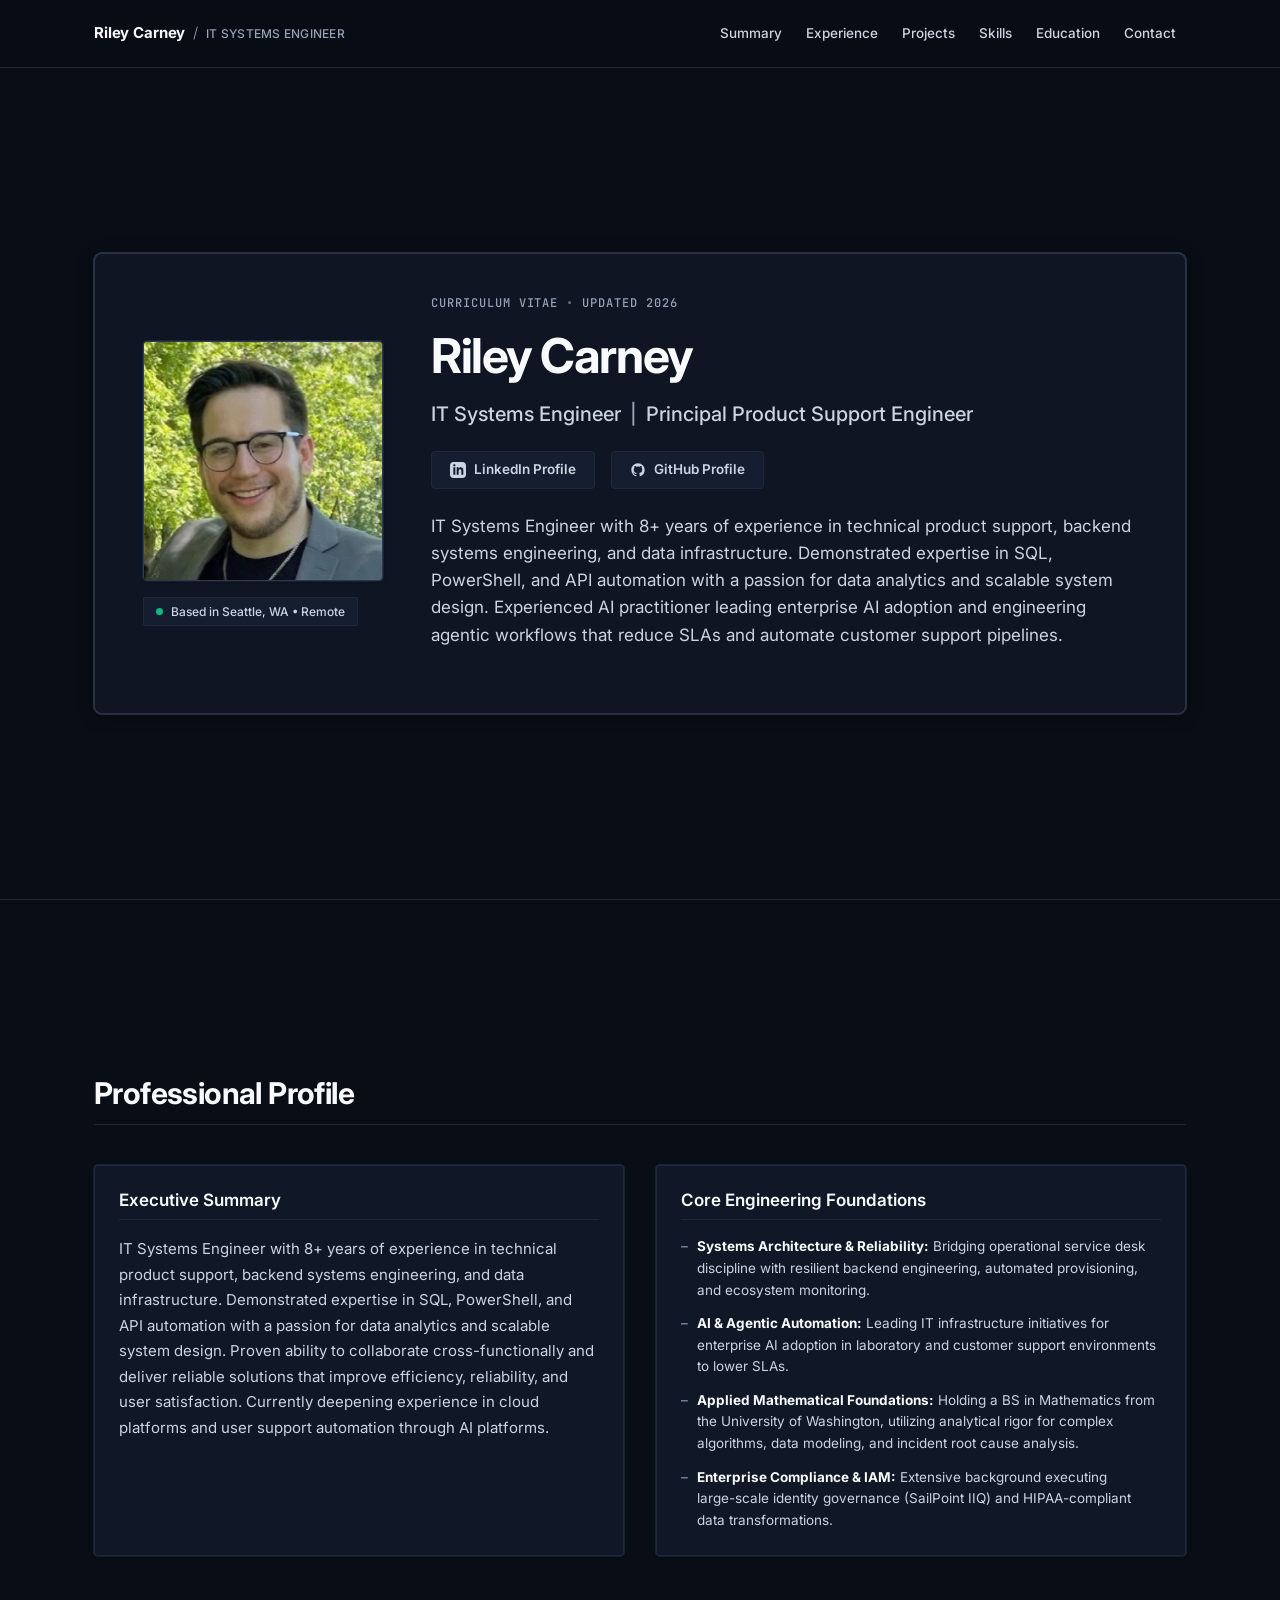
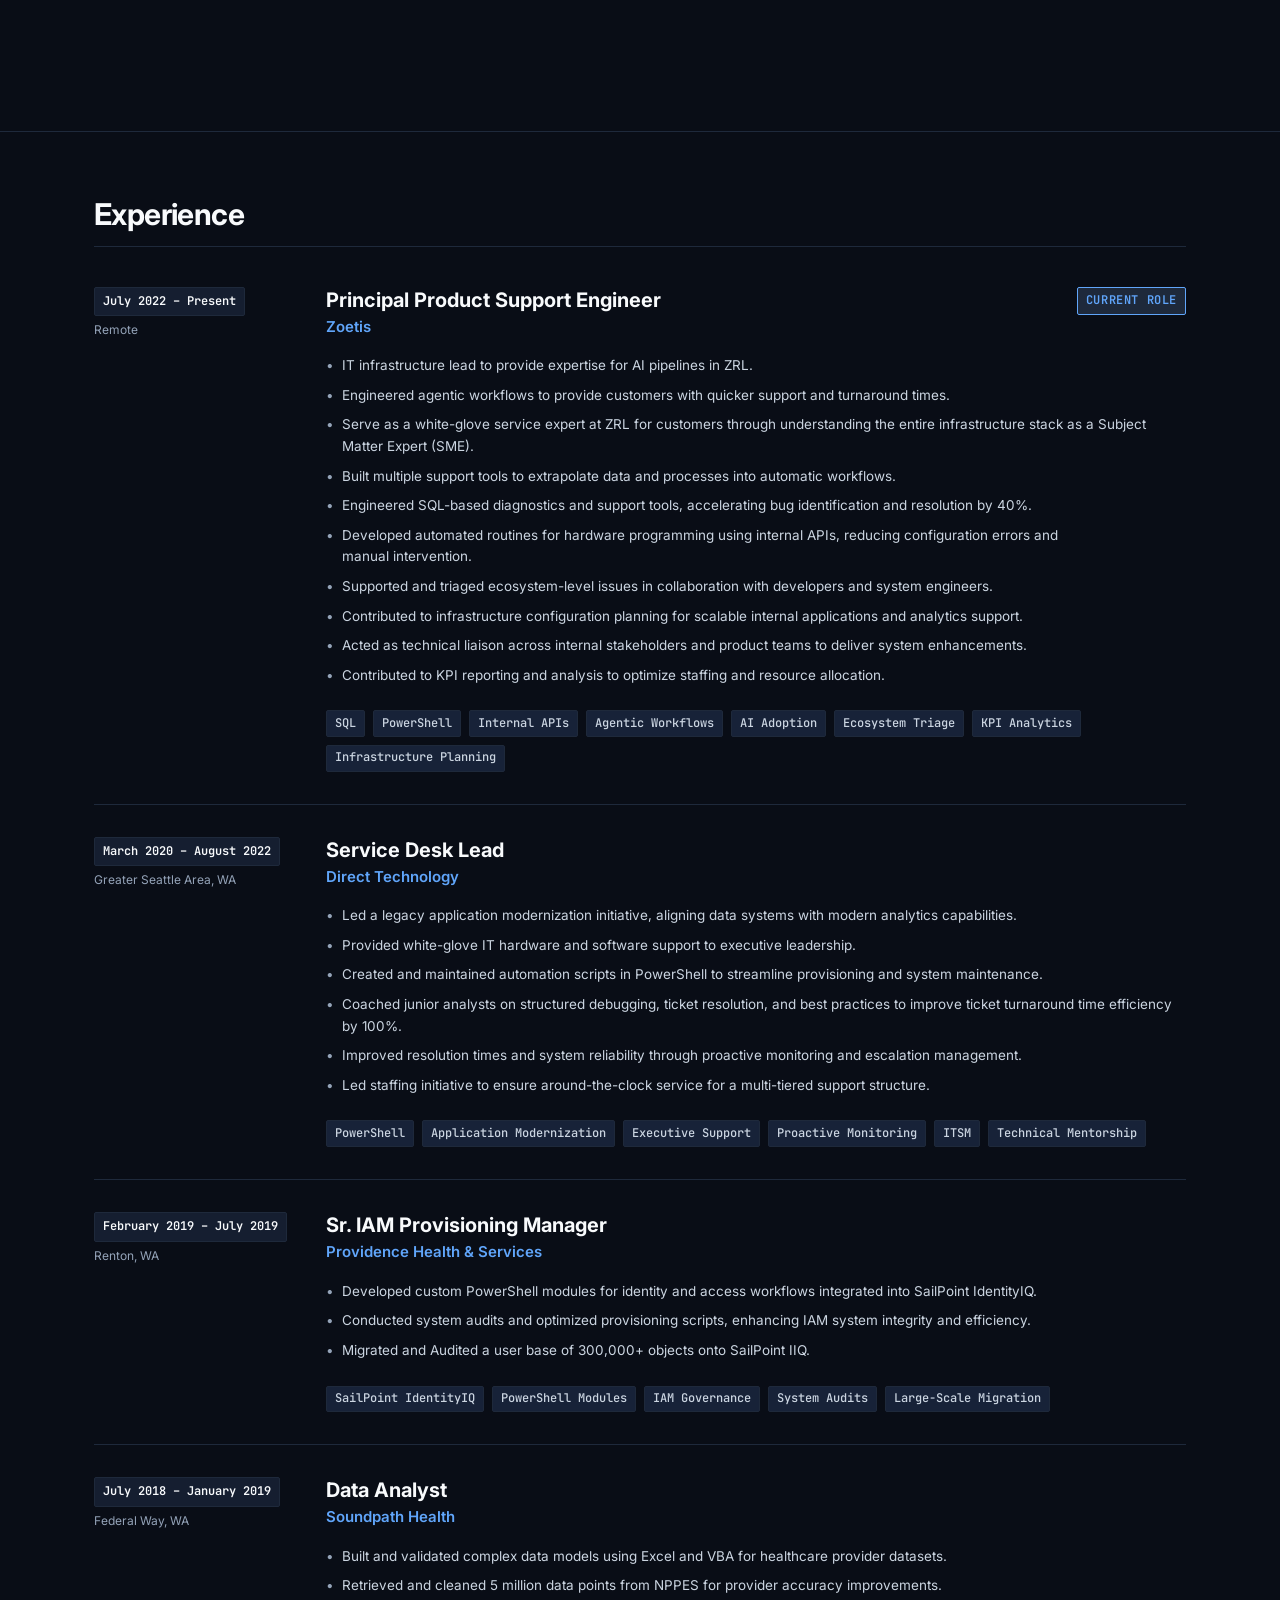
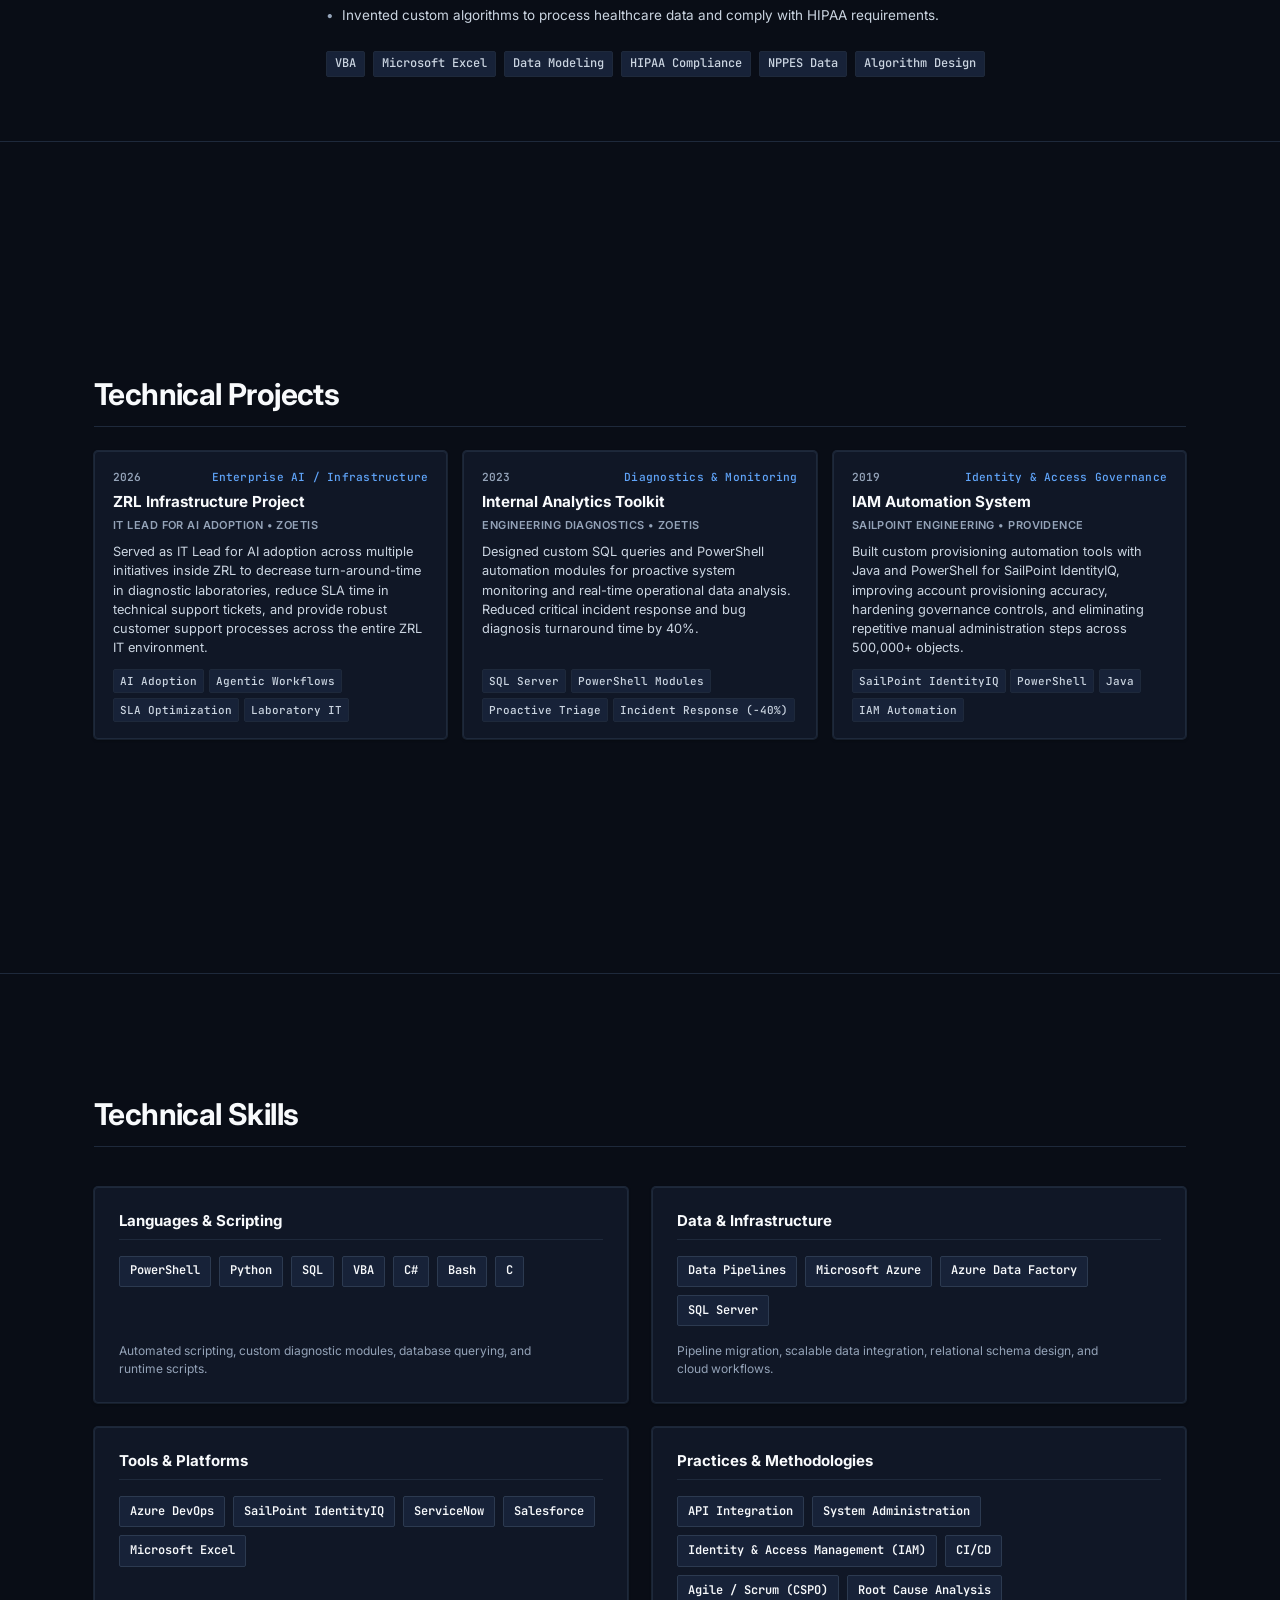
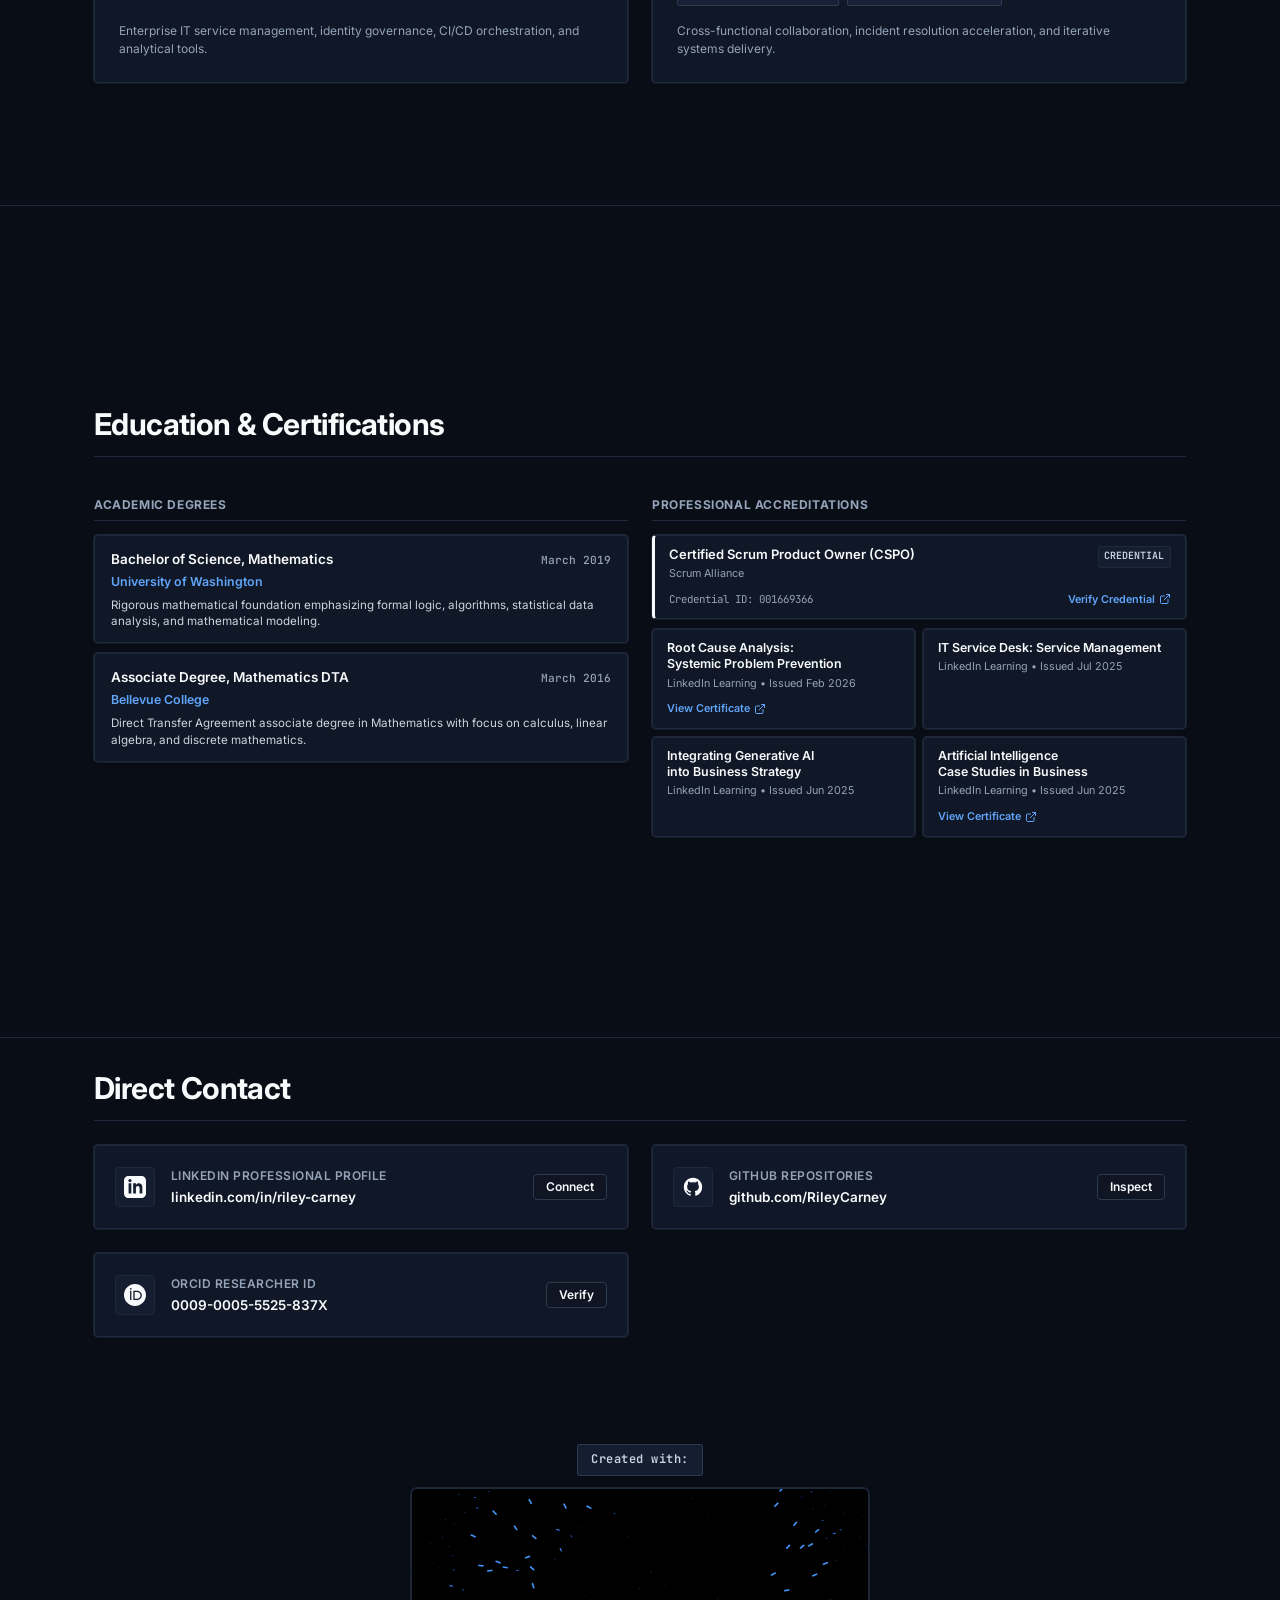
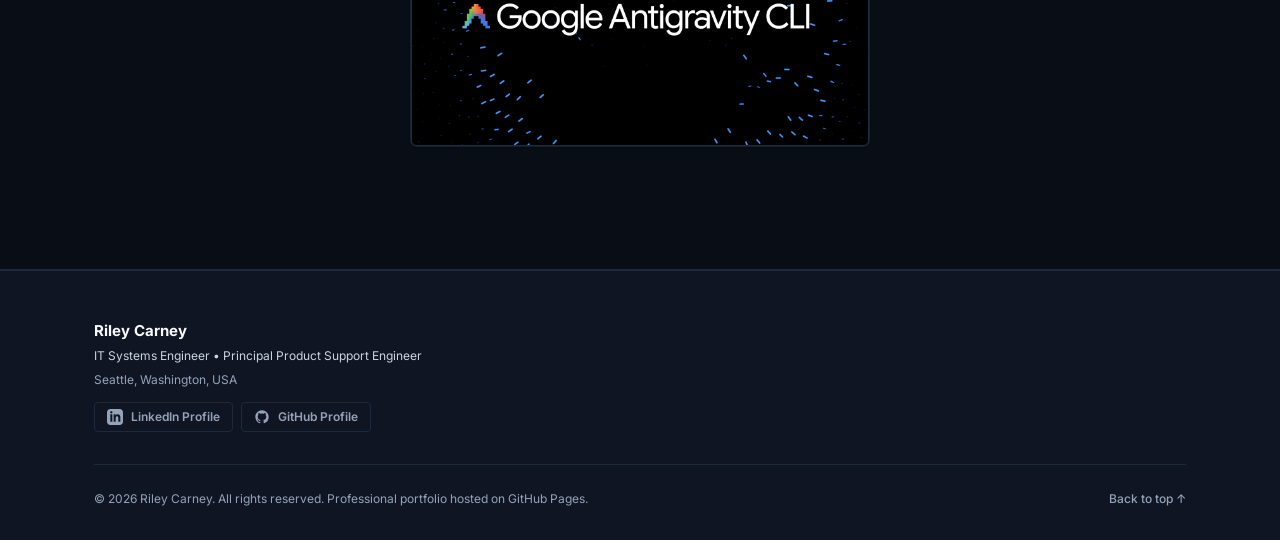
==== index.html @ 1584124c "Removed light theme" ====
<!DOCTYPE html>
<html lang="en" data-theme="dark">
<head>
  <meta charset="UTF-8" />
  <meta name="viewport" content="width=device-width, initial-scale=1.0" />
  <meta name="color-scheme" content="dark" />

  <!-- Primary Meta Tags -->
  <title>Riley Carney — IT Systems Engineer &amp; Principal Product Support Engineer</title>
  <meta name="title" content="Riley Carney — IT Systems Engineer &amp; Principal Product Support Engineer" />
  <meta name="description" content="Official portfolio and executive curriculum vitae for Riley Carney. IT Systems Engineer with 8+ years of experience in backend systems engineering, data infrastructure, SQL, PowerShell, and AI-enabled workflows. Seattle, WA." />
  <meta name="author" content="Riley Carney" />
  <meta name="keywords" content="Riley Carney, IT Systems Engineer, Principal Product Support Engineer, Systems Engineering, Data Infrastructure, PowerShell, SQL, Microsoft Azure, SailPoint IdentityIQ, Agentic Workflows, AI Adoption, CSPO, Seattle WA" />
  <link rel="canonical" href="https://rileycarney.github.io" />

  <!-- Open Graph / Facebook -->
  <meta property="og:type" content="profile" />
  <meta property="og:url" content="https://rileycarney.github.io/" />
  <meta property="og:title" content="Riley Carney — IT Systems Engineer &amp; Principal Product Support Engineer" />
  <meta property="og:description" content="8+ years engineering backend systems, scalable data infrastructure, PowerShell and API automation, and AI adoption workflows. Seattle, WA." />
  <meta property="og:image" content="https://rileycarney.github.io/assets/profile.jpg" />
  <meta property="profile:first_name" content="Riley" />
  <meta property="profile:last_name" content="Carney" />

  <!-- Twitter Card -->
  <meta name="twitter:card" content="summary" />
  <meta name="twitter:url" content="https://rileycarney.github.io/" />
  <meta name="twitter:title" content="Riley Carney — IT Systems Engineer" />
  <meta name="twitter:description" content="Official engineering portfolio for Riley Carney. Seattle, WA." />
  <meta name="twitter:image" content="https://rileycarney.github.io/assets/profile.jpg" />

  <!-- Schema.org JSON-LD -->
  <script type="application/ld+json">
  {
    "@context": "https://schema.org",
    "@type": "Person",
    "name": "Riley Carney",
    "jobTitle": "Principal Product Support Engineer",
    "worksFor": {
      "@type": "Organization",
      "name": "Zoetis"
    },
    "address": {
      "@type": "PostalAddress",
      "addressLocality": "Seattle",
      "addressRegion": "WA",
      "addressCountry": "US"
    },

    "url": "https://rileycarney.github.io",
    "image": "https://rileycarney.github.io/assets/profile.jpg",
    "sameAs": [
      "https://www.linkedin.com/in/riley-carney",
      "https://github.com/RileyCarney"
    ],
    "alumniOf": [
      {
        "@type": "EducationalOrganization",
        "name": "University of Washington",
        "credential": "Bachelor of Science, Mathematics"
      },
      {
        "@type": "EducationalOrganization",
        "name": "Bellevue College",
        "credential": "Associate Degree, Mathematics DTA"
      }
    ],
    "hasCredential": [
      {
        "@type": "EducationalOccupationalCredential",
        "name": "Certified Scrum Product Owner (CSPO)",
        "credentialCategory": "Certification",
        "recognizedBy": {
          "@type": "Organization",
          "name": "Scrum Alliance"
        }
      }
    ]
  }
  </script>

  <!-- Preconnect to Google Fonts -->
  <link rel="preconnect" href="https://fonts.googleapis.com" />
  <link rel="preconnect" href="https://fonts.gstatic.com" crossorigin />
  <link href="https://fonts.googleapis.com/css2?family=Inter:wght@400;500;600;700&family=JetBrains+Mono:wght@400;500;600&display=swap" rel="stylesheet" />

  <!-- Stylesheet -->
  <link rel="stylesheet" href="css/style.css?v=1.3" />
</head>
<body>

  <!-- Accessible Skip Link -->
  <a href="#main-content" class="skip-link">Skip to main content</a>

  <!-- ====================================================
       TOP NAVIGATION / MASTHEAD
       ==================================================== -->
  <header id="site-header" class="site-header" role="banner">
    <div class="header-container">
      <div class="header-brand">
        <a href="#hero" class="brand-link" aria-label="Riley Carney, Home">
          <span class="brand-name">Riley Carney</span>
          <span class="brand-separator" aria-hidden="true">/</span>
          <span class="brand-title">IT Systems Engineer</span>
        </a>
      </div>

      <nav class="desktop-nav" aria-label="Primary Navigation">
        <ul class="nav-menu">
          <li><a href="#summary" class="nav-link">Summary</a></li>
          <li><a href="#experience" class="nav-link">Experience</a></li>
          <li><a href="#projects" class="nav-link">Projects</a></li>
          <li><a href="#skills" class="nav-link">Skills</a></li>
          <li><a href="#education" class="nav-link">Education</a></li>
          <li><a href="#contact" class="nav-link">Contact</a></li>
        </ul>
      </nav>

      <div class="header-actions">
        <!-- Mobile Menu Toggle Button -->
        <button id="mobile-menu-btn" class="mobile-menu-btn" aria-label="Open navigation menu" aria-expanded="false" aria-controls="mobile-nav">
          <span class="hamburger-line"></span>
          <span class="hamburger-line"></span>
          <span class="hamburger-line"></span>
        </button>
      </div>
    </div>

    <!-- Mobile Navigation Drawer -->
    <nav id="mobile-nav" class="mobile-nav" aria-label="Mobile Navigation">
      <div class="mobile-nav-inner">
        <ul class="mobile-nav-menu">
          <li><a href="#summary" class="mobile-nav-link">Summary</a></li>
          <li><a href="#experience" class="mobile-nav-link">Experience</a></li>
          <li><a href="#projects" class="mobile-nav-link">Projects</a></li>
          <li><a href="#skills" class="mobile-nav-link">Skills</a></li>
          <li><a href="#education" class="mobile-nav-link">Education &amp; Certs</a></li>
          <li><a href="#contact" class="mobile-nav-link">Contact</a></li>
        </ul>
      </div>
    </nav>
  </header>

  <!-- ====================================================
       MAIN CONTENT
       ==================================================== -->
  <main id="main-content">

    <!-- ====================================================
         HERO / EXECUTIVE DOSSIER
         ==================================================== -->
    <section id="hero" class="hero-section" aria-label="Executive Profile">
      <div class="content-container">
        <div class="hero-grid">

          <!-- Left Column: Portrait & Verification -->
          <div class="hero-media-col">
            <div class="portrait-frame">
              <img
                src="assets/profile.jpg"
                alt="Riley Carney"
                class="portrait-img"
                width="240"
                height="240"
                loading="eager"
              />
            </div>
            <div class="status-indicator-box">
              <span class="status-dot" aria-hidden="true"></span>
              <span class="status-text">Based in Seattle, WA &bull; Remote</span>
            </div>
          </div>

          <!-- Right Column: Identity & Executive Overview -->
          <div class="hero-content-col">
            <div class="official-eyebrow">
              <span>Curriculum Vitae</span>
              <span class="bullet-divider" aria-hidden="true">&bull;</span>
              <span>Updated 2026</span>
            </div>

            <h1 class="hero-heading">Riley Carney</h1>

            <p class="hero-role-title">
              IT Systems Engineer <span class="role-separator" aria-hidden="true">|</span> Principal Product Support Engineer
            </p>

            <div class="hero-contact-strip">
              <a href="https://www.linkedin.com/in/riley-carney" target="_blank" rel="noopener noreferrer" class="btn btn-secondary">
                <svg width="16" height="16" viewBox="0 0 24 24" fill="currentColor" aria-hidden="true">
                  <path d="M19 0h-14c-2.761 0-5 2.239-5 5v14c0 2.761 2.239 5 5 5h14c2.762 0 5-2.239 5-5v-14c0-2.761-2.238-5-5-5zm-11 19h-3v-11h3v11zm-1.5-12.268c-.966 0-1.75-.79-1.75-1.764s.784-1.764 1.75-1.764 1.75.79 1.75 1.764-.783 1.764-1.75 1.764zm13.5 12.268h-3v-5.604c0-3.368-4-3.113-4 0v5.604h-3v-11h3v1.765c1.396-2.586 7-2.777 7 2.476v6.759z"/>
                </svg>
                LinkedIn Profile
              </a>
              <a href="https://github.com/RileyCarney" target="_blank" rel="noopener noreferrer" class="btn btn-secondary">
                <svg width="16" height="16" viewBox="0 0 24 24" fill="currentColor" aria-hidden="true">
                  <path fill-rule="evenodd" clip-rule="evenodd" d="M12 2C6.477 2 2 6.484 2 12.017c0 4.425 2.865 8.18 6.839 9.504.5.092.682-.217.682-.483 0-.237-.008-.868-.013-1.703-2.782.605-3.369-1.343-3.369-1.343-.454-1.158-1.11-1.466-1.11-1.466-.908-.62.069-.608.069-.608 1.003.07 1.53 1.032 1.53 1.032.892 1.53 2.341 1.088 2.91.832.092-.647.35-1.088.636-1.338-2.22-.253-4.555-1.113-4.555-4.951 0-1.093.39-1.988 1.029-2.688-.103-.253-.446-1.272.098-2.65 0 0 .84-.27 2.75 1.026A9.564 9.564 0 0112 6.844c.85.004 1.705.115 2.504.337 1.909-1.296 2.747-1.027 2.747-1.027.546 1.379.202 2.398.1 2.651.64.7 1.028 1.595 1.028 2.688 0 3.848-2.339 4.695-4.566 4.943.359.309.678.92.678 1.855 0 1.338-.012 2.419-.012 2.747 0 .268.18.58.688.482A10.019 10.019 0 0022 12.017C22 6.484 17.522 2 12 2z"/>
                </svg>
                GitHub Profile
              </a>

            </div>

            <p class="hero-summary-lead">
              IT Systems Engineer with 8+ years of experience in technical product support, backend systems engineering, and data infrastructure. Demonstrated expertise in SQL, PowerShell, and API automation with a passion for data analytics and scalable system design. Experienced AI practitioner leading enterprise AI adoption and engineering agentic workflows that reduce SLAs and automate customer support pipelines.
            </p>
          </div>

        </div>
      </div>
    </section>

    <!-- ====================================================
         KEY METRICS & IMPACT HIGHLIGHTS
         ==================================================== -->

    <!-- ====================================================
         EXECUTIVE SUMMARY
         ==================================================== -->
    <section id="summary" class="section-block summary-section" aria-labelledby="summary-heading">
      <div class="content-container">
        <div class="section-header-box">
          <h2 id="summary-heading" class="section-title">Professional Profile</h2>
          <div class="section-rule" aria-hidden="true"></div>
        </div>

        <div class="summary-body-grid">
          <div class="summary-statement-card">
            <h3 class="statement-title">Executive Summary</h3>
            <p class="statement-paragraph">
              IT Systems Engineer with 8+ years of experience in technical product support, backend systems engineering, and data infrastructure. Demonstrated expertise in SQL, PowerShell, and API automation with a passion for data analytics and scalable system design. Proven ability to collaborate cross-functionally and deliver reliable solutions that improve efficiency, reliability, and user satisfaction. Currently deepening experience in cloud platforms and user support automation through AI platforms.
            </p>
          </div>

          <div class="summary-details-card">
            <h3 class="statement-title">Core Engineering Foundations</h3>
            <ul class="foundation-list">
              <li>
                <strong>Systems Architecture &amp; Reliability:</strong> Bridging operational service desk discipline with resilient backend engineering, automated provisioning, and ecosystem monitoring.
              </li>
              <li>
                <strong>AI &amp; Agentic Automation:</strong> Leading IT infrastructure initiatives for enterprise AI adoption in laboratory and customer support environments to lower SLAs.
              </li>
              <li>
                <strong>Applied Mathematical Foundations:</strong> Holding a BS in Mathematics from the University of Washington, utilizing analytical rigor for complex algorithms, data modeling, and incident root cause analysis.
              </li>
              <li>
                <strong>Enterprise Compliance &amp; IAM:</strong> Extensive background executing large-scale identity governance (SailPoint IIQ) and HIPAA-compliant data transformations.
              </li>
            </ul>
          </div>
        </div>
      </div>
    </section>

    <!-- ====================================================
         EXPERIENCE
         ==================================================== -->
    <section id="experience" class="section-block experience-section" aria-labelledby="experience-heading">
      <div class="content-container">
        <div class="section-header-box">
          <h2 id="experience-heading" class="section-title">Experience</h2>
          <div class="section-rule" aria-hidden="true"></div>
        </div>

        <div class="timeline-container">

          <!-- Role 1: Zoetis -->
          <article class="timeline-entry" aria-label="Zoetis — Principal Product Support Engineer">
            <div class="timeline-aside">
              <span class="timeline-period-badge">July 2022 – Present</span>
              <span class="timeline-location-label">Remote</span>
            </div>
            <div class="timeline-main">
              <div class="timeline-entry-header">
                <div>
                  <h3 class="entry-role">Principal Product Support Engineer</h3>
                  <div class="entry-org">Zoetis</div>
                </div>
                <span class="entry-badge-status">Current Role</span>
              </div>

              <ul class="entry-bullet-list">
                <li>IT infrastructure lead to provide expertise for AI pipelines in ZRL.</li>
                <li>Engineered agentic workflows to provide customers with quicker support and turnaround times.</li>
                <li>Serve as a white-glove service expert at ZRL for customers through understanding the entire infrastructure stack as a Subject Matter Expert (SME).</li>
                <li>Built multiple support tools to extrapolate data and processes into automatic workflows.</li>
                <li>Engineered SQL-based diagnostics and support tools, accelerating bug identification and resolution by 40%.</li>
                <li>Developed automated routines for hardware programming using internal APIs, reducing configuration errors and manual intervention.</li>
                <li>Supported and triaged ecosystem-level issues in collaboration with developers and system engineers.</li>
                <li>Contributed to infrastructure configuration planning for scalable internal applications and analytics support.</li>
                <li>Acted as technical liaison across internal stakeholders and product teams to deliver system enhancements.</li>
                <li>Contributed to KPI reporting and analysis to optimize staffing and resource allocation.</li>
              </ul>

              <div class="entry-tech-tags">
                <span class="tech-tag">SQL</span>
                <span class="tech-tag">PowerShell</span>
                <span class="tech-tag">Internal APIs</span>
                <span class="tech-tag">Agentic Workflows</span>
                <span class="tech-tag">AI Adoption</span>
                <span class="tech-tag">Ecosystem Triage</span>
                <span class="tech-tag">KPI Analytics</span>
                <span class="tech-tag">Infrastructure Planning</span>
              </div>
            </div>
          </article>

          <!-- Role 2: Direct Technology -->
          <article class="timeline-entry" aria-label="Direct Technology — Service Desk Lead">
            <div class="timeline-aside">
              <span class="timeline-period-badge">March 2020 – August 2022</span>
              <span class="timeline-location-label">Greater Seattle Area, WA</span>
            </div>
            <div class="timeline-main">
              <div class="timeline-entry-header">
                <div>
                  <h3 class="entry-role">Service Desk Lead</h3>
                  <div class="entry-org">Direct Technology</div>
                </div>
              </div>

              <ul class="entry-bullet-list">
                <li>Led a legacy application modernization initiative, aligning data systems with modern analytics capabilities.</li>
                <li>Provided white-glove IT hardware and software support to executive leadership.</li>
                <li>Created and maintained automation scripts in PowerShell to streamline provisioning and system maintenance.</li>
                <li>Coached junior analysts on structured debugging, ticket resolution, and best practices to improve ticket turnaround time efficiency by 100%.</li>
                <li>Improved resolution times and system reliability through proactive monitoring and escalation management.</li>
                <li>Led staffing initiative to ensure around-the-clock service for a multi-tiered support structure.</li>
              </ul>

              <div class="entry-tech-tags">
                <span class="tech-tag">PowerShell</span>
                <span class="tech-tag">Application Modernization</span>
                <span class="tech-tag">Executive Support</span>
                <span class="tech-tag">Proactive Monitoring</span>
                <span class="tech-tag">ITSM</span>
                <span class="tech-tag">Technical Mentorship</span>
              </div>
            </div>
          </article>

          <!-- Role 3: Providence Health & Services -->
          <article class="timeline-entry" aria-label="Providence Health & Services — Sr. IAM Provisioning Manager">
            <div class="timeline-aside">
              <span class="timeline-period-badge">February 2019 – July 2019</span>
              <span class="timeline-location-label">Renton, WA</span>
            </div>
            <div class="timeline-main">
              <div class="timeline-entry-header">
                <div>
                  <h3 class="entry-role">Sr. IAM Provisioning Manager</h3>
                  <div class="entry-org">Providence Health &amp; Services</div>
                </div>
              </div>

              <ul class="entry-bullet-list">
                <li>Developed custom PowerShell modules for identity and access workflows integrated into SailPoint IdentityIQ.</li>
                <li>Conducted system audits and optimized provisioning scripts, enhancing IAM system integrity and efficiency.</li>
                <li>Migrated and Audited a user base of 300,000+ objects onto SailPoint IIQ.</li>
              </ul>

              <div class="entry-tech-tags">
                <span class="tech-tag">SailPoint IdentityIQ</span>
                <span class="tech-tag">PowerShell Modules</span>
                <span class="tech-tag">IAM Governance</span>
                <span class="tech-tag">System Audits</span>
                <span class="tech-tag">Large-Scale Migration</span>
              </div>
            </div>
          </article>

          <!-- Role 4: Soundpath Health -->
          <article class="timeline-entry" aria-label="Soundpath Health — Data Analyst">
            <div class="timeline-aside">
              <span class="timeline-period-badge">July 2018 – January 2019</span>
              <span class="timeline-location-label">Federal Way, WA</span>
            </div>
            <div class="timeline-main">
              <div class="timeline-entry-header">
                <div>
                  <h3 class="entry-role">Data Analyst</h3>
                  <div class="entry-org">Soundpath Health</div>
                </div>
              </div>

              <ul class="entry-bullet-list">
                <li>Built and validated complex data models using Excel and VBA for healthcare provider datasets.</li>
                <li>Retrieved and cleaned 5 million data points from NPPES for provider accuracy improvements.</li>
                <li>Invented custom algorithms to process healthcare data and comply with HIPAA requirements.</li>
              </ul>

              <div class="entry-tech-tags">
                <span class="tech-tag">VBA</span>
                <span class="tech-tag">Microsoft Excel</span>
                <span class="tech-tag">Data Modeling</span>
                <span class="tech-tag">HIPAA Compliance</span>
                <span class="tech-tag">NPPES Data</span>
                <span class="tech-tag">Algorithm Design</span>
              </div>
            </div>
          </article>

        </div>
      </div>
    </section>

    <!-- ====================================================
         TECHNICAL PROJECTS & SYSTEMS ARCHITECTURE
         ==================================================== -->
    <section id="projects" class="section-block projects-section" aria-labelledby="projects-heading">
      <div class="content-container">
        <div class="section-header-box">
          <h2 id="projects-heading" class="section-title">Technical Projects</h2>
          <div class="section-rule" aria-hidden="true"></div>
        </div>

        <div class="projects-grid">

            <!-- Project 1: ZRL Infrastructure Project -->
            <article class="project-card">
              <div class="project-header">
                <span class="project-year-tag">2026</span>
                <span class="project-domain">Enterprise AI / Infrastructure</span>
              </div>
              <h4 class="project-title">ZRL Infrastructure Project</h4>
              <p class="project-role-caption">IT Lead for AI Adoption &bull; Zoetis</p>
              <p class="project-narrative">
                Served as IT Lead for AI adoption across multiple initiatives inside ZRL to decrease turn-around-time in diagnostic laboratories, reduce SLA time in technical support tickets, and provide robust customer support processes across the entire ZRL IT environment.
              </p>
              <div class="project-tag-row">
                <span class="tech-tag">AI Adoption</span>
                <span class="tech-tag">Agentic Workflows</span>
                <span class="tech-tag">SLA Optimization</span>
                <span class="tech-tag">Laboratory IT</span>
              </div>
            </article>

            <!-- Project 3: Internal Analytics Toolkit -->
            <article class="project-card">
              <div class="project-header">
                <span class="project-year-tag">2023</span>
                <span class="project-domain">Diagnostics &amp; Monitoring</span>
              </div>
              <h4 class="project-title">Internal Analytics Toolkit</h4>
              <p class="project-role-caption">Engineering Diagnostics &bull; Zoetis</p>
              <p class="project-narrative">
                Designed custom SQL queries and PowerShell automation modules for proactive system monitoring and real-time operational data analysis. Reduced critical incident response and bug diagnosis turnaround time by 40%.
              </p>
              <div class="project-tag-row">
                <span class="tech-tag">SQL Server</span>
                <span class="tech-tag">PowerShell Modules</span>
                <span class="tech-tag">Proactive Triage</span>
                <span class="tech-tag">Incident Response (-40%)</span>
              </div>
            </article>

            <!-- Project 4: IAM Automation System -->
            <article class="project-card">
              <div class="project-header">
                <span class="project-year-tag">2019</span>
                <span class="project-domain">Identity &amp; Access Governance</span>
              </div>
              <h4 class="project-title">IAM Automation System</h4>
              <p class="project-role-caption">SailPoint Engineering &bull; Providence</p>
              <p class="project-narrative">
                Built custom provisioning automation tools with Java and PowerShell for SailPoint IdentityIQ, improving account provisioning accuracy, hardening governance controls, and eliminating repetitive manual administration steps across 500,000+ objects.
              </p>
              <div class="project-tag-row">
                <span class="tech-tag">SailPoint IdentityIQ</span>
                <span class="tech-tag">PowerShell</span>
                <span class="tech-tag">Java</span>
                <span class="tech-tag">IAM Automation</span>
              </div>
            </article>

          </div>

        </div>
      </section>

    <!-- ====================================================
         TECHNICAL SKILLS MATRIX
         ==================================================== -->
    <section id="skills" class="section-block skills-section" aria-labelledby="skills-heading">
      <div class="content-container">
        <div class="section-header-box">
          <h2 id="skills-heading" class="section-title">Technical Skills</h2>
          <div class="section-rule" aria-hidden="true"></div>
        </div>

        <div class="skills-matrix-grid">

          <!-- Category 1: Languages & Scripting -->
          <div class="skill-category-card">
            <div class="skill-cat-header">
              <h3 class="skill-cat-title">Languages &amp; Scripting</h3>
            </div>
            <ul class="skill-pills">
              <li>PowerShell</li>
              <li>Python</li>
              <li>SQL</li>
              <li>VBA</li>
              <li>C#</li>
              <li>Bash</li>
              <li>C</li>
            </ul>
            <p class="skill-cat-note">Automated scripting, custom diagnostic modules, database querying, and runtime scripts.</p>
          </div>

          <!-- Category 2: Data & Infrastructure -->
          <div class="skill-category-card">
            <div class="skill-cat-header">
              <h3 class="skill-cat-title">Data &amp; Infrastructure</h3>
            </div>
            <ul class="skill-pills">
              <li>Data Pipelines</li>
              <li>Microsoft Azure</li>
              <li>Azure Data Factory</li>
              <li>SQL Server</li>
            </ul>
            <p class="skill-cat-note">Pipeline migration, scalable data integration, relational schema design, and cloud workflows.</p>
          </div>

          <!-- Category 3: Tools & Platforms -->
          <div class="skill-category-card">
            <div class="skill-cat-header">
              <h3 class="skill-cat-title">Tools &amp; Platforms</h3>
            </div>
            <ul class="skill-pills">
              <li>Azure DevOps</li>
              <li>SailPoint IdentityIQ</li>
              <li>ServiceNow</li>
              <li>Salesforce</li>
              <li>Microsoft Excel</li>
            </ul>
            <p class="skill-cat-note">Enterprise IT service management, identity governance, CI/CD orchestration, and analytical tools.</p>
          </div>

          <!-- Category 4: Practices & Methodologies -->
          <div class="skill-category-card">
            <div class="skill-cat-header">
              <h3 class="skill-cat-title">Practices &amp; Methodologies</h3>
            </div>
            <ul class="skill-pills">
              <li>API Integration</li>
              <li>System Administration</li>
              <li>Identity &amp; Access Management (IAM)</li>
              <li>CI/CD</li>
              <li>Agile / Scrum (CSPO)</li>
              <li>Root Cause Analysis</li>
            </ul>
            <p class="skill-cat-note">Cross-functional collaboration, incident resolution acceleration, and iterative systems delivery.</p>
          </div>

        </div>
      </div>
    </section>

    <!-- ====================================================
         EDUCATION & CERTIFICATIONS
         ==================================================== -->
    <section id="education" class="section-block education-section" aria-labelledby="education-heading">
      <div class="content-container">
        <div class="section-header-box">
          <h2 id="education-heading" class="section-title">Education &amp; Certifications</h2>
          <div class="section-rule" aria-hidden="true"></div>
        </div>

        <div class="edu-grid">

          <!-- Left: Academic Education -->
          <div class="edu-col">
            <h3 class="column-subheading">Academic Degrees</h3>

            <div class="edu-card">
              <div class="edu-header">
                <span class="edu-degree">Bachelor of Science, Mathematics</span>
                <span class="edu-year">March 2019</span>
              </div>
              <div class="edu-institution">University of Washington</div>
              <p class="edu-summary">
                Rigorous mathematical foundation emphasizing formal logic, algorithms, statistical data analysis, and mathematical modeling.
              </p>
            </div>

            <div class="edu-card">
              <div class="edu-header">
                <span class="edu-degree">Associate Degree, Mathematics DTA</span>
                <span class="edu-year">March 2016</span>
              </div>
              <div class="edu-institution">Bellevue College</div>
              <p class="edu-summary">
                Direct Transfer Agreement associate degree in Mathematics with focus on calculus, linear algebra, and discrete mathematics.
              </p>
            </div>
          </div>

          <!-- Right: Certifications & Licensures -->
          <div class="edu-col">
            <h3 class="column-subheading">Professional Accreditations</h3>

            <!-- CSPO -->
            <div class="cert-card-item cert-featured">
              <div class="cert-item-top">
                <div>
                  <h4 class="cert-name">Certified Scrum Product Owner (CSPO)</h4>
                  <p class="cert-org">Scrum Alliance</p>
                </div>
                <span class="cert-badge">Credential</span>
              </div>
              <div class="cert-item-meta">
                <span class="cert-id-string">Credential ID: 001669366</span>
                <a href="https://www.scrumalliance.org/get-certified/product-owner-track/certified-scrum-product-owner" target="_blank" rel="noopener noreferrer" class="cert-verify-link">
                  Verify Credential
                  <svg width="12" height="12" viewBox="0 0 24 24" fill="none" stroke="currentColor" stroke-width="2" stroke-linecap="round" stroke-linejoin="round" aria-hidden="true">
                    <path d="M18 13v6a2 2 0 0 1-2 2H5a2 2 0 0 1-2-2V8a2 2 0 0 1 2-2h6"></path>
                    <polyline points="15 3 21 3 21 9"></polyline>
                    <line x1="10" y1="14" x2="21" y2="3"></line>
                  </svg>
                </a>
              </div>
            </div>

            <div class="cert-subgrid">
              <!-- Root Cause Analysis -->
              <div class="cert-card-item">
                <div class="cert-item-top">
                  <div>
                    <h4 class="cert-name">Root Cause Analysis: Systemic Problem Prevention</h4>
                    <p class="cert-org">LinkedIn Learning &bull; Issued Feb 2026</p>
                  </div>
                </div>
                <div class="cert-item-meta">
                  <a href="https://www.linkedin.com/learning/certificates/9d160deeb0c3425da0ebaaf4dfc21f2d0b59338a7f0433fb9be68705bb1ede35" target="_blank" rel="noopener noreferrer" class="cert-verify-link">
                    View Certificate
                    <svg width="12" height="12" viewBox="0 0 24 24" fill="none" stroke="currentColor" stroke-width="2" stroke-linecap="round" stroke-linejoin="round" aria-hidden="true">
                      <path d="M18 13v6a2 2 0 0 1-2 2H5a2 2 0 0 1-2-2V8a2 2 0 0 1 2-2h6"></path>
                      <polyline points="15 3 21 3 21 9"></polyline>
                      <line x1="10" y1="14" x2="21" y2="3"></line>
                    </svg>
                  </a>
                </div>
              </div>

              <!-- IT Service Desk -->
              <div class="cert-card-item">
                <div class="cert-item-top">
                  <div>
                    <h4 class="cert-name">IT Service Desk: Service Management</h4>
                    <p class="cert-org">LinkedIn Learning &bull; Issued Jul 2025</p>
                  </div>
                </div>
              </div>

              <!-- GenAI in Business Strategy -->
              <div class="cert-card-item">
                <div class="cert-item-top">
                  <div>
                    <h4 class="cert-name">Integrating Generative AI into Business Strategy</h4>
                    <p class="cert-org">LinkedIn Learning &bull; Issued Jun 2025</p>
                  </div>
                </div>
              </div>

              <!-- AI Case Studies -->
              <div class="cert-card-item">
                <div class="cert-item-top">
                  <div>
                    <h4 class="cert-name">Artificial Intelligence Case Studies in Business</h4>
                    <p class="cert-org">LinkedIn Learning &bull; Issued Jun 2025</p>
                  </div>
                </div>
                <div class="cert-item-meta">
                  <a href="https://www.linkedin.com/learning/certificates/1b6a7fd7bff0bfd622b3cf4d48d7f429e18ca2fd89274e003d14cc173839c8fd" target="_blank" rel="noopener noreferrer" class="cert-verify-link">
                    View Certificate
                    <svg width="12" height="12" viewBox="0 0 24 24" fill="none" stroke="currentColor" stroke-width="2" stroke-linecap="round" stroke-linejoin="round" aria-hidden="true">
                      <path d="M18 13v6a2 2 0 0 1-2 2H5a2 2 0 0 1-2-2V8a2 2 0 0 1 2-2h6"></path>
                      <polyline points="15 3 21 3 21 9"></polyline>
                      <line x1="10" y1="14" x2="21" y2="3"></line>
                    </svg>
                  </a>
                </div>
              </div>
            </div>

          </div>

        </div>
      </div>
    </section>

    <!-- ====================================================
         CONTACT & INQUIRIES
         ==================================================== -->
    <section id="contact" class="section-block contact-section" aria-labelledby="contact-heading">
      <div class="content-container">
        <div class="section-header-box">
          <h2 id="contact-heading" class="section-title">Direct Contact</h2>
          <div class="section-rule" aria-hidden="true"></div>
        </div>

        <div class="contact-card-grid">

          <div class="contact-channel-card">
            <div class="channel-icon" aria-hidden="true">
              <svg width="22" height="22" viewBox="0 0 24 24" fill="currentColor">
                <path d="M19 0h-14c-2.761 0-5 2.239-5 5v14c0 2.761 2.239 5 5 5h14c2.762 0 5-2.239 5-5v-14c0-2.761-2.238-5-5-5zm-11 19h-3v-11h3v11zm-1.5-12.268c-.966 0-1.75-.79-1.75-1.764s.784-1.764 1.75-1.764 1.75.79 1.75 1.764-.783 1.764-1.75 1.764zm13.5 12.268h-3v-5.604c0-3.368-4-3.113-4 0v5.604h-3v-11h3v1.765c1.396-2.586 7-2.777 7 2.476v6.759z"/>
              </svg>
            </div>
            <div class="channel-info">
              <span class="channel-label">LinkedIn Professional Profile</span>
              <span class="channel-value">linkedin.com/in/riley-carney</span>
            </div>
            <a href="https://www.linkedin.com/in/riley-carney" target="_blank" rel="noopener noreferrer" class="btn btn-sm btn-outline">
              Connect
            </a>
          </div>

          <div class="contact-channel-card">
            <div class="channel-icon" aria-hidden="true">
              <svg width="22" height="22" viewBox="0 0 24 24" fill="currentColor">
                <path fill-rule="evenodd" clip-rule="evenodd" d="M12 2C6.477 2 2 6.484 2 12.017c0 4.425 2.865 8.18 6.839 9.504.5.092.682-.217.682-.483 0-.237-.008-.868-.013-1.703-2.782.605-3.369-1.343-3.369-1.343-.454-1.158-1.11-1.466-1.11-1.466-.908-.62.069-.608.069-.608 1.003.07 1.53 1.032 1.53 1.032.892 1.53 2.341 1.088 2.91.832.092-.647.35-1.088.636-1.338-2.22-.253-4.555-1.113-4.555-4.951 0-1.093.39-1.988 1.029-2.688-.103-.253-.446-1.272.098-2.65 0 0 .84-.27 2.75 1.026A9.564 9.564 0 0112 6.844c.85.004 1.705.115 2.504.337 1.909-1.296 2.747-1.027 2.747-1.027.546 1.379.202 2.398.1 2.651.64.7 1.028 1.595 1.028 2.688 0 3.848-2.339 4.695-4.566 4.943.359.309.678.92.678 1.855 0 1.338-.012 2.419-.012 2.747 0 .268.18.58.688.482A10.019 10.019 0 0022 12.017C22 6.484 17.522 2 12 2z"/>
              </svg>
            </div>
            <div class="channel-info">
              <span class="channel-label">GitHub Repositories</span>
              <span class="channel-value">github.com/RileyCarney</span>
            </div>
            <a href="https://github.com/RileyCarney" target="_blank" rel="noopener noreferrer" class="btn btn-sm btn-outline">
              Inspect
            </a>
          </div>


          <div class="contact-channel-card">
            <div class="channel-icon" aria-hidden="true">
              <svg width="22" height="22" viewBox="0 0 256 256" fill="currentColor">
                <path fill-rule="evenodd" d="M256,128c0,70.7-57.3,128-128,128C57.3,256,0,198.7,0,128C0,57.3,57.3,0,128,0C198.7,0,256,57.3,256,128z M86.3,186.2H70.9V79.1h15.4v48.4V186.2z M108.9,79.1h41.6c39.6,0,57,28.3,57,53.6c0,27.5-21.5,53.6-56.8,53.6h-41.8V79.1z M124.3,172.4h24.5 c34.9,0,42.9-26.5,42.9-39.7c0-21.5-13.7-39.7-43.7-39.7h-23.7V172.4z M88.7,56.8c0,5.5-4.5,10.1-10.1,10.1c-5.6,0-10.1-4.6-10.1-10.1c0-5.6,4.5-10.1,10.1-10.1 C84.2,46.7,88.7,51.3,88.7,56.8z"/>
              </svg>
            </div>
            <div class="channel-info">
              <span class="channel-label">ORCID Researcher ID</span>
              <span class="channel-value">0009-0005-5525-837X</span>
            </div>
            <a href="https://orcid.org/0009-0005-5525-837X" target="_blank" rel="noopener noreferrer" class="btn btn-sm btn-outline">
              Verify
            </a>
          </div>

        </div>

        <!-- Spacing beneath direct contact containing AGY banner image -->
        <div class="contact-banner-spacing">
          <div class="contact-banner-wrapper">
            <div class="powered-by-box">Created with:</div>
            <div class="contact-banner-frame">
              <a href="https://antigravity.google/blog/introducing-google-antigravity-cli" target="_blank" rel="noopener noreferrer" class="contact-banner-link" aria-label="Google Antigravity CLI Article">
                <img
                  src="assets/AGY-CLI-Blog---Wide.png"
                  alt="Google Antigravity CLI"
                  class="contact-banner-img"
                  width="2880"
                  height="1620"
                  loading="eager"
                  onerror="this.onerror=null;this.src='https://antigravity.google/assets/image/blog/AGY-CLI-Blog---Wide.png';"
                />
              </a>
            </div>
          </div>
        </div>
      </div>
    </section>

  </main>

  <!-- ====================================================
       SITE FOOTER
       ==================================================== -->
  <footer class="site-footer" role="contentinfo">
    <div class="content-container">
      <div class="footer-grid">
        <div class="footer-info">
          <p class="footer-title">Riley Carney</p>
          <p class="footer-subtitle">IT Systems Engineer &bull; Principal Product Support Engineer</p>
          <p class="footer-meta">Seattle, Washington, USA</p>
          <div class="footer-social-btns">
            <a href="https://www.linkedin.com/in/riley-carney" target="_blank" rel="noopener noreferrer" class="btn btn-sm btn-footer">
              <svg width="16" height="16" viewBox="0 0 24 24" fill="currentColor" aria-hidden="true">
                <path d="M19 0h-14c-2.761 0-5 2.239-5 5v14c0 2.761 2.239 5 5 5h14c2.762 0 5-2.239 5-5v-14c0-2.761-2.238-5-5-5zm-11 19h-3v-11h3v11zm-1.5-12.268c-.966 0-1.75-.79-1.75-1.764s.784-1.764 1.75-1.764 1.75.79 1.75 1.764-.783 1.764-1.75 1.764zm13.5 12.268h-3v-5.604c0-3.368-4-3.113-4 0v5.604h-3v-11h3v1.765c1.396-2.586 7-2.777 7 2.476v6.759z"/>
              </svg>
              LinkedIn Profile
            </a>
            <a href="https://github.com/RileyCarney" target="_blank" rel="noopener noreferrer" class="btn btn-sm btn-footer">
              <svg width="16" height="16" viewBox="0 0 24 24" fill="currentColor" aria-hidden="true">
                <path fill-rule="evenodd" clip-rule="evenodd" d="M12 2C6.477 2 2 6.484 2 12.017c0 4.425 2.865 8.18 6.839 9.504.5.092.682-.217.682-.483 0-.237-.008-.868-.013-1.703-2.782.605-3.369-1.343-3.369-1.343-.454-1.158-1.11-1.466-1.11-1.466-.908-.62.069-.608.069-.608 1.003.07 1.53 1.032 1.53 1.032.892 1.53 2.341 1.088 2.91.832.092-.647.35-1.088.636-1.338-2.22-.253-4.555-1.113-4.555-4.951 0-1.093.39-1.988 1.029-2.688-.103-.253-.446-1.272.098-2.65 0 0 .84-.27 2.75 1.026A9.564 9.564 0 0112 6.844c.85.004 1.705.115 2.504.337 1.909-1.296 2.747-1.027 2.747-1.027.546 1.379.202 2.398.1 2.651.64.7 1.028 1.595 1.028 2.688 0 3.848-2.339 4.695-4.566 4.943.359.309.678.92.678 1.855 0 1.338-.012 2.419-.012 2.747 0 .268.18.58.688.482A10.019 10.019 0 0022 12.017C22 6.484 17.522 2 12 2z"/>
              </svg>
              GitHub Profile
            </a>
          </div>

        </div>


      </div>

      <div class="footer-bottom">
        <p class="copyright-text">
          &copy; <span id="current-year">2026</span> Riley Carney. All rights reserved. Professional portfolio hosted on GitHub Pages.
        </p>
        <button id="scroll-to-top" class="btn-text" type="button" aria-label="Return to top of page">
          Back to top &uarr;
        </button>
      </div>
    </div>
  </footer>

  <!-- Main JavaScript File -->
  <script src="js/main.js" defer></script>

</body>
</html>
---- css/style.css ----
/* ============================================================
   RILEY CARNEY — Official Portfolio & Engineering Resume
   style.css — Minimalist Professional Executive Design System
   No Emojis • Strict Semantic Layout • Accessible WCAG AAA
   ============================================================ */

/* ------------------------------------------------------------
   1. DESIGN TOKENS & CSS CUSTOM PROPERTIES
   ------------------------------------------------------------ */
:root {
  /* Font Families */
  --font-sans: 'Inter', -apple-system, BlinkMacSystemFont, 'Segoe UI', Roboto, Helvetica, Arial, sans-serif;
  --font-mono: 'JetBrains Mono', 'SF Mono', Consolas, Monaco, monospace;

  /* Typography Scale */
  --text-xs:   0.75rem;    /* 12px */
  --text-sm:   0.84375rem; /* 13.5px */
  --text-base: 0.9375rem;  /* 15px */
  --text-md:   1.0625rem;  /* 17px */
  --text-lg:   1.25rem;    /* 20px */
  --text-xl:   1.5rem;     /* 24px */
  --text-2xl:  1.875rem;   /* 30px */
  --text-3xl:  2.375rem;   /* 38px */
  --text-4xl:  3rem;       /* 48px */

  /* Spacing */
  --space-1: 0.25rem;
  --space-2: 0.5rem;
  --space-3: 0.75rem;
  --space-4: 1rem;
  --space-5: 1.25rem;
  --space-6: 1.5rem;
  --space-8: 2rem;
  --space-10: 2.5rem;
  --space-12: 3rem;
  --space-16: 4rem;
  --space-20: 5rem;
  --space-24: 6rem;

  /* Layout Containers */
  --container-max: 1140px;
  --header-height: 68px;

  /* Border Radii */
  --radius-xs: 2px;
  --radius-sm: 4px;
  --radius-md: 6px;
  --radius-lg: 8px;
  --radius-full: 9999px;

  /* Transitions */
  --transition-fast: 150ms cubic-bezier(0.4, 0, 0.2, 1);
  --transition-base: 200ms cubic-bezier(0.4, 0, 0.2, 1);
}

/* Dark Theme (Default: Executive Slate Obsidian) */
:root,
html[data-theme="dark"] {
  color-scheme: dark;

  --bg-page:           #090d16;
  --bg-surface:        #0f1523;
  --bg-subtle:         #151e30;
  --bg-card:           #101726;
  --bg-tag:            #172238;
  --bg-tag-hover:      #1f2e4a;

  --border-light:      #1e293b;
  --border-default:    #2c3a50;
  --border-strong:     #475569;

  --text-primary:      #f8fafc;
  --text-secondary:    #cbd5e1;
  --text-muted:        #94a3b8;
  --text-inverse:      #0f172a;

  --accent-primary:    #f8fafc;
  --accent-primary-hover: #e2e8f0;
  --accent-blue:       #60a5fa;
  --accent-blue-hover: #93c5fd;
  --accent-blue-subtle: #1e293b;

  --shadow-sm:         0 1px 2px rgba(0, 0, 0, 0.3);
  --shadow-md:         0 4px 6px -1px rgba(0, 0, 0, 0.4), 0 2px 4px -2px rgba(0, 0, 0, 0.3);
  --shadow-card:       0 1px 3px rgba(0, 0, 0, 0.4), 0 0 0 1px var(--border-light);
  --shadow-card-hover: 0 4px 14px rgba(0, 0, 0, 0.5), 0 0 0 1px var(--border-default);

  --header-bg:         rgba(9, 13, 22, 0.88);
}


/* ------------------------------------------------------------
   2. RESET & BASE STYLES
   ------------------------------------------------------------ */
*, *::before, *::after {
  box-sizing: border-box;
  margin: 0;
  padding: 0;
}

html {
  font-size: 16px;
  scroll-behavior: smooth;
  scroll-padding-top: var(--header-height);
  -webkit-text-size-adjust: 100%;
}

body {
  font-family: var(--font-sans);
  font-size: var(--text-base);
  font-weight: 400;
  line-height: 1.65;
  color: var(--text-primary);
  background-color: var(--bg-page);
  -webkit-font-smoothing: antialiased;
  -moz-osx-font-smoothing: grayscale;
  transition: background-color var(--transition-base), color var(--transition-base);
}

/* Accessible Skip Link */
.skip-link {
  position: absolute;
  top: -100px;
  left: var(--space-4);
  background: var(--accent-primary);
  color: var(--text-inverse);
  padding: var(--space-2) var(--space-4);
  font-size: var(--text-sm);
  font-weight: 600;
  border-radius: var(--radius-sm);
  z-index: 10000;
  transition: top var(--transition-fast);
}

.skip-link:focus {
  top: var(--space-4);
  outline: 2px solid var(--accent-blue);
}

/* Typography elements */
h1, h2, h3, h4, h5, h6 {
  color: var(--text-primary);
  font-family: var(--font-sans);
  font-weight: 700;
  line-height: 1.25;
  text-wrap: balance;
}

p, li, blockquote {
  text-wrap: pretty;
}

a {
  color: var(--accent-blue);
  text-decoration: none;
  transition: color var(--transition-fast);
}

a:hover {
  color: var(--accent-blue-hover);
  text-decoration: underline;
  text-underline-offset: 3px;
}

button {
  font-family: inherit;
  font-size: inherit;
  cursor: pointer;
  border: none;
  background: none;
}

img {
  display: block;
  max-width: 100%;
  height: auto;
}

ul, ol {
  list-style: none;
}

/* Layout container */
.content-container {
  width: 100%;
  max-width: var(--container-max);
  margin: 0 auto;
  padding: 0 var(--space-6);
}

@media (max-width: 640px) {
  .content-container {
    padding: 0 var(--space-4);
  }
}

/* ------------------------------------------------------------
   3. BUTTONS & INTERACTIVE CONTROLS
   ------------------------------------------------------------ */
.btn {
  display: inline-flex;
  align-items: center;
  justify-content: center;
  gap: var(--space-2);
  padding: 0.625rem 1.125rem;
  font-size: var(--text-sm);
  font-weight: 600;
  line-height: 1;
  border-radius: var(--radius-sm);
  border: 1px solid transparent;
  transition: all var(--transition-fast);
  text-decoration: none !important;
  white-space: nowrap;
}

.btn:focus-visible {
  outline: 2px solid var(--accent-blue);
  outline-offset: 2px;
}

.btn-primary {
  background-color: var(--accent-primary);
  color: var(--text-inverse) !important;
  border-color: var(--accent-primary);
}

.btn-primary:hover {
  background-color: var(--accent-primary-hover);
  border-color: var(--accent-primary-hover);
  color: var(--text-inverse) !important;
}

.btn-outline {
  background-color: var(--bg-surface);
  color: var(--text-primary) !important;
  border-color: var(--border-default);
}

.btn-outline:hover {
  background-color: var(--bg-subtle);
  border-color: var(--border-strong);
  color: var(--text-primary) !important;
}

.btn-secondary {
  background-color: var(--bg-subtle);
  color: var(--text-secondary) !important;
  border-color: var(--border-light);
}

.btn-secondary:hover {
  background-color: var(--bg-tag-hover);
  border-color: var(--border-default);
  color: var(--text-primary) !important;
}

.btn-sm {
  padding: 0.375rem 0.75rem;
  font-size: var(--text-xs);
}

.btn-block {
  width: 100%;
}

.btn-icon {
  display: inline-flex;
  align-items: center;
  justify-content: center;
  width: 36px;
  height: 36px;
  border-radius: var(--radius-sm);
  border: 1px solid var(--border-light);
  background-color: var(--bg-surface);
  color: var(--text-secondary);
  transition: all var(--transition-fast);
}

.btn-icon:hover {
  background-color: var(--bg-subtle);
  border-color: var(--border-default);
  color: var(--text-primary);
}

.btn-text {
  font-size: var(--text-xs);
  font-weight: 500;
  color: var(--text-muted);
  text-decoration: none;
  transition: color var(--transition-fast);
}

.btn-text:hover {
  color: var(--text-primary);
}

/* ------------------------------------------------------------
   4. NAVIGATION / TOP MASTHEAD
   ------------------------------------------------------------ */
.site-header {
  position: sticky;
  top: 0;
  left: 0;
  width: 100%;
  height: var(--header-height);
  background-color: var(--header-bg);
  backdrop-filter: blur(12px);
  -webkit-backdrop-filter: blur(12px);
  border-bottom: 1px solid var(--border-light);
  z-index: 1000;
  transition: border-color var(--transition-base), background-color var(--transition-base);
}

.site-header.scrolled {
  border-bottom-color: var(--border-default);
  box-shadow: var(--shadow-sm);
}

.header-container {
  max-width: var(--container-max);
  margin: 0 auto;
  padding: 0 var(--space-6);
  height: 100%;
  display: flex;
  align-items: center;
  justify-content: space-between;
  gap: var(--space-4);
}

.header-brand {
  display: flex;
  align-items: center;
  flex-shrink: 0;
}

.brand-link {
  display: inline-flex;
  align-items: center;
  gap: var(--space-2);
  color: var(--text-primary);
  text-decoration: none !important;
}

.brand-name {
  font-size: var(--text-base);
  font-weight: 700;
  letter-spacing: -0.01em;
}

.brand-separator {
  color: var(--text-muted);
  font-weight: 300;
}

.brand-title {
  font-size: var(--text-xs);
  font-weight: 500;
  color: var(--text-muted);
  letter-spacing: 0.02em;
  text-transform: uppercase;
}

.desktop-nav {
  display: flex;
  align-items: center;
  margin-left: auto;
}

.nav-menu {
  display: flex;
  align-items: center;
  gap: var(--space-1);
}

.nav-link {
  display: inline-block;
  padding: 0.375rem 0.625rem;
  font-size: var(--text-sm);
  font-weight: 500;
  color: var(--text-secondary);
  border-radius: var(--radius-xs);
  text-decoration: none !important;
  transition: all var(--transition-fast);
}

.nav-link:hover {
  color: var(--text-primary);
  background-color: var(--bg-subtle);
}

.nav-link.active {
  color: var(--text-primary);
  font-weight: 600;
}

.header-actions {
  display: flex;
  align-items: center;
  gap: var(--space-3);
}

@media (min-width: 901px) {
  .header-actions {
    display: none;
  }
}

/* Mobile Menu Hamburger Button */
.mobile-menu-btn {
  display: none;
  flex-direction: column;
  justify-content: center;
  align-items: center;
  gap: 5px;
  width: 36px;
  height: 36px;
  border-radius: var(--radius-sm);
  border: 1px solid var(--border-light);
  background-color: var(--bg-surface);
  color: var(--text-secondary);
}

.hamburger-line {
  display: block;
  width: 18px;
  height: 2px;
  background-color: currentColor;
  border-radius: 1px;
  transition: all var(--transition-fast);
}

.mobile-menu-btn.open .hamburger-line:nth-child(1) {
  transform: translateY(7px) rotate(45deg);
}

.mobile-menu-btn.open .hamburger-line:nth-child(2) {
  opacity: 0;
}

.mobile-menu-btn.open .hamburger-line:nth-child(3) {
  transform: translateY(-7px) rotate(-45deg);
}

/* Mobile Nav Drawer */
.mobile-nav {
  display: none;
  position: absolute;
  top: var(--header-height);
  left: 0;
  width: 100%;
  background-color: var(--bg-surface);
  border-bottom: 1px solid var(--border-default);
  box-shadow: var(--shadow-md);
  padding: var(--space-4) 0;
}

.mobile-nav.open {
  display: block;
}

.mobile-nav-inner {
  padding: 0 var(--space-6);
}

.mobile-nav-menu {
  display: flex;
  flex-direction: column;
  gap: var(--space-1);
}

.mobile-nav-link {
  display: block;
  padding: var(--space-3) var(--space-2);
  font-size: var(--text-md);
  font-weight: 500;
  color: var(--text-secondary);
  border-bottom: 1px solid var(--border-light);
  text-decoration: none !important;
}

.mobile-nav-link:hover {
  color: var(--text-primary);
}

.mobile-nav-actions {
  margin-top: var(--space-4);
  padding-top: var(--space-2);
}

@media (max-width: 900px) {
  .brand-title {
    display: none;
  }

  .desktop-nav {
    display: none;
  }


  .mobile-menu-btn {
    display: flex;
  }
}

/* ------------------------------------------------------------
   5. HERO / EXECUTIVE PROFILE SECTION
   ------------------------------------------------------------ */
.hero-section {
  min-height: calc(100vh - var(--header-height));
  display: flex;
  align-items: center;
  padding-top: var(--space-16);
  padding-bottom: var(--space-16);
  border-bottom: 1px solid var(--border-light);
  background-color: var(--bg-page);
}

.hero-section > .content-container {
  width: 100%;
}

.hero-grid {
  display: grid;
  grid-template-columns: 240px 1fr;
  gap: var(--space-12);
  align-items: center;
  background-color: var(--bg-surface);
  border: 1.5px solid rgba(255, 255, 255, 0.12);
  border-radius: var(--radius-lg);
  padding: var(--space-10) var(--space-12);
  box-shadow: 0 2px 16px rgba(0, 0, 0, 0.35), 0 0 0 1px var(--border-default);
}

@media (max-width: 800px) {
  .hero-grid {
    grid-template-columns: 1fr;
    gap: var(--space-8);
    padding: var(--space-8) var(--space-6);
  }
}

/* Media column */
.hero-media-col {
  display: flex;
  flex-direction: column;
  align-items: flex-start;
  justify-content: center;
  gap: var(--space-4);
}

.portrait-frame {
  width: 240px;
  height: 240px;
  border-radius: var(--radius-sm);
  overflow: hidden;
  border: 1px solid var(--border-default);
  background-color: var(--bg-subtle);
  box-shadow: var(--shadow-card);
}

.portrait-img {
  width: 100%;
  height: 100%;
  object-fit: cover;
  object-position: center top;
}

.status-indicator-box {
  display: inline-flex;
  align-items: center;
  gap: var(--space-2);
  padding: var(--space-1) var(--space-3);
  background-color: var(--bg-subtle);
  border: 1px solid var(--border-light);
  border-radius: var(--radius-xs);
}

.status-dot {
  width: 7px;
  height: 7px;
  border-radius: 50%;
  background-color: #10b981; /* understated emerald green */
}

.status-text {
  font-size: var(--text-xs);
  font-weight: 500;
  color: var(--text-secondary);
}

/* Content column */
.hero-content-col {
  display: flex;
  flex-direction: column;
  justify-content: center;
  gap: var(--space-1);
}

.official-eyebrow {
  display: flex;
  align-items: center;
  gap: var(--space-2);
  font-family: var(--font-mono);
  font-size: var(--text-xs);
  font-weight: 500;
  text-transform: uppercase;
  letter-spacing: 0.08em;
  color: var(--text-muted);
  margin-bottom: var(--space-2);
}

.bullet-divider {
  color: var(--text-muted);
  opacity: 0.6;
}

.hero-heading {
  font-size: var(--text-4xl);
  font-weight: 700;
  letter-spacing: -0.03em;
  color: var(--text-primary);
  margin-bottom: var(--space-2);
}

@media (max-width: 640px) {
  .hero-heading {
    font-size: var(--text-3xl);
  }
}

.hero-role-title {
  font-size: var(--text-lg);
  font-weight: 500;
  color: var(--text-secondary);
  margin-bottom: var(--space-4);
}

.role-separator {
  color: var(--text-muted);
  margin: 0 var(--space-1);
}

.hero-contact-strip {
  display: flex;
  flex-wrap: wrap;
  align-items: center;
  gap: var(--space-4);
  margin-bottom: var(--space-5);
  font-size: var(--text-sm);
  color: var(--text-muted);
}

.contact-item {
  display: inline-flex;
  align-items: center;
  gap: 0.375rem;
}

.contact-link {
  color: var(--text-secondary);
  text-decoration: none;
}

.contact-link:hover {
  color: var(--accent-blue);
  text-decoration: underline;
}

.hero-summary-lead {
  font-size: var(--text-md);
  line-height: 1.6;
  color: var(--text-secondary);
  margin-bottom: var(--space-6);
  max-width: 48rem;
}

.hero-action-group {
  display: flex;
  flex-wrap: wrap;
  align-items: center;
  gap: var(--space-3);
}

/* ------------------------------------------------------------
   6. CAREER METRICS / HIGHLIGHTS SECTION
   ------------------------------------------------------------ */
.metrics-section {
  padding: var(--space-8) 0;
  background-color: var(--bg-surface);
  border-bottom: 1px solid var(--border-light);
}

.metrics-grid {
  display: grid;
  grid-template-columns: repeat(3, 1fr);
  gap: var(--space-6);
}

@media (max-width: 768px) {
  .metrics-grid {
    grid-template-columns: 1fr;
    gap: var(--space-4);
  }
}

.metric-card {
  padding: var(--space-4) var(--space-5);
  background-color: var(--bg-subtle);
  border: 1px solid var(--border-light);
  border-radius: var(--radius-sm);
  display: flex;
  flex-direction: column;
}

.metric-number {
  font-family: var(--font-mono);
  font-size: var(--text-2xl);
  font-weight: 700;
  color: var(--text-primary);
  line-height: 1.1;
  margin-bottom: var(--space-1);
}

.metric-label {
  font-size: var(--text-xs);
  font-weight: 600;
  text-transform: uppercase;
  letter-spacing: 0.05em;
  color: var(--text-secondary);
  margin-bottom: var(--space-2);
}

.metric-desc {
  font-size: var(--text-xs);
  color: var(--text-muted);
  line-height: 1.45;
}

/* ------------------------------------------------------------
   7. SECTION HEADERS & GENERAL SECTION BLOCKS
   ------------------------------------------------------------ */
.section-block {
  padding: var(--space-16) 0;
  border-bottom: 1px solid var(--border-light);
}

.section-header-box {
  margin-bottom: var(--space-10);
}

.section-kicker {
  display: block;
  font-family: var(--font-mono);
  font-size: var(--text-xs);
  font-weight: 600;
  text-transform: uppercase;
  letter-spacing: 0.1em;
  color: var(--text-muted);
  margin-bottom: var(--space-1);
}

.section-title {
  font-size: var(--text-2xl);
  font-weight: 700;
  letter-spacing: -0.02em;
  color: var(--text-primary);
  margin-bottom: var(--space-3);
}

.section-rule {
  width: 100%;
  height: 1px;
  background-color: var(--border-light);
}

/* ------------------------------------------------------------
   8. EXECUTIVE SUMMARY SECTION
   ------------------------------------------------------------ */
.summary-section {
  min-height: calc(100vh - var(--header-height));
  display: flex;
  flex-direction: column;
  padding: var(--space-12) 0;
}

.summary-section > .content-container {
  display: flex;
  flex-direction: column;
  width: 100%;
  margin-top: auto;
  margin-bottom: auto;
}

.summary-body-grid {
  display: grid;
  grid-template-columns: 1fr 1fr;
  gap: var(--space-8);
}

@media (max-width: 768px) {
  .summary-body-grid {
    grid-template-columns: 1fr;
    gap: var(--space-6);
  }
}

.summary-statement-card,
.summary-details-card {
  padding: var(--space-6);
  background-color: var(--bg-card);
  border: 1px solid var(--border-light);
  border-radius: var(--radius-sm);
  box-shadow: var(--shadow-card);
}

.statement-title {
  font-size: var(--text-md);
  font-weight: 600;
  color: var(--text-primary);
  margin-bottom: var(--space-4);
  padding-bottom: var(--space-2);
  border-bottom: 1px solid var(--border-light);
}

.statement-paragraph {
  font-size: var(--text-base);
  line-height: 1.7;
  color: var(--text-secondary);
}

.foundation-list {
  display: flex;
  flex-direction: column;
  gap: var(--space-3);
  font-size: var(--text-sm);
  line-height: 1.6;
  color: var(--text-secondary);
}

.foundation-list li {
  position: relative;
  padding-left: var(--space-4);
}

.foundation-list li::before {
  content: "–";
  position: absolute;
  left: 0;
  color: var(--text-muted);
}

.foundation-list strong {
  color: var(--text-primary);
}

/* ------------------------------------------------------------
   9. PROFESSIONAL EXPERIENCE (TIMELINE)
   ------------------------------------------------------------ */

.professional-section {
  min-height: calc(100vh - var(--header-height));
  display: flex;
  flex-direction: column;
  padding: var(--space-12) 0;
}

.professional-section > .content-container {
  display: flex;
  flex-direction: column;
  width: 100%;
  margin-top: auto;
  margin-bottom: auto;
}

.timeline-container {
  display: flex;
  flex-direction: column;
  gap: var(--space-8);
}

.timeline-entry {
  display: grid;
  grid-template-columns: 200px 1fr;
  gap: var(--space-8);
  padding-bottom: var(--space-8);
  border-bottom: 1px solid var(--border-light);
}

.timeline-entry:last-child {
  border-bottom: none;
  padding-bottom: 0;
}

@media (max-width: 768px) {
  .timeline-entry {
    grid-template-columns: 1fr;
    gap: var(--space-3);
  }
}

.timeline-aside {
  display: flex;
  flex-direction: column;
  align-items: flex-start;
  gap: var(--space-1);
}

.timeline-period-badge {
  font-family: var(--font-mono);
  font-size: var(--text-xs);
  font-weight: 600;
  color: var(--text-primary);
  background-color: var(--bg-subtle);
  border: 1px solid var(--border-light);
  padding: 0.25rem 0.5rem;
  border-radius: var(--radius-xs);
  white-space: nowrap;
}

.timeline-location-label {
  font-size: var(--text-xs);
  color: var(--text-muted);
}

.timeline-main {
  display: flex;
  flex-direction: column;
}

.timeline-entry-header {
  display: flex;
  align-items: flex-start;
  justify-content: space-between;
  gap: var(--space-4);
  margin-bottom: var(--space-4);
}

.entry-role {
  font-size: var(--text-lg);
  font-weight: 700;
  color: var(--text-primary);
  line-height: 1.3;
}

.entry-org {
  font-size: var(--text-base);
  font-weight: 600;
  color: var(--accent-blue);
  margin-top: 0.125rem;
}

.entry-badge-status {
  font-family: var(--font-mono);
  font-size: var(--text-xs);
  font-weight: 600;
  text-transform: uppercase;
  letter-spacing: 0.05em;
  padding: 0.2rem 0.5rem;
  background-color: var(--accent-blue-subtle);
  color: var(--accent-blue);
  border: 1px solid var(--accent-blue);
  border-radius: var(--radius-xs);
  white-space: nowrap;
}

.entry-bullet-list {
  display: flex;
  flex-direction: column;
  gap: var(--space-2);
  margin-bottom: var(--space-4);
}

.entry-bullet-list li {
  position: relative;
  padding-left: var(--space-4);
  font-size: var(--text-sm);
  line-height: 1.6;
  color: var(--text-secondary);
}

.entry-bullet-list li::before {
  content: "•";
  position: absolute;
  left: 0;
  color: var(--text-muted);
}

.entry-tech-tags {
  display: flex;
  flex-wrap: wrap;
  gap: var(--space-2);
  margin-top: var(--space-2);
}

.tech-tag {
  font-family: var(--font-mono);
  font-size: var(--text-xs);
  font-weight: 500;
  color: var(--text-secondary);
  background-color: var(--bg-tag);
  border: 1px solid var(--border-light);
  padding: 0.15rem 0.5rem;
  border-radius: var(--radius-xs);
}

/* ------------------------------------------------------------
   10. TECHNICAL PROJECTS SECTION
   ------------------------------------------------------------ */
.projects-section {
  min-height: calc(100vh - var(--header-height));
  display: flex;
  flex-direction: column;
  padding: var(--space-8) 0;
}

.projects-section > .content-container {
  display: flex;
  flex-direction: column;
  width: 100%;
  margin-top: auto;
  margin-bottom: auto;
}

.projects-section .section-header-box {
  margin-bottom: var(--space-6);
}

.project-subsection {
  margin-bottom: var(--space-12);
}

.project-subsection:last-child {
  margin-bottom: 0;
}

.subsection-header {
  margin-bottom: var(--space-5);
}

.subsection-kicker {
  display: block;
  font-family: var(--font-mono);
  font-size: var(--text-xs);
  font-weight: 600;
  text-transform: uppercase;
  letter-spacing: 0.08em;
  color: var(--accent-blue);
  margin-bottom: var(--space-1);
}

.projects-grid {
  display: grid;
  grid-template-columns: repeat(3, 1fr);
  gap: var(--space-4);
}

@media (max-width: 860px) {
  .projects-grid {
    grid-template-columns: 1fr;
    gap: var(--space-4);
  }
}

.project-card {
  padding: 1rem 1.125rem;
  background-color: var(--bg-card);
  border: 1px solid var(--border-light);
  border-radius: var(--radius-sm);
  box-shadow: var(--shadow-card);
  display: flex;
  flex-direction: column;
  transition: all var(--transition-fast);
}

.project-card:hover {
  box-shadow: var(--shadow-card-hover);
  border-color: var(--border-default);
}

/* Featured GitHub Repo Card */
.repo-card-featured {
  border-top: 3px solid var(--accent-blue);
}

/* Language Dots */
.lang-dot {
  display: inline-block;
  width: 9px;
  height: 9px;
  border-radius: 50%;
  margin-right: 0.35rem;
  vertical-align: middle;
}

.lang-dot-ps {
  background-color: #58a6ff;
}

.lang-dot-html {
  background-color: #f97316;
}

.lang-dot-js {
  background-color: #fbbf24;
}

.project-header {
  display: flex;
  align-items: baseline;
  justify-content: space-between;
  flex-wrap: wrap;
  gap: var(--space-1) var(--space-2);
  margin-bottom: 0.375rem;
}

.project-year-tag {
  font-family: var(--font-mono);
  font-size: 0.7rem;
  font-weight: 600;
  color: var(--text-muted);
  display: inline-flex;
  align-items: center;
}

.project-domain {
  font-family: var(--font-mono);
  font-size: 0.7rem;
  font-weight: 500;
  color: var(--accent-blue);
  letter-spacing: 0.02em;
}

.project-title {
  font-size: 0.95rem;
  font-weight: 700;
  line-height: 1.3;
  color: var(--text-primary);
  margin-bottom: 0.25rem;
}

.project-ext-link {
  display: inline-flex;
  align-items: center;
  gap: 0.375rem;
  color: var(--text-primary);
  text-decoration: none;
}

.project-ext-link:hover {
  color: var(--accent-blue);
  text-decoration: underline;
}

.project-role-caption {
  font-size: 0.6875rem;
  font-weight: 600;
  color: var(--text-muted);
  text-transform: uppercase;
  letter-spacing: 0.04em;
  margin-bottom: var(--space-2);
}

.project-narrative {
  font-size: 0.8rem;
  line-height: 1.5;
  color: var(--text-secondary);
  margin-bottom: var(--space-3);
}

.feature-bullets {
  margin: var(--space-2) 0 var(--space-4);
  display: flex;
  flex-direction: column;
  gap: var(--space-1);
}

.feature-bullets li {
  position: relative;
  padding-left: var(--space-3);
  font-size: var(--text-xs);
  line-height: 1.5;
  color: var(--text-secondary);
}

.feature-bullets li::before {
  content: "–";
  position: absolute;
  left: 0;
  color: var(--text-muted);
}

.feature-bullets code {
  font-family: var(--font-mono);
  font-size: 0.75rem;
  background-color: var(--bg-subtle);
  border: 1px solid var(--border-light);
  padding: 0.05rem 0.25rem;
  border-radius: var(--radius-xs);
  color: var(--text-primary);
}

.project-tag-row {
  display: flex;
  flex-wrap: wrap;
  gap: 0.3rem;
  margin-top: auto;
}

.project-card .tech-tag {
  font-size: 0.6875rem;
  padding: 0.12rem 0.375rem;
}

.project-card-footer {
  display: flex;
  flex-wrap: wrap;
  align-items: center;
  gap: var(--space-2);
  margin-top: var(--space-4);
  padding-top: var(--space-3);
  border-top: 1px solid var(--border-light);
}

/* Technical Writing Sub-block */
.subsection-wrap {
  margin-top: var(--space-10);
  padding-top: var(--space-8);
  border-top: 1px solid var(--border-light);
}

.subsection-title {
  font-size: var(--text-lg);
  font-weight: 700;
  color: var(--text-primary);
  margin-bottom: var(--space-4);
}

.writing-list-grid {
  display: grid;
  grid-template-columns: repeat(2, 1fr);
  gap: var(--space-6);
}

@media (max-width: 768px) {
  .writing-list-grid {
    grid-template-columns: 1fr;
  }
}

.writing-card {
  padding: var(--space-5);
  background-color: var(--bg-card);
  border: 1px solid var(--border-light);
  border-radius: var(--radius-sm);
  box-shadow: var(--shadow-card);
}

.writing-meta {
  display: flex;
  align-items: center;
  gap: var(--space-2);
  font-family: var(--font-mono);
  font-size: var(--text-xs);
  color: var(--text-muted);
  margin-bottom: var(--space-2);
}

.writing-title {
  font-size: var(--text-base);
  font-weight: 600;
  margin-bottom: var(--space-2);
}

.article-anchor {
  display: inline-flex;
  align-items: flex-start;
  gap: 0.375rem;
  color: var(--text-primary);
  text-decoration: none;
}

.article-anchor:hover {
  color: var(--accent-blue);
  text-decoration: underline;
}

.writing-summary {
  font-size: var(--text-sm);
  line-height: 1.55;
  color: var(--text-secondary);
}

/* ------------------------------------------------------------
   11. TECHNICAL SKILLS MATRIX
   ------------------------------------------------------------ */
.skills-section {
  min-height: calc(100vh - var(--header-height));
  display: flex;
  flex-direction: column;
  padding: var(--space-12) 0;
}

.skills-section > .content-container {
  display: flex;
  flex-direction: column;
  width: 100%;
  margin-top: auto;
  margin-bottom: auto;
}

.skills-matrix-grid {
  display: grid;
  grid-template-columns: repeat(2, 1fr);
  gap: var(--space-6);
}

@media (max-width: 768px) {
  .skills-matrix-grid {
    grid-template-columns: 1fr;
  }
}

.skill-category-card {
  padding: var(--space-6);
  background-color: var(--bg-card);
  border: 1px solid var(--border-light);
  border-radius: var(--radius-sm);
  box-shadow: var(--shadow-card);
  display: flex;
  flex-direction: column;
}

.skill-cat-header {
  margin-bottom: var(--space-4);
  padding-bottom: var(--space-2);
  border-bottom: 1px solid var(--border-light);
}

.skill-cat-title {
  font-size: var(--text-base);
  font-weight: 700;
  color: var(--text-primary);
}

.skill-pills {
  display: flex;
  flex-wrap: wrap;
  gap: var(--space-2);
  margin-bottom: var(--space-4);
}

.skill-pills li {
  font-family: var(--font-mono);
  font-size: var(--text-xs);
  font-weight: 600;
  color: var(--text-primary);
  background-color: var(--bg-tag);
  border: 1px solid var(--border-default);
  padding: 0.3rem 0.625rem;
  border-radius: var(--radius-xs);
}

.skill-cat-note {
  font-size: var(--text-xs);
  color: var(--text-muted);
  line-height: 1.5;
  margin-top: auto;
}

/* ------------------------------------------------------------
   12. EDUCATION & CERTIFICATIONS
   ------------------------------------------------------------ */
.education-section {
  min-height: calc(100vh - var(--header-height));
  display: flex;
  flex-direction: column;
  padding: var(--space-12) 0;
}

.education-section > .content-container {
  display: flex;
  flex-direction: column;
  width: 100%;
  margin-top: auto;
  margin-bottom: auto;
}

.edu-grid {
  display: grid;
  grid-template-columns: 1fr 1fr;
  gap: var(--space-6);
  align-items: start;
}

@media (max-width: 768px) {
  .edu-grid {
    grid-template-columns: 1fr;
    gap: var(--space-6);
  }
}

.edu-col {
  display: flex;
  flex-direction: column;
  gap: 0.625rem;
}

.column-subheading {
  font-size: var(--text-xs);
  font-weight: 700;
  text-transform: uppercase;
  letter-spacing: 0.05em;
  color: var(--text-muted);
  padding-bottom: var(--space-2);
  border-bottom: 1px solid var(--border-light);
  margin-bottom: var(--space-1);
}

.edu-card {
  padding: 0.75rem 1rem;
  background-color: var(--bg-card);
  border: 1px solid var(--border-light);
  border-radius: var(--radius-sm);
  box-shadow: var(--shadow-card);
}

.edu-header {
  display: flex;
  align-items: baseline;
  justify-content: space-between;
  gap: var(--space-2);
  margin-bottom: 0.125rem;
}

.edu-degree {
  font-size: var(--text-sm);
  font-weight: 600;
  color: var(--text-primary);
}

.edu-year {
  font-family: var(--font-mono);
  font-size: 0.7rem;
  font-weight: 500;
  color: var(--text-muted);
  white-space: nowrap;
}

.edu-institution {
  font-size: 0.775rem;
  font-weight: 600;
  color: var(--accent-blue);
  margin-bottom: var(--space-1);
}

.edu-summary {
  font-size: 0.725rem;
  line-height: 1.45;
  color: var(--text-secondary);
}

/* Certifications Items */
.cert-card-item {
  padding: 0.625rem 0.875rem;
  background-color: var(--bg-card);
  border: 1px solid var(--border-light);
  border-radius: var(--radius-sm);
  box-shadow: var(--shadow-card);
  display: flex;
  flex-direction: column;
  gap: 0.25rem;
}

.cert-card-item.cert-featured {
  border-left: 3px solid var(--accent-primary);
}

.cert-subgrid {
  display: grid;
  grid-template-columns: 1fr 1fr;
  gap: 0.5rem;
}

@media (max-width: 540px) {
  .cert-subgrid {
    grid-template-columns: 1fr;
  }
}

.cert-item-top {
  display: flex;
  align-items: flex-start;
  justify-content: space-between;
  gap: var(--space-2);
}

.cert-name {
  font-size: 0.775rem;
  font-weight: 600;
  color: var(--text-primary);
  line-height: 1.3;
}

.cert-card-item.cert-featured .cert-name {
  font-size: 0.8125rem;
}

.cert-org {
  font-size: 0.675rem;
  color: var(--text-muted);
  margin-top: 0.125rem;
}

.cert-badge {
  font-family: var(--font-mono);
  font-size: 0.625rem;
  font-weight: 600;
  text-transform: uppercase;
  padding: 0.1rem 0.35rem;
  background-color: var(--bg-subtle);
  border: 1px solid var(--border-light);
  border-radius: var(--radius-xs);
  color: var(--text-secondary);
  white-space: nowrap;
}

.cert-item-meta {
  display: flex;
  align-items: center;
  justify-content: space-between;
  font-size: 0.675rem;
  margin-top: auto;
  padding-top: 0.25rem;
}

.cert-id-string {
  font-family: var(--font-mono);
  font-size: 0.675rem;
  color: var(--text-muted);
}

.cert-verify-link {
  display: inline-flex;
  align-items: center;
  gap: 0.25rem;
  font-size: 0.675rem;
  font-weight: 600;
  color: var(--accent-blue);
  text-decoration: none;
}

.cert-verify-link:hover {
  text-decoration: underline;
}


/* ------------------------------------------------------------
   14. CONTACT & INQUIRIES SECTION
   ------------------------------------------------------------ */
.contact-section {
  min-height: calc(100vh - var(--header-height));
  display: flex;
  flex-direction: column;
  padding: var(--space-8) 0 var(--space-6);
}

.contact-section .section-header-box {
  margin-bottom: var(--space-6);
}

.contact-section > .content-container {
  display: flex;
  flex-direction: column;
  flex-grow: 1;
}

.contact-card-grid {
  display: grid;
  grid-template-columns: repeat(2, 1fr);
  gap: var(--space-6);
}

@media (max-width: 768px) {
  .contact-card-grid {
    grid-template-columns: 1fr;
  }
}

.contact-channel-card {
  padding: var(--space-5);
  background-color: var(--bg-card);
  border: 1px solid var(--border-light);
  border-radius: var(--radius-sm);
  box-shadow: var(--shadow-card);
  display: flex;
  align-items: center;
  justify-content: space-between;
  gap: var(--space-4);
}

.channel-icon {
  display: flex;
  align-items: center;
  justify-content: center;
  width: 40px;
  height: 40px;
  border-radius: var(--radius-sm);
  background-color: var(--bg-subtle);
  border: 1px solid var(--border-light);
  color: var(--text-primary);
  flex-shrink: 0;
}

.channel-info {
  display: flex;
  flex-direction: column;
  flex-grow: 1;
  min-width: 0;
}

.channel-label {
  font-size: var(--text-xs);
  font-weight: 600;
  color: var(--text-muted);
  text-transform: uppercase;
  letter-spacing: 0.04em;
}

.channel-value {
  font-size: var(--text-sm);
  font-weight: 600;
  color: var(--text-primary);
  white-space: nowrap;
  overflow: hidden;
  text-overflow: ellipsis;
  text-decoration: none;
}

.channel-value:hover {
  color: var(--accent-blue);
  text-decoration: underline;
}

/* Contact Spacing & AGY Banner */
.contact-banner-spacing {
  margin-top: var(--space-6);
  margin-bottom: var(--space-4);
  flex-grow: 1;
  display: flex;
  flex-direction: column;
  align-items: center;
  justify-content: center;
  width: 100%;
}

.contact-banner-wrapper {
  width: 100%;
  max-width: 468px;
  max-width: min(468px, calc(28.6vh * 16 / 9));
  display: flex;
  flex-direction: column;
  align-items: center;
}

@media (max-width: 640px) {
  .contact-banner-wrapper {
    max-width: min(390px, 85vw, calc(28.6vh * 16 / 9));
  }
}

.powered-by-box {
  display: inline-flex;
  align-items: center;
  justify-content: center;
  padding: 0.3rem 0.85rem;
  background-color: var(--bg-subtle);
  border: 1px solid var(--border-default);
  border-radius: var(--radius-xs);
  box-shadow: var(--shadow-sm);
  margin-bottom: var(--space-3);
  font-family: var(--font-mono);
  font-size: var(--text-xs);
  font-weight: 600;
  color: var(--text-secondary);
  letter-spacing: 0.04em;
  text-align: center;
}

.contact-banner-frame {
  width: 100%;
  border-radius: var(--radius-md);
  overflow: hidden;
  border: 1px solid var(--border-light);
  background-color: #05070d;
  box-shadow: var(--shadow-card);
  transition: border-color var(--transition-base), box-shadow var(--transition-base), transform var(--transition-fast);
}

.contact-banner-frame:hover {
  border-color: var(--border-default);
  box-shadow: var(--shadow-card-hover);
  transform: translateY(-2px);
}

.contact-banner-link {
  display: block;
  text-decoration: none !important;
  line-height: 0;
}

.contact-banner-img {
  width: 100%;
  max-height: 28.6vh;
  height: auto;
  aspect-ratio: 16 / 9;
  object-fit: contain;
  display: block;
}

/* ------------------------------------------------------------
   15. SITE FOOTER
   ------------------------------------------------------------ */
.site-footer {
  padding: var(--space-12) 0 var(--space-8);
  background-color: var(--bg-surface);
  border-top: 1px solid var(--border-light);
}

.footer-grid {
  display: flex;
  align-items: flex-start;
  justify-content: space-between;
  gap: var(--space-8);
  padding-bottom: var(--space-8);
  border-bottom: 1px solid var(--border-light);
}

@media (max-width: 768px) {
  .footer-grid {
    flex-direction: column;
    gap: var(--space-6);
  }
}

.footer-title {
  font-size: var(--text-base);
  font-weight: 700;
  color: var(--text-primary);
}

.footer-subtitle {
  font-size: var(--text-xs);
  color: var(--text-secondary);
  margin-top: 0.125rem;
}

.footer-meta {
  font-size: var(--text-xs);
  color: var(--text-muted);
  margin-top: 0.25rem;
}

.footer-social-btns {
  display: flex;
  flex-wrap: wrap;
  gap: var(--space-2);
  margin-top: var(--space-3);
}

.btn-footer {
  background-color: var(--bg-surface);
  color: var(--text-muted) !important;
  border-color: var(--border-light);
}

.btn-footer:hover {
  background-color: var(--bg-subtle);
  border-color: var(--border-default);
  color: var(--text-primary) !important;
}

.footer-nav-list {
  display: flex;
  flex-wrap: wrap;
  gap: var(--space-4);
}

.footer-nav-list a {
  font-size: var(--text-xs);
  font-weight: 500;
  color: var(--text-muted);
  text-decoration: none;
  transition: color var(--transition-fast);
}

.footer-nav-list a:hover {
  color: var(--text-primary);
  text-decoration: underline;
}

.footer-bottom {
  display: flex;
  align-items: center;
  justify-content: space-between;
  gap: var(--space-4);
  padding-top: var(--space-6);
}

@media (max-width: 640px) {
  .footer-bottom {
    flex-direction: column;
    align-items: flex-start;
  }
}

.copyright-text {
  font-size: var(--text-xs);
  color: var(--text-muted);
}

/* ------------------------------------------------------------
   16. PRINT STYLESHEET (@media print)
   ------------------------------------------------------------ */
@media print {
  *, *::before, *::after {
    background: transparent !important;
    color: #000000 !important;
    box-shadow: none !important;
    text-shadow: none !important;
  }

  body {
    font-size: 10pt;
    line-height: 1.4;
    background: #ffffff !important;
  }

  /* Hide screen-only chrome */
  .site-header,
  .hero-action-group,
  .mobile-menu-btn,
  .mobile-nav,
  #scroll-to-top,
  .status-indicator-box,
  .btn,
  .skip-link {
    display: none !important;
  }

  .content-container {
    max-width: 100% !important;
    padding: 0 !important;
  }

  .section-block {
    padding: 1rem 0 !important;
    border-bottom: 1px solid #cccccc !important;
    page-break-inside: avoid;
  }

  .hero-section {
    padding: 0 0 1.5rem 0 !important;
  }

  .hero-grid {
    grid-template-columns: 140px 1fr !important;
    gap: 1.5rem !important;
  }

  .portrait-frame {
    width: 140px !important;
    height: 140px !important;
    border: 1px solid #000000 !important;
  }

  .hero-heading {
    font-size: 20pt !important;
  }

  .timeline-entry {
    grid-template-columns: 160px 1fr !important;
    gap: 1rem !important;
    padding-bottom: 1rem !important;
    page-break-inside: avoid;
  }

  .project-card,
  .skill-category-card,
  .edu-card,
  .cert-card-item {
    border: 1px solid #cccccc !important;
    box-shadow: none !important;
    page-break-inside: avoid;
  }

  a[href^="http"]:after {
    content: " (" attr(href) ")";
    font-size: 8pt;
    color: #555555;
  }

  .summary-section,
  .contact-section {
    min-height: auto !important;
  }

  .contact-banner-spacing {
    margin-top: 1rem !important;
    margin-bottom: 1rem !important;
    page-break-inside: avoid;
  }

  .contact-banner-wrapper {
    width: 468px !important;
    max-width: 60% !important;
  }

  .site-footer {
    border-top: 1px solid #000000 !important;
    padding: 1rem 0 !important;
  }
}
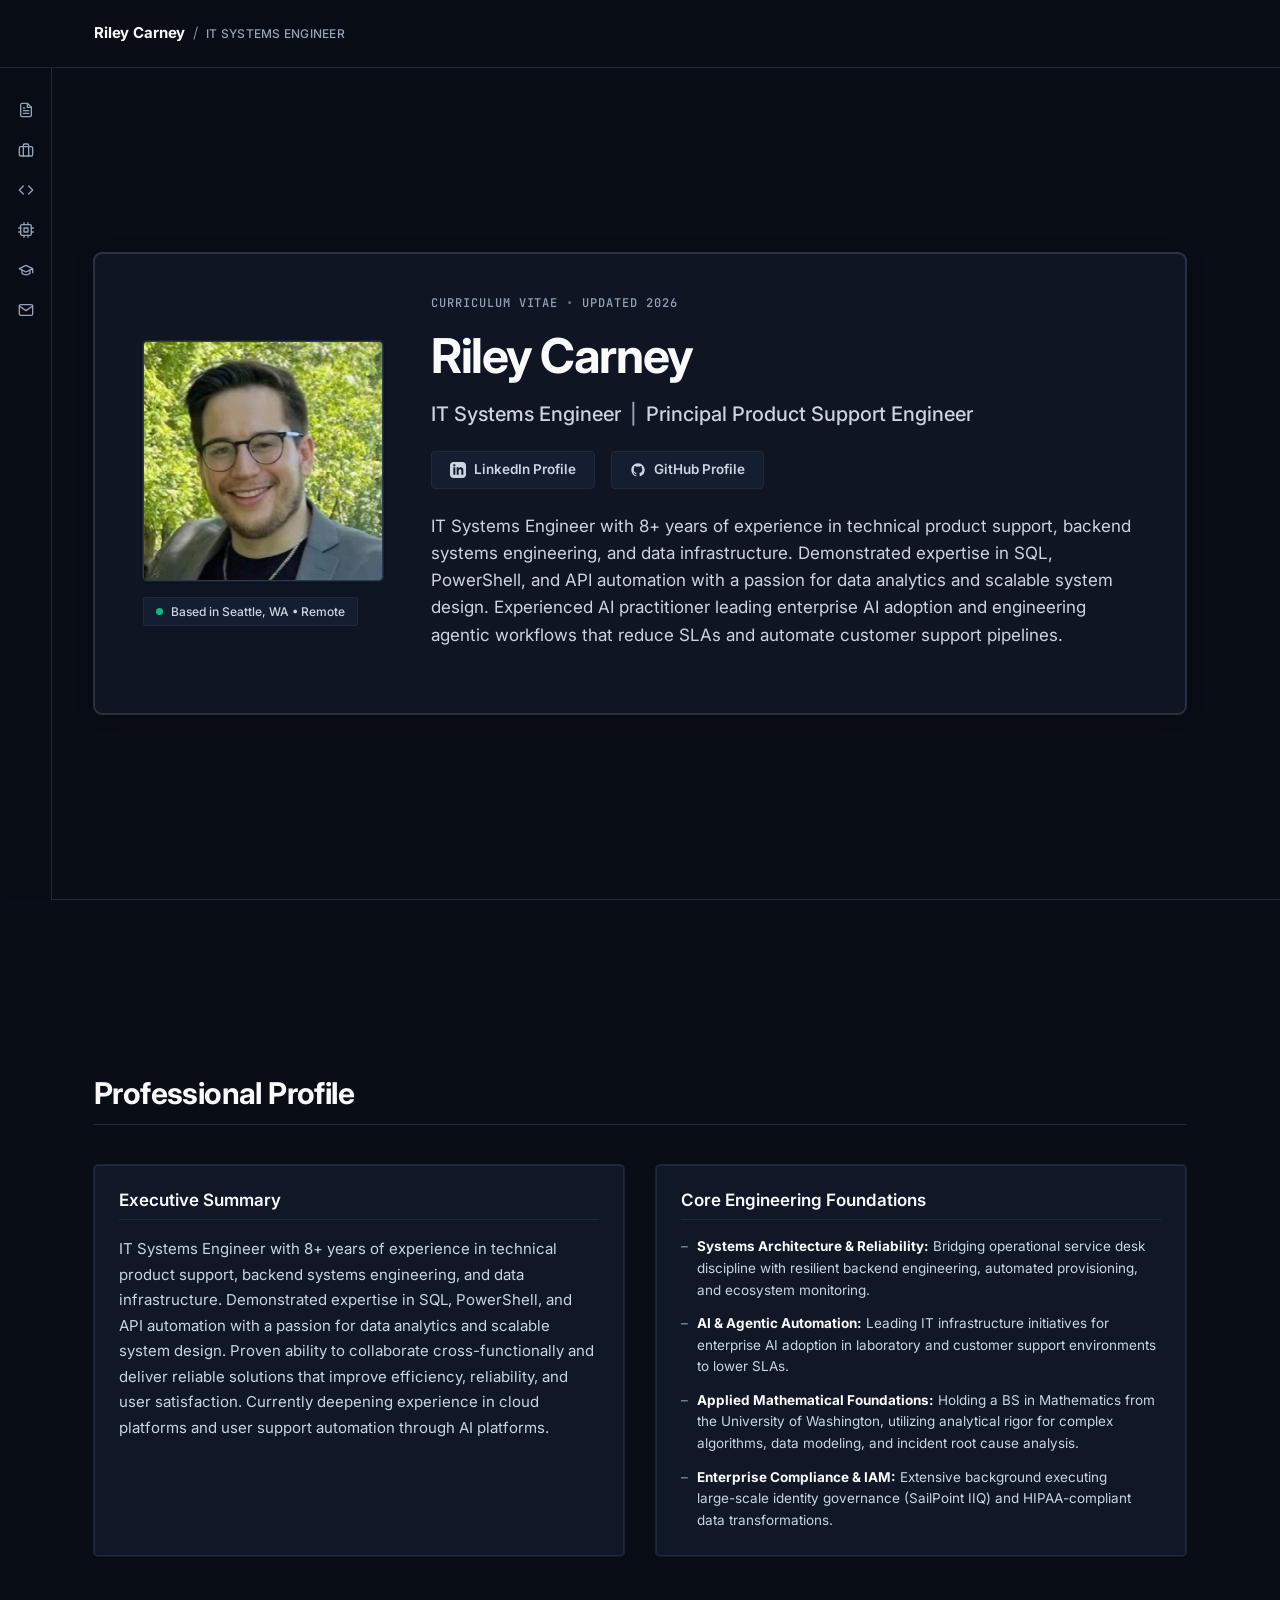
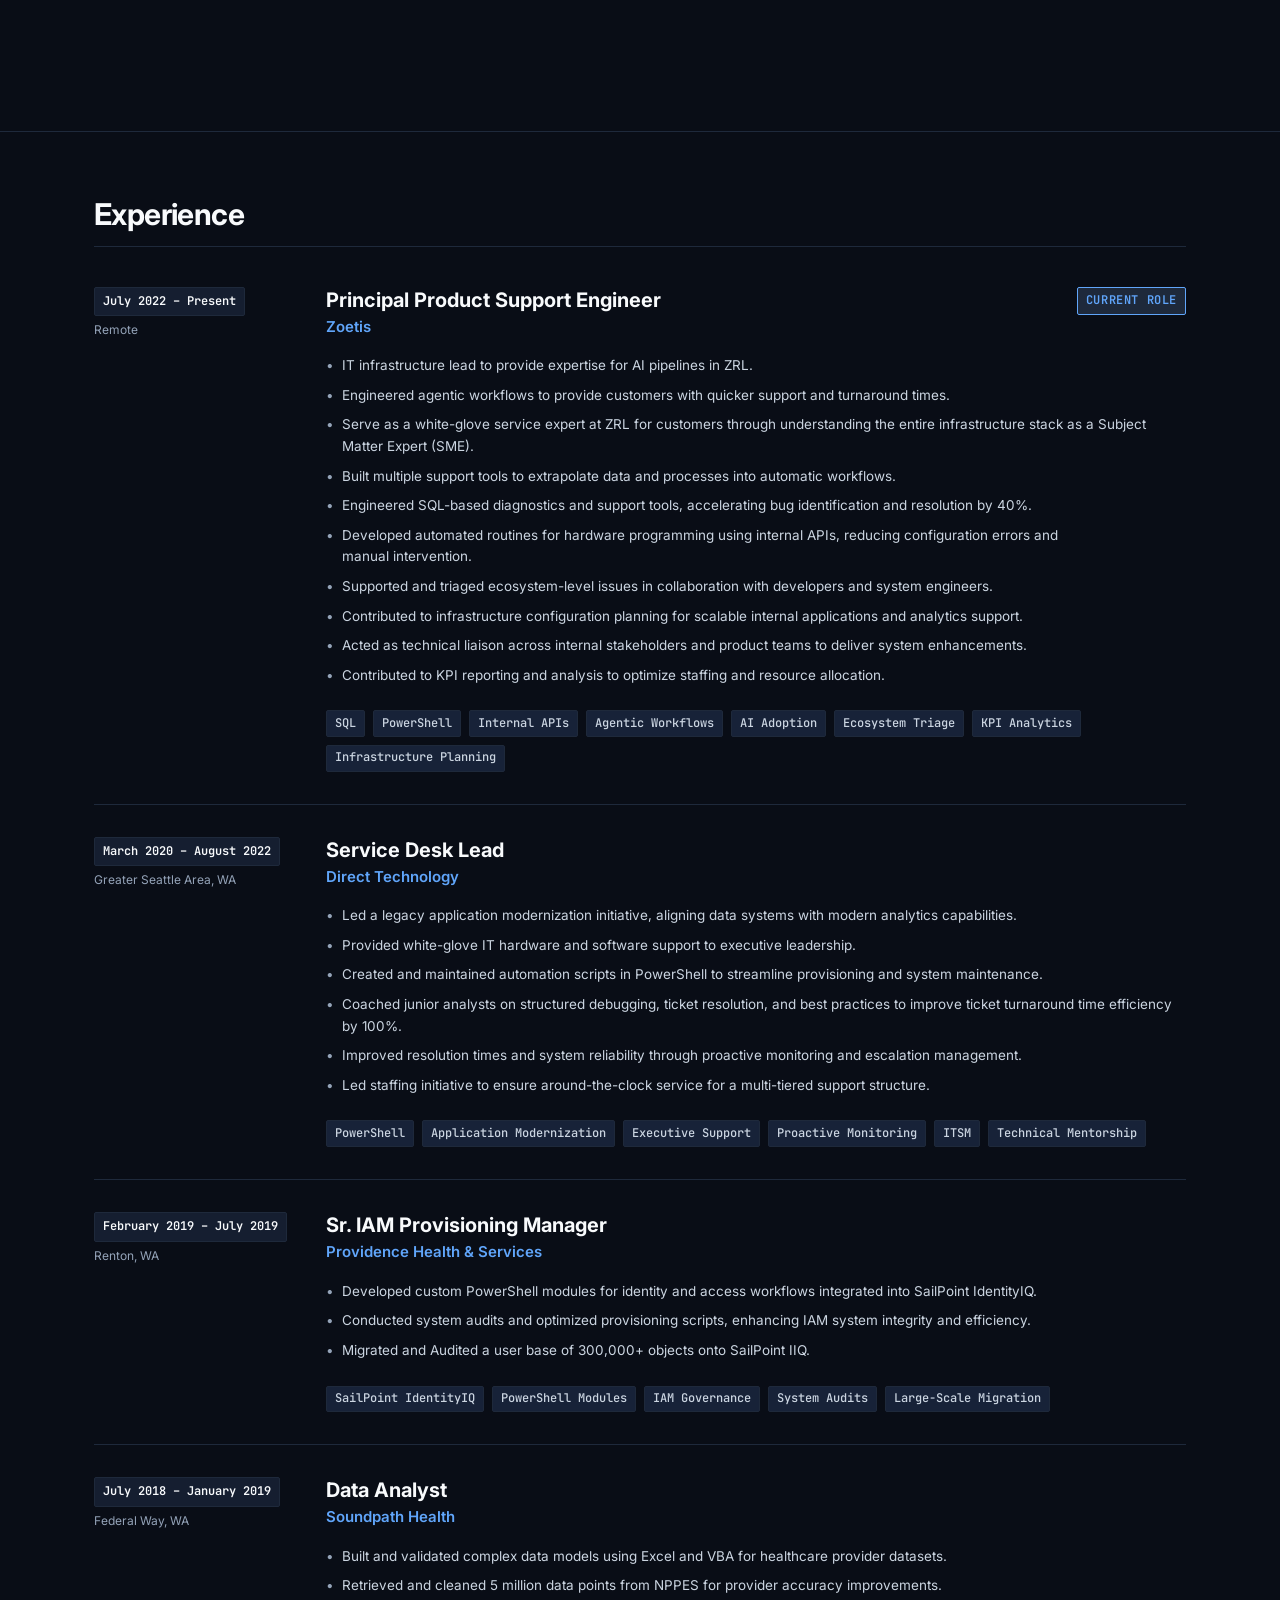
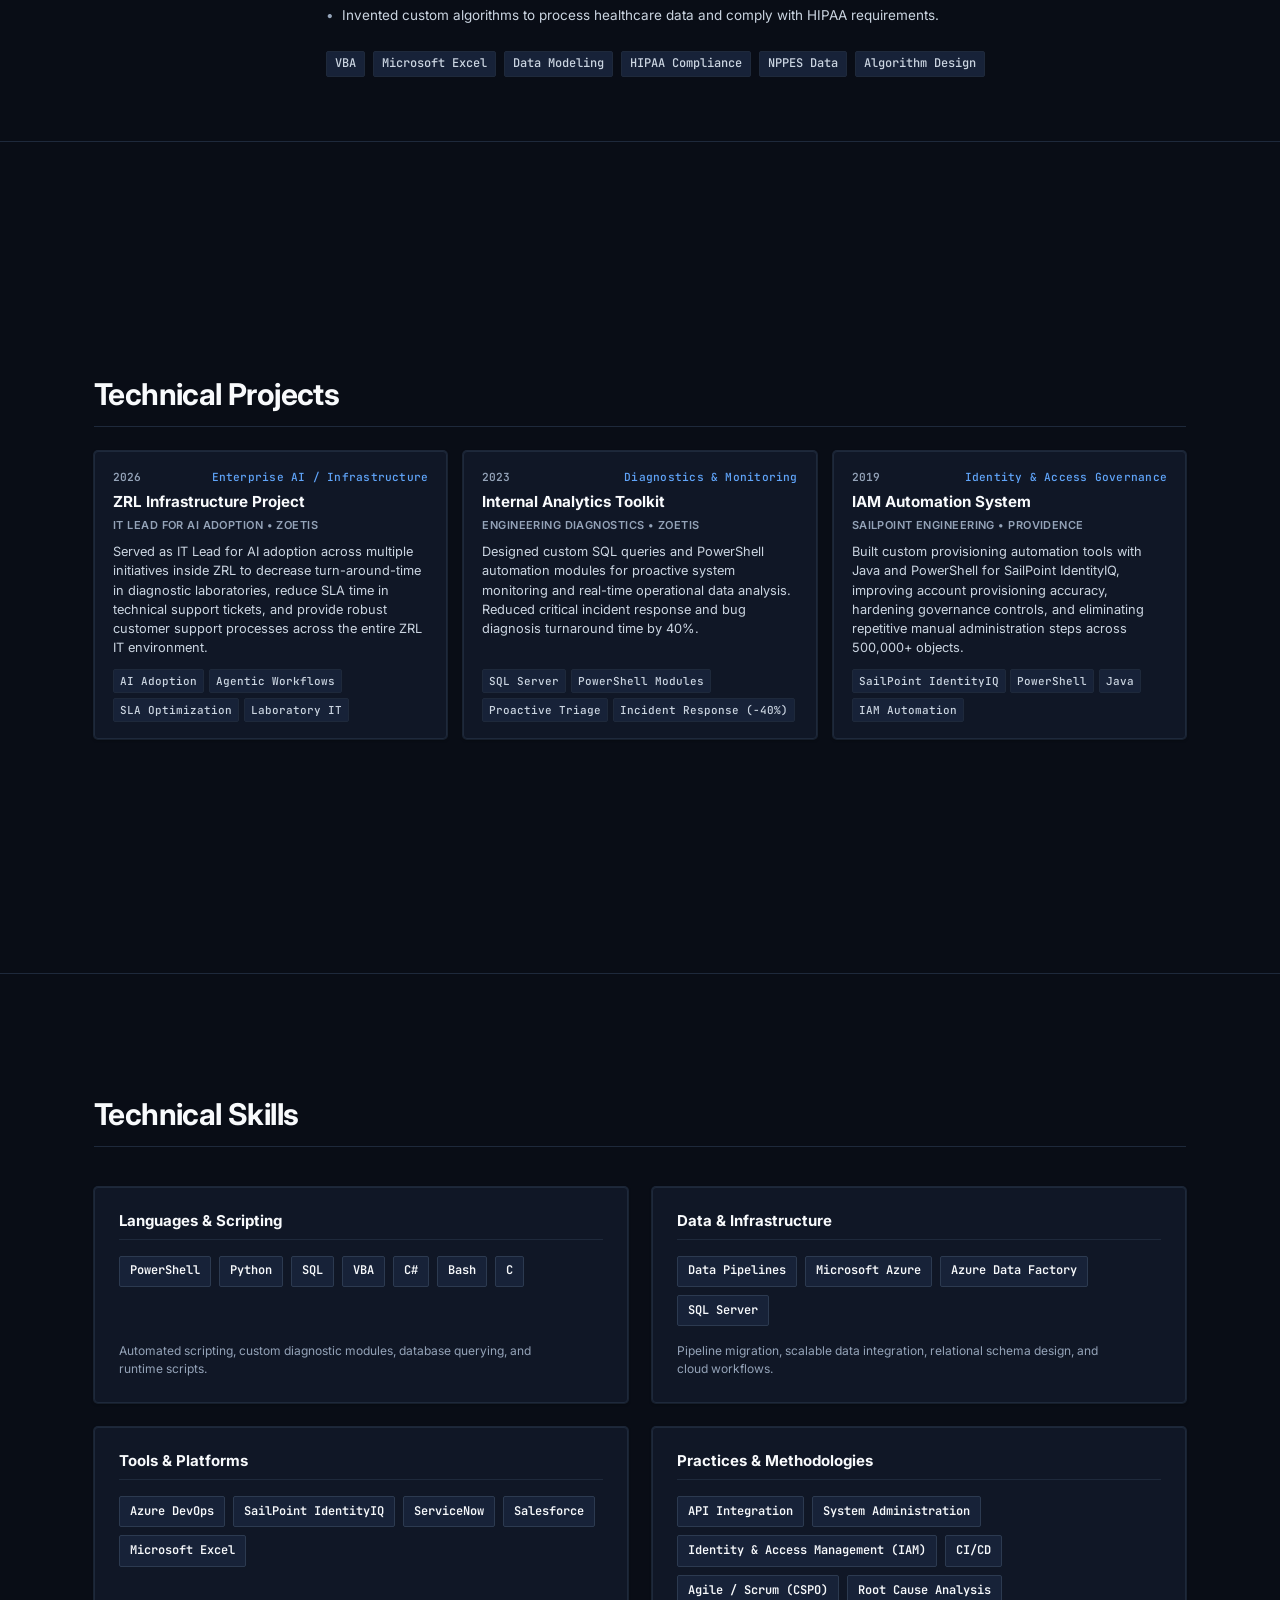
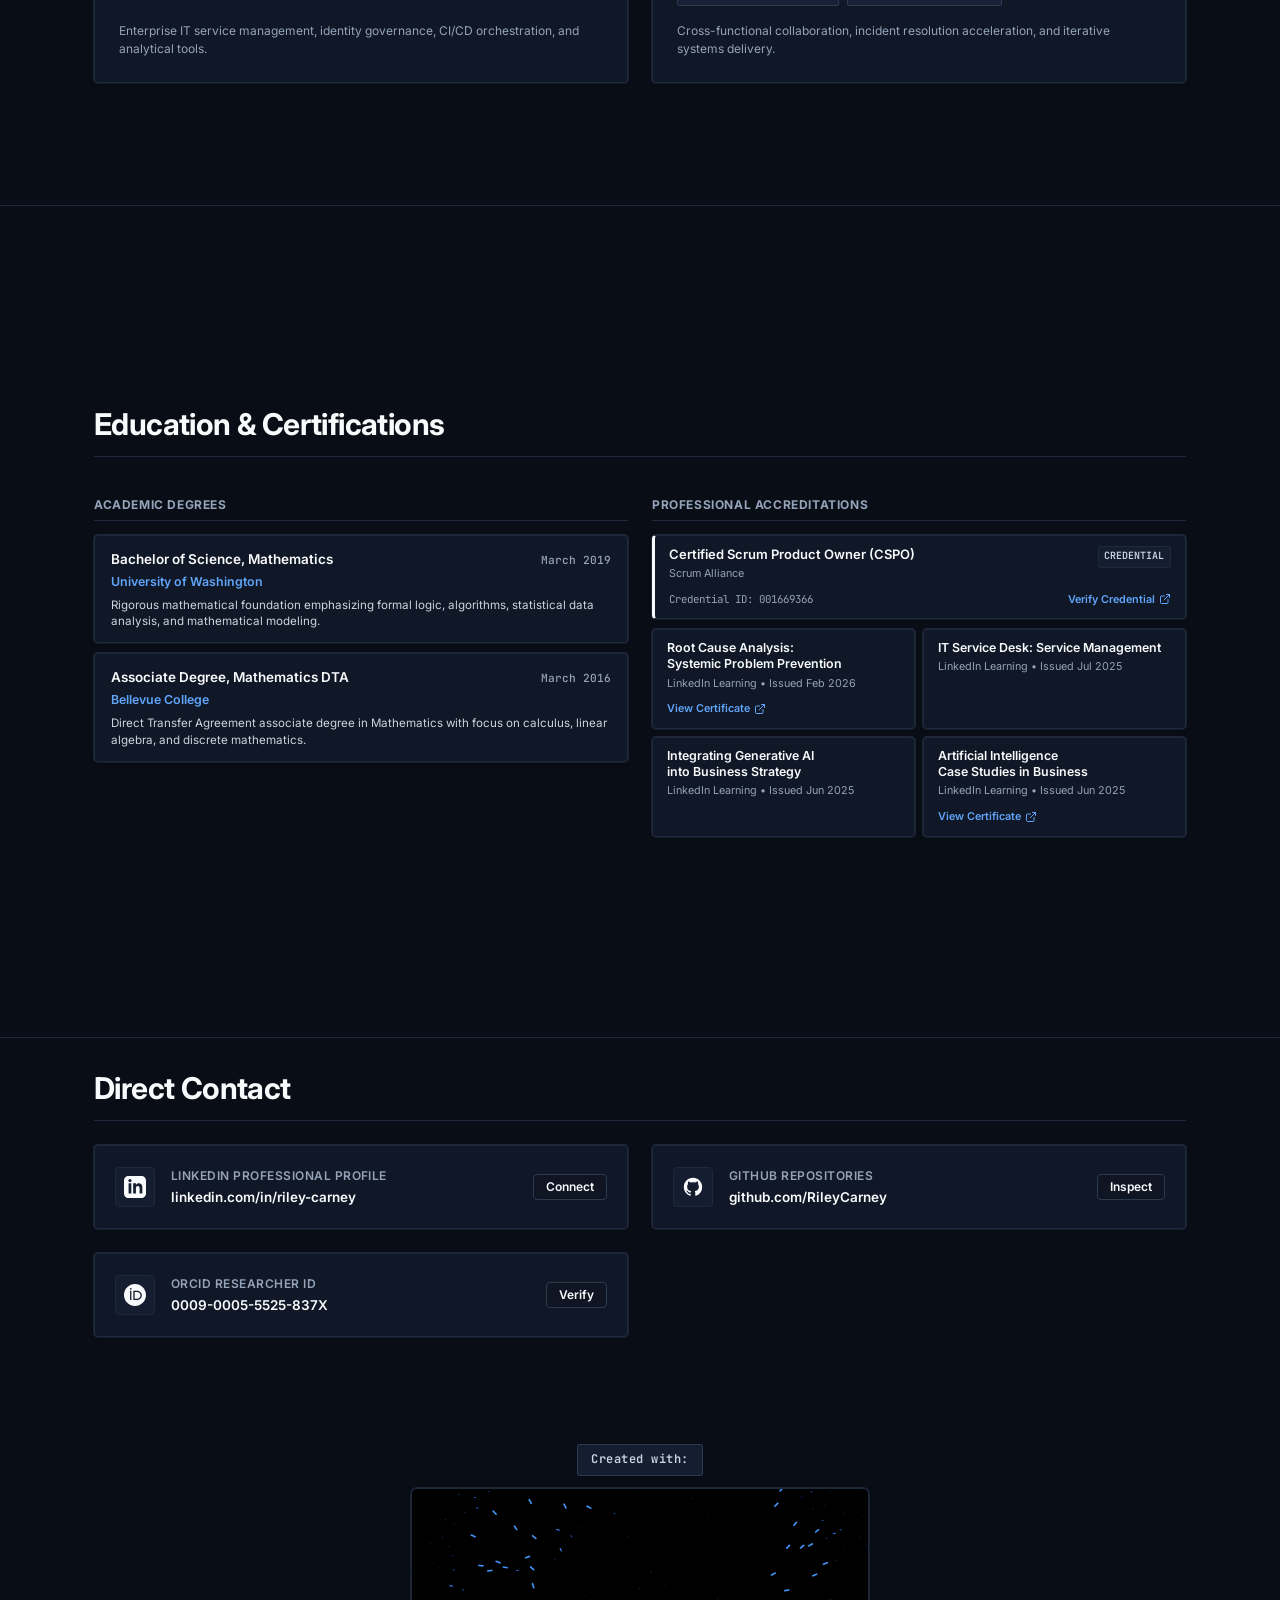
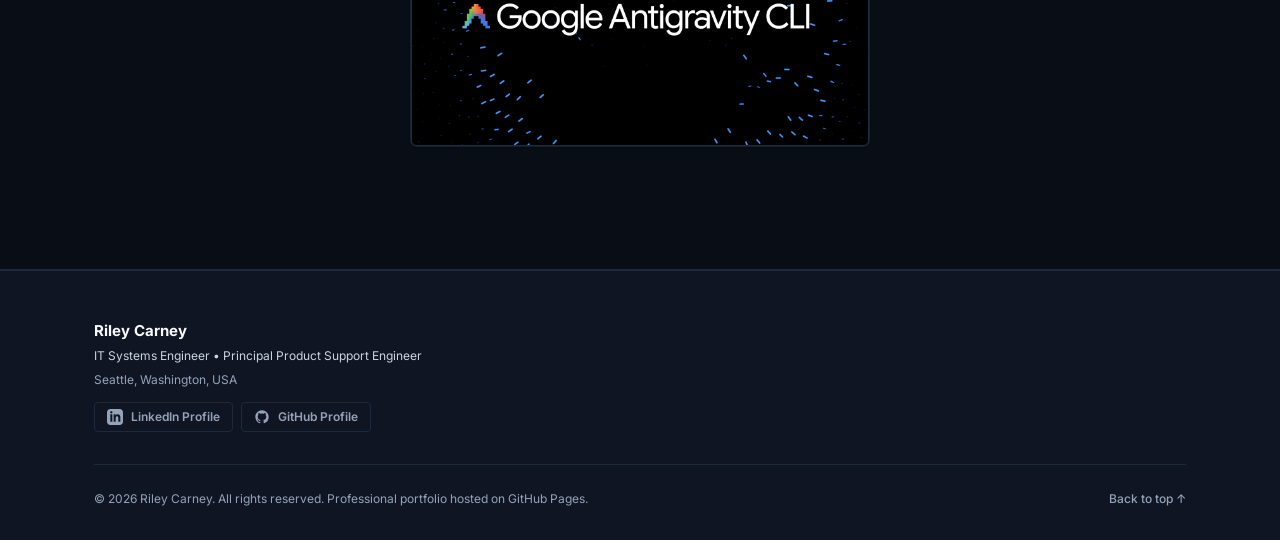
==== commit 9674bde2: "Changed bar to left side" ====
--- a/index.html
+++ b/index.html
@@ -85,7 +85,7 @@
   <link href="https://fonts.googleapis.com/css2?family=Inter:wght@400;500;600;700&family=JetBrains+Mono:wght@400;500;600&display=swap" rel="stylesheet" />
 
   <!-- Stylesheet -->
-  <link rel="stylesheet" href="css/style.css?v=1.3" />
+  <link rel="stylesheet" href="css/style.css?v=1.4" />
 </head>
 <body>
 
@@ -105,17 +105,6 @@
         </a>
       </div>
 
-      <nav class="desktop-nav" aria-label="Primary Navigation">
-        <ul class="nav-menu">
-          <li><a href="#summary" class="nav-link">Summary</a></li>
-          <li><a href="#experience" class="nav-link">Experience</a></li>
-          <li><a href="#projects" class="nav-link">Projects</a></li>
-          <li><a href="#skills" class="nav-link">Skills</a></li>
-          <li><a href="#education" class="nav-link">Education</a></li>
-          <li><a href="#contact" class="nav-link">Contact</a></li>
-        </ul>
-      </nav>
-
       <div class="header-actions">
         <!-- Mobile Menu Toggle Button -->
         <button id="mobile-menu-btn" class="mobile-menu-btn" aria-label="Open navigation menu" aria-expanded="false" aria-controls="mobile-nav">
@@ -140,6 +129,93 @@
       </div>
     </nav>
   </header>
+
+  <!-- ====================================================
+       LEFT NAVIGATION BAR (ALWAYS VISIBLE)
+       ==================================================== -->
+  <aside id="left-sidebar" class="left-sidebar" aria-label="Section Navigation">
+    <nav class="sidebar-nav" aria-label="Sections">
+      <ul class="sidebar-menu">
+        <li>
+          <a href="#summary" class="sidebar-link" data-label="Summary">
+            <span class="sidebar-icon" aria-hidden="true">
+              <svg width="18" height="18" viewBox="0 0 24 24" fill="none" stroke="currentColor" stroke-width="2" stroke-linecap="round" stroke-linejoin="round">
+                <path d="M14 2H6a2 2 0 0 0-2 2v16a2 2 0 0 0 2 2h12a2 2 0 0 0 2-2V8z"></path>
+                <polyline points="14 2 14 8 20 8"></polyline>
+                <line x1="16" y1="13" x2="8" y2="13"></line>
+                <line x1="16" y1="17" x2="8" y2="17"></line>
+                <line x1="10" y1="9" x2="8" y2="9"></line>
+              </svg>
+            </span>
+            <span class="sidebar-label">Summary</span>
+          </a>
+        </li>
+        <li>
+          <a href="#experience" class="sidebar-link" data-label="Experience">
+            <span class="sidebar-icon" aria-hidden="true">
+              <svg width="18" height="18" viewBox="0 0 24 24" fill="none" stroke="currentColor" stroke-width="2" stroke-linecap="round" stroke-linejoin="round">
+                <rect x="2" y="7" width="20" height="14" rx="2" ry="2"></rect>
+                <path d="M16 21V5a2 2 0 0 0-2-2h-4a2 2 0 0 0-2 2v16"></path>
+              </svg>
+            </span>
+            <span class="sidebar-label">Experience</span>
+          </a>
+        </li>
+        <li>
+          <a href="#projects" class="sidebar-link" data-label="Projects">
+            <span class="sidebar-icon" aria-hidden="true">
+              <svg width="18" height="18" viewBox="0 0 24 24" fill="none" stroke="currentColor" stroke-width="2" stroke-linecap="round" stroke-linejoin="round">
+                <polyline points="16 18 22 12 16 6"></polyline>
+                <polyline points="8 6 2 12 8 18"></polyline>
+              </svg>
+            </span>
+            <span class="sidebar-label">Projects</span>
+          </a>
+        </li>
+        <li>
+          <a href="#skills" class="sidebar-link" data-label="Skills">
+            <span class="sidebar-icon" aria-hidden="true">
+              <svg width="18" height="18" viewBox="0 0 24 24" fill="none" stroke="currentColor" stroke-width="2" stroke-linecap="round" stroke-linejoin="round">
+                <rect x="4" y="4" width="16" height="16" rx="2"></rect>
+                <rect x="9" y="9" width="6" height="6"></rect>
+                <line x1="9" y1="1" x2="9" y2="4"></line>
+                <line x1="15" y1="1" x2="15" y2="4"></line>
+                <line x1="9" y1="20" x2="9" y2="23"></line>
+                <line x1="15" y1="20" x2="15" y2="23"></line>
+                <line x1="20" y1="9" x2="23" y2="9"></line>
+                <line x1="20" y1="15" x2="23" y2="15"></line>
+                <line x1="1" y1="9" x2="4" y2="9"></line>
+                <line x1="1" y1="15" x2="4" y2="15"></line>
+              </svg>
+            </span>
+            <span class="sidebar-label">Skills</span>
+          </a>
+        </li>
+        <li>
+          <a href="#education" class="sidebar-link" data-label="Education">
+            <span class="sidebar-icon" aria-hidden="true">
+              <svg width="18" height="18" viewBox="0 0 24 24" fill="none" stroke="currentColor" stroke-width="2" stroke-linecap="round" stroke-linejoin="round">
+                <path d="M22 10v6M2 10l10-5 10 5-10 5z"></path>
+                <path d="M6 12v5c3 3 9 3 12 0v-5"></path>
+              </svg>
+            </span>
+            <span class="sidebar-label">Education</span>
+          </a>
+        </li>
+        <li>
+          <a href="#contact" class="sidebar-link" data-label="Contact">
+            <span class="sidebar-icon" aria-hidden="true">
+              <svg width="18" height="18" viewBox="0 0 24 24" fill="none" stroke="currentColor" stroke-width="2" stroke-linecap="round" stroke-linejoin="round">
+                <path d="M4 4h16c1.1 0 2 .9 2 2v12c0 1.1-.9 2-2 2H4c-1.1 0-2-.9-2-2V6c0-1.1.9-2 2-2z"></path>
+                <polyline points="22,6 12,13 2,6"></polyline>
+              </svg>
+            </span>
+            <span class="sidebar-label">Contact</span>
+          </a>
+        </li>
+      </ul>
+    </nav>
+  </aside>
 
   <!-- ====================================================
        MAIN CONTENT
--- a/css/style.css
+++ b/css/style.css
@@ -393,6 +393,152 @@
   font-weight: 600;
 }
 
+/* ------------------------------------------------------------
+   4B. LEFT VERTICAL NAVIGATION BAR (ALWAYS VISIBLE)
+   ------------------------------------------------------------ */
+.left-sidebar {
+  position: fixed;
+  top: var(--header-height);
+  left: 0;
+  bottom: 0;
+  width: 136px;
+  background-color: var(--header-bg);
+  backdrop-filter: blur(12px);
+  -webkit-backdrop-filter: blur(12px);
+  border-right: 1px solid var(--border-light);
+  z-index: 990;
+  display: flex;
+  flex-direction: column;
+  padding: var(--space-6) var(--space-2);
+  transition: width var(--transition-base), border-color var(--transition-base), background-color var(--transition-base);
+  pointer-events: auto;
+}
+
+.sidebar-nav {
+  display: flex;
+  flex-direction: column;
+  width: 100%;
+}
+
+.sidebar-menu {
+  display: flex;
+  flex-direction: column;
+  gap: var(--space-1);
+  list-style: none;
+  padding: 0;
+  margin: 0;
+}
+
+.sidebar-link {
+  display: flex;
+  align-items: center;
+  gap: 8px;
+  padding: 0.5rem 0.625rem;
+  font-size: var(--text-sm);
+  font-weight: 500;
+  color: var(--text-secondary);
+  border-radius: var(--radius-sm);
+  text-decoration: none !important;
+  position: relative;
+  transition: color var(--transition-fast), background-color var(--transition-fast), border-color var(--transition-fast);
+  white-space: nowrap;
+}
+
+.sidebar-link:hover {
+  color: var(--text-primary);
+  background-color: var(--bg-subtle);
+}
+
+.sidebar-link.active {
+  color: var(--text-primary);
+  font-weight: 600;
+  background-color: var(--bg-subtle);
+  border-left: 2px solid var(--accent-blue);
+  padding-left: calc(0.625rem - 2px);
+}
+
+.sidebar-icon {
+  display: inline-flex;
+  align-items: center;
+  justify-content: center;
+  width: 16px;
+  height: 16px;
+  flex-shrink: 0;
+  color: var(--text-muted);
+  transition: color var(--transition-fast);
+}
+
+.sidebar-link:hover .sidebar-icon {
+  color: var(--text-primary);
+}
+
+.sidebar-link.active .sidebar-icon {
+  color: var(--accent-blue);
+}
+
+.sidebar-label {
+  font-size: var(--text-sm);
+  line-height: 1.2;
+}
+
+/* Tooltips for compact view */
+.sidebar-link::after {
+  content: attr(data-label);
+  position: absolute;
+  left: calc(100% + 10px);
+  top: 50%;
+  transform: translateY(-50%);
+  background-color: var(--bg-surface);
+  color: var(--text-primary);
+  padding: 4px 8px;
+  font-size: var(--text-xs);
+  font-weight: 500;
+  border-radius: var(--radius-xs);
+  border: 1px solid var(--border-default);
+  box-shadow: var(--shadow-md);
+  white-space: nowrap;
+  opacity: 0;
+  visibility: hidden;
+  pointer-events: none;
+  transition: opacity var(--transition-fast), visibility var(--transition-fast);
+  z-index: 1000;
+}
+
+@media (max-width: 1320px) and (min-width: 901px) {
+  .left-sidebar {
+    width: 52px;
+    padding: var(--space-6) 6px;
+  }
+
+  .left-sidebar .sidebar-label {
+    display: none;
+  }
+
+  .left-sidebar .sidebar-link {
+    justify-content: center;
+    padding: 0.625rem 0;
+  }
+
+  .left-sidebar .sidebar-link.active {
+    border-left: none;
+    border-right: 2px solid var(--accent-blue);
+    padding-left: 0;
+    padding-right: 0;
+  }
+
+  .left-sidebar .sidebar-link:hover::after,
+  .left-sidebar .sidebar-link:focus-visible::after {
+    opacity: 1;
+    visibility: visible;
+  }
+}
+
+@media (max-width: 900px) {
+  .left-sidebar {
+    display: none;
+  }
+}
+
 .header-actions {
   display: flex;
   align-items: center;
@@ -488,7 +634,8 @@
 }
 
 @media (max-width: 900px) {
-  .brand-title {
+  .brand-title,
+  .brand-separator {
     display: none;
   }
 
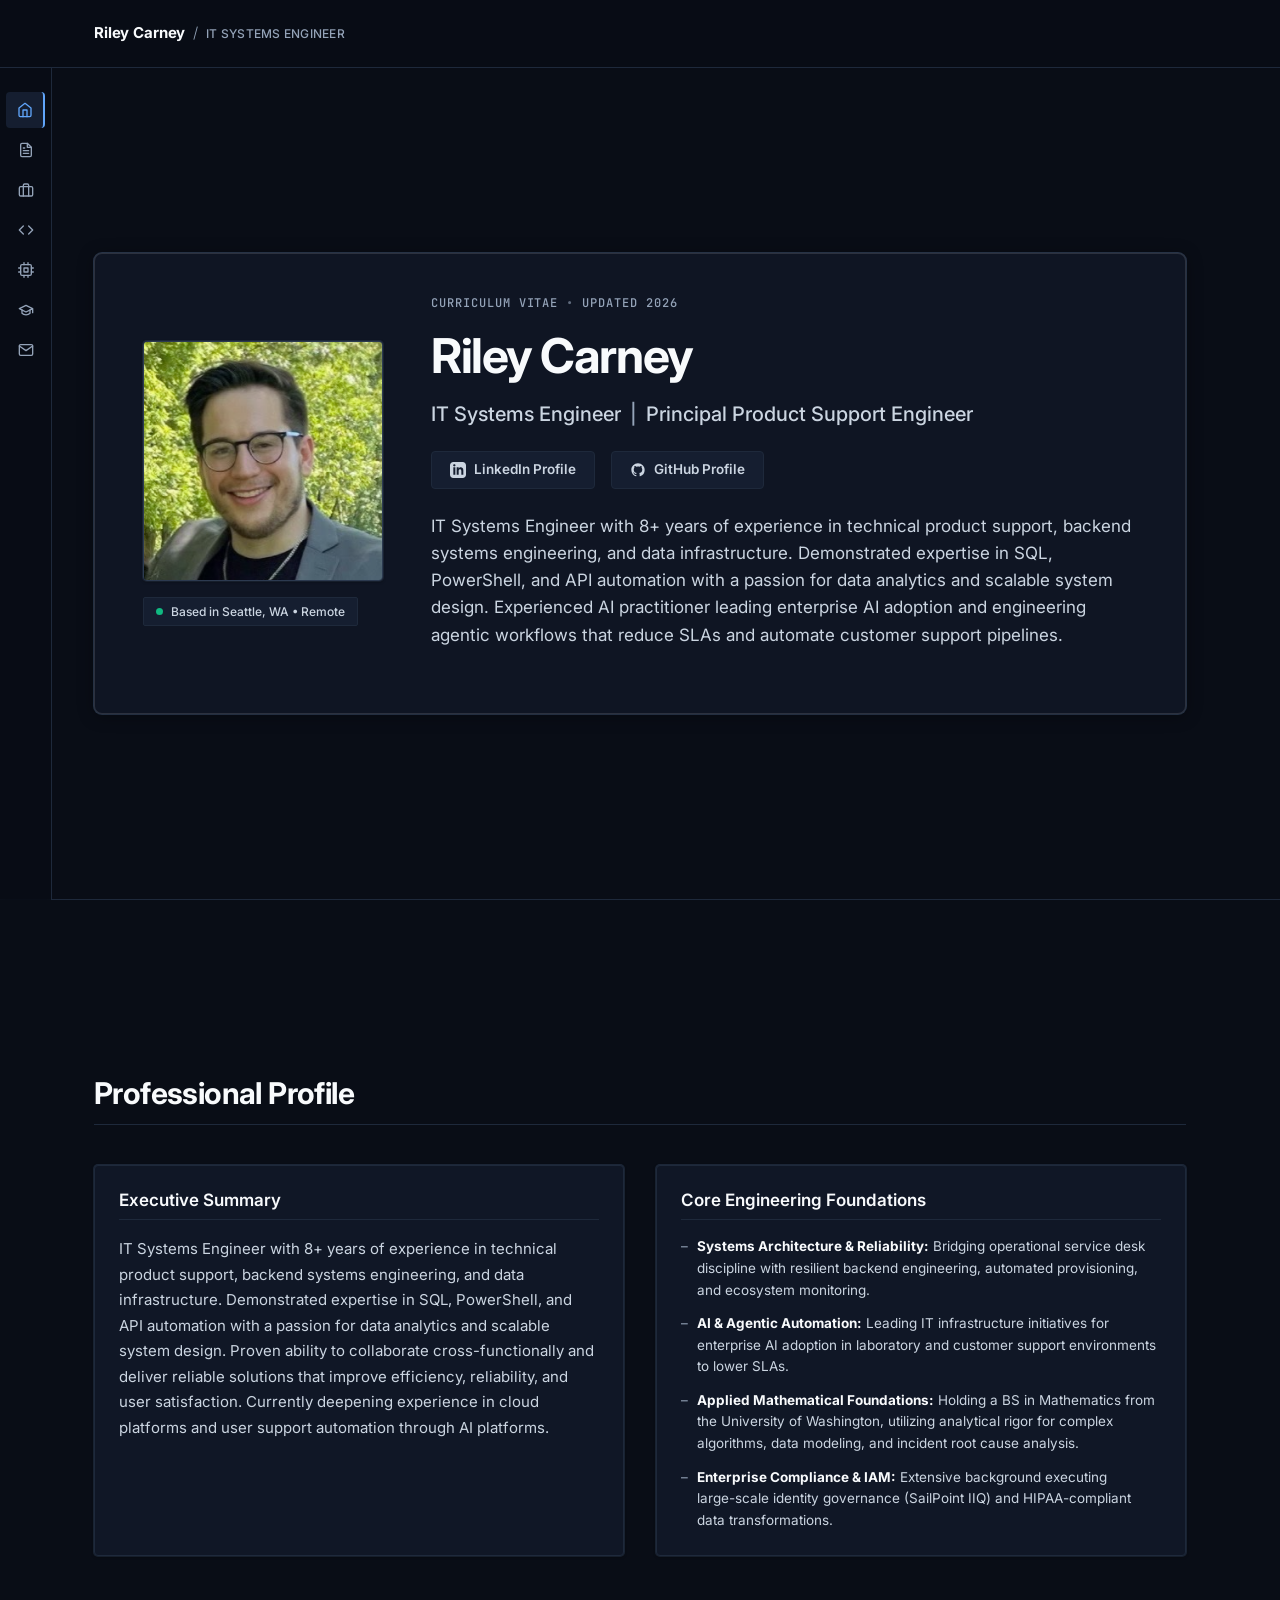
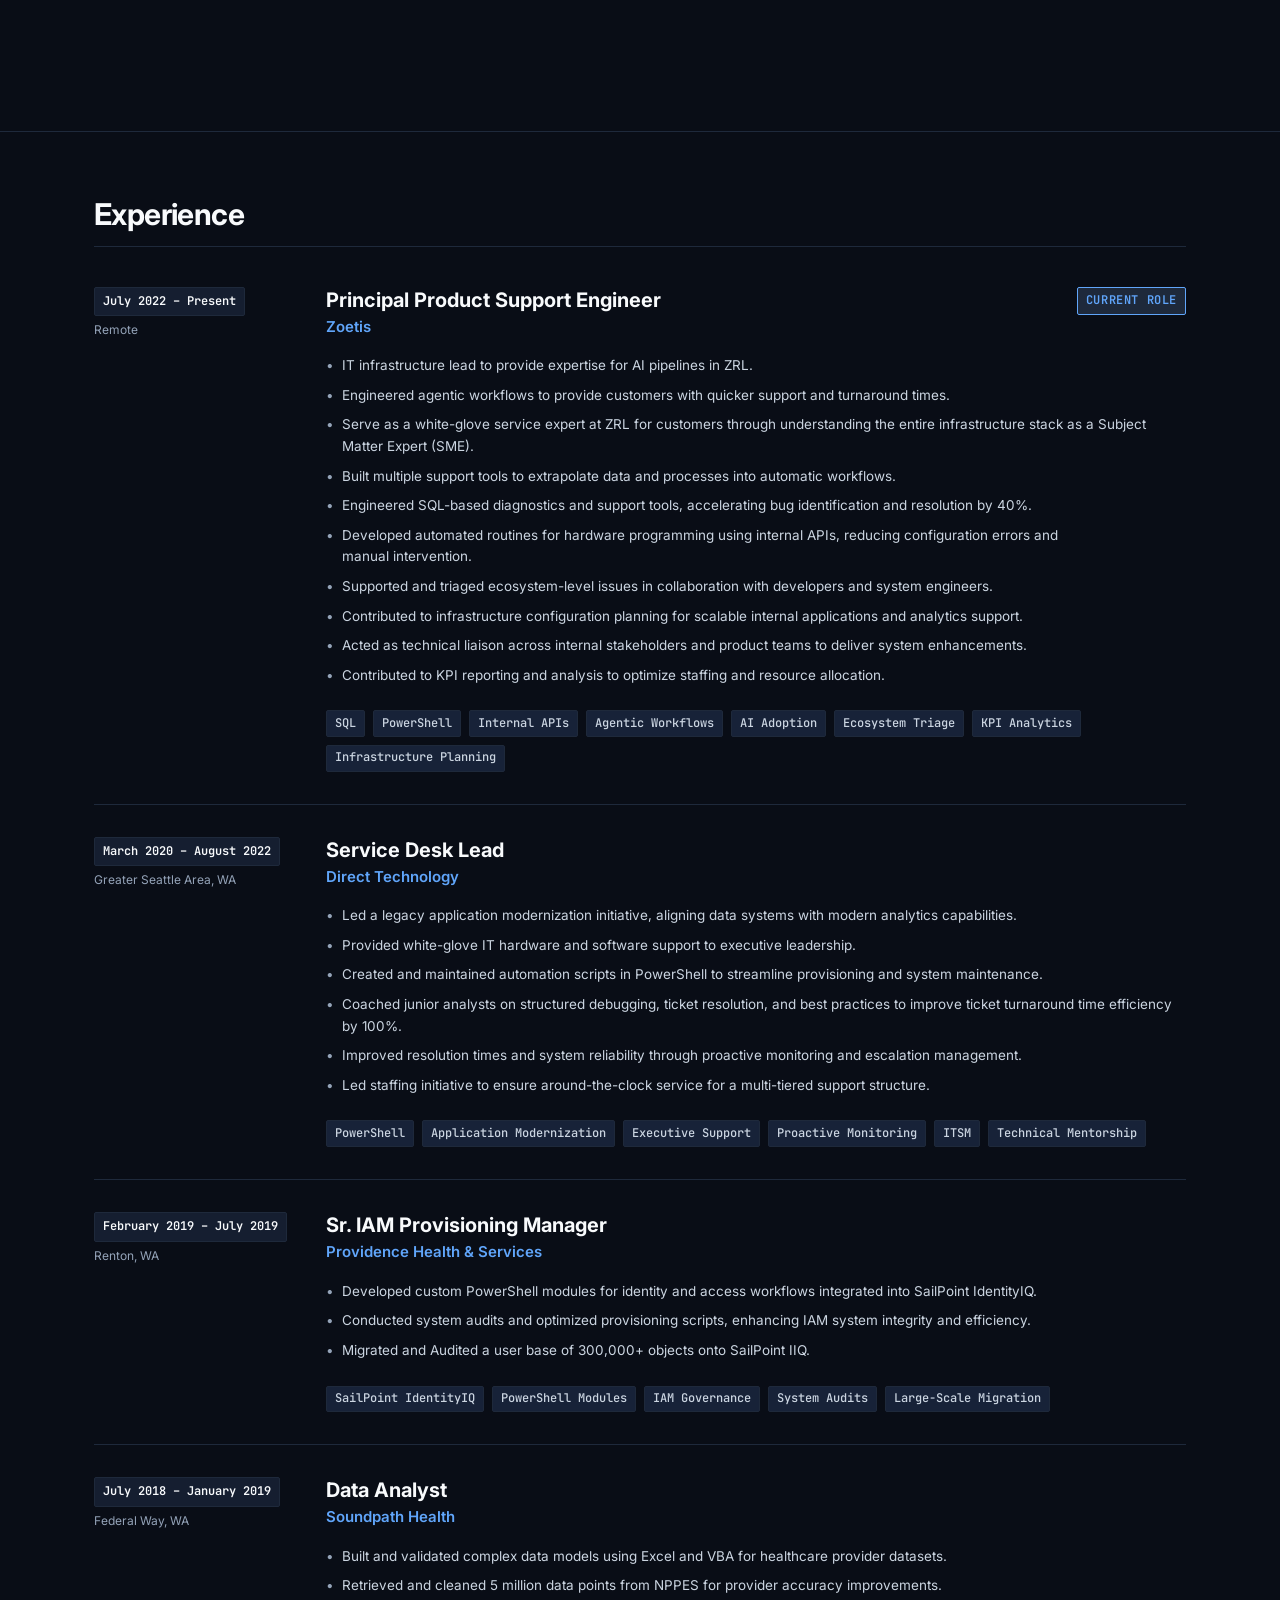
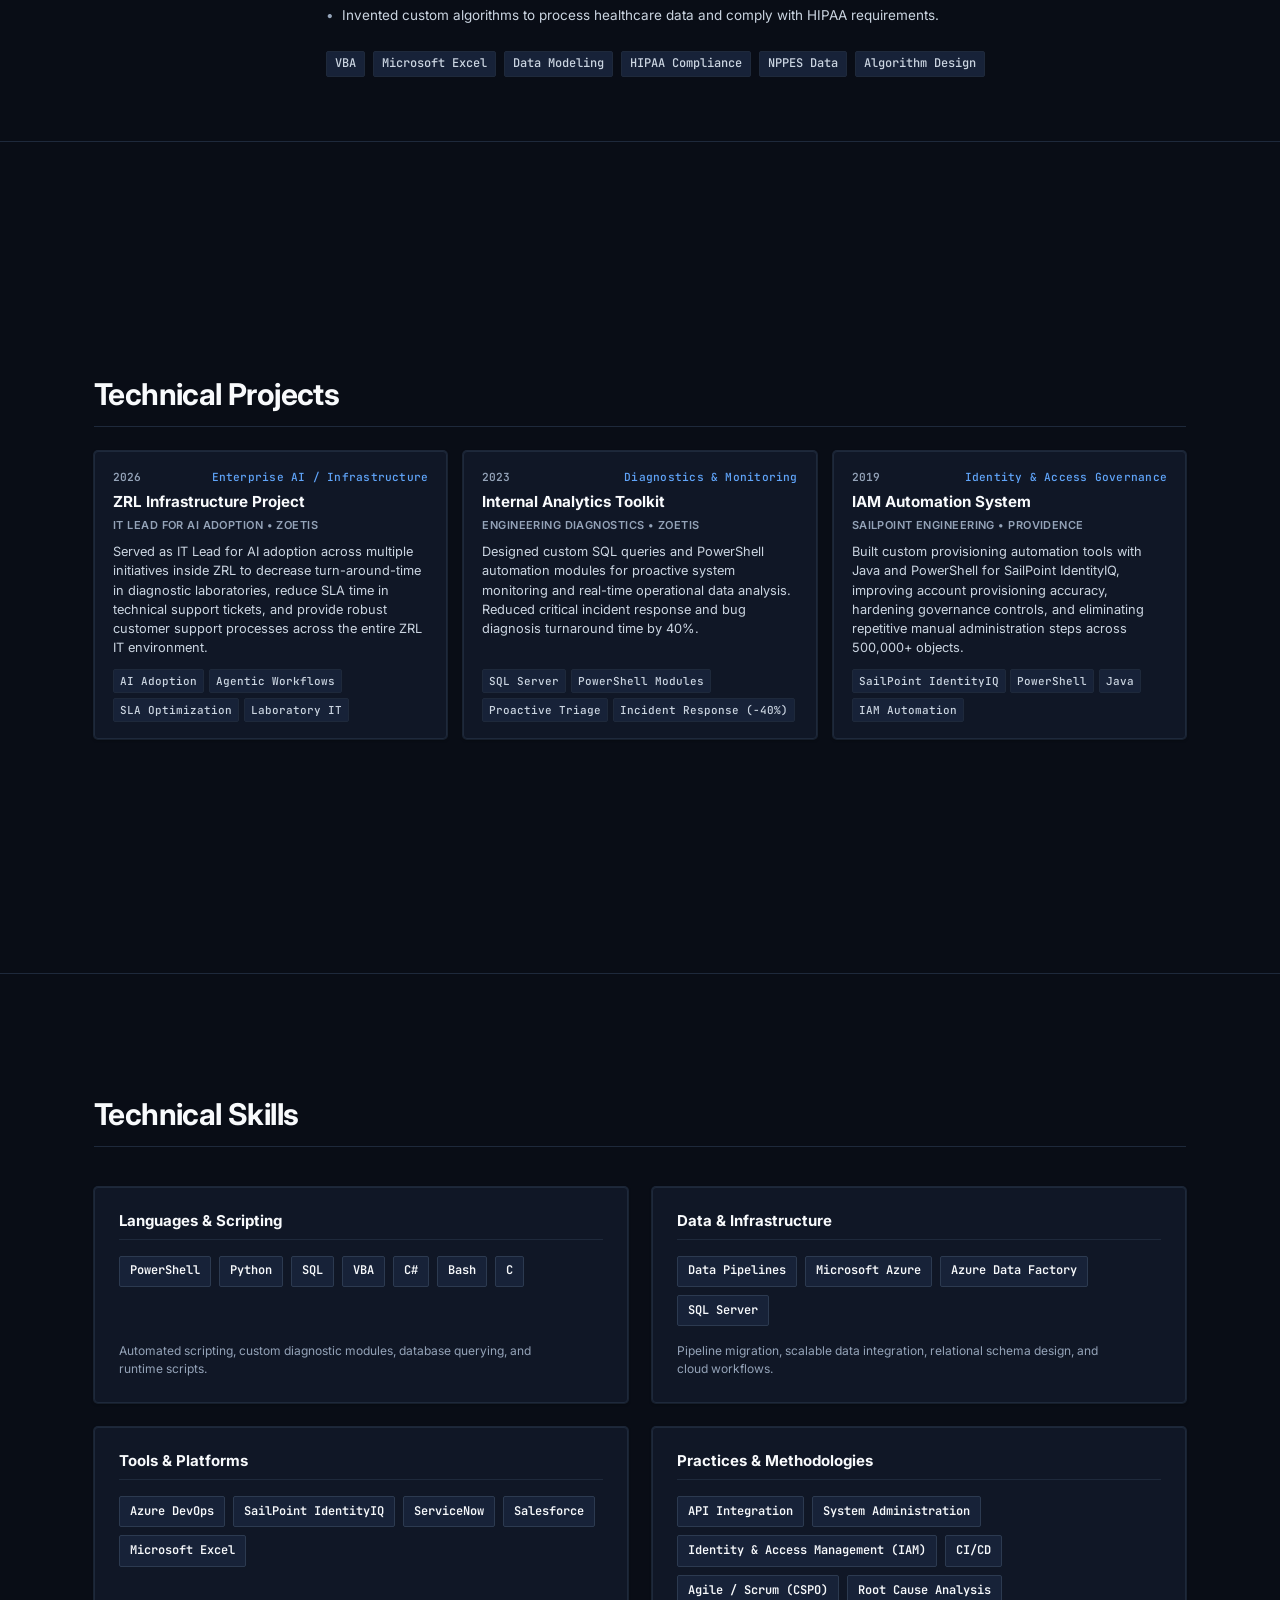
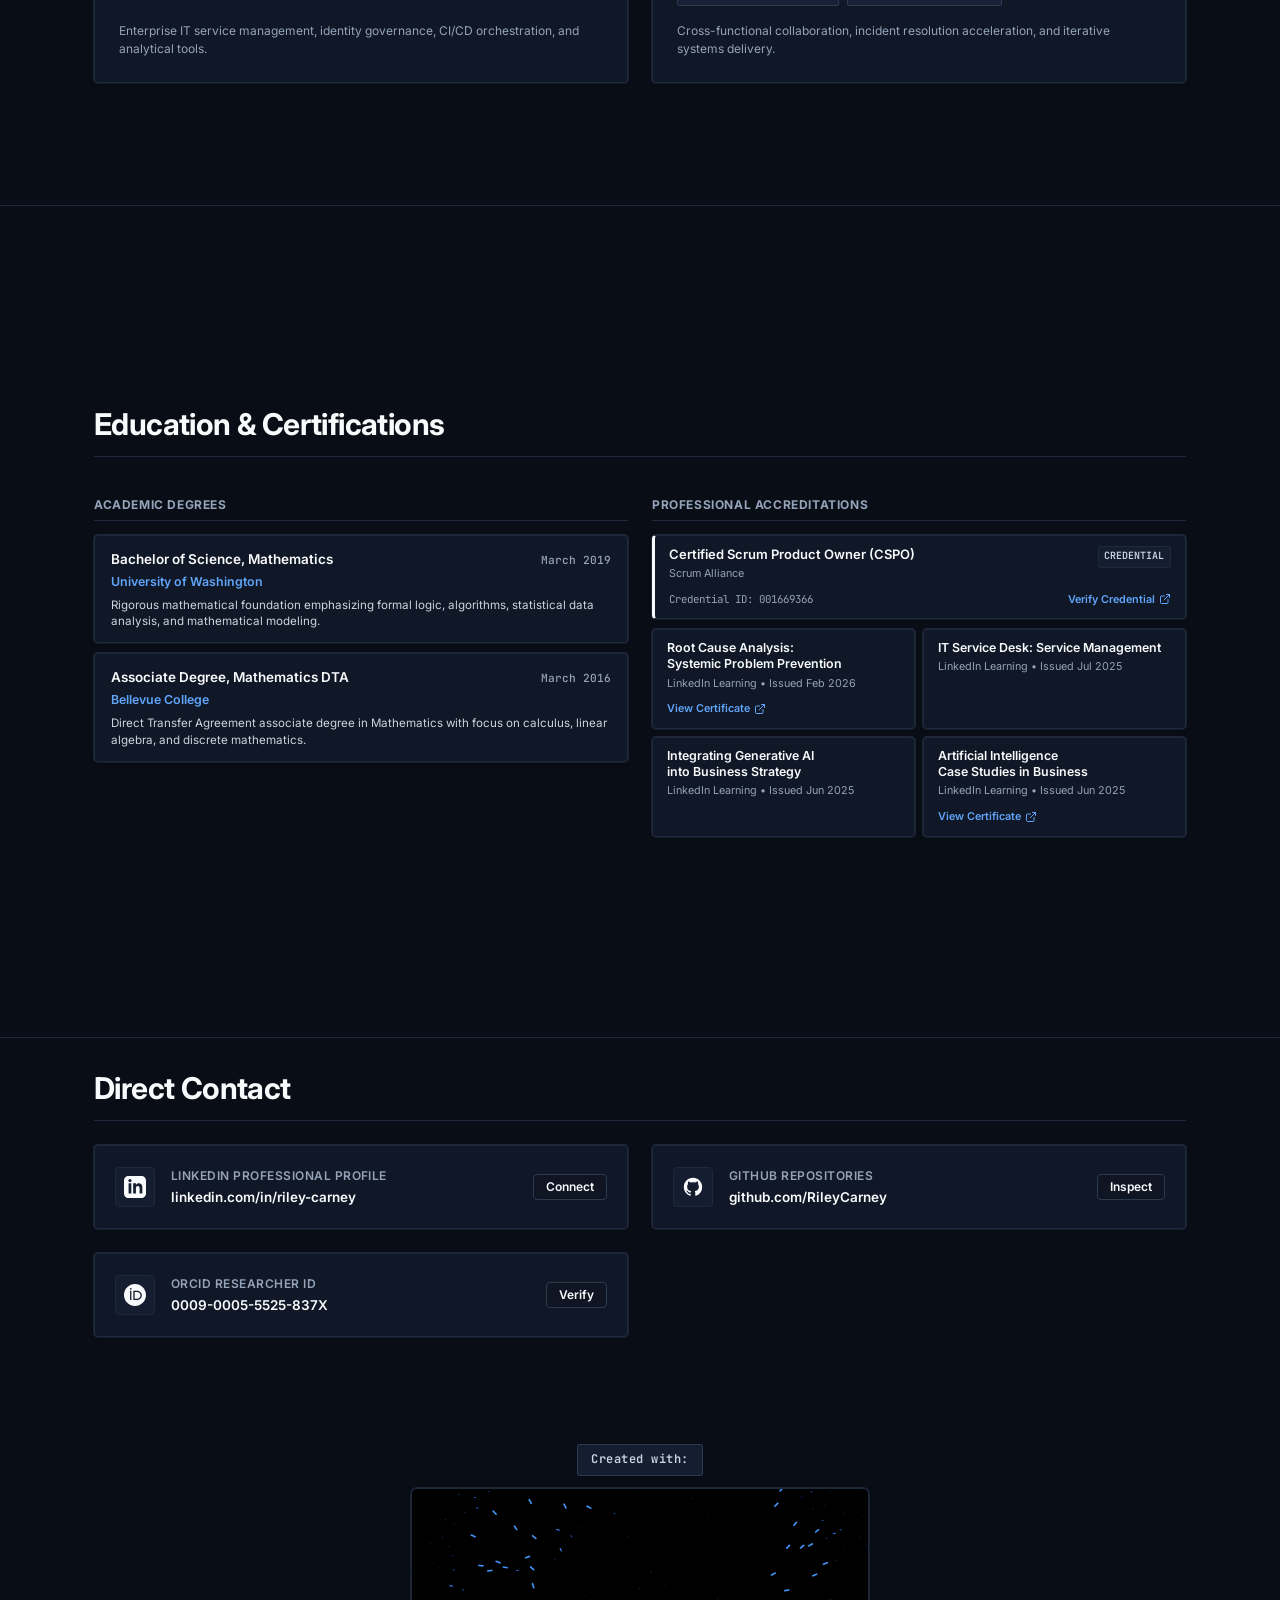
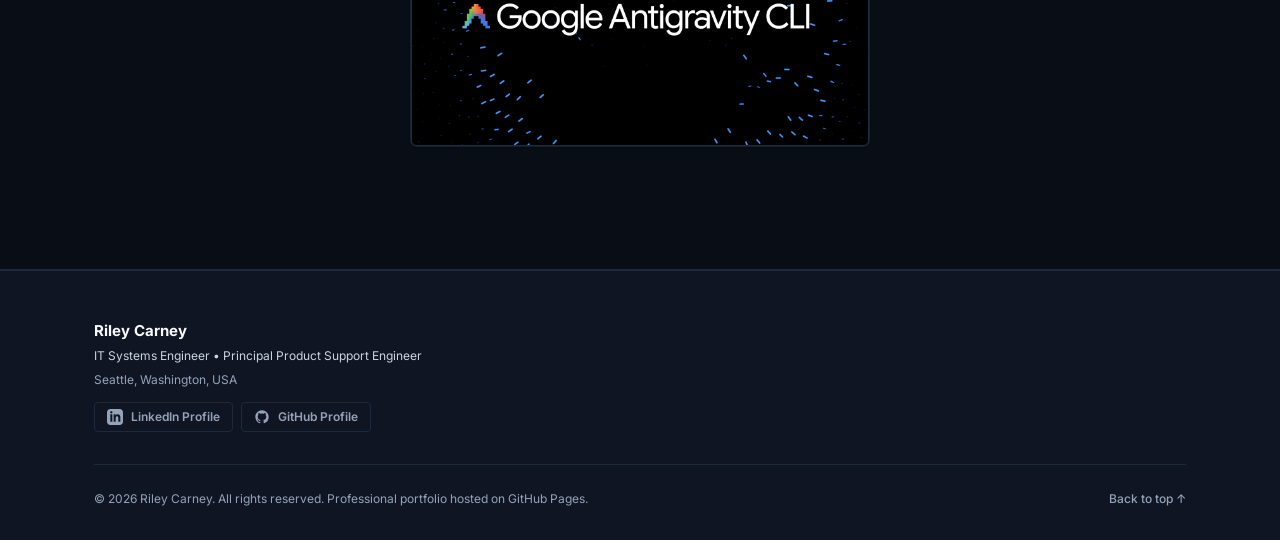
==== commit ece9df60: "v1.0.5" ====
--- a/index.html
+++ b/index.html
@@ -119,6 +119,7 @@
     <nav id="mobile-nav" class="mobile-nav" aria-label="Mobile Navigation">
       <div class="mobile-nav-inner">
         <ul class="mobile-nav-menu">
+          <li><a href="#hero" class="mobile-nav-link">Home</a></li>
           <li><a href="#summary" class="mobile-nav-link">Summary</a></li>
           <li><a href="#experience" class="mobile-nav-link">Experience</a></li>
           <li><a href="#projects" class="mobile-nav-link">Projects</a></li>
@@ -136,6 +137,17 @@
   <aside id="left-sidebar" class="left-sidebar" aria-label="Section Navigation">
     <nav class="sidebar-nav" aria-label="Sections">
       <ul class="sidebar-menu">
+        <li>
+          <a href="#hero" class="sidebar-link" data-label="Home">
+            <span class="sidebar-icon" aria-hidden="true">
+              <svg width="18" height="18" viewBox="0 0 24 24" fill="none" stroke="currentColor" stroke-width="2" stroke-linecap="round" stroke-linejoin="round">
+                <path d="M3 9l9-7 9 7v11a2 2 0 0 1-2 2H5a2 2 0 0 1-2-2z"></path>
+                <polyline points="9 22 9 12 15 12 15 22"></polyline>
+              </svg>
+            </span>
+            <span class="sidebar-label">Home</span>
+          </a>
+        </li>
         <li>
           <a href="#summary" class="sidebar-link" data-label="Summary">
             <span class="sidebar-icon" aria-hidden="true">
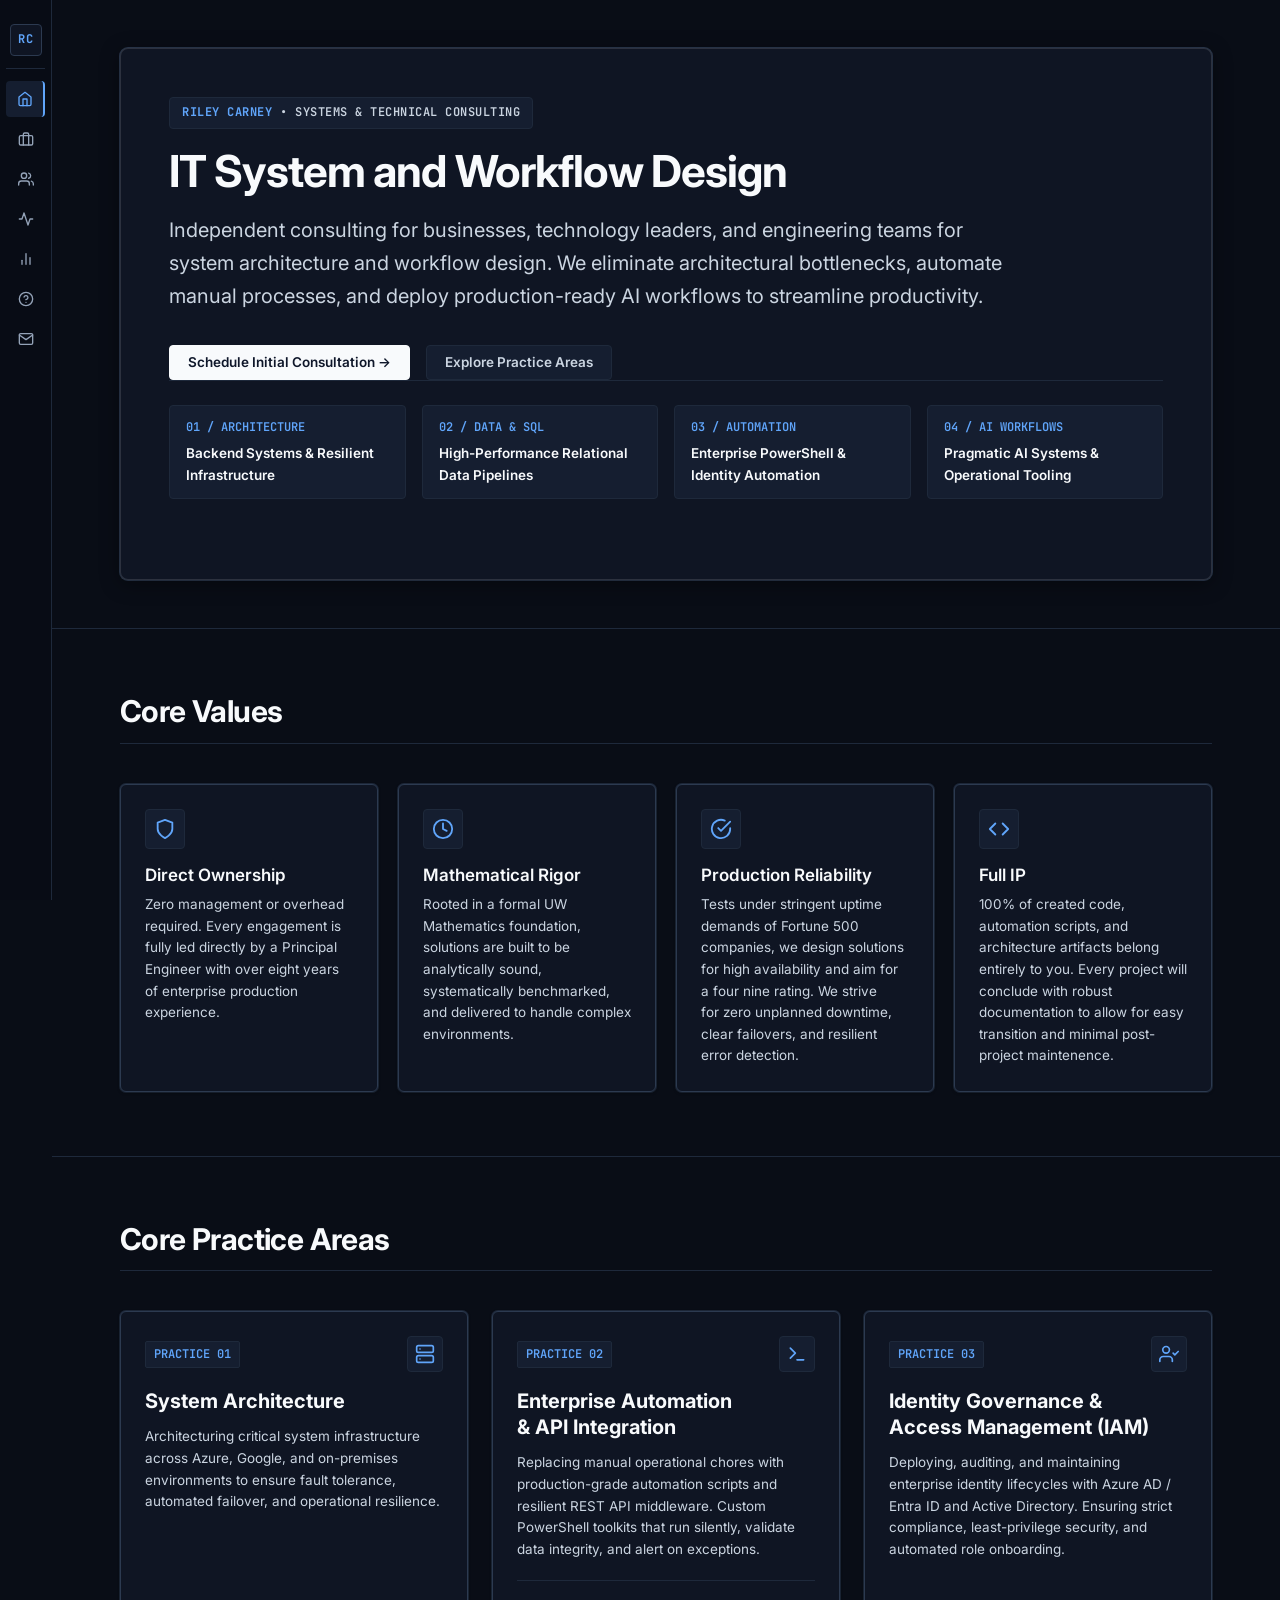
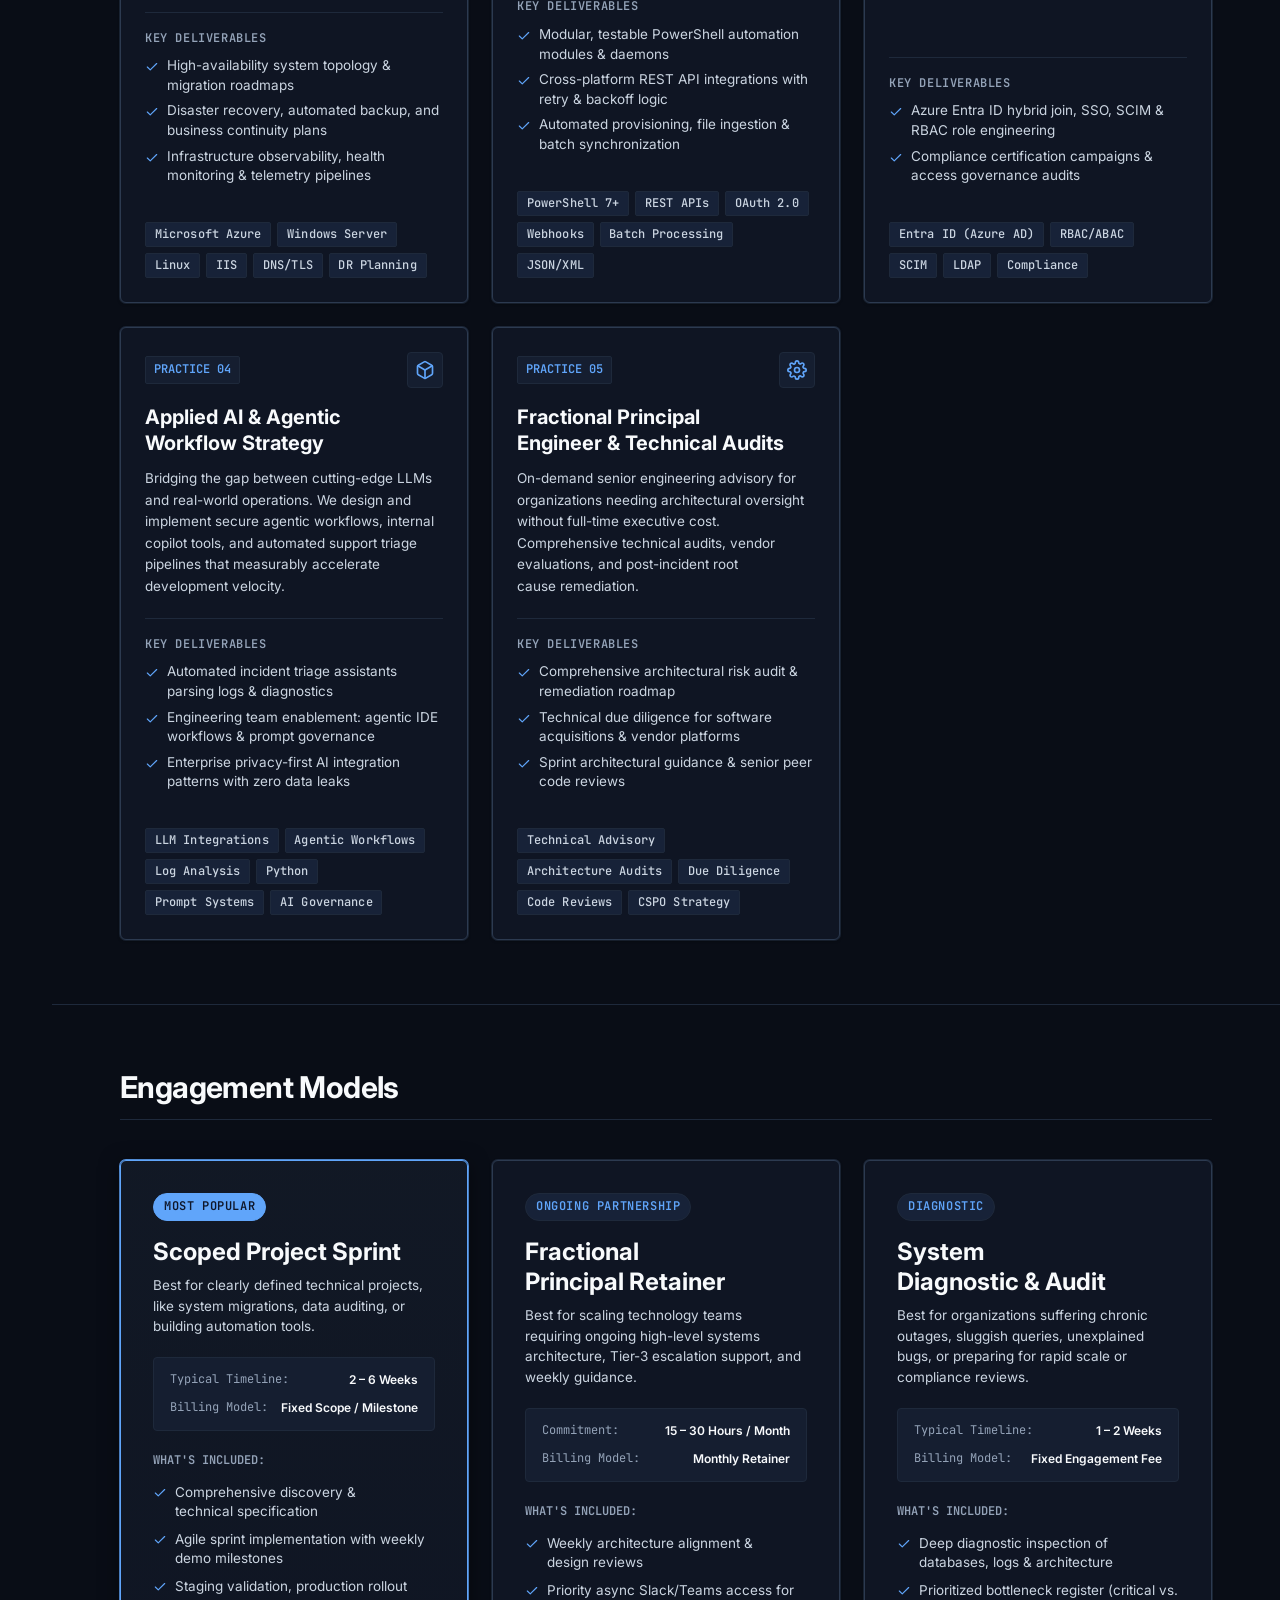
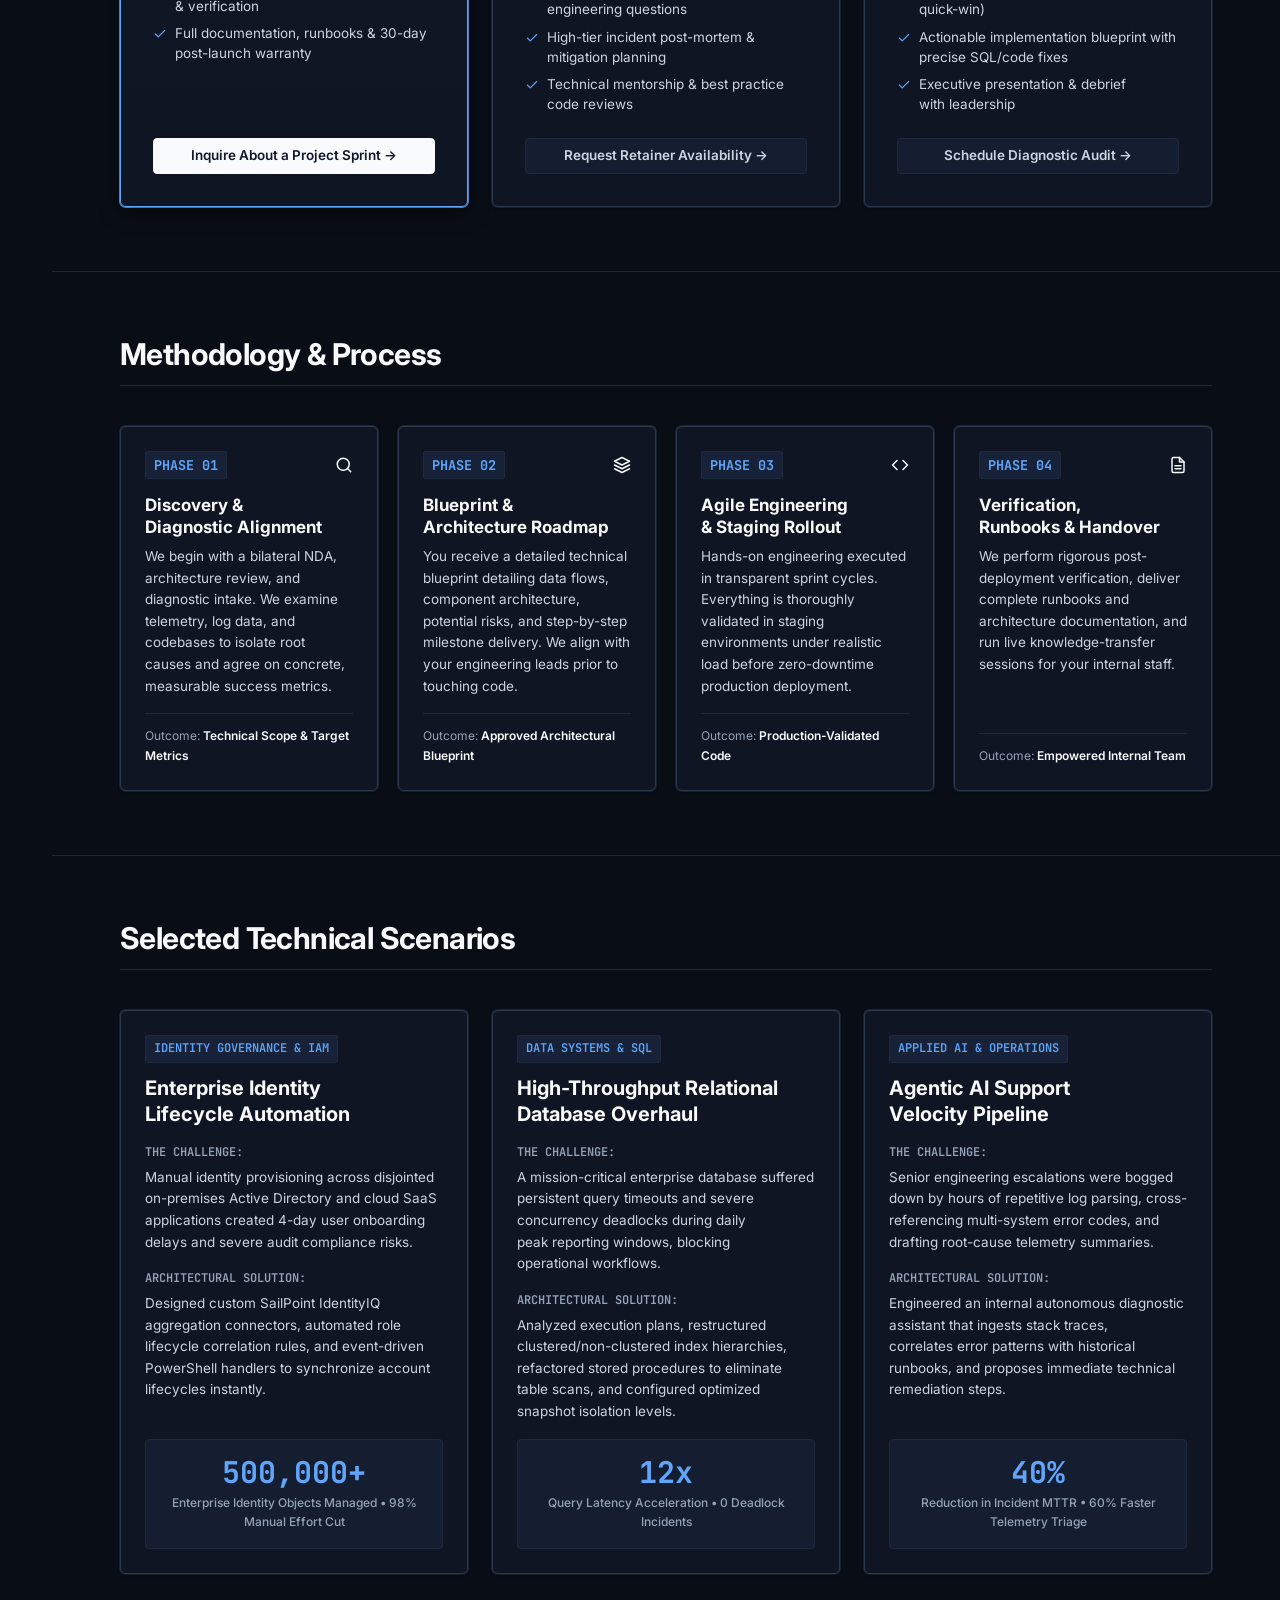
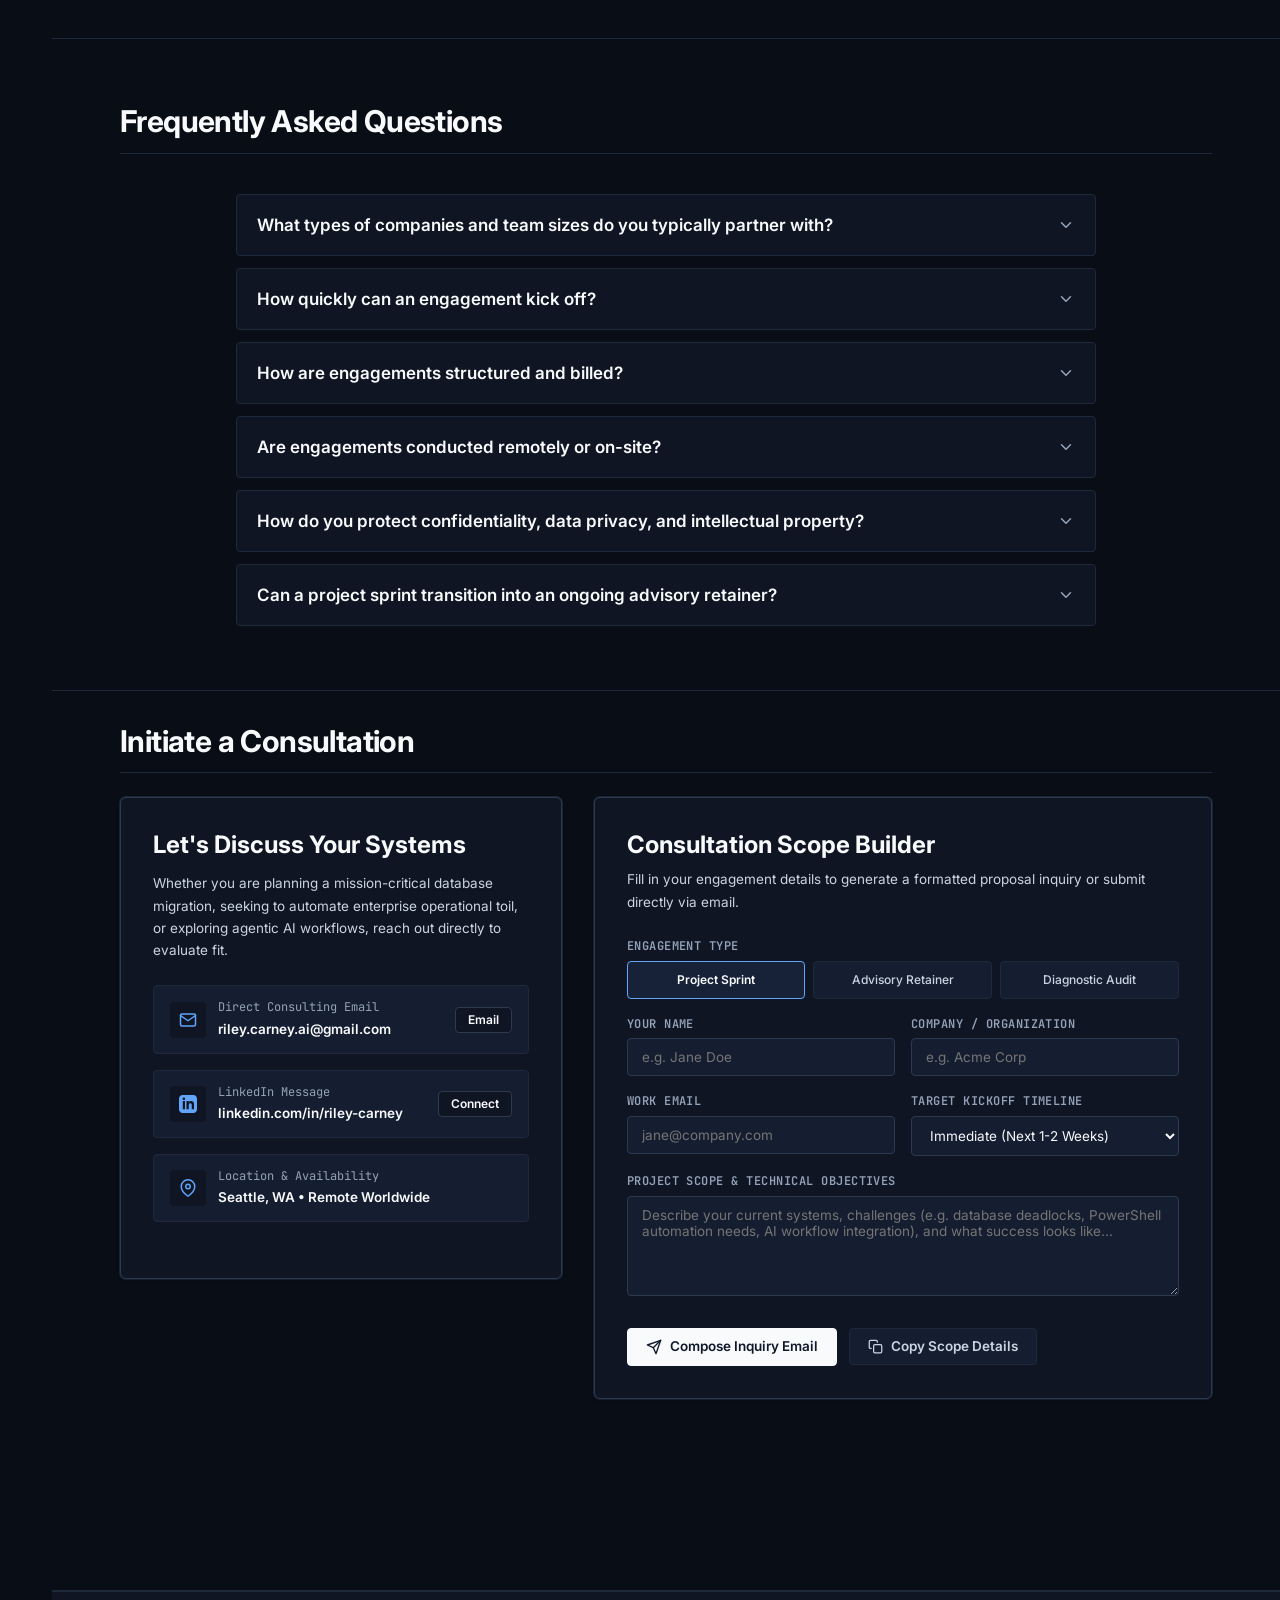
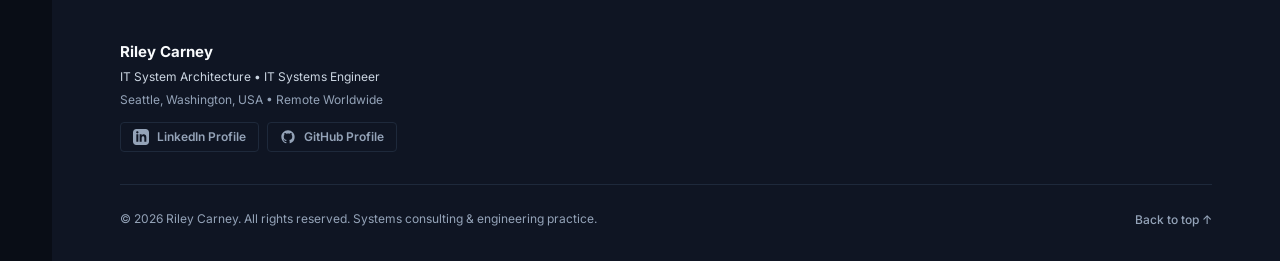
==== commit af35e60a: "feat: rework site with default consulting section and private profile suburl" ====
--- a/index.html
+++ b/index.html
@@ -6,76 +6,53 @@
   <meta name="color-scheme" content="dark" />
 
   <!-- Primary Meta Tags -->
-  <title>Riley Carney — IT Systems Engineer &amp; Principal Product Support Engineer</title>
-  <meta name="title" content="Riley Carney — IT Systems Engineer &amp; Principal Product Support Engineer" />
-  <meta name="description" content="Official portfolio and executive curriculum vitae for Riley Carney. IT Systems Engineer with 8+ years of experience in backend systems engineering, data infrastructure, SQL, PowerShell, and AI-enabled workflows. Seattle, WA." />
+  <title>Riley Carney — Systems &amp; Technical Consulting | Independent Systems Architecture</title>
+  <meta name="title" content="Riley Carney — Systems &amp; Technical Consulting | Independent Systems Architecture" />
+  <meta name="description" content="Independent systems consulting and technical advisory by Riley Carney. Engineering resilient backend architectures, high-performance SQL data infrastructure, enterprise PowerShell automation, and pragmatic agentic AI workflows. Seattle, WA." />
   <meta name="author" content="Riley Carney" />
-  <meta name="keywords" content="Riley Carney, IT Systems Engineer, Principal Product Support Engineer, Systems Engineering, Data Infrastructure, PowerShell, SQL, Microsoft Azure, SailPoint IdentityIQ, Agentic Workflows, AI Adoption, CSPO, Seattle WA" />
-  <link rel="canonical" href="https://rileycarney.github.io" />
+  <meta name="keywords" content="Riley Carney Consulting, Systems Architecture Consulting, Data Infrastructure Consulting, SQL Optimization, PowerShell Automation, SailPoint IdentityIQ, Agentic AI Workflows, Fractional Principal Engineer, Technical Advisory, Seattle WA" />
+  <link rel="canonical" href="https://rileycarney.github.io/" />
 
   <!-- Open Graph / Facebook -->
-  <meta property="og:type" content="profile" />
+  <meta property="og:type" content="website" />
   <meta property="og:url" content="https://rileycarney.github.io/" />
-  <meta property="og:title" content="Riley Carney — IT Systems Engineer &amp; Principal Product Support Engineer" />
-  <meta property="og:description" content="8+ years engineering backend systems, scalable data infrastructure, PowerShell and API automation, and AI adoption workflows. Seattle, WA." />
+  <meta property="og:title" content="Riley Carney — Systems &amp; Technical Consulting" />
+  <meta property="og:description" content="Independent systems architecture, high-performance data pipelines, enterprise automation, and pragmatic AI adoption workflows. Seattle, WA." />
   <meta property="og:image" content="https://rileycarney.github.io/assets/profile.jpg" />
-  <meta property="profile:first_name" content="Riley" />
-  <meta property="profile:last_name" content="Carney" />
 
   <!-- Twitter Card -->
   <meta name="twitter:card" content="summary" />
   <meta name="twitter:url" content="https://rileycarney.github.io/" />
-  <meta name="twitter:title" content="Riley Carney — IT Systems Engineer" />
-  <meta name="twitter:description" content="Official engineering portfolio for Riley Carney. Seattle, WA." />
+  <meta name="twitter:title" content="Riley Carney — Systems Consulting" />
+  <meta name="twitter:description" content="Independent systems engineering, scalable data infrastructure, and AI automation advisory. Seattle, WA." />
   <meta name="twitter:image" content="https://rileycarney.github.io/assets/profile.jpg" />
 
   <!-- Schema.org JSON-LD -->
   <script type="application/ld+json">
   {
     "@context": "https://schema.org",
-    "@type": "Person",
-    "name": "Riley Carney",
-    "jobTitle": "Principal Product Support Engineer",
-    "worksFor": {
-      "@type": "Organization",
-      "name": "Zoetis"
-    },
+    "@type": "ProfessionalService",
+    "name": "Riley Carney Systems Consulting",
+    "image": "https://rileycarney.github.io/assets/profile.jpg",
+    "url": "https://rileycarney.github.io/",
+    "telephone": "",
+    "priceRange": "$$$$",
     "address": {
       "@type": "PostalAddress",
       "addressLocality": "Seattle",
       "addressRegion": "WA",
       "addressCountry": "US"
     },
-
-    "url": "https://rileycarney.github.io",
-    "image": "https://rileycarney.github.io/assets/profile.jpg",
-    "sameAs": [
-      "https://www.linkedin.com/in/riley-carney",
-      "https://github.com/RileyCarney"
-    ],
-    "alumniOf": [
-      {
-        "@type": "EducationalOrganization",
-        "name": "University of Washington",
-        "credential": "Bachelor of Science, Mathematics"
-      },
-      {
-        "@type": "EducationalOrganization",
-        "name": "Bellevue College",
-        "credential": "Associate Degree, Mathematics DTA"
-      }
-    ],
-    "hasCredential": [
-      {
-        "@type": "EducationalOccupationalCredential",
-        "name": "Certified Scrum Product Owner (CSPO)",
-        "credentialCategory": "Certification",
-        "recognizedBy": {
-          "@type": "Organization",
-          "name": "Scrum Alliance"
-        }
-      }
-    ]
+    "founder": {
+      "@type": "Person",
+      "name": "Riley Carney",
+      "jobTitle": "Principal Systems Consultant & IT Systems Engineer",
+      "sameAs": [
+        "https://www.linkedin.com/in/riley-carney",
+        "https://github.com/RileyCarney"
+      ]
+    },
+    "description": "Independent systems engineering, database performance optimization, enterprise automation, and AI adoption advisory for high-growth enterprises."
   }
   </script>
 
@@ -85,144 +62,133 @@
   <link href="https://fonts.googleapis.com/css2?family=Inter:wght@400;500;600;700&family=JetBrains+Mono:wght@400;500;600&display=swap" rel="stylesheet" />
 
   <!-- Stylesheet -->
-  <link rel="stylesheet" href="css/style.css?v=1.4" />
+  <link rel="stylesheet" href="css/style.css?v=1.6" />
 </head>
 <body>
 
   <!-- Accessible Skip Link -->
   <a href="#main-content" class="skip-link">Skip to main content</a>
 
+  <!-- Floating Mobile Menu Button -->
+  <button id="mobile-menu-btn" class="mobile-menu-btn" aria-label="Open navigation menu" aria-expanded="false" aria-controls="mobile-nav">
+    <span class="hamburger-line"></span>
+    <span class="hamburger-line"></span>
+    <span class="hamburger-line"></span>
+  </button>
+
+  <!-- Mobile Navigation Drawer -->
+  <nav id="mobile-nav" class="mobile-nav" aria-label="Mobile Navigation">
+    <div class="mobile-nav-inner">
+      <div class="mobile-brand-box">
+        <span class="mobile-brand-name">Riley Carney</span>
+        <span class="mobile-brand-sub">Systems &amp; Technical Consulting</span>
+      </div>
+      <ul class="mobile-nav-menu">
+        <li><a href="#consulting-hero" class="mobile-nav-link">Overview</a></li>
+        <li><a href="#value-prop" class="mobile-nav-link">Core Values</a></li>
+        <li><a href="#services" class="mobile-nav-link">Practice Areas</a></li>
+        <li><a href="#engagement" class="mobile-nav-link">Engagement Models</a></li>
+        <li><a href="#methodology" class="mobile-nav-link">Methodology</a></li>
+        <li><a href="#case-studies" class="mobile-nav-link">Case Studies</a></li>
+        <li><a href="#faq" class="mobile-nav-link">FAQ</a></li>
+        <li><a href="#inquire" class="mobile-nav-link">Inquire</a></li>
+      </ul>
+    </div>
+  </nav>
+
   <!-- ====================================================
-       TOP NAVIGATION / MASTHEAD
+       LEFT NAVIGATION BAR (CONSULTING SECTIONS)
        ==================================================== -->
-  <header id="site-header" class="site-header" role="banner">
-    <div class="header-container">
-      <div class="header-brand">
-        <a href="#hero" class="brand-link" aria-label="Riley Carney, Home">
-          <span class="brand-name">Riley Carney</span>
-          <span class="brand-separator" aria-hidden="true">/</span>
-          <span class="brand-title">IT Systems Engineer</span>
-        </a>
-      </div>
-
-      <div class="header-actions">
-        <!-- Mobile Menu Toggle Button -->
-        <button id="mobile-menu-btn" class="mobile-menu-btn" aria-label="Open navigation menu" aria-expanded="false" aria-controls="mobile-nav">
-          <span class="hamburger-line"></span>
-          <span class="hamburger-line"></span>
-          <span class="hamburger-line"></span>
-        </button>
-      </div>
+  <aside id="left-sidebar" class="left-sidebar" aria-label="Consulting Navigation">
+    <div class="sidebar-brand">
+      <a href="#consulting-hero" class="sidebar-brand-link" aria-label="Riley Carney Consulting">
+        <span class="sidebar-brand-avatar">RC</span>
+        <span class="sidebar-brand-text">
+          <span class="sidebar-brand-name">Riley Carney</span>
+          <span class="sidebar-brand-sub">Consulting</span>
+        </span>
+      </a>
     </div>
-
-    <!-- Mobile Navigation Drawer -->
-    <nav id="mobile-nav" class="mobile-nav" aria-label="Mobile Navigation">
-      <div class="mobile-nav-inner">
-        <ul class="mobile-nav-menu">
-          <li><a href="#hero" class="mobile-nav-link">Home</a></li>
-          <li><a href="#summary" class="mobile-nav-link">Summary</a></li>
-          <li><a href="#experience" class="mobile-nav-link">Experience</a></li>
-          <li><a href="#projects" class="mobile-nav-link">Projects</a></li>
-          <li><a href="#skills" class="mobile-nav-link">Skills</a></li>
-          <li><a href="#education" class="mobile-nav-link">Education &amp; Certs</a></li>
-          <li><a href="#contact" class="mobile-nav-link">Contact</a></li>
-        </ul>
-      </div>
-    </nav>
-  </header>
-
-  <!-- ====================================================
-       LEFT NAVIGATION BAR (ALWAYS VISIBLE)
-       ==================================================== -->
-  <aside id="left-sidebar" class="left-sidebar" aria-label="Section Navigation">
-    <nav class="sidebar-nav" aria-label="Sections">
+    <nav class="sidebar-nav" aria-label="Consulting Sections">
       <ul class="sidebar-menu">
         <li>
-          <a href="#hero" class="sidebar-link" data-label="Home">
+          <a href="#consulting-hero" class="sidebar-link active" data-label="Overview" aria-current="true">
             <span class="sidebar-icon" aria-hidden="true">
               <svg width="18" height="18" viewBox="0 0 24 24" fill="none" stroke="currentColor" stroke-width="2" stroke-linecap="round" stroke-linejoin="round">
                 <path d="M3 9l9-7 9 7v11a2 2 0 0 1-2 2H5a2 2 0 0 1-2-2z"></path>
                 <polyline points="9 22 9 12 15 12 15 22"></polyline>
               </svg>
             </span>
-            <span class="sidebar-label">Home</span>
+            <span class="sidebar-label">Overview</span>
           </a>
         </li>
         <li>
-          <a href="#summary" class="sidebar-link" data-label="Summary">
-            <span class="sidebar-icon" aria-hidden="true">
-              <svg width="18" height="18" viewBox="0 0 24 24" fill="none" stroke="currentColor" stroke-width="2" stroke-linecap="round" stroke-linejoin="round">
-                <path d="M14 2H6a2 2 0 0 0-2 2v16a2 2 0 0 0 2 2h12a2 2 0 0 0 2-2V8z"></path>
-                <polyline points="14 2 14 8 20 8"></polyline>
-                <line x1="16" y1="13" x2="8" y2="13"></line>
-                <line x1="16" y1="17" x2="8" y2="17"></line>
-                <line x1="10" y1="9" x2="8" y2="9"></line>
-              </svg>
-            </span>
-            <span class="sidebar-label">Summary</span>
-          </a>
-        </li>
-        <li>
-          <a href="#experience" class="sidebar-link" data-label="Experience">
+          <a href="#services" class="sidebar-link" data-label="Services">
             <span class="sidebar-icon" aria-hidden="true">
               <svg width="18" height="18" viewBox="0 0 24 24" fill="none" stroke="currentColor" stroke-width="2" stroke-linecap="round" stroke-linejoin="round">
                 <rect x="2" y="7" width="20" height="14" rx="2" ry="2"></rect>
                 <path d="M16 21V5a2 2 0 0 0-2-2h-4a2 2 0 0 0-2 2v16"></path>
               </svg>
             </span>
-            <span class="sidebar-label">Experience</span>
+            <span class="sidebar-label">Services</span>
           </a>
         </li>
         <li>
-          <a href="#projects" class="sidebar-link" data-label="Projects">
+          <a href="#engagement" class="sidebar-link" data-label="Engagements">
             <span class="sidebar-icon" aria-hidden="true">
               <svg width="18" height="18" viewBox="0 0 24 24" fill="none" stroke="currentColor" stroke-width="2" stroke-linecap="round" stroke-linejoin="round">
-                <polyline points="16 18 22 12 16 6"></polyline>
-                <polyline points="8 6 2 12 8 18"></polyline>
+                <path d="M17 21v-2a4 4 0 0 0-4-4H5a4 4 0 0 0-4 4v2"></path>
+                <circle cx="9" cy="7" r="4"></circle>
+                <path d="M23 21v-2a4 4 0 0 0-3-3.87"></path>
+                <path d="M16 3.13a4 4 0 0 1 0 7.75"></path>
               </svg>
             </span>
-            <span class="sidebar-label">Projects</span>
+            <span class="sidebar-label">Engagements</span>
           </a>
         </li>
         <li>
-          <a href="#skills" class="sidebar-link" data-label="Skills">
+          <a href="#methodology" class="sidebar-link" data-label="Process">
             <span class="sidebar-icon" aria-hidden="true">
               <svg width="18" height="18" viewBox="0 0 24 24" fill="none" stroke="currentColor" stroke-width="2" stroke-linecap="round" stroke-linejoin="round">
-                <rect x="4" y="4" width="16" height="16" rx="2"></rect>
-                <rect x="9" y="9" width="6" height="6"></rect>
-                <line x1="9" y1="1" x2="9" y2="4"></line>
-                <line x1="15" y1="1" x2="15" y2="4"></line>
-                <line x1="9" y1="20" x2="9" y2="23"></line>
-                <line x1="15" y1="20" x2="15" y2="23"></line>
-                <line x1="20" y1="9" x2="23" y2="9"></line>
-                <line x1="20" y1="15" x2="23" y2="15"></line>
-                <line x1="1" y1="9" x2="4" y2="9"></line>
-                <line x1="1" y1="15" x2="4" y2="15"></line>
+                <polyline points="22 12 18 12 15 21 9 3 6 12 2 12"></polyline>
               </svg>
             </span>
-            <span class="sidebar-label">Skills</span>
+            <span class="sidebar-label">Process</span>
           </a>
         </li>
         <li>
-          <a href="#education" class="sidebar-link" data-label="Education">
+          <a href="#case-studies" class="sidebar-link" data-label="Case Studies">
             <span class="sidebar-icon" aria-hidden="true">
               <svg width="18" height="18" viewBox="0 0 24 24" fill="none" stroke="currentColor" stroke-width="2" stroke-linecap="round" stroke-linejoin="round">
-                <path d="M22 10v6M2 10l10-5 10 5-10 5z"></path>
-                <path d="M6 12v5c3 3 9 3 12 0v-5"></path>
+                <line x1="18" y1="20" x2="18" y2="10"></line>
+                <line x1="12" y1="20" x2="12" y2="4"></line>
+                <line x1="6" y1="20" x2="6" y2="14"></line>
               </svg>
             </span>
-            <span class="sidebar-label">Education</span>
+            <span class="sidebar-label">Case Studies</span>
           </a>
         </li>
         <li>
-          <a href="#contact" class="sidebar-link" data-label="Contact">
+          <a href="#faq" class="sidebar-link" data-label="FAQ">
+            <span class="sidebar-icon" aria-hidden="true">
+              <svg width="18" height="18" viewBox="0 0 24 24" fill="none" stroke="currentColor" stroke-width="2" stroke-linecap="round" stroke-linejoin="round">
+                <circle cx="12" cy="12" r="10"></circle>
+                <path d="M9.09 9a3 3 0 0 1 5.83 1c0 2-3 3-3 3"></path>
+                <line x1="12" y1="17" x2="12.01" y2="17"></line>
+              </svg>
+            </span>
+            <span class="sidebar-label">FAQ</span>
+          </a>
+        </li>
+        <li>
+          <a href="#inquire" class="sidebar-link" data-label="Inquire">
             <span class="sidebar-icon" aria-hidden="true">
               <svg width="18" height="18" viewBox="0 0 24 24" fill="none" stroke="currentColor" stroke-width="2" stroke-linecap="round" stroke-linejoin="round">
                 <path d="M4 4h16c1.1 0 2 .9 2 2v12c0 1.1-.9 2-2 2H4c-1.1 0-2-.9-2-2V6c0-1.1.9-2 2-2z"></path>
                 <polyline points="22,6 12,13 2,6"></polyline>
               </svg>
             </span>
-            <span class="sidebar-label">Contact</span>
+            <span class="sidebar-label">Inquire</span>
           </a>
         </li>
       </ul>
@@ -235,63 +201,52 @@
   <main id="main-content">
 
     <!-- ====================================================
-         HERO / EXECUTIVE DOSSIER
+         CONSULTING HERO SECTION
          ==================================================== -->
-    <section id="hero" class="hero-section" aria-label="Executive Profile">
+    <section id="consulting-hero" class="hero-section" aria-label="Systems Consulting Overview">
       <div class="content-container">
-        <div class="hero-grid">
-
-          <!-- Left Column: Portrait & Verification -->
-          <div class="hero-media-col">
-            <div class="portrait-frame">
-              <img
-                src="assets/profile.jpg"
-                alt="Riley Carney"
-                class="portrait-img"
-                width="240"
-                height="240"
-                loading="eager"
-              />
-            </div>
-            <div class="status-indicator-box">
-              <span class="status-dot" aria-hidden="true"></span>
-              <span class="status-text">Based in Seattle, WA &bull; Remote</span>
-            </div>
-          </div>
-
-          <!-- Right Column: Identity & Executive Overview -->
-          <div class="hero-content-col">
-            <div class="official-eyebrow">
-              <span>Curriculum Vitae</span>
-              <span class="bullet-divider" aria-hidden="true">&bull;</span>
-              <span>Updated 2026</span>
-            </div>
-
-            <h1 class="hero-heading">Riley Carney</h1>
-
-            <p class="hero-role-title">
-              IT Systems Engineer <span class="role-separator" aria-hidden="true">|</span> Principal Product Support Engineer
-            </p>
-
-            <div class="hero-contact-strip">
-              <a href="https://www.linkedin.com/in/riley-carney" target="_blank" rel="noopener noreferrer" class="btn btn-secondary">
-                <svg width="16" height="16" viewBox="0 0 24 24" fill="currentColor" aria-hidden="true">
-                  <path d="M19 0h-14c-2.761 0-5 2.239-5 5v14c0 2.761 2.239 5 5 5h14c2.762 0 5-2.239 5-5v-14c0-2.761-2.238-5-5-5zm-11 19h-3v-11h3v11zm-1.5-12.268c-.966 0-1.75-.79-1.75-1.764s.784-1.764 1.75-1.764 1.75.79 1.75 1.764-.783 1.764-1.75 1.764zm13.5 12.268h-3v-5.604c0-3.368-4-3.113-4 0v5.604h-3v-11h3v1.765c1.396-2.586 7-2.777 7 2.476v6.759z"/>
-                </svg>
-                LinkedIn Profile
+        <div class="consulting-hero-grid">
+
+          <div>
+            <div class="consulting-eyebrow">
+              <span class="eyebrow-accent">Riley Carney</span> &bull; Systems &amp; Technical Consulting
+            </div>
+
+            <h1 class="consulting-heading">
+              IT System and Workflow Design
+            </h1>
+
+            <p class="consulting-lead">
+              Independent consulting for businesses, technology leaders, and engineering teams for system architecture and workflow design. We eliminate architectural bottlenecks, automate manual processes, and deploy production-ready AI workflows to streamline productivity.
+            </p>
+
+            <div class="consulting-action-group">
+              <a href="#inquire" class="btn btn-primary">
+                Schedule Initial Consultation &rarr;
               </a>
-              <a href="https://github.com/RileyCarney" target="_blank" rel="noopener noreferrer" class="btn btn-secondary">
-                <svg width="16" height="16" viewBox="0 0 24 24" fill="currentColor" aria-hidden="true">
-                  <path fill-rule="evenodd" clip-rule="evenodd" d="M12 2C6.477 2 2 6.484 2 12.017c0 4.425 2.865 8.18 6.839 9.504.5.092.682-.217.682-.483 0-.237-.008-.868-.013-1.703-2.782.605-3.369-1.343-3.369-1.343-.454-1.158-1.11-1.466-1.11-1.466-.908-.62.069-.608.069-.608 1.003.07 1.53 1.032 1.53 1.032.892 1.53 2.341 1.088 2.91.832.092-.647.35-1.088.636-1.338-2.22-.253-4.555-1.113-4.555-4.951 0-1.093.39-1.988 1.029-2.688-.103-.253-.446-1.272.098-2.65 0 0 .84-.27 2.75 1.026A9.564 9.564 0 0112 6.844c.85.004 1.705.115 2.504.337 1.909-1.296 2.747-1.027 2.747-1.027.546 1.379.202 2.398.1 2.651.64.7 1.028 1.595 1.028 2.688 0 3.848-2.339 4.695-4.566 4.943.359.309.678.92.678 1.855 0 1.338-.012 2.419-.012 2.747 0 .268.18.58.688.482A10.019 10.019 0 0022 12.017C22 6.484 17.522 2 12 2z"/>
-                </svg>
-                GitHub Profile
+              <a href="#services" class="btn btn-secondary">
+                Explore Practice Areas
               </a>
-
-            </div>
-
-            <p class="hero-summary-lead">
-              IT Systems Engineer with 8+ years of experience in technical product support, backend systems engineering, and data infrastructure. Demonstrated expertise in SQL, PowerShell, and API automation with a passion for data analytics and scalable system design. Experienced AI practitioner leading enterprise AI adoption and engineering agentic workflows that reduce SLAs and automate customer support pipelines.
-            </p>
+            </div>
+
+            <div class="consulting-pillars-row">
+              <div class="consulting-pillar-item">
+                <span class="pillar-num">01 / ARCHITECTURE</span>
+                <span class="pillar-title">Backend Systems &amp; Resilient Infrastructure</span>
+              </div>
+              <div class="consulting-pillar-item">
+                <span class="pillar-num">02 / DATA &amp; SQL</span>
+                <span class="pillar-title">High-Performance Relational Data Pipelines</span>
+              </div>
+              <div class="consulting-pillar-item">
+                <span class="pillar-num">03 / AUTOMATION</span>
+                <span class="pillar-title">Enterprise PowerShell &amp; Identity Automation</span>
+              </div>
+              <div class="consulting-pillar-item">
+                <span class="pillar-num">04 / AI WORKFLOWS</span>
+                <span class="pillar-title">Pragmatic AI Systems &amp; Operational Tooling</span>
+              </div>
+            </div>
           </div>
 
         </div>
@@ -299,346 +254,522 @@
     </section>
 
     <!-- ====================================================
-         KEY METRICS & IMPACT HIGHLIGHTS
+         CONSULTING VALUE PROPOSITION & CORE VALUES
          ==================================================== -->
-
-    <!-- ====================================================
-         EXECUTIVE SUMMARY
-         ==================================================== -->
-    <section id="summary" class="section-block summary-section" aria-labelledby="summary-heading">
+    <section id="value-prop" class="section-block" aria-labelledby="value-prop-heading">
       <div class="content-container">
         <div class="section-header-box">
-          <h2 id="summary-heading" class="section-title">Professional Profile</h2>
+          <h2 id="value-prop-heading" class="section-title">Core Values</h2>
           <div class="section-rule" aria-hidden="true"></div>
         </div>
 
-        <div class="summary-body-grid">
-          <div class="summary-statement-card">
-            <h3 class="statement-title">Executive Summary</h3>
-            <p class="statement-paragraph">
-              IT Systems Engineer with 8+ years of experience in technical product support, backend systems engineering, and data infrastructure. Demonstrated expertise in SQL, PowerShell, and API automation with a passion for data analytics and scalable system design. Proven ability to collaborate cross-functionally and deliver reliable solutions that improve efficiency, reliability, and user satisfaction. Currently deepening experience in cloud platforms and user support automation through AI platforms.
-            </p>
-          </div>
-
-          <div class="summary-details-card">
-            <h3 class="statement-title">Core Engineering Foundations</h3>
-            <ul class="foundation-list">
-              <li>
-                <strong>Systems Architecture &amp; Reliability:</strong> Bridging operational service desk discipline with resilient backend engineering, automated provisioning, and ecosystem monitoring.
-              </li>
-              <li>
-                <strong>AI &amp; Agentic Automation:</strong> Leading IT infrastructure initiatives for enterprise AI adoption in laboratory and customer support environments to lower SLAs.
-              </li>
-              <li>
-                <strong>Applied Mathematical Foundations:</strong> Holding a BS in Mathematics from the University of Washington, utilizing analytical rigor for complex algorithms, data modeling, and incident root cause analysis.
-              </li>
-              <li>
-                <strong>Enterprise Compliance &amp; IAM:</strong> Extensive background executing large-scale identity governance (SailPoint IIQ) and HIPAA-compliant data transformations.
-              </li>
-            </ul>
-          </div>
+        <div class="value-props-grid">
+
+          <div class="value-card">
+            <div class="value-card-icon" aria-hidden="true">
+              <svg width="22" height="22" viewBox="0 0 24 24" fill="none" stroke="currentColor" stroke-width="2" stroke-linecap="round" stroke-linejoin="round">
+                <path d="M12 22s8-4 8-10V5l-8-3-8 3v7c0 6 8 10 8 10z"></path>
+              </svg>
+            </div>
+            <h3 class="value-card-title">Direct Ownership</h3>
+            <p class="value-card-desc">
+              Zero management or overhead required. Every engagement is fully led directly by a Principal Engineer with over eight years of enterprise production experience.
+            </p>
+          </div>
+
+          <div class="value-card">
+            <div class="value-card-icon" aria-hidden="true">
+              <svg width="22" height="22" viewBox="0 0 24 24" fill="none" stroke="currentColor" stroke-width="2" stroke-linecap="round" stroke-linejoin="round">
+                <circle cx="12" cy="12" r="10"></circle>
+                <path d="M12 6v6l4 2"></path>
+              </svg>
+            </div>
+            <h3 class="value-card-title">Mathematical Rigor</h3>
+            <p class="value-card-desc">
+              Rooted in a formal UW Mathematics foundation, solutions are built to be analytically sound, systematically benchmarked, and delivered to handle complex environments.
+            </p>
+          </div>
+
+          <div class="value-card">
+            <div class="value-card-icon" aria-hidden="true">
+              <svg width="22" height="22" viewBox="0 0 24 24" fill="none" stroke="currentColor" stroke-width="2" stroke-linecap="round" stroke-linejoin="round">
+                <path d="M22 11.08V12a10 10 0 1 1-5.93-9.14"></path>
+                <polyline points="22 4 12 14.01 9 11.01"></polyline>
+              </svg>
+            </div>
+            <h3 class="value-card-title">Production Reliability</h3>
+            <p class="value-card-desc">
+              Tests under stringent uptime demands of Fortune 500 companies, we design solutions for high availability and aim for a four nine rating. We strive for zero unplanned downtime, clear failovers, and resilient error detection.
+            </p>
+          </div>
+
+          <div class="value-card">
+            <div class="value-card-icon" aria-hidden="true">
+              <svg width="22" height="22" viewBox="0 0 24 24" fill="none" stroke="currentColor" stroke-width="2" stroke-linecap="round" stroke-linejoin="round">
+                <polyline points="16 18 22 12 16 6"></polyline>
+                <polyline points="8 6 2 12 8 18"></polyline>
+              </svg>
+            </div>
+            <h3 class="value-card-title">Full IP</h3>
+            <p class="value-card-desc">
+              100% of created code, automation scripts, and architecture artifacts belong entirely to you. Every project will conclude with robust documentation to allow for easy transition and minimal post-project maintenence.
+            </p>
+          </div>
+
         </div>
       </div>
     </section>
 
     <!-- ====================================================
-         EXPERIENCE
+         CORE PRACTICE AREAS / CONSULTING SERVICES
          ==================================================== -->
-    <section id="experience" class="section-block experience-section" aria-labelledby="experience-heading">
+    <section id="services" class="section-block" aria-labelledby="services-heading">
       <div class="content-container">
         <div class="section-header-box">
-          <h2 id="experience-heading" class="section-title">Experience</h2>
+          <h2 id="services-heading" class="section-title">Core Practice Areas</h2>
           <div class="section-rule" aria-hidden="true"></div>
         </div>
 
-        <div class="timeline-container">
-
-          <!-- Role 1: Zoetis -->
-          <article class="timeline-entry" aria-label="Zoetis — Principal Product Support Engineer">
-            <div class="timeline-aside">
-              <span class="timeline-period-badge">July 2022 – Present</span>
-              <span class="timeline-location-label">Remote</span>
-            </div>
-            <div class="timeline-main">
-              <div class="timeline-entry-header">
-                <div>
-                  <h3 class="entry-role">Principal Product Support Engineer</h3>
-                  <div class="entry-org">Zoetis</div>
-                </div>
-                <span class="entry-badge-status">Current Role</span>
-              </div>
-
-              <ul class="entry-bullet-list">
-                <li>IT infrastructure lead to provide expertise for AI pipelines in ZRL.</li>
-                <li>Engineered agentic workflows to provide customers with quicker support and turnaround times.</li>
-                <li>Serve as a white-glove service expert at ZRL for customers through understanding the entire infrastructure stack as a Subject Matter Expert (SME).</li>
-                <li>Built multiple support tools to extrapolate data and processes into automatic workflows.</li>
-                <li>Engineered SQL-based diagnostics and support tools, accelerating bug identification and resolution by 40%.</li>
-                <li>Developed automated routines for hardware programming using internal APIs, reducing configuration errors and manual intervention.</li>
-                <li>Supported and triaged ecosystem-level issues in collaboration with developers and system engineers.</li>
-                <li>Contributed to infrastructure configuration planning for scalable internal applications and analytics support.</li>
-                <li>Acted as technical liaison across internal stakeholders and product teams to deliver system enhancements.</li>
-                <li>Contributed to KPI reporting and analysis to optimize staffing and resource allocation.</li>
+        <div class="services-grid">
+
+          <!-- Service 1 -->
+          <div class="service-card">
+            <div class="service-card-top">
+              <span class="service-index">PRACTICE 01</span>
+              <div class="service-icon-box" aria-hidden="true">
+                <svg width="20" height="20" viewBox="0 0 24 24" fill="none" stroke="currentColor" stroke-width="2" stroke-linecap="round" stroke-linejoin="round">
+                  <rect x="2" y="2" width="20" height="8" rx="2" ry="2"></rect>
+                  <rect x="2" y="14" width="20" height="8" rx="2" ry="2"></rect>
+                  <line x1="6" y1="6" x2="6.01" y2="6"></line>
+                  <line x1="6" y1="18" x2="6.01" y2="18"></line>
+                </svg>
+              </div>
+            </div>
+            <h3 class="service-title">System Architecture</h3>
+            <p class="service-description">
+              Architecturing critical system infrastructure across Azure, Google, and on-premises environments to ensure fault tolerance, automated failover, and operational resilience.
+            </p>
+            <div class="service-deliverables-box">
+              <div class="deliverables-heading">Key Deliverables</div>
+              <ul class="deliverables-list">
+                <li>
+                  <svg width="14" height="14" viewBox="0 0 24 24" fill="none" stroke="currentColor" stroke-width="2" stroke-linecap="round" stroke-linejoin="round"><polyline points="20 6 9 17 4 12"></polyline></svg>
+                  <span>High-availability system topology &amp; migration roadmaps</span>
+                </li>
+                <li>
+                  <svg width="14" height="14" viewBox="0 0 24 24" fill="none" stroke="currentColor" stroke-width="2" stroke-linecap="round" stroke-linejoin="round"><polyline points="20 6 9 17 4 12"></polyline></svg>
+                  <span>Disaster recovery, automated backup, and business continuity plans</span>
+                </li>
+                <li>
+                  <svg width="14" height="14" viewBox="0 0 24 24" fill="none" stroke="currentColor" stroke-width="2" stroke-linecap="round" stroke-linejoin="round"><polyline points="20 6 9 17 4 12"></polyline></svg>
+                  <span>Infrastructure observability, health monitoring &amp; telemetry pipelines</span>
+                </li>
               </ul>
-
-              <div class="entry-tech-tags">
-                <span class="tech-tag">SQL</span>
-                <span class="tech-tag">PowerShell</span>
-                <span class="tech-tag">Internal APIs</span>
-                <span class="tech-tag">Agentic Workflows</span>
-                <span class="tech-tag">AI Adoption</span>
-                <span class="tech-tag">Ecosystem Triage</span>
-                <span class="tech-tag">KPI Analytics</span>
-                <span class="tech-tag">Infrastructure Planning</span>
-              </div>
-            </div>
-          </article>
-
-          <!-- Role 2: Direct Technology -->
-          <article class="timeline-entry" aria-label="Direct Technology — Service Desk Lead">
-            <div class="timeline-aside">
-              <span class="timeline-period-badge">March 2020 – August 2022</span>
-              <span class="timeline-location-label">Greater Seattle Area, WA</span>
-            </div>
-            <div class="timeline-main">
-              <div class="timeline-entry-header">
-                <div>
-                  <h3 class="entry-role">Service Desk Lead</h3>
-                  <div class="entry-org">Direct Technology</div>
-                </div>
-              </div>
-
-              <ul class="entry-bullet-list">
-                <li>Led a legacy application modernization initiative, aligning data systems with modern analytics capabilities.</li>
-                <li>Provided white-glove IT hardware and software support to executive leadership.</li>
-                <li>Created and maintained automation scripts in PowerShell to streamline provisioning and system maintenance.</li>
-                <li>Coached junior analysts on structured debugging, ticket resolution, and best practices to improve ticket turnaround time efficiency by 100%.</li>
-                <li>Improved resolution times and system reliability through proactive monitoring and escalation management.</li>
-                <li>Led staffing initiative to ensure around-the-clock service for a multi-tiered support structure.</li>
+            </div>
+            <div class="service-tags-box">
+              <span class="tag">Microsoft Azure</span>
+              <span class="tag">Windows Server</span>
+              <span class="tag">Linux</span>
+              <span class="tag">IIS</span>
+              <span class="tag">DNS/TLS</span>
+              <span class="tag">DR Planning</span>
+            </div>
+          </div>
+
+          <!-- Service 2 -->
+          <div class="service-card">
+            <div class="service-card-top">
+              <span class="service-index">PRACTICE 02</span>
+              <div class="service-icon-box" aria-hidden="true">
+                <svg width="20" height="20" viewBox="0 0 24 24" fill="none" stroke="currentColor" stroke-width="2" stroke-linecap="round" stroke-linejoin="round">
+                  <polyline points="4 17 10 11 4 5"></polyline>
+                  <line x1="12" y1="19" x2="20" y2="19"></line>
+                </svg>
+              </div>
+            </div>
+            <h3 class="service-title">Enterprise Automation &amp; API Integration</h3>
+            <p class="service-description">
+              Replacing manual operational chores with production-grade automation scripts and resilient REST API middleware. Custom PowerShell toolkits that run silently, validate data integrity, and alert on exceptions.
+            </p>
+            <div class="service-deliverables-box">
+              <div class="deliverables-heading">Key Deliverables</div>
+              <ul class="deliverables-list">
+                <li>
+                  <svg width="14" height="14" viewBox="0 0 24 24" fill="none" stroke="currentColor" stroke-width="2" stroke-linecap="round" stroke-linejoin="round"><polyline points="20 6 9 17 4 12"></polyline></svg>
+                  <span>Modular, testable PowerShell automation modules &amp; daemons</span>
+                </li>
+                <li>
+                  <svg width="14" height="14" viewBox="0 0 24 24" fill="none" stroke="currentColor" stroke-width="2" stroke-linecap="round" stroke-linejoin="round"><polyline points="20 6 9 17 4 12"></polyline></svg>
+                  <span>Cross-platform REST API integrations with retry &amp; backoff logic</span>
+                </li>
+                <li>
+                  <svg width="14" height="14" viewBox="0 0 24 24" fill="none" stroke="currentColor" stroke-width="2" stroke-linecap="round" stroke-linejoin="round"><polyline points="20 6 9 17 4 12"></polyline></svg>
+                  <span>Automated provisioning, file ingestion &amp; batch synchronization</span>
+                </li>
               </ul>
-
-              <div class="entry-tech-tags">
-                <span class="tech-tag">PowerShell</span>
-                <span class="tech-tag">Application Modernization</span>
-                <span class="tech-tag">Executive Support</span>
-                <span class="tech-tag">Proactive Monitoring</span>
-                <span class="tech-tag">ITSM</span>
-                <span class="tech-tag">Technical Mentorship</span>
-              </div>
-            </div>
-          </article>
-
-          <!-- Role 3: Providence Health & Services -->
-          <article class="timeline-entry" aria-label="Providence Health & Services — Sr. IAM Provisioning Manager">
-            <div class="timeline-aside">
-              <span class="timeline-period-badge">February 2019 – July 2019</span>
-              <span class="timeline-location-label">Renton, WA</span>
-            </div>
-            <div class="timeline-main">
-              <div class="timeline-entry-header">
-                <div>
-                  <h3 class="entry-role">Sr. IAM Provisioning Manager</h3>
-                  <div class="entry-org">Providence Health &amp; Services</div>
-                </div>
-              </div>
-
-              <ul class="entry-bullet-list">
-                <li>Developed custom PowerShell modules for identity and access workflows integrated into SailPoint IdentityIQ.</li>
-                <li>Conducted system audits and optimized provisioning scripts, enhancing IAM system integrity and efficiency.</li>
-                <li>Migrated and Audited a user base of 300,000+ objects onto SailPoint IIQ.</li>
+            </div>
+            <div class="service-tags-box">
+              <span class="tag">PowerShell 7+</span>
+              <span class="tag">REST APIs</span>
+              <span class="tag">OAuth 2.0</span>
+              <span class="tag">Webhooks</span>
+              <span class="tag">Batch Processing</span>
+              <span class="tag">JSON/XML</span>
+            </div>
+          </div>
+
+          <!-- Service 3 -->
+          <div class="service-card">
+            <div class="service-card-top">
+              <span class="service-index">PRACTICE 03</span>
+              <div class="service-icon-box" aria-hidden="true">
+                <svg width="20" height="20" viewBox="0 0 24 24" fill="none" stroke="currentColor" stroke-width="2" stroke-linecap="round" stroke-linejoin="round">
+                  <path d="M16 21v-2a4 4 0 0 0-4-4H5a4 4 0 0 0-4 4v2"></path>
+                  <circle cx="8.5" cy="7" r="4"></circle>
+                  <polyline points="17 11 19 13 23 9"></polyline>
+                </svg>
+              </div>
+            </div>
+            <h3 class="service-title">Identity Governance &amp; Access Management (IAM)</h3>
+            <p class="service-description">
+              Deploying, auditing, and maintaining enterprise identity lifecycles with Azure AD / Entra ID and Active Directory. Ensuring strict compliance, least-privilege security, and automated role onboarding.
+            </p>
+            <div class="service-deliverables-box">
+              <div class="deliverables-heading">Key Deliverables</div>
+              <ul class="deliverables-list">
+                <li>
+                  <svg width="14" height="14" viewBox="0 0 24 24" fill="none" stroke="currentColor" stroke-width="2" stroke-linecap="round" stroke-linejoin="round"><polyline points="20 6 9 17 4 12"></polyline></svg>
+                  <span>Azure Entra ID hybrid join, SSO, SCIM &amp; RBAC role engineering</span>
+                </li>
+                <li>
+                  <svg width="14" height="14" viewBox="0 0 24 24" fill="none" stroke="currentColor" stroke-width="2" stroke-linecap="round" stroke-linejoin="round"><polyline points="20 6 9 17 4 12"></polyline></svg>
+                  <span>Compliance certification campaigns &amp; access governance audits</span>
+                </li>
               </ul>
-
-              <div class="entry-tech-tags">
-                <span class="tech-tag">SailPoint IdentityIQ</span>
-                <span class="tech-tag">PowerShell Modules</span>
-                <span class="tech-tag">IAM Governance</span>
-                <span class="tech-tag">System Audits</span>
-                <span class="tech-tag">Large-Scale Migration</span>
-              </div>
-            </div>
-          </article>
-
-          <!-- Role 4: Soundpath Health -->
-          <article class="timeline-entry" aria-label="Soundpath Health — Data Analyst">
-            <div class="timeline-aside">
-              <span class="timeline-period-badge">July 2018 – January 2019</span>
-              <span class="timeline-location-label">Federal Way, WA</span>
-            </div>
-            <div class="timeline-main">
-              <div class="timeline-entry-header">
-                <div>
-                  <h3 class="entry-role">Data Analyst</h3>
-                  <div class="entry-org">Soundpath Health</div>
-                </div>
-              </div>
-
-              <ul class="entry-bullet-list">
-                <li>Built and validated complex data models using Excel and VBA for healthcare provider datasets.</li>
-                <li>Retrieved and cleaned 5 million data points from NPPES for provider accuracy improvements.</li>
-                <li>Invented custom algorithms to process healthcare data and comply with HIPAA requirements.</li>
+            </div>
+            <div class="service-tags-box">
+              <span class="tag">Entra ID (Azure AD)</span>
+              <span class="tag">RBAC/ABAC</span>
+              <span class="tag">SCIM</span>
+              <span class="tag">LDAP</span>
+              <span class="tag">Compliance</span>
+            </div>
+          </div>
+
+          <!-- Service 4 -->
+          <div class="service-card">
+            <div class="service-card-top">
+              <span class="service-index">PRACTICE 04</span>
+              <div class="service-icon-box" aria-hidden="true">
+                <svg width="20" height="20" viewBox="0 0 24 24" fill="none" stroke="currentColor" stroke-width="2" stroke-linecap="round" stroke-linejoin="round">
+                  <path d="M21 16V8a2 2 0 0 0-1-1.73l-7-4a2 2 0 0 0-2 0l-7 4A2 2 0 0 0 3 8v8a2 2 0 0 0 1 1.73l7 4a2 2 0 0 0 2 0l7-4A2 2 0 0 0 21 16z"></path>
+                  <polyline points="3.27 6.96 12 12.01 20.73 6.96"></polyline>
+                  <line x1="12" y1="22.08" x2="12" y2="12"></line>
+                </svg>
+              </div>
+            </div>
+            <h3 class="service-title">Applied AI &amp; Agentic Workflow Strategy</h3>
+            <p class="service-description">
+              Bridging the gap between cutting-edge LLMs and real-world operations. We design and implement secure agentic workflows, internal copilot tools, and automated support triage pipelines that measurably accelerate development velocity.
+            </p>
+            <div class="service-deliverables-box">
+              <div class="deliverables-heading">Key Deliverables</div>
+              <ul class="deliverables-list">
+                <li>
+                  <svg width="14" height="14" viewBox="0 0 24 24" fill="none" stroke="currentColor" stroke-width="2" stroke-linecap="round" stroke-linejoin="round"><polyline points="20 6 9 17 4 12"></polyline></svg>
+                  <span>Automated incident triage assistants parsing logs &amp; diagnostics</span>
+                </li>
+                <li>
+                  <svg width="14" height="14" viewBox="0 0 24 24" fill="none" stroke="currentColor" stroke-width="2" stroke-linecap="round" stroke-linejoin="round"><polyline points="20 6 9 17 4 12"></polyline></svg>
+                  <span>Engineering team enablement: agentic IDE workflows &amp; prompt governance</span>
+                </li>
+                <li>
+                  <svg width="14" height="14" viewBox="0 0 24 24" fill="none" stroke="currentColor" stroke-width="2" stroke-linecap="round" stroke-linejoin="round"><polyline points="20 6 9 17 4 12"></polyline></svg>
+                  <span>Enterprise privacy-first AI integration patterns with zero data leaks</span>
+                </li>
               </ul>
-
-              <div class="entry-tech-tags">
-                <span class="tech-tag">VBA</span>
-                <span class="tech-tag">Microsoft Excel</span>
-                <span class="tech-tag">Data Modeling</span>
-                <span class="tech-tag">HIPAA Compliance</span>
-                <span class="tech-tag">NPPES Data</span>
-                <span class="tech-tag">Algorithm Design</span>
-              </div>
-            </div>
-          </article>
+            </div>
+            <div class="service-tags-box">
+              <span class="tag">LLM Integrations</span>
+              <span class="tag">Agentic Workflows</span>
+              <span class="tag">Log Analysis</span>
+              <span class="tag">Python</span>
+              <span class="tag">Prompt Systems</span>
+              <span class="tag">AI Governance</span>
+            </div>
+          </div>
+
+          <!-- Service 5 -->
+          <div class="service-card">
+            <div class="service-card-top">
+              <span class="service-index">PRACTICE 05</span>
+              <div class="service-icon-box" aria-hidden="true">
+                <svg width="20" height="20" viewBox="0 0 24 24" fill="none" stroke="currentColor" stroke-width="2" stroke-linecap="round" stroke-linejoin="round">
+                  <circle cx="12" cy="12" r="3"></circle>
+                  <path d="M19.4 15a1.65 1.65 0 0 0 .33 1.82l.06.06a2 2 0 0 1 0 2.83 2 2 0 0 1-2.83 0l-.06-.06a1.65 1.65 0 0 0-1.82-.33 1.65 1.65 0 0 0-1 1.51V21a2 2 0 0 1-2 2 2 2 0 0 1-2-2v-.09A1.65 1.65 0 0 0 9 19.4a1.65 1.65 0 0 0-1.82.33l-.06.06a2 2 0 0 1-2.83 0 2 2 0 0 1 0-2.83l.06-.06a1.65 1.65 0 0 0 .33-1.82 1.65 1.65 0 0 0-1.51-1H3a2 2 0 0 1-2-2 2 2 0 0 1 2-2h.09A1.65 1.65 0 0 0 4.6 9a1.65 1.65 0 0 0-.33-1.82l-.06-.06a2 2 0 0 1 0-2.83 2 2 0 0 1 2.83 0l.06.06a1.65 1.65 0 0 0 1.82.33H9a1.65 1.65 0 0 0 1-1.51V3a2 2 0 0 1 2-2 2 2 0 0 1 2 2v.09a1.65 1.65 0 0 0 1 1.51 1.65 1.65 0 0 0 1.82-.33l.06-.06a2 2 0 0 1 2.83 0 2 2 0 0 1 0 2.83l-.06.06a1.65 1.65 0 0 0-.33 1.82V9a1.65 1.65 0 0 0 1.51 1H21a2 2 0 0 1 2 2 2 2 0 0 1-2 2h-.09a1.65 1.65 0 0 0-1.51 1z"></path>
+                </svg>
+              </div>
+            </div>
+            <h3 class="service-title">Fractional Principal Engineer &amp; Technical Audits</h3>
+            <p class="service-description">
+              On-demand senior engineering advisory for organizations needing architectural oversight without full-time executive cost. Comprehensive technical audits, vendor evaluations, and post-incident root cause remediation.
+            </p>
+            <div class="service-deliverables-box">
+              <div class="deliverables-heading">Key Deliverables</div>
+              <ul class="deliverables-list">
+                <li>
+                  <svg width="14" height="14" viewBox="0 0 24 24" fill="none" stroke="currentColor" stroke-width="2" stroke-linecap="round" stroke-linejoin="round"><polyline points="20 6 9 17 4 12"></polyline></svg>
+                  <span>Comprehensive architectural risk audit &amp; remediation roadmap</span>
+                </li>
+                <li>
+                  <svg width="14" height="14" viewBox="0 0 24 24" fill="none" stroke="currentColor" stroke-width="2" stroke-linecap="round" stroke-linejoin="round"><polyline points="20 6 9 17 4 12"></polyline></svg>
+                  <span>Technical due diligence for software acquisitions &amp; vendor platforms</span>
+                </li>
+                <li>
+                  <svg width="14" height="14" viewBox="0 0 24 24" fill="none" stroke="currentColor" stroke-width="2" stroke-linecap="round" stroke-linejoin="round"><polyline points="20 6 9 17 4 12"></polyline></svg>
+                  <span>Sprint architectural guidance &amp; senior peer code reviews</span>
+                </li>
+              </ul>
+            </div>
+            <div class="service-tags-box">
+              <span class="tag">Technical Advisory</span>
+              <span class="tag">Architecture Audits</span>
+              <span class="tag">Due Diligence</span>
+              <span class="tag">Code Reviews</span>
+              <span class="tag">CSPO Strategy</span>
+            </div>
+          </div>
 
         </div>
       </div>
     </section>
 
     <!-- ====================================================
-         TECHNICAL PROJECTS & SYSTEMS ARCHITECTURE
+         ENGAGEMENT MODELS
          ==================================================== -->
-    <section id="projects" class="section-block projects-section" aria-labelledby="projects-heading">
+    <section id="engagement" class="section-block" aria-labelledby="engagement-heading">
       <div class="content-container">
         <div class="section-header-box">
-          <h2 id="projects-heading" class="section-title">Technical Projects</h2>
+          <h2 id="engagement-heading" class="section-title">Engagement Models</h2>
           <div class="section-rule" aria-hidden="true"></div>
         </div>
 
-        <div class="projects-grid">
-
-            <!-- Project 1: ZRL Infrastructure Project -->
-            <article class="project-card">
-              <div class="project-header">
-                <span class="project-year-tag">2026</span>
-                <span class="project-domain">Enterprise AI / Infrastructure</span>
-              </div>
-              <h4 class="project-title">ZRL Infrastructure Project</h4>
-              <p class="project-role-caption">IT Lead for AI Adoption &bull; Zoetis</p>
-              <p class="project-narrative">
-                Served as IT Lead for AI adoption across multiple initiatives inside ZRL to decrease turn-around-time in diagnostic laboratories, reduce SLA time in technical support tickets, and provide robust customer support processes across the entire ZRL IT environment.
-              </p>
-              <div class="project-tag-row">
-                <span class="tech-tag">AI Adoption</span>
-                <span class="tech-tag">Agentic Workflows</span>
-                <span class="tech-tag">SLA Optimization</span>
-                <span class="tech-tag">Laboratory IT</span>
-              </div>
-            </article>
-
-            <!-- Project 3: Internal Analytics Toolkit -->
-            <article class="project-card">
-              <div class="project-header">
-                <span class="project-year-tag">2023</span>
-                <span class="project-domain">Diagnostics &amp; Monitoring</span>
-              </div>
-              <h4 class="project-title">Internal Analytics Toolkit</h4>
-              <p class="project-role-caption">Engineering Diagnostics &bull; Zoetis</p>
-              <p class="project-narrative">
-                Designed custom SQL queries and PowerShell automation modules for proactive system monitoring and real-time operational data analysis. Reduced critical incident response and bug diagnosis turnaround time by 40%.
-              </p>
-              <div class="project-tag-row">
-                <span class="tech-tag">SQL Server</span>
-                <span class="tech-tag">PowerShell Modules</span>
-                <span class="tech-tag">Proactive Triage</span>
-                <span class="tech-tag">Incident Response (-40%)</span>
-              </div>
-            </article>
-
-            <!-- Project 4: IAM Automation System -->
-            <article class="project-card">
-              <div class="project-header">
-                <span class="project-year-tag">2019</span>
-                <span class="project-domain">Identity &amp; Access Governance</span>
-              </div>
-              <h4 class="project-title">IAM Automation System</h4>
-              <p class="project-role-caption">SailPoint Engineering &bull; Providence</p>
-              <p class="project-narrative">
-                Built custom provisioning automation tools with Java and PowerShell for SailPoint IdentityIQ, improving account provisioning accuracy, hardening governance controls, and eliminating repetitive manual administration steps across 500,000+ objects.
-              </p>
-              <div class="project-tag-row">
-                <span class="tech-tag">SailPoint IdentityIQ</span>
-                <span class="tech-tag">PowerShell</span>
-                <span class="tech-tag">Java</span>
-                <span class="tech-tag">IAM Automation</span>
-              </div>
-            </article>
-
-          </div>
-
-        </div>
-      </section>
+        <div class="engagement-models-grid">
+
+          <!-- Model 1 -->
+          <div class="model-card featured">
+            <span class="model-ribbon">Most Popular</span>
+            <h3 class="model-title">Scoped Project Sprint</h3>
+            <p class="model-fit">
+              Best for clearly defined technical projects, like system migrations, data auditing, or building automation tools.
+            </p>
+            <div class="model-meta-box">
+              <div class="model-meta-item">
+                <span class="meta-label">Typical Timeline:</span>
+                <span class="meta-value">2 &ndash; 6 Weeks</span>
+              </div>
+              <div class="model-meta-item">
+                <span class="meta-label">Billing Model:</span>
+                <span class="meta-value">Fixed Scope / Milestone</span>
+              </div>
+            </div>
+            <div class="model-features-box">
+              <div class="model-features-title">What's Included:</div>
+              <ul class="model-features-list">
+                <li>
+                  <svg width="14" height="14" viewBox="0 0 24 24" fill="none" stroke="currentColor" stroke-width="2" stroke-linecap="round" stroke-linejoin="round"><polyline points="20 6 9 17 4 12"></polyline></svg>
+                  <span>Comprehensive discovery &amp; technical specification</span>
+                </li>
+                <li>
+                  <svg width="14" height="14" viewBox="0 0 24 24" fill="none" stroke="currentColor" stroke-width="2" stroke-linecap="round" stroke-linejoin="round"><polyline points="20 6 9 17 4 12"></polyline></svg>
+                  <span>Agile sprint implementation with weekly demo milestones</span>
+                </li>
+                <li>
+                  <svg width="14" height="14" viewBox="0 0 24 24" fill="none" stroke="currentColor" stroke-width="2" stroke-linecap="round" stroke-linejoin="round"><polyline points="20 6 9 17 4 12"></polyline></svg>
+                  <span>Staging validation, production rollout &amp; verification</span>
+                </li>
+                <li>
+                  <svg width="14" height="14" viewBox="0 0 24 24" fill="none" stroke="currentColor" stroke-width="2" stroke-linecap="round" stroke-linejoin="round"><polyline points="20 6 9 17 4 12"></polyline></svg>
+                  <span>Full documentation, runbooks &amp; 30-day post-launch warranty</span>
+                </li>
+              </ul>
+            </div>
+            <a href="#inquire" class="btn btn-primary btn-block">
+              Inquire About a Project Sprint &rarr;
+            </a>
+          </div>
+
+          <!-- Model 2 -->
+          <div class="model-card">
+            <span class="model-ribbon">Ongoing Partnership</span>
+            <h3 class="model-title">Fractional Principal Retainer</h3>
+            <p class="model-fit">
+              Best for scaling technology teams requiring ongoing high-level systems architecture, Tier-3 escalation support, and weekly guidance.
+            </p>
+            <div class="model-meta-box">
+              <div class="model-meta-item">
+                <span class="meta-label">Commitment:</span>
+                <span class="meta-value">15 &ndash; 30 Hours / Month</span>
+              </div>
+              <div class="model-meta-item">
+                <span class="meta-label">Billing Model:</span>
+                <span class="meta-value">Monthly Retainer</span>
+              </div>
+            </div>
+            <div class="model-features-box">
+              <div class="model-features-title">What's Included:</div>
+              <ul class="model-features-list">
+                <li>
+                  <svg width="14" height="14" viewBox="0 0 24 24" fill="none" stroke="currentColor" stroke-width="2" stroke-linecap="round" stroke-linejoin="round"><polyline points="20 6 9 17 4 12"></polyline></svg>
+                  <span>Weekly architecture alignment &amp; design reviews</span>
+                </li>
+                <li>
+                  <svg width="14" height="14" viewBox="0 0 24 24" fill="none" stroke="currentColor" stroke-width="2" stroke-linecap="round" stroke-linejoin="round"><polyline points="20 6 9 17 4 12"></polyline></svg>
+                  <span>Priority async Slack/Teams access for engineering questions</span>
+                </li>
+                <li>
+                  <svg width="14" height="14" viewBox="0 0 24 24" fill="none" stroke="currentColor" stroke-width="2" stroke-linecap="round" stroke-linejoin="round"><polyline points="20 6 9 17 4 12"></polyline></svg>
+                  <span>High-tier incident post-mortem &amp; mitigation planning</span>
+                </li>
+                <li>
+                  <svg width="14" height="14" viewBox="0 0 24 24" fill="none" stroke="currentColor" stroke-width="2" stroke-linecap="round" stroke-linejoin="round"><polyline points="20 6 9 17 4 12"></polyline></svg>
+                  <span>Technical mentorship &amp; best practice code reviews</span>
+                </li>
+              </ul>
+            </div>
+            <a href="#inquire" class="btn btn-secondary btn-block">
+              Request Retainer Availability &rarr;
+            </a>
+          </div>
+
+          <!-- Model 3 -->
+          <div class="model-card">
+            <span class="model-ribbon">Diagnostic</span>
+            <h3 class="model-title">System Diagnostic &amp; Audit</h3>
+            <p class="model-fit">
+              Best for organizations suffering chronic outages, sluggish queries, unexplained bugs, or preparing for rapid scale or compliance reviews.
+            </p>
+            <div class="model-meta-box">
+              <div class="model-meta-item">
+                <span class="meta-label">Typical Timeline:</span>
+                <span class="meta-value">1 &ndash; 2 Weeks</span>
+              </div>
+              <div class="model-meta-item">
+                <span class="meta-label">Billing Model:</span>
+                <span class="meta-value">Fixed Engagement Fee</span>
+              </div>
+            </div>
+            <div class="model-features-box">
+              <div class="model-features-title">What's Included:</div>
+              <ul class="model-features-list">
+                <li>
+                  <svg width="14" height="14" viewBox="0 0 24 24" fill="none" stroke="currentColor" stroke-width="2" stroke-linecap="round" stroke-linejoin="round"><polyline points="20 6 9 17 4 12"></polyline></svg>
+                  <span>Deep diagnostic inspection of databases, logs &amp; architecture</span>
+                </li>
+                <li>
+                  <svg width="14" height="14" viewBox="0 0 24 24" fill="none" stroke="currentColor" stroke-width="2" stroke-linecap="round" stroke-linejoin="round"><polyline points="20 6 9 17 4 12"></polyline></svg>
+                  <span>Prioritized bottleneck register (critical vs. quick-win)</span>
+                </li>
+                <li>
+                  <svg width="14" height="14" viewBox="0 0 24 24" fill="none" stroke="currentColor" stroke-width="2" stroke-linecap="round" stroke-linejoin="round"><polyline points="20 6 9 17 4 12"></polyline></svg>
+                  <span>Actionable implementation blueprint with precise SQL/code fixes</span>
+                </li>
+                <li>
+                  <svg width="14" height="14" viewBox="0 0 24 24" fill="none" stroke="currentColor" stroke-width="2" stroke-linecap="round" stroke-linejoin="round"><polyline points="20 6 9 17 4 12"></polyline></svg>
+                  <span>Executive presentation &amp; debrief with leadership</span>
+                </li>
+              </ul>
+            </div>
+            <a href="#inquire" class="btn btn-secondary btn-block">
+              Schedule Diagnostic Audit &rarr;
+            </a>
+          </div>
+
+        </div>
+      </div>
+    </section>
 
     <!-- ====================================================
-         TECHNICAL SKILLS MATRIX
+         CONSULTING METHODOLOGY & PROCESS
          ==================================================== -->
-    <section id="skills" class="section-block skills-section" aria-labelledby="skills-heading">
+    <section id="methodology" class="section-block" aria-labelledby="methodology-heading">
       <div class="content-container">
         <div class="section-header-box">
-          <h2 id="skills-heading" class="section-title">Technical Skills</h2>
+          <h2 id="methodology-heading" class="section-title">Methodology &amp; Process</h2>
           <div class="section-rule" aria-hidden="true"></div>
         </div>
 
-        <div class="skills-matrix-grid">
-
-          <!-- Category 1: Languages & Scripting -->
-          <div class="skill-category-card">
-            <div class="skill-cat-header">
-              <h3 class="skill-cat-title">Languages &amp; Scripting</h3>
-            </div>
-            <ul class="skill-pills">
-              <li>PowerShell</li>
-              <li>Python</li>
-              <li>SQL</li>
-              <li>VBA</li>
-              <li>C#</li>
-              <li>Bash</li>
-              <li>C</li>
-            </ul>
-            <p class="skill-cat-note">Automated scripting, custom diagnostic modules, database querying, and runtime scripts.</p>
-          </div>
-
-          <!-- Category 2: Data & Infrastructure -->
-          <div class="skill-category-card">
-            <div class="skill-cat-header">
-              <h3 class="skill-cat-title">Data &amp; Infrastructure</h3>
-            </div>
-            <ul class="skill-pills">
-              <li>Data Pipelines</li>
-              <li>Microsoft Azure</li>
-              <li>Azure Data Factory</li>
-              <li>SQL Server</li>
-            </ul>
-            <p class="skill-cat-note">Pipeline migration, scalable data integration, relational schema design, and cloud workflows.</p>
-          </div>
-
-          <!-- Category 3: Tools & Platforms -->
-          <div class="skill-category-card">
-            <div class="skill-cat-header">
-              <h3 class="skill-cat-title">Tools &amp; Platforms</h3>
-            </div>
-            <ul class="skill-pills">
-              <li>Azure DevOps</li>
-              <li>SailPoint IdentityIQ</li>
-              <li>ServiceNow</li>
-              <li>Salesforce</li>
-              <li>Microsoft Excel</li>
-            </ul>
-            <p class="skill-cat-note">Enterprise IT service management, identity governance, CI/CD orchestration, and analytical tools.</p>
-          </div>
-
-          <!-- Category 4: Practices & Methodologies -->
-          <div class="skill-category-card">
-            <div class="skill-cat-header">
-              <h3 class="skill-cat-title">Practices &amp; Methodologies</h3>
-            </div>
-            <ul class="skill-pills">
-              <li>API Integration</li>
-              <li>System Administration</li>
-              <li>Identity &amp; Access Management (IAM)</li>
-              <li>CI/CD</li>
-              <li>Agile / Scrum (CSPO)</li>
-              <li>Root Cause Analysis</li>
-            </ul>
-            <p class="skill-cat-note">Cross-functional collaboration, incident resolution acceleration, and iterative systems delivery.</p>
+        <div class="methodology-grid">
+
+          <div class="step-card">
+            <div class="step-header">
+              <span class="step-number">PHASE 01</span>
+              <svg width="18" height="18" viewBox="0 0 24 24" fill="none" stroke="currentColor" stroke-width="2" stroke-linecap="round" stroke-linejoin="round" aria-hidden="true">
+                <circle cx="11" cy="11" r="8"></circle>
+                <line x1="21" y1="21" x2="16.65" y2="16.65"></line>
+              </svg>
+            </div>
+            <h3 class="step-name">Discovery &amp; Diagnostic Alignment</h3>
+            <p class="step-desc">
+              We begin with a bilateral NDA, architecture review, and diagnostic intake. We examine telemetry, log data, and codebases to isolate root causes and agree on concrete, measurable success metrics.
+            </p>
+            <div class="step-outcome-box">
+              <span>Outcome: </span><span class="outcome-tag">Technical Scope &amp; Target Metrics</span>
+            </div>
+          </div>
+
+          <div class="step-card">
+            <div class="step-header">
+              <span class="step-number">PHASE 02</span>
+              <svg width="18" height="18" viewBox="0 0 24 24" fill="none" stroke="currentColor" stroke-width="2" stroke-linecap="round" stroke-linejoin="round" aria-hidden="true">
+                <polygon points="12 2 2 7 12 12 22 7 12 2"></polygon>
+                <polyline points="2 17 12 22 22 17"></polyline>
+                <polyline points="2 12 12 17 22 12"></polyline>
+              </svg>
+            </div>
+            <h3 class="step-name">Blueprint &amp; Architecture Roadmap</h3>
+            <p class="step-desc">
+              You receive a detailed technical blueprint detailing data flows, component architecture, potential risks, and step-by-step milestone delivery. We align with your engineering leads prior to touching code.
+            </p>
+            <div class="step-outcome-box">
+              <span>Outcome: </span><span class="outcome-tag">Approved Architectural Blueprint</span>
+            </div>
+          </div>
+
+          <div class="step-card">
+            <div class="step-header">
+              <span class="step-number">PHASE 03</span>
+              <svg width="18" height="18" viewBox="0 0 24 24" fill="none" stroke="currentColor" stroke-width="2" stroke-linecap="round" stroke-linejoin="round" aria-hidden="true">
+                <polyline points="16 18 22 12 16 6"></polyline>
+                <polyline points="8 6 2 12 8 18"></polyline>
+              </svg>
+            </div>
+            <h3 class="step-name">Agile Engineering &amp; Staging Rollout</h3>
+            <p class="step-desc">
+              Hands-on engineering executed in transparent sprint cycles. Everything is thoroughly validated in staging environments under realistic load before zero-downtime production deployment.
+            </p>
+            <div class="step-outcome-box">
+              <span>Outcome: </span><span class="outcome-tag">Production-Validated Code</span>
+            </div>
+          </div>
+
+          <div class="step-card">
+            <div class="step-header">
+              <span class="step-number">PHASE 04</span>
+              <svg width="18" height="18" viewBox="0 0 24 24" fill="none" stroke="currentColor" stroke-width="2" stroke-linecap="round" stroke-linejoin="round" aria-hidden="true">
+                <path d="M14 2H6a2 2 0 0 0-2 2v16a2 2 0 0 0 2 2h12a2 2 0 0 0 2-2V8z"></path>
+                <polyline points="14 2 14 8 20 8"></polyline>
+                <line x1="16" y1="13" x2="8" y2="13"></line>
+                <line x1="16" y1="17" x2="8" y2="17"></line>
+              </svg>
+            </div>
+            <h3 class="step-name">Verification, Runbooks &amp; Handover</h3>
+            <p class="step-desc">
+              We perform rigorous post-deployment verification, deliver complete runbooks and architecture documentation, and run live knowledge-transfer sessions for your internal staff.
+            </p>
+            <div class="step-outcome-box">
+              <span>Outcome: </span><span class="outcome-tag">Empowered Internal Team</span>
+            </div>
           </div>
 
         </div>
@@ -646,216 +777,322 @@
     </section>
 
     <!-- ====================================================
-         EDUCATION & CERTIFICATIONS
+         REPRESENTATIVE CASE STUDIES & TECHNICAL IMPACT
          ==================================================== -->
-    <section id="education" class="section-block education-section" aria-labelledby="education-heading">
+    <section id="case-studies" class="section-block" aria-labelledby="case-studies-heading">
       <div class="content-container">
         <div class="section-header-box">
-          <h2 id="education-heading" class="section-title">Education &amp; Certifications</h2>
+          <h2 id="case-studies-heading" class="section-title">Selected Technical Scenarios</h2>
           <div class="section-rule" aria-hidden="true"></div>
         </div>
 
-        <div class="edu-grid">
-
-          <!-- Left: Academic Education -->
-          <div class="edu-col">
-            <h3 class="column-subheading">Academic Degrees</h3>
-
-            <div class="edu-card">
-              <div class="edu-header">
-                <span class="edu-degree">Bachelor of Science, Mathematics</span>
-                <span class="edu-year">March 2019</span>
-              </div>
-              <div class="edu-institution">University of Washington</div>
-              <p class="edu-summary">
-                Rigorous mathematical foundation emphasizing formal logic, algorithms, statistical data analysis, and mathematical modeling.
+        <div class="case-studies-grid">
+
+          <!-- Case 1 -->
+          <div class="case-study-card">
+            <span class="case-domain-badge">Identity Governance &amp; IAM</span>
+            <h3 class="case-title">Enterprise Identity Lifecycle Automation</h3>
+            <div class="case-block">
+              <div class="case-block-label">The Challenge:</div>
+              <p class="case-block-text">
+                Manual identity provisioning across disjointed on-premises Active Directory and cloud SaaS applications created 4-day user onboarding delays and severe audit compliance risks.
               </p>
             </div>
-
-            <div class="edu-card">
-              <div class="edu-header">
-                <span class="edu-degree">Associate Degree, Mathematics DTA</span>
-                <span class="edu-year">March 2016</span>
-              </div>
-              <div class="edu-institution">Bellevue College</div>
-              <p class="edu-summary">
-                Direct Transfer Agreement associate degree in Mathematics with focus on calculus, linear algebra, and discrete mathematics.
+            <div class="case-block">
+              <div class="case-block-label">Architectural Solution:</div>
+              <p class="case-block-text">
+                Designed custom SailPoint IdentityIQ aggregation connectors, automated role lifecycle correlation rules, and event-driven PowerShell handlers to synchronize account lifecycles instantly.
               </p>
             </div>
-          </div>
-
-          <!-- Right: Certifications & Licensures -->
-          <div class="edu-col">
-            <h3 class="column-subheading">Professional Accreditations</h3>
-
-            <!-- CSPO -->
-            <div class="cert-card-item cert-featured">
-              <div class="cert-item-top">
-                <div>
-                  <h4 class="cert-name">Certified Scrum Product Owner (CSPO)</h4>
-                  <p class="cert-org">Scrum Alliance</p>
+            <div class="case-metric-box">
+              <div class="case-metric-value">500,000+</div>
+              <div class="case-metric-label">Enterprise Identity Objects Managed &bull; 98% Manual Effort Cut</div>
+            </div>
+          </div>
+
+          <!-- Case 2 -->
+          <div class="case-study-card">
+            <span class="case-domain-badge">Data Systems &amp; SQL</span>
+            <h3 class="case-title">High-Throughput Relational Database Overhaul</h3>
+            <div class="case-block">
+              <div class="case-block-label">The Challenge:</div>
+              <p class="case-block-text">
+                A mission-critical enterprise database suffered persistent query timeouts and severe concurrency deadlocks during daily peak reporting windows, blocking operational workflows.
+              </p>
+            </div>
+            <div class="case-block">
+              <div class="case-block-label">Architectural Solution:</div>
+              <p class="case-block-text">
+                Analyzed execution plans, restructured clustered/non-clustered index hierarchies, refactored stored procedures to eliminate table scans, and configured optimized snapshot isolation levels.
+              </p>
+            </div>
+            <div class="case-metric-box">
+              <div class="case-metric-value">12x</div>
+              <div class="case-metric-label">Query Latency Acceleration &bull; 0 Deadlock Incidents</div>
+            </div>
+          </div>
+
+          <!-- Case 3 -->
+          <div class="case-study-card">
+            <span class="case-domain-badge">Applied AI &amp; Operations</span>
+            <h3 class="case-title">Agentic AI Support Velocity Pipeline</h3>
+            <div class="case-block">
+              <div class="case-block-label">The Challenge:</div>
+              <p class="case-block-text">
+                Senior engineering escalations were bogged down by hours of repetitive log parsing, cross-referencing multi-system error codes, and drafting root-cause telemetry summaries.
+              </p>
+            </div>
+            <div class="case-block">
+              <div class="case-block-label">Architectural Solution:</div>
+              <p class="case-block-text">
+                Engineered an internal autonomous diagnostic assistant that ingests stack traces, correlates error patterns with historical runbooks, and proposes immediate technical remediation steps.
+              </p>
+            </div>
+            <div class="case-metric-box">
+              <div class="case-metric-value">40%</div>
+              <div class="case-metric-label">Reduction in Incident MTTR &bull; 60% Faster Telemetry Triage</div>
+            </div>
+          </div>
+
+        </div>
+      </div>
+    </section>
+
+    <!-- ====================================================
+         CONSULTING FAQ
+         ==================================================== -->
+    <section id="faq" class="section-block" aria-labelledby="faq-heading">
+      <div class="content-container">
+        <div class="section-header-box">
+          <h2 id="faq-heading" class="section-title">Frequently Asked Questions</h2>
+          <div class="section-rule" aria-hidden="true"></div>
+        </div>
+
+        <div class="faq-list">
+
+          <details class="faq-item">
+            <summary class="faq-question">
+              <span>What types of companies and team sizes do you typically partner with?</span>
+              <svg class="faq-chevron" width="18" height="18" viewBox="0 0 24 24" fill="none" stroke="currentColor" stroke-width="2" stroke-linecap="round" stroke-linejoin="round" aria-hidden="true">
+                <polyline points="6 9 12 15 18 9"></polyline>
+              </svg>
+            </summary>
+            <div class="faq-answer">
+              We partner with enterprise technology leaders, fast-growing scale-ups, and established businesses operating complex technical environments. Whether you need senior systems leadership, an emergency database overhaul, or guidance adopting agentic AI pipelines, we bring hands-on depth without the bloat of traditional consulting agencies.
+            </div>
+          </details>
+
+          <details class="faq-item">
+            <summary class="faq-question">
+              <span>How quickly can an engagement kick off?</span>
+              <svg class="faq-chevron" width="18" height="18" viewBox="0 0 24 24" fill="none" stroke="currentColor" stroke-width="2" stroke-linecap="round" stroke-linejoin="round" aria-hidden="true">
+                <polyline points="6 9 12 15 18 9"></polyline>
+              </svg>
+            </summary>
+            <div class="faq-answer">
+              Depending on current project commitments, initial discovery sessions and diagnostic audits can typically begin within 1 to 2 weeks of executing mutual NDAs. For critical production incidents or emergency architecture reviews, expedited onboarding is available.
+            </div>
+          </details>
+
+          <details class="faq-item">
+            <summary class="faq-question">
+              <span>How are engagements structured and billed?</span>
+              <svg class="faq-chevron" width="18" height="18" viewBox="0 0 24 24" fill="none" stroke="currentColor" stroke-width="2" stroke-linecap="round" stroke-linejoin="round" aria-hidden="true">
+                <polyline points="6 9 12 15 18 9"></polyline>
+              </svg>
+            </summary>
+            <div class="faq-answer">
+              We prioritize transparent, predictable billing. Scoped projects are structured with clear milestone-based fixed fees so you never face unexpected billing surprises. Fractional engineering partnerships are structured via monthly retainers with guaranteed weekly availability. Detailed proposals and transparent estimates are provided following the initial discovery call.
+            </div>
+          </details>
+
+          <details class="faq-item">
+            <summary class="faq-question">
+              <span>Are engagements conducted remotely or on-site?</span>
+              <svg class="faq-chevron" width="18" height="18" viewBox="0 0 24 24" fill="none" stroke="currentColor" stroke-width="2" stroke-linecap="round" stroke-linejoin="round" aria-hidden="true">
+                <polyline points="6 9 12 15 18 9"></polyline>
+              </svg>
+            </summary>
+            <div class="faq-answer">
+              Engagements are conducted remotely from Seattle, Washington (Pacific Time), allowing seamless collaboration with clients across North America and globally. For Seattle-area organizations or critical architectural kickoff workshops, on-site working sessions can be arranged.
+            </div>
+          </details>
+
+          <details class="faq-item">
+            <summary class="faq-question">
+              <span>How do you protect confidentiality, data privacy, and intellectual property?</span>
+              <svg class="faq-chevron" width="18" height="18" viewBox="0 0 24 24" fill="none" stroke="currentColor" stroke-width="2" stroke-linecap="round" stroke-linejoin="round" aria-hidden="true">
+                <polyline points="6 9 12 15 18 9"></polyline>
+              </svg>
+            </summary>
+            <div class="faq-answer">
+              We execute standard bilateral non-disclosure agreements (NDAs) prior to reviewing any proprietary systems or codebase access. 100% of custom code, scripts, documentation, and architecture deliverables created during an engagement belong exclusively to you, with zero proprietary lock-in.
+            </div>
+          </details>
+
+          <details class="faq-item">
+            <summary class="faq-question">
+              <span>Can a project sprint transition into an ongoing advisory retainer?</span>
+              <svg class="faq-chevron" width="18" height="18" viewBox="0 0 24 24" fill="none" stroke="currentColor" stroke-width="2" stroke-linecap="round" stroke-linejoin="round" aria-hidden="true">
+                <polyline points="6 9 12 15 18 9"></polyline>
+              </svg>
+            </summary>
+            <div class="faq-answer">
+              Yes, many clients start with a focused 2–4 week project sprint (e.g. database performance tuning or automation framework build) and transition into a fractional advisory retainer to maintain architectural continuity and support their engineering leads on an ongoing basis.
+            </div>
+          </details>
+
+        </div>
+      </div>
+    </section>
+
+    <!-- ====================================================
+         INQUIRY & CONSULTATION BOOKING
+         ==================================================== -->
+    <section id="inquire" class="section-block contact-section" aria-labelledby="inquire-heading">
+      <div class="content-container">
+        <div class="section-header-box">
+          <h2 id="inquire-heading" class="section-title">Initiate a Consultation</h2>
+          <div class="section-rule" aria-hidden="true"></div>
+        </div>
+
+        <div class="inquiry-grid">
+
+          <!-- Left Column: Direct Info -->
+          <div class="inquiry-info-card">
+            <h3 class="inquiry-info-title">Let's Discuss Your Systems</h3>
+            <p class="inquiry-info-desc">
+              Whether you are planning a mission-critical database migration, seeking to automate enterprise operational toil, or exploring agentic AI workflows, reach out directly to evaluate fit.
+            </p>
+
+            <div class="inquiry-contacts-list">
+              <div class="inquiry-contact-item">
+                <div class="inquiry-contact-icon" aria-hidden="true">
+                  <svg width="18" height="18" viewBox="0 0 24 24" fill="none" stroke="currentColor" stroke-width="2" stroke-linecap="round" stroke-linejoin="round">
+                    <path d="M4 4h16c1.1 0 2 .9 2 2v12c0 1.1-.9 2-2 2H4c-1.1 0-2-.9-2-2V6c0-1.1.9-2 2-2z"></path>
+                    <polyline points="22,6 12,13 2,6"></polyline>
+                  </svg>
                 </div>
-                <span class="cert-badge">Credential</span>
-              </div>
-              <div class="cert-item-meta">
-                <span class="cert-id-string">Credential ID: 001669366</span>
-                <a href="https://www.scrumalliance.org/get-certified/product-owner-track/certified-scrum-product-owner" target="_blank" rel="noopener noreferrer" class="cert-verify-link">
-                  Verify Credential
-                  <svg width="12" height="12" viewBox="0 0 24 24" fill="none" stroke="currentColor" stroke-width="2" stroke-linecap="round" stroke-linejoin="round" aria-hidden="true">
-                    <path d="M18 13v6a2 2 0 0 1-2 2H5a2 2 0 0 1-2-2V8a2 2 0 0 1 2-2h6"></path>
-                    <polyline points="15 3 21 3 21 9"></polyline>
-                    <line x1="10" y1="14" x2="21" y2="3"></line>
+                <div class="inquiry-contact-details">
+                  <span class="inquiry-contact-label">Direct Consulting Email</span>
+                  <span class="inquiry-contact-value">riley.carney.ai@gmail.com</span>
+                </div>
+                <a href="mailto:riley.carney.ai@gmail.com?subject=Consulting%20Inquiry" class="btn btn-sm btn-outline">
+                  Email
+                </a>
+              </div>
+
+              <div class="inquiry-contact-item">
+                <div class="inquiry-contact-icon" aria-hidden="true">
+                  <svg width="18" height="18" viewBox="0 0 24 24" fill="currentColor">
+                    <path d="M19 0h-14c-2.761 0-5 2.239-5 5v14c0 2.761 2.239 5 5 5h14c2.762 0 5-2.239 5-5v-14c0-2.761-2.238-5-5-5zm-11 19h-3v-11h3v11zm-1.5-12.268c-.966 0-1.75-.79-1.75-1.764s.784-1.764 1.75-1.764 1.75.79 1.75 1.764-.783 1.764-1.75 1.764zm13.5 12.268h-3v-5.604c0-3.368-4-3.113-4 0v5.604h-3v-11h3v1.765c1.396-2.586 7-2.777 7 2.476v6.759z"/>
                   </svg>
+                </div>
+                <div class="inquiry-contact-details">
+                  <span class="inquiry-contact-label">LinkedIn Message</span>
+                  <span class="inquiry-contact-value">linkedin.com/in/riley-carney</span>
+                </div>
+                <a href="https://www.linkedin.com/in/riley-carney" target="_blank" rel="noopener noreferrer" class="btn btn-sm btn-outline">
+                  Connect
                 </a>
               </div>
-            </div>
-
-            <div class="cert-subgrid">
-              <!-- Root Cause Analysis -->
-              <div class="cert-card-item">
-                <div class="cert-item-top">
-                  <div>
-                    <h4 class="cert-name">Root Cause Analysis: Systemic Problem Prevention</h4>
-                    <p class="cert-org">LinkedIn Learning &bull; Issued Feb 2026</p>
+
+              <div class="inquiry-contact-item">
+                <div class="inquiry-contact-icon" aria-hidden="true">
+                  <svg width="18" height="18" viewBox="0 0 24 24" fill="none" stroke="currentColor" stroke-width="2" stroke-linecap="round" stroke-linejoin="round">
+                    <path d="M21 10c0 7-9 13-9 13s-9-6-9-13a9 9 0 0 1 18 0z"></path>
+                    <circle cx="12" cy="10" r="3"></circle>
+                  </svg>
+                </div>
+                <div class="inquiry-contact-details">
+                  <span class="inquiry-contact-label">Location &amp; Availability</span>
+                  <span class="inquiry-contact-value">Seattle, WA &bull; Remote Worldwide</span>
+                </div>
+              </div>
+            </div>
+          </div>
+
+          <!-- Right Column: Interactive Scope Builder Form -->
+          <div class="inquiry-form-card">
+            <h3 class="form-title">Consultation Scope Builder</h3>
+            <p class="form-subtitle">
+              Fill in your engagement details to generate a formatted proposal inquiry or submit directly via email.
+            </p>
+
+            <form id="consulting-inquiry-form" novalidate>
+              <div class="form-group">
+                <label class="form-label">Engagement Type</label>
+                <div class="form-pill-selector">
+                  <div class="pill-option">
+                    <input type="radio" id="type-sprint" name="engagement_type" value="Scoped Project Sprint" checked />
+                    <label for="type-sprint">Project Sprint</label>
+                  </div>
+                  <div class="pill-option">
+                    <input type="radio" id="type-retainer" name="engagement_type" value="Fractional Advisory Retainer" />
+                    <label for="type-retainer">Advisory Retainer</label>
+                  </div>
+                  <div class="pill-option">
+                    <input type="radio" id="type-audit" name="engagement_type" value="System Diagnostic & Audit" />
+                    <label for="type-audit">Diagnostic Audit</label>
                   </div>
                 </div>
-                <div class="cert-item-meta">
-                  <a href="https://www.linkedin.com/learning/certificates/9d160deeb0c3425da0ebaaf4dfc21f2d0b59338a7f0433fb9be68705bb1ede35" target="_blank" rel="noopener noreferrer" class="cert-verify-link">
-                    View Certificate
-                    <svg width="12" height="12" viewBox="0 0 24 24" fill="none" stroke="currentColor" stroke-width="2" stroke-linecap="round" stroke-linejoin="round" aria-hidden="true">
-                      <path d="M18 13v6a2 2 0 0 1-2 2H5a2 2 0 0 1-2-2V8a2 2 0 0 1 2-2h6"></path>
-                      <polyline points="15 3 21 3 21 9"></polyline>
-                      <line x1="10" y1="14" x2="21" y2="3"></line>
-                    </svg>
-                  </a>
+              </div>
+
+              <div class="form-row">
+                <div class="form-group">
+                  <label for="inquiry-name" class="form-label">Your Name</label>
+                  <input type="text" id="inquiry-name" class="form-input" placeholder="e.g. Jane Doe" required />
                 </div>
-              </div>
-
-              <!-- IT Service Desk -->
-              <div class="cert-card-item">
-                <div class="cert-item-top">
-                  <div>
-                    <h4 class="cert-name">IT Service Desk: Service Management</h4>
-                    <p class="cert-org">LinkedIn Learning &bull; Issued Jul 2025</p>
-                  </div>
+                <div class="form-group">
+                  <label for="inquiry-company" class="form-label">Company / Organization</label>
+                  <input type="text" id="inquiry-company" class="form-input" placeholder="e.g. Acme Corp" />
                 </div>
               </div>
 
-              <!-- GenAI in Business Strategy -->
-              <div class="cert-card-item">
-                <div class="cert-item-top">
-                  <div>
-                    <h4 class="cert-name">Integrating Generative AI into Business Strategy</h4>
-                    <p class="cert-org">LinkedIn Learning &bull; Issued Jun 2025</p>
-                  </div>
+              <div class="form-row">
+                <div class="form-group">
+                  <label for="inquiry-email" class="form-label">Work Email</label>
+                  <input type="email" id="inquiry-email" class="form-input" placeholder="jane@company.com" required />
                 </div>
-              </div>
-
-              <!-- AI Case Studies -->
-              <div class="cert-card-item">
-                <div class="cert-item-top">
-                  <div>
-                    <h4 class="cert-name">Artificial Intelligence Case Studies in Business</h4>
-                    <p class="cert-org">LinkedIn Learning &bull; Issued Jun 2025</p>
-                  </div>
+                <div class="form-group">
+                  <label for="inquiry-timeline" class="form-label">Target Kickoff Timeline</label>
+                  <select id="inquiry-timeline" class="form-select">
+                    <option value="Immediate (Next 1-2 Weeks)">Immediate (Next 1-2 Weeks)</option>
+                    <option value="Within 1 Month">Within 1 Month</option>
+                    <option value="Next Quarter (Q4/Q1)">Next Quarter</option>
+                    <option value="Flexible / Exploring Options">Flexible / Exploring</option>
+                  </select>
                 </div>
-                <div class="cert-item-meta">
-                  <a href="https://www.linkedin.com/learning/certificates/1b6a7fd7bff0bfd622b3cf4d48d7f429e18ca2fd89274e003d14cc173839c8fd" target="_blank" rel="noopener noreferrer" class="cert-verify-link">
-                    View Certificate
-                    <svg width="12" height="12" viewBox="0 0 24 24" fill="none" stroke="currentColor" stroke-width="2" stroke-linecap="round" stroke-linejoin="round" aria-hidden="true">
-                      <path d="M18 13v6a2 2 0 0 1-2 2H5a2 2 0 0 1-2-2V8a2 2 0 0 1 2-2h6"></path>
-                      <polyline points="15 3 21 3 21 9"></polyline>
-                      <line x1="10" y1="14" x2="21" y2="3"></line>
-                    </svg>
-                  </a>
-                </div>
-              </div>
-            </div>
-
-          </div>
-
-        </div>
-      </div>
-    </section>
-
-    <!-- ====================================================
-         CONTACT & INQUIRIES
-         ==================================================== -->
-    <section id="contact" class="section-block contact-section" aria-labelledby="contact-heading">
-      <div class="content-container">
-        <div class="section-header-box">
-          <h2 id="contact-heading" class="section-title">Direct Contact</h2>
-          <div class="section-rule" aria-hidden="true"></div>
-        </div>
-
-        <div class="contact-card-grid">
-
-          <div class="contact-channel-card">
-            <div class="channel-icon" aria-hidden="true">
-              <svg width="22" height="22" viewBox="0 0 24 24" fill="currentColor">
-                <path d="M19 0h-14c-2.761 0-5 2.239-5 5v14c0 2.761 2.239 5 5 5h14c2.762 0 5-2.239 5-5v-14c0-2.761-2.238-5-5-5zm-11 19h-3v-11h3v11zm-1.5-12.268c-.966 0-1.75-.79-1.75-1.764s.784-1.764 1.75-1.764 1.75.79 1.75 1.764-.783 1.764-1.75 1.764zm13.5 12.268h-3v-5.604c0-3.368-4-3.113-4 0v5.604h-3v-11h3v1.765c1.396-2.586 7-2.777 7 2.476v6.759z"/>
-              </svg>
-            </div>
-            <div class="channel-info">
-              <span class="channel-label">LinkedIn Professional Profile</span>
-              <span class="channel-value">linkedin.com/in/riley-carney</span>
-            </div>
-            <a href="https://www.linkedin.com/in/riley-carney" target="_blank" rel="noopener noreferrer" class="btn btn-sm btn-outline">
-              Connect
-            </a>
-          </div>
-
-          <div class="contact-channel-card">
-            <div class="channel-icon" aria-hidden="true">
-              <svg width="22" height="22" viewBox="0 0 24 24" fill="currentColor">
-                <path fill-rule="evenodd" clip-rule="evenodd" d="M12 2C6.477 2 2 6.484 2 12.017c0 4.425 2.865 8.18 6.839 9.504.5.092.682-.217.682-.483 0-.237-.008-.868-.013-1.703-2.782.605-3.369-1.343-3.369-1.343-.454-1.158-1.11-1.466-1.11-1.466-.908-.62.069-.608.069-.608 1.003.07 1.53 1.032 1.53 1.032.892 1.53 2.341 1.088 2.91.832.092-.647.35-1.088.636-1.338-2.22-.253-4.555-1.113-4.555-4.951 0-1.093.39-1.988 1.029-2.688-.103-.253-.446-1.272.098-2.65 0 0 .84-.27 2.75 1.026A9.564 9.564 0 0112 6.844c.85.004 1.705.115 2.504.337 1.909-1.296 2.747-1.027 2.747-1.027.546 1.379.202 2.398.1 2.651.64.7 1.028 1.595 1.028 2.688 0 3.848-2.339 4.695-4.566 4.943.359.309.678.92.678 1.855 0 1.338-.012 2.419-.012 2.747 0 .268.18.58.688.482A10.019 10.019 0 0022 12.017C22 6.484 17.522 2 12 2z"/>
-              </svg>
-            </div>
-            <div class="channel-info">
-              <span class="channel-label">GitHub Repositories</span>
-              <span class="channel-value">github.com/RileyCarney</span>
-            </div>
-            <a href="https://github.com/RileyCarney" target="_blank" rel="noopener noreferrer" class="btn btn-sm btn-outline">
-              Inspect
-            </a>
-          </div>
-
-
-          <div class="contact-channel-card">
-            <div class="channel-icon" aria-hidden="true">
-              <svg width="22" height="22" viewBox="0 0 256 256" fill="currentColor">
-                <path fill-rule="evenodd" d="M256,128c0,70.7-57.3,128-128,128C57.3,256,0,198.7,0,128C0,57.3,57.3,0,128,0C198.7,0,256,57.3,256,128z M86.3,186.2H70.9V79.1h15.4v48.4V186.2z M108.9,79.1h41.6c39.6,0,57,28.3,57,53.6c0,27.5-21.5,53.6-56.8,53.6h-41.8V79.1z M124.3,172.4h24.5 c34.9,0,42.9-26.5,42.9-39.7c0-21.5-13.7-39.7-43.7-39.7h-23.7V172.4z M88.7,56.8c0,5.5-4.5,10.1-10.1,10.1c-5.6,0-10.1-4.6-10.1-10.1c0-5.6,4.5-10.1,10.1-10.1 C84.2,46.7,88.7,51.3,88.7,56.8z"/>
-              </svg>
-            </div>
-            <div class="channel-info">
-              <span class="channel-label">ORCID Researcher ID</span>
-              <span class="channel-value">0009-0005-5525-837X</span>
-            </div>
-            <a href="https://orcid.org/0009-0005-5525-837X" target="_blank" rel="noopener noreferrer" class="btn btn-sm btn-outline">
-              Verify
-            </a>
-          </div>
-
-        </div>
-
-        <!-- Spacing beneath direct contact containing AGY banner image -->
-        <div class="contact-banner-spacing">
-          <div class="contact-banner-wrapper">
-            <div class="powered-by-box">Created with:</div>
-            <div class="contact-banner-frame">
-              <a href="https://antigravity.google/blog/introducing-google-antigravity-cli" target="_blank" rel="noopener noreferrer" class="contact-banner-link" aria-label="Google Antigravity CLI Article">
-                <img
-                  src="assets/AGY-CLI-Blog---Wide.png"
-                  alt="Google Antigravity CLI"
-                  class="contact-banner-img"
-                  width="2880"
-                  height="1620"
-                  loading="eager"
-                  onerror="this.onerror=null;this.src='https://antigravity.google/assets/image/blog/AGY-CLI-Blog---Wide.png';"
-                />
-              </a>
-            </div>
-          </div>
+              </div>
+
+              <div class="form-group">
+                <label for="inquiry-scope" class="form-label">Project Scope &amp; Technical Objectives</label>
+                <textarea id="inquiry-scope" class="form-textarea" placeholder="Describe your current systems, challenges (e.g. database deadlocks, PowerShell automation needs, AI workflow integration), and what success looks like..." rows="4" required></textarea>
+              </div>
+
+              <div class="form-buttons-row">
+                <button type="submit" id="btn-submit-inquiry" class="btn btn-primary">
+                  <svg width="16" height="16" viewBox="0 0 24 24" fill="none" stroke="currentColor" stroke-width="2" stroke-linecap="round" stroke-linejoin="round" aria-hidden="true">
+                    <line x1="22" y1="2" x2="11" y2="13"></line>
+                    <polygon points="22 2 15 22 11 13 2 9 22 2"></polygon>
+                  </svg>
+                  <span>Compose Inquiry Email</span>
+                </button>
+                <button type="button" id="btn-copy-inquiry" class="btn btn-secondary">
+                  <svg width="15" height="15" viewBox="0 0 24 24" fill="none" stroke="currentColor" stroke-width="2" stroke-linecap="round" stroke-linejoin="round" aria-hidden="true">
+                    <rect x="9" y="9" width="13" height="13" rx="2" ry="2"></rect>
+                    <path d="M5 15H4a2 2 0 0 1-2-2V4a2 2 0 0 1 2-2h9a2 2 0 0 1 2 2v1"></path>
+                  </svg>
+                  <span>Copy Scope Details</span>
+                </button>
+              </div>
+
+              <div id="inquiry-feedback" class="inquiry-status-feedback" role="status" aria-live="polite">
+                Inquiry details copied to clipboard! You can also paste directly into your email client.
+              </div>
+            </form>
+          </div>
+
         </div>
       </div>
     </section>
@@ -870,8 +1107,8 @@
       <div class="footer-grid">
         <div class="footer-info">
           <p class="footer-title">Riley Carney</p>
-          <p class="footer-subtitle">IT Systems Engineer &bull; Principal Product Support Engineer</p>
-          <p class="footer-meta">Seattle, Washington, USA</p>
+          <p class="footer-subtitle">IT System Architecture &bull; IT Systems Engineer</p>
+          <p class="footer-meta">Seattle, Washington, USA &bull; Remote Worldwide</p>
           <div class="footer-social-btns">
             <a href="https://www.linkedin.com/in/riley-carney" target="_blank" rel="noopener noreferrer" class="btn btn-sm btn-footer">
               <svg width="16" height="16" viewBox="0 0 24 24" fill="currentColor" aria-hidden="true">
@@ -886,15 +1123,12 @@
               GitHub Profile
             </a>
           </div>
-
-        </div>
-
-
+        </div>
       </div>
 
       <div class="footer-bottom">
         <p class="copyright-text">
-          &copy; <span id="current-year">2026</span> Riley Carney. All rights reserved. Professional portfolio hosted on GitHub Pages.
+          &copy; <span id="current-year">2026</span> Riley Carney. All rights reserved. Systems consulting &amp; engineering practice.
         </p>
         <button id="scroll-to-top" class="btn-text" type="button" aria-label="Return to top of page">
           Back to top &uarr;
--- a/css/style.css
+++ b/css/style.css
@@ -39,7 +39,7 @@
 
   /* Layout Containers */
   --container-max: 1140px;
-  --header-height: 68px;
+  --header-height: 0px;
 
   /* Border Radii */
   --radius-xs: 2px;
@@ -101,8 +101,9 @@
 html {
   font-size: 16px;
   scroll-behavior: smooth;
-  scroll-padding-top: var(--header-height);
+  scroll-padding-top: var(--space-6);
   -webkit-text-size-adjust: 100%;
+  overflow-x: hidden;
 }
 
 body {
@@ -115,6 +116,8 @@
   -webkit-font-smoothing: antialiased;
   -moz-osx-font-smoothing: grayscale;
   transition: background-color var(--transition-base), color var(--transition-base);
+  overflow-x: hidden;
+  min-height: 100vh;
 }
 
 /* Accessible Skip Link */
@@ -298,22 +301,7 @@
    4. NAVIGATION / TOP MASTHEAD
    ------------------------------------------------------------ */
 .site-header {
-  position: sticky;
-  top: 0;
-  left: 0;
-  width: 100%;
-  height: var(--header-height);
-  background-color: var(--header-bg);
-  backdrop-filter: blur(12px);
-  -webkit-backdrop-filter: blur(12px);
-  border-bottom: 1px solid var(--border-light);
-  z-index: 1000;
-  transition: border-color var(--transition-base), background-color var(--transition-base);
-}
-
-.site-header.scrolled {
-  border-bottom-color: var(--border-default);
-  box-shadow: var(--shadow-sm);
+  display: none !important;
 }
 
 .header-container {
@@ -394,17 +382,141 @@
 }
 
 /* ------------------------------------------------------------
+   4A-2. TOP BAR PAGE SWITCHER (TWO PAGES: PROFILE & CONSULTING)
+   ------------------------------------------------------------ */
+.page-switcher {
+  display: inline-flex;
+  align-items: center;
+  background-color: var(--bg-surface);
+  border: 1px solid var(--border-default);
+  border-radius: var(--radius-full);
+  padding: 3px;
+  gap: 3px;
+  box-shadow: 0 1px 3px rgba(0, 0, 0, 0.3);
+}
+
+.page-tab {
+  display: inline-flex;
+  align-items: center;
+  gap: 7px;
+  padding: 6px 14px;
+  font-size: var(--text-sm);
+  font-weight: 500;
+  color: var(--text-secondary);
+  border-radius: var(--radius-full);
+  text-decoration: none !important;
+  transition: all var(--transition-fast);
+  white-space: nowrap;
+}
+
+.page-tab:hover {
+  color: var(--text-primary);
+  background-color: var(--bg-subtle);
+}
+
+.page-tab.active {
+  background-color: var(--bg-subtle);
+  color: var(--text-primary);
+  font-weight: 600;
+  border: 1px solid var(--border-light);
+  box-shadow: 0 1px 4px rgba(0, 0, 0, 0.4);
+}
+
+.page-tab-icon {
+  color: var(--text-muted);
+  transition: color var(--transition-fast);
+  flex-shrink: 0;
+}
+
+.page-tab:hover .page-tab-icon {
+  color: var(--text-primary);
+}
+
+.page-tab.active .page-tab-icon {
+  color: var(--accent-blue);
+}
+
+.header-cta-btn {
+  display: inline-flex;
+  align-items: center;
+  gap: 6px;
+  font-size: var(--text-xs);
+  padding: 0.42rem 0.85rem;
+  font-weight: 500;
+}
+
+.header-cta-btn svg {
+  color: var(--text-muted);
+  transition: color var(--transition-fast);
+}
+
+.header-cta-btn:hover svg {
+  color: var(--text-primary);
+}
+
+.mobile-page-section {
+  padding: var(--space-2) 0 var(--space-4) 0;
+  border-bottom: 1px solid var(--border-light);
+  margin-bottom: var(--space-3);
+}
+
+.mobile-section-heading {
+  font-size: var(--text-xs);
+  font-family: var(--font-mono);
+  font-weight: 600;
+  text-transform: uppercase;
+  letter-spacing: 0.05em;
+  color: var(--text-muted);
+  margin-bottom: var(--space-2);
+  padding: 0 var(--space-2);
+}
+
+.mobile-page-switcher {
+  display: grid;
+  grid-template-columns: 1fr 1fr;
+  gap: var(--space-2);
+  padding: 0 var(--space-2);
+}
+
+.mobile-page-tab {
+  display: flex;
+  align-items: center;
+  justify-content: center;
+  gap: 8px;
+  padding: var(--space-2) var(--space-3);
+  font-size: var(--text-sm);
+  font-weight: 500;
+  color: var(--text-secondary);
+  background-color: var(--bg-subtle);
+  border: 1px solid var(--border-light);
+  border-radius: var(--radius-sm);
+  text-decoration: none !important;
+  transition: all var(--transition-fast);
+}
+
+.mobile-page-tab.active {
+  background-color: var(--bg-tag);
+  border-color: var(--accent-blue);
+  color: var(--text-primary);
+  font-weight: 600;
+}
+
+.mobile-page-tab.active svg {
+  color: var(--accent-blue);
+}
+
+/* ------------------------------------------------------------
    4B. LEFT VERTICAL NAVIGATION BAR (ALWAYS VISIBLE)
    ------------------------------------------------------------ */
 .left-sidebar {
   position: fixed;
-  top: var(--header-height);
+  top: 0;
   left: 0;
   bottom: 0;
   width: 136px;
   background-color: var(--header-bg);
-  backdrop-filter: blur(12px);
-  -webkit-backdrop-filter: blur(12px);
+  backdrop-filter: blur(16px);
+  -webkit-backdrop-filter: blur(16px);
   border-right: 1px solid var(--border-light);
   z-index: 990;
   display: flex;
@@ -412,6 +524,92 @@
   padding: var(--space-6) var(--space-2);
   transition: width var(--transition-base), border-color var(--transition-base), background-color var(--transition-base);
   pointer-events: auto;
+}
+
+/* Sidebar Brand / Monogram Header */
+.sidebar-brand {
+  margin-bottom: var(--space-5);
+  padding-bottom: var(--space-4);
+  border-bottom: 1px solid var(--border-light);
+  width: 100%;
+}
+
+.sidebar-brand-link {
+  display: flex;
+  align-items: center;
+  gap: 10px;
+  text-decoration: none !important;
+  color: var(--text-primary);
+  border-radius: var(--radius-sm);
+  padding: 4px 6px;
+  transition: background-color var(--transition-fast);
+}
+
+.sidebar-brand-link:hover {
+  background-color: var(--bg-subtle);
+}
+
+.sidebar-brand-avatar {
+  display: inline-flex;
+  align-items: center;
+  justify-content: center;
+  width: 32px;
+  height: 32px;
+  border-radius: var(--radius-sm);
+  background: var(--bg-surface);
+  border: 1px solid var(--border-default);
+  color: var(--accent-blue);
+  font-family: var(--font-mono);
+  font-size: var(--text-xs);
+  font-weight: 700;
+  letter-spacing: 0.5px;
+  flex-shrink: 0;
+  transition: border-color var(--transition-fast), color var(--transition-fast);
+}
+
+.sidebar-brand-link:hover .sidebar-brand-avatar {
+  border-color: var(--accent-blue);
+  color: #ffffff;
+}
+
+.sidebar-brand-text {
+  display: flex;
+  flex-direction: column;
+  overflow: hidden;
+  line-height: 1.25;
+}
+
+.sidebar-brand-name {
+  font-size: var(--text-xs);
+  font-weight: 700;
+  color: var(--text-primary);
+  white-space: nowrap;
+  letter-spacing: -0.01em;
+}
+
+.sidebar-brand-sub {
+  font-size: 10px;
+  font-family: var(--font-mono);
+  color: var(--text-muted);
+  white-space: nowrap;
+}
+
+@media (max-width: 1320px) and (min-width: 901px) {
+  .sidebar-brand {
+    display: flex;
+    justify-content: center;
+    padding-bottom: var(--space-3);
+    margin-bottom: var(--space-3);
+  }
+
+  .sidebar-brand-link {
+    justify-content: center;
+    padding: 0;
+  }
+
+  .sidebar-brand-text {
+    display: none;
+  }
 }
 
 .sidebar-nav {
@@ -539,6 +737,27 @@
   }
 }
 
+/* Offset main-content and site-footer to accommodate fixed left sidebar */
+#main-content,
+.site-footer {
+  margin-left: 136px;
+  transition: margin-left var(--transition-base);
+}
+
+@media (max-width: 1320px) and (min-width: 901px) {
+  #main-content,
+  .site-footer {
+    margin-left: 52px;
+  }
+}
+
+@media (max-width: 900px) {
+  #main-content,
+  .site-footer {
+    margin-left: 0;
+  }
+}
+
 .header-actions {
   display: flex;
   align-items: center;
@@ -546,24 +765,60 @@
 }
 
 @media (min-width: 901px) {
-  .header-actions {
-    display: none;
-  }
-}
-
-/* Mobile Menu Hamburger Button */
+  .mobile-menu-btn {
+    display: none !important;
+  }
+}
+
+@media (max-width: 680px) {
+  .header-cta-btn {
+    display: none !important;
+  }
+}
+
+@media (max-width: 520px) {
+  .page-tab {
+    padding: 5px 9px;
+    font-size: var(--text-xs);
+    gap: 5px;
+  }
+  .page-tab-icon {
+    width: 14px;
+    height: 14px;
+  }
+}
+
+@media (max-width: 400px) {
+  .header-container {
+    padding: 0 var(--space-3);
+    gap: var(--space-2);
+  }
+  .brand-name {
+    font-size: var(--text-sm);
+  }
+}
+
+/* Mobile Menu Floating Button */
 .mobile-menu-btn {
   display: none;
   flex-direction: column;
   justify-content: center;
   align-items: center;
   gap: 5px;
-  width: 36px;
-  height: 36px;
+  width: 42px;
+  height: 42px;
   border-radius: var(--radius-sm);
-  border: 1px solid var(--border-light);
+  border: 1px solid var(--border-default);
   background-color: var(--bg-surface);
   color: var(--text-secondary);
+  cursor: pointer;
+  transition: all var(--transition-fast);
+}
+
+.mobile-menu-btn:hover {
+  background-color: var(--bg-subtle);
+  border-color: var(--border-strong);
+  color: var(--text-primary);
 }
 
 .hamburger-line {
@@ -590,18 +845,44 @@
 /* Mobile Nav Drawer */
 .mobile-nav {
   display: none;
-  position: absolute;
-  top: var(--header-height);
+  position: fixed;
+  top: 0;
   left: 0;
   width: 100%;
+  max-height: 100vh;
+  overflow-y: auto;
+  z-index: 999;
   background-color: var(--bg-surface);
   border-bottom: 1px solid var(--border-default);
-  box-shadow: var(--shadow-md);
-  padding: var(--space-4) 0;
+  box-shadow: 0 12px 36px rgba(0, 0, 0, 0.6);
+  padding: var(--space-6) 0 var(--space-4) 0;
 }
 
 .mobile-nav.open {
   display: block;
+}
+
+.mobile-brand-box {
+  display: flex;
+  flex-direction: column;
+  gap: 2px;
+  padding: 0 var(--space-6) var(--space-4) var(--space-6);
+  margin-bottom: var(--space-2);
+  border-bottom: 1px solid var(--border-light);
+}
+
+.mobile-brand-name {
+  font-size: var(--text-base);
+  font-weight: 700;
+  color: var(--text-primary);
+}
+
+.mobile-brand-sub {
+  font-size: var(--text-xs);
+  font-family: var(--font-mono);
+  color: var(--accent-blue);
+  text-transform: uppercase;
+  letter-spacing: 0.04em;
 }
 
 .mobile-nav-inner {
@@ -643,9 +924,15 @@
     display: none;
   }
 
-
   .mobile-menu-btn {
     display: flex;
+    position: fixed;
+    top: 1rem;
+    right: 1rem;
+    z-index: 1000;
+    box-shadow: 0 4px 16px rgba(0, 0, 0, 0.45);
+    backdrop-filter: blur(8px);
+    -webkit-backdrop-filter: blur(8px);
   }
 }
 
@@ -653,13 +940,17 @@
    5. HERO / EXECUTIVE PROFILE SECTION
    ------------------------------------------------------------ */
 .hero-section {
-  min-height: calc(100vh - var(--header-height));
-  display: flex;
-  align-items: center;
-  padding-top: var(--space-16);
-  padding-bottom: var(--space-16);
+  padding-top: var(--space-12);
+  padding-bottom: var(--space-12);
   border-bottom: 1px solid var(--border-light);
   background-color: var(--bg-page);
+}
+
+@media (max-width: 900px) {
+  .hero-section {
+    padding-top: var(--space-10);
+    padding-bottom: var(--space-8);
+  }
 }
 
 .hero-section > .content-container {
@@ -1963,6 +2254,998 @@
 .copyright-text {
   font-size: var(--text-xs);
   color: var(--text-muted);
+}
+
+/* ============================================================
+   15. CONSULTING PAGE STYLES
+   ============================================================ */
+.consulting-eyebrow {
+  display: inline-flex;
+  align-items: center;
+  flex-wrap: wrap;
+  max-width: 100%;
+  gap: 8px;
+  font-family: var(--font-mono);
+  font-size: var(--text-xs);
+  font-weight: 600;
+  color: var(--text-secondary);
+  background-color: var(--bg-subtle);
+  border: 1px solid var(--border-light);
+  padding: 5px 12px;
+  border-radius: var(--radius-sm);
+  margin-bottom: var(--space-4);
+  letter-spacing: 0.5px;
+  text-transform: uppercase;
+}
+
+.consulting-eyebrow .eyebrow-accent {
+  color: var(--accent-blue);
+  font-weight: 700;
+}
+
+.consulting-hero-grid {
+  display: grid;
+  grid-template-columns: 1fr;
+  gap: var(--space-8);
+  background-color: var(--bg-surface);
+  border: 1.5px solid rgba(255, 255, 255, 0.12);
+  border-radius: var(--radius-lg);
+  padding: var(--space-12);
+  box-shadow: 0 4px 20px rgba(0, 0, 0, 0.4), 0 0 0 1px var(--border-default);
+}
+
+.consulting-badge-row {
+  display: flex;
+  align-items: center;
+  flex-wrap: wrap;
+  gap: var(--space-3);
+  margin-bottom: var(--space-2);
+}
+
+.consulting-badge {
+  display: inline-flex;
+  align-items: center;
+  gap: 6px;
+  padding: 4px 10px;
+  font-family: var(--font-mono);
+  font-size: var(--text-xs);
+  font-weight: 600;
+  text-transform: uppercase;
+  letter-spacing: 0.06em;
+  color: var(--accent-blue);
+  background-color: var(--bg-tag);
+  border: 1px solid var(--border-default);
+  border-radius: var(--radius-full);
+}
+
+.consulting-heading {
+  font-size: clamp(2rem, 4vw, 2.75rem);
+  font-weight: 700;
+  line-height: 1.2;
+  letter-spacing: -0.02em;
+  color: var(--text-primary);
+  margin-bottom: var(--space-4);
+  max-width: 900px;
+}
+
+.consulting-lead {
+  font-size: var(--text-lg);
+  color: var(--text-secondary);
+  line-height: 1.65;
+  max-width: 860px;
+  margin-bottom: var(--space-8);
+}
+
+.consulting-pillars-row {
+  display: grid;
+  grid-template-columns: repeat(4, 1fr);
+  gap: var(--space-4);
+  margin-bottom: var(--space-8);
+  padding-top: var(--space-6);
+  border-top: 1px solid var(--border-light);
+}
+
+@media (max-width: 960px) {
+  .consulting-pillars-row {
+    grid-template-columns: repeat(2, 1fr);
+  }
+}
+
+@media (max-width: 540px) {
+  .consulting-pillars-row {
+    grid-template-columns: 1fr;
+  }
+}
+
+.consulting-pillar-item {
+  display: flex;
+  flex-direction: column;
+  gap: var(--space-1);
+  padding: var(--space-3) var(--space-4);
+  background-color: var(--bg-subtle);
+  border: 1px solid var(--border-light);
+  border-radius: var(--radius-sm);
+}
+
+.pillar-num {
+  font-family: var(--font-mono);
+  font-size: var(--text-xs);
+  color: var(--accent-blue);
+  font-weight: 600;
+}
+
+.pillar-title {
+  font-size: var(--text-sm);
+  font-weight: 600;
+  color: var(--text-primary);
+}
+
+.consulting-action-group {
+  display: flex;
+  align-items: center;
+  flex-wrap: wrap;
+  gap: var(--space-4);
+}
+
+@media (max-width: 640px) {
+  .consulting-hero-grid {
+    padding: var(--space-6) var(--space-4);
+    gap: var(--space-6);
+  }
+
+  .consulting-heading {
+    font-size: clamp(1.6rem, 6vw, 2.2rem);
+  }
+
+  .consulting-action-group {
+    flex-direction: column;
+    width: 100%;
+  }
+
+  .consulting-action-group .btn {
+    width: 100%;
+    white-space: normal;
+    text-align: center;
+  }
+
+  .consulting-eyebrow {
+    font-size: 11px;
+    padding: 4px 8px;
+    white-space: normal;
+    word-break: break-word;
+  }
+}
+
+/* Value Props Grid */
+.value-props-grid {
+  display: grid;
+  grid-template-columns: repeat(4, 1fr);
+  gap: var(--space-5);
+}
+
+@media (max-width: 1024px) {
+  .value-props-grid {
+    grid-template-columns: repeat(2, 1fr);
+  }
+}
+
+@media (max-width: 600px) {
+  .value-props-grid {
+    grid-template-columns: 1fr;
+  }
+}
+
+.value-card {
+  display: flex;
+  flex-direction: column;
+  background-color: var(--bg-surface);
+  border: 1px solid var(--border-default);
+  border-radius: var(--radius-md);
+  padding: var(--space-6);
+  box-shadow: var(--shadow-card);
+  transition: border-color var(--transition-fast), transform var(--transition-fast);
+}
+
+.value-card:hover {
+  border-color: var(--border-strong);
+  transform: translateY(-2px);
+}
+
+.value-card-icon {
+  display: inline-flex;
+  align-items: center;
+  justify-content: center;
+  width: 40px;
+  height: 40px;
+  border-radius: var(--radius-sm);
+  background-color: var(--bg-subtle);
+  border: 1px solid var(--border-light);
+  color: var(--accent-blue);
+  margin-bottom: var(--space-4);
+}
+
+.value-card-title {
+  font-size: var(--text-md);
+  font-weight: 600;
+  color: var(--text-primary);
+  margin-bottom: var(--space-2);
+}
+
+.value-card-desc {
+  font-size: var(--text-sm);
+  color: var(--text-secondary);
+  line-height: 1.6;
+}
+
+/* Services Grid */
+.services-grid {
+  display: grid;
+  grid-template-columns: repeat(3, 1fr);
+  gap: var(--space-6);
+}
+
+@media (max-width: 1100px) {
+  .services-grid {
+    grid-template-columns: repeat(2, 1fr);
+  }
+}
+
+@media (max-width: 700px) {
+  .services-grid {
+    grid-template-columns: 1fr;
+  }
+}
+
+.service-card {
+  display: flex;
+  flex-direction: column;
+  background-color: var(--bg-surface);
+  border: 1px solid var(--border-default);
+  border-radius: var(--radius-md);
+  padding: var(--space-6);
+  box-shadow: var(--shadow-card);
+  transition: border-color var(--transition-fast), box-shadow var(--transition-fast), transform var(--transition-fast);
+}
+
+.service-card:hover {
+  border-color: var(--border-strong);
+  box-shadow: var(--shadow-card-hover);
+  transform: translateY(-2px);
+}
+
+.service-card-top {
+  display: flex;
+  align-items: center;
+  justify-content: space-between;
+  margin-bottom: var(--space-4);
+}
+
+.service-index {
+  font-family: var(--font-mono);
+  font-size: var(--text-xs);
+  font-weight: 600;
+  color: var(--accent-blue);
+  background-color: var(--bg-subtle);
+  padding: 3px 8px;
+  border-radius: var(--radius-xs);
+  border: 1px solid var(--border-light);
+}
+
+.service-icon-box {
+  display: inline-flex;
+  align-items: center;
+  justify-content: center;
+  width: 36px;
+  height: 36px;
+  border-radius: var(--radius-sm);
+  background-color: var(--bg-subtle);
+  border: 1px solid var(--border-light);
+  color: var(--accent-blue);
+}
+
+.service-title {
+  font-size: var(--text-lg);
+  font-weight: 700;
+  color: var(--text-primary);
+  margin-bottom: var(--space-3);
+  line-height: 1.3;
+}
+
+.service-description {
+  font-size: var(--text-sm);
+  color: var(--text-secondary);
+  line-height: 1.6;
+  margin-bottom: var(--space-5);
+  flex-grow: 1;
+}
+
+.service-deliverables-box {
+  margin-bottom: var(--space-5);
+  padding-top: var(--space-4);
+  border-top: 1px solid var(--border-light);
+}
+
+.deliverables-heading {
+  font-family: var(--font-mono);
+  font-size: var(--text-xs);
+  font-weight: 600;
+  text-transform: uppercase;
+  letter-spacing: 0.05em;
+  color: var(--text-muted);
+  margin-bottom: var(--space-2);
+}
+
+.deliverables-list {
+  display: flex;
+  flex-direction: column;
+  gap: 6px;
+}
+
+.deliverables-list li {
+  display: flex;
+  align-items: flex-start;
+  gap: 8px;
+  font-size: var(--text-sm);
+  color: var(--text-secondary);
+  line-height: 1.45;
+}
+
+.deliverables-list li svg {
+  flex-shrink: 0;
+  margin-top: 4px;
+  color: var(--accent-blue);
+}
+
+.service-tags-box {
+  display: flex;
+  flex-wrap: wrap;
+  gap: 6px;
+  margin-top: auto;
+  padding-top: var(--space-4);
+}
+
+.service-tags-box .tag,
+.tag {
+  display: inline-flex;
+  align-items: center;
+  font-family: var(--font-mono);
+  font-size: var(--text-xs);
+  font-weight: 500;
+  color: var(--text-secondary);
+  background-color: var(--bg-tag);
+  border: 1px solid var(--border-light);
+  padding: 0.2rem 0.55rem;
+  border-radius: var(--radius-xs);
+  line-height: 1.4;
+  letter-spacing: 0.01em;
+  transition: all var(--transition-fast);
+}
+
+.service-tags-box .tag:hover,
+.tag:hover {
+  background-color: var(--bg-tag-hover);
+  border-color: var(--border-default);
+  color: var(--text-primary);
+  transform: translateY(-1px);
+}
+
+/* Engagement Models Grid */
+.engagement-models-grid {
+  display: grid;
+  grid-template-columns: repeat(3, 1fr);
+  gap: var(--space-6);
+}
+
+@media (max-width: 960px) {
+  .engagement-models-grid {
+    grid-template-columns: 1fr;
+  }
+}
+
+.model-card {
+  display: flex;
+  flex-direction: column;
+  background-color: var(--bg-surface);
+  border: 1px solid var(--border-default);
+  border-radius: var(--radius-md);
+  padding: var(--space-8);
+  box-shadow: var(--shadow-card);
+  position: relative;
+  transition: border-color var(--transition-fast), transform var(--transition-fast);
+}
+
+.model-card:hover {
+  border-color: var(--border-strong);
+  transform: translateY(-2px);
+}
+
+.model-card.featured {
+  border-color: var(--accent-blue);
+  background: linear-gradient(180deg, rgba(30, 41, 59, 0.4) 0%, var(--bg-surface) 100%);
+  box-shadow: 0 4px 20px rgba(0, 0, 0, 0.5), 0 0 0 1px var(--accent-blue);
+}
+
+.model-ribbon {
+  display: inline-block;
+  align-self: flex-start;
+  font-family: var(--font-mono);
+  font-size: var(--text-xs);
+  font-weight: 600;
+  text-transform: uppercase;
+  letter-spacing: 0.05em;
+  padding: 3px 10px;
+  border-radius: var(--radius-full);
+  margin-bottom: var(--space-4);
+  background-color: var(--bg-tag);
+  color: var(--accent-blue);
+  border: 1px solid var(--border-light);
+}
+
+.model-card.featured .model-ribbon {
+  background-color: var(--accent-blue);
+  color: var(--text-inverse);
+  border-color: var(--accent-blue);
+}
+
+.model-title {
+  font-size: var(--text-xl);
+  font-weight: 700;
+  color: var(--text-primary);
+  margin-bottom: var(--space-2);
+}
+
+.model-fit {
+  font-size: var(--text-sm);
+  color: var(--text-secondary);
+  line-height: 1.55;
+  margin-bottom: var(--space-5);
+}
+
+.model-meta-box {
+  display: flex;
+  flex-direction: column;
+  gap: var(--space-2);
+  padding: var(--space-3) var(--space-4);
+  background-color: var(--bg-subtle);
+  border: 1px solid var(--border-light);
+  border-radius: var(--radius-sm);
+  margin-bottom: var(--space-5);
+}
+
+.model-meta-item {
+  display: flex;
+  align-items: center;
+  justify-content: space-between;
+  font-size: var(--text-xs);
+}
+
+.meta-label {
+  color: var(--text-muted);
+  font-family: var(--font-mono);
+}
+
+.meta-value {
+  color: var(--text-primary);
+  font-weight: 600;
+}
+
+.model-features-box {
+  margin-bottom: var(--space-6);
+  flex-grow: 1;
+}
+
+.model-features-title {
+  font-family: var(--font-mono);
+  font-size: var(--text-xs);
+  font-weight: 600;
+  text-transform: uppercase;
+  color: var(--text-muted);
+  margin-bottom: var(--space-3);
+}
+
+.model-features-list {
+  display: flex;
+  flex-direction: column;
+  gap: 8px;
+}
+
+.model-features-list li {
+  display: flex;
+  align-items: flex-start;
+  gap: 8px;
+  font-size: var(--text-sm);
+  color: var(--text-secondary);
+  line-height: 1.45;
+}
+
+.model-features-list li svg {
+  flex-shrink: 0;
+  margin-top: 3px;
+  color: var(--accent-blue);
+}
+
+/* Methodology Grid */
+.methodology-grid {
+  display: grid;
+  grid-template-columns: repeat(4, 1fr);
+  gap: var(--space-5);
+}
+
+@media (max-width: 1024px) {
+  .methodology-grid {
+    grid-template-columns: repeat(2, 1fr);
+  }
+}
+
+@media (max-width: 600px) {
+  .methodology-grid {
+    grid-template-columns: 1fr;
+  }
+}
+
+.step-card {
+  display: flex;
+  flex-direction: column;
+  background-color: var(--bg-surface);
+  border: 1px solid var(--border-default);
+  border-radius: var(--radius-md);
+  padding: var(--space-6);
+  box-shadow: var(--shadow-card);
+  position: relative;
+}
+
+.step-header {
+  display: flex;
+  align-items: center;
+  justify-content: space-between;
+  margin-bottom: var(--space-4);
+}
+
+.step-number {
+  font-family: var(--font-mono);
+  font-size: var(--text-sm);
+  font-weight: 700;
+  color: var(--accent-blue);
+  background-color: var(--bg-tag);
+  border: 1px solid var(--border-light);
+  padding: 2px 8px;
+  border-radius: var(--radius-xs);
+}
+
+.step-name {
+  font-size: var(--text-md);
+  font-weight: 700;
+  color: var(--text-primary);
+  margin-bottom: var(--space-2);
+}
+
+.step-desc {
+  font-size: var(--text-sm);
+  color: var(--text-secondary);
+  line-height: 1.6;
+  margin-bottom: var(--space-4);
+  flex-grow: 1;
+}
+
+.step-outcome-box {
+  padding-top: var(--space-3);
+  border-top: 1px solid var(--border-light);
+  font-size: var(--text-xs);
+  color: var(--text-muted);
+}
+
+.outcome-tag {
+  color: var(--text-primary);
+  font-weight: 600;
+}
+
+/* Case Studies Grid */
+.case-studies-grid {
+  display: grid;
+  grid-template-columns: repeat(3, 1fr);
+  gap: var(--space-6);
+}
+
+@media (max-width: 1100px) {
+  .case-studies-grid {
+    grid-template-columns: 1fr;
+  }
+}
+
+.case-study-card {
+  display: flex;
+  flex-direction: column;
+  background-color: var(--bg-surface);
+  border: 1px solid var(--border-default);
+  border-radius: var(--radius-md);
+  padding: var(--space-6);
+  box-shadow: var(--shadow-card);
+  transition: border-color var(--transition-fast), transform var(--transition-fast);
+}
+
+.case-study-card:hover {
+  border-color: var(--border-strong);
+  transform: translateY(-2px);
+}
+
+.case-domain-badge {
+  display: inline-block;
+  align-self: flex-start;
+  font-family: var(--font-mono);
+  font-size: var(--text-xs);
+  font-weight: 600;
+  text-transform: uppercase;
+  color: var(--accent-blue);
+  background-color: var(--bg-tag);
+  border: 1px solid var(--border-light);
+  padding: 3px 8px;
+  border-radius: var(--radius-xs);
+  margin-bottom: var(--space-3);
+}
+
+.case-title {
+  font-size: var(--text-lg);
+  font-weight: 700;
+  color: var(--text-primary);
+  margin-bottom: var(--space-4);
+  line-height: 1.3;
+}
+
+.case-block {
+  margin-bottom: var(--space-4);
+}
+
+.case-block-label {
+  font-family: var(--font-mono);
+  font-size: var(--text-xs);
+  font-weight: 600;
+  text-transform: uppercase;
+  color: var(--text-muted);
+  margin-bottom: 4px;
+}
+
+.case-block-text {
+  font-size: var(--text-sm);
+  color: var(--text-secondary);
+  line-height: 1.6;
+}
+
+.case-metric-box {
+  margin-top: auto;
+  padding: var(--space-4);
+  background-color: var(--bg-subtle);
+  border: 1px solid var(--border-light);
+  border-radius: var(--radius-sm);
+  text-align: center;
+}
+
+.case-metric-value {
+  font-family: var(--font-mono);
+  font-size: var(--text-2xl);
+  font-weight: 700;
+  color: var(--accent-blue);
+  line-height: 1.1;
+  margin-bottom: 4px;
+}
+
+.case-metric-label {
+  font-size: var(--text-xs);
+  color: var(--text-muted);
+  font-weight: 500;
+}
+
+/* FAQ Accordion */
+.faq-list {
+  display: flex;
+  flex-direction: column;
+  gap: var(--space-3);
+  max-width: 860px;
+  margin: 0 auto;
+}
+
+.faq-item {
+  background-color: var(--bg-surface);
+  border: 1px solid var(--border-light);
+  border-radius: var(--radius-sm);
+  overflow: hidden;
+  transition: border-color var(--transition-fast), background-color var(--transition-fast);
+}
+
+.faq-item[open] {
+  border-color: var(--border-default);
+  background-color: var(--bg-subtle);
+}
+
+.faq-question {
+  display: flex;
+  align-items: center;
+  justify-content: space-between;
+  gap: var(--space-4);
+  padding: var(--space-4) var(--space-5);
+  font-size: var(--text-md);
+  font-weight: 600;
+  color: var(--text-primary);
+  cursor: pointer;
+  user-select: none;
+  list-style: none;
+}
+
+.faq-question::-webkit-details-marker {
+  display: none;
+}
+
+.faq-chevron {
+  flex-shrink: 0;
+  color: var(--text-muted);
+  transition: transform var(--transition-fast), color var(--transition-fast);
+}
+
+.faq-item[open] .faq-chevron {
+  transform: rotate(180deg);
+  color: var(--accent-blue);
+}
+
+.faq-answer {
+  padding: 0 var(--space-5) var(--space-5);
+  font-size: var(--text-sm);
+  color: var(--text-secondary);
+  line-height: 1.65;
+  border-top: 1px solid var(--border-light);
+  padding-top: var(--space-3);
+}
+
+/* Interactive Inquiry Section */
+.inquiry-grid {
+  display: grid;
+  grid-template-columns: 1fr 1.4fr;
+  gap: var(--space-8);
+  align-items: start;
+}
+
+@media (max-width: 960px) {
+  .inquiry-grid {
+    grid-template-columns: 1fr;
+  }
+}
+
+.inquiry-info-card {
+  background-color: var(--bg-surface);
+  border: 1px solid var(--border-default);
+  border-radius: var(--radius-md);
+  padding: var(--space-8);
+  box-shadow: var(--shadow-card);
+}
+
+.inquiry-info-title {
+  font-size: var(--text-xl);
+  font-weight: 700;
+  color: var(--text-primary);
+  margin-bottom: var(--space-3);
+}
+
+.inquiry-info-desc {
+  font-size: var(--text-sm);
+  color: var(--text-secondary);
+  line-height: 1.65;
+  margin-bottom: var(--space-6);
+}
+
+.inquiry-contacts-list {
+  display: flex;
+  flex-direction: column;
+  gap: var(--space-4);
+  margin-bottom: var(--space-6);
+}
+
+.inquiry-contact-item {
+  display: flex;
+  align-items: center;
+  gap: var(--space-3);
+  padding: var(--space-3) var(--space-4);
+  background-color: var(--bg-subtle);
+  border: 1px solid var(--border-light);
+  border-radius: var(--radius-sm);
+}
+
+.inquiry-contact-icon {
+  display: inline-flex;
+  align-items: center;
+  justify-content: center;
+  width: 36px;
+  height: 36px;
+  border-radius: var(--radius-sm);
+  background-color: var(--bg-surface);
+  color: var(--accent-blue);
+  flex-shrink: 0;
+}
+
+.inquiry-contact-details {
+  display: flex;
+  flex-direction: column;
+  flex-grow: 1;
+}
+
+.inquiry-contact-label {
+  font-size: var(--text-xs);
+  color: var(--text-muted);
+  font-family: var(--font-mono);
+}
+
+.inquiry-contact-value {
+  font-size: var(--text-sm);
+  font-weight: 600;
+  color: var(--text-primary);
+}
+
+.response-commitment-box {
+  padding: var(--space-4);
+  background-color: var(--bg-tag);
+  border: 1px solid var(--border-light);
+  border-radius: var(--radius-sm);
+  display: flex;
+  gap: var(--space-3);
+  align-items: flex-start;
+}
+
+.response-commitment-box svg {
+  color: var(--accent-blue);
+  flex-shrink: 0;
+  margin-top: 2px;
+}
+
+.response-commitment-text {
+  font-size: var(--text-xs);
+  color: var(--text-secondary);
+  line-height: 1.5;
+}
+
+/* Inquiry Form */
+.inquiry-form-card {
+  background-color: var(--bg-surface);
+  border: 1px solid var(--border-default);
+  border-radius: var(--radius-md);
+  padding: var(--space-8);
+  box-shadow: var(--shadow-card);
+}
+
+.form-title {
+  font-size: var(--text-xl);
+  font-weight: 700;
+  color: var(--text-primary);
+  margin-bottom: var(--space-2);
+}
+
+.form-subtitle {
+  font-size: var(--text-sm);
+  color: var(--text-secondary);
+  margin-bottom: var(--space-6);
+}
+
+.form-group {
+  margin-bottom: var(--space-4);
+}
+
+.form-row {
+  display: grid;
+  grid-template-columns: 1fr 1fr;
+  gap: var(--space-4);
+}
+
+@media (max-width: 600px) {
+  .form-row {
+    grid-template-columns: 1fr;
+  }
+}
+
+.form-label {
+  display: block;
+  font-size: var(--text-xs);
+  font-family: var(--font-mono);
+  font-weight: 600;
+  text-transform: uppercase;
+  letter-spacing: 0.04em;
+  color: var(--text-muted);
+  margin-bottom: var(--space-1);
+}
+
+.form-input,
+.form-select,
+.form-textarea {
+  width: 100%;
+  padding: 0.625rem 0.875rem;
+  font-family: var(--font-sans);
+  font-size: var(--text-sm);
+  color: var(--text-primary);
+  background-color: var(--bg-subtle);
+  border: 1px solid var(--border-default);
+  border-radius: var(--radius-sm);
+  transition: border-color var(--transition-fast), background-color var(--transition-fast);
+}
+
+.form-input:focus,
+.form-select:focus,
+.form-textarea:focus {
+  outline: none;
+  border-color: var(--accent-blue);
+  background-color: var(--bg-surface);
+  box-shadow: 0 0 0 2px rgba(96, 165, 250, 0.2);
+}
+
+.form-textarea {
+  resize: vertical;
+  min-height: 100px;
+}
+
+.form-pill-selector {
+  display: grid;
+  grid-template-columns: repeat(3, 1fr);
+  gap: var(--space-2);
+}
+
+@media (max-width: 600px) {
+  .form-pill-selector {
+    grid-template-columns: 1fr;
+  }
+}
+
+.pill-option {
+  position: relative;
+}
+
+.pill-option input[type="radio"] {
+  position: absolute;
+  opacity: 0;
+  pointer-events: none;
+}
+
+.pill-option label {
+  display: block;
+  padding: var(--space-2) var(--space-3);
+  font-size: var(--text-xs);
+  font-weight: 500;
+  text-align: center;
+  color: var(--text-secondary);
+  background-color: var(--bg-subtle);
+  border: 1px solid var(--border-light);
+  border-radius: var(--radius-sm);
+  cursor: pointer;
+  transition: all var(--transition-fast);
+  user-select: none;
+}
+
+.pill-option input[type="radio"]:checked + label {
+  background-color: var(--bg-tag);
+  border-color: var(--accent-blue);
+  color: var(--text-primary);
+  font-weight: 600;
+}
+
+.pill-option label:hover {
+  border-color: var(--border-default);
+  color: var(--text-primary);
+}
+
+.form-buttons-row {
+  display: flex;
+  align-items: center;
+  flex-wrap: wrap;
+  gap: var(--space-3);
+  margin-top: var(--space-6);
+}
+
+.inquiry-status-feedback {
+  margin-top: var(--space-3);
+  padding: var(--space-2) var(--space-3);
+  font-size: var(--text-xs);
+  color: #34d399;
+  background-color: rgba(52, 211, 153, 0.1);
+  border: 1px solid rgba(52, 211, 153, 0.2);
+  border-radius: var(--radius-xs);
+  display: none;
+}
+
+.inquiry-status-feedback.visible {
+  display: block;
 }
 
 /* ------------------------------------------------------------
@@ -1984,6 +3267,7 @@
 
   /* Hide screen-only chrome */
   .site-header,
+  .left-sidebar,
   .hero-action-group,
   .mobile-menu-btn,
   .mobile-nav,
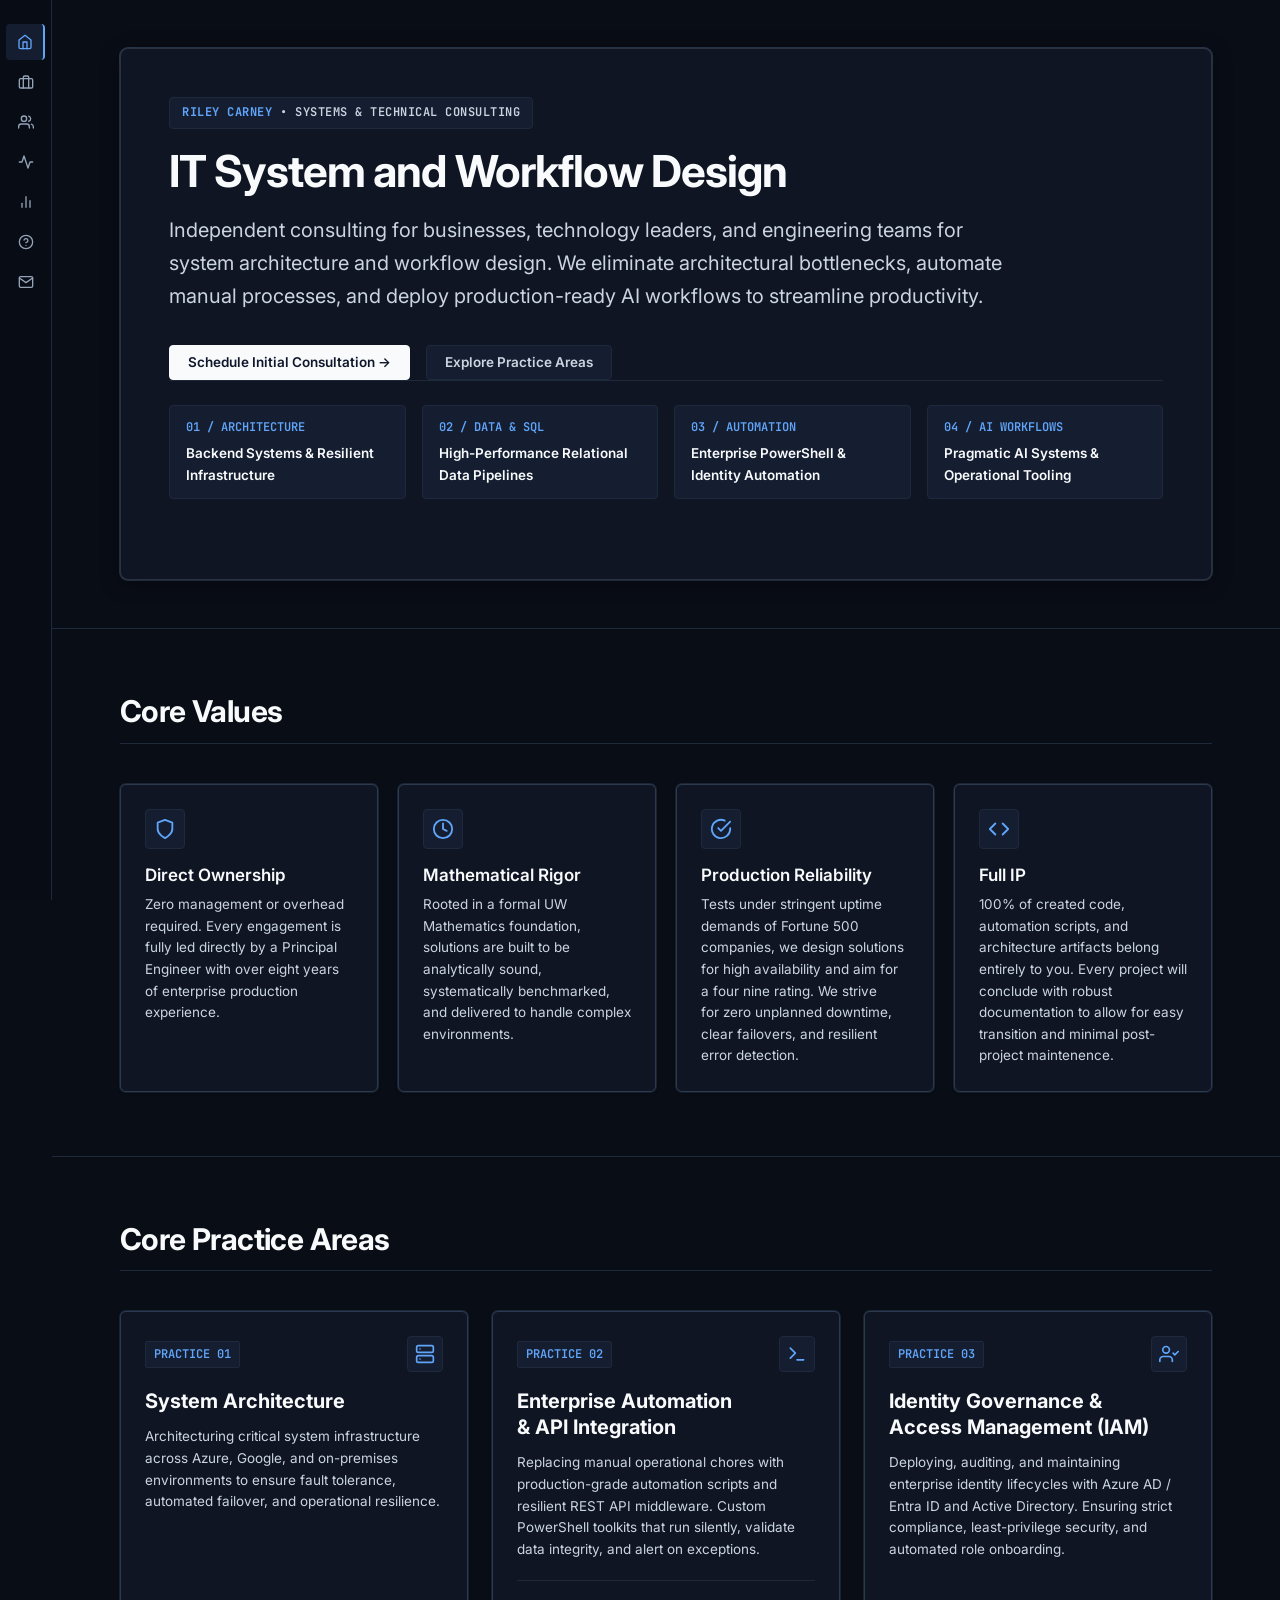
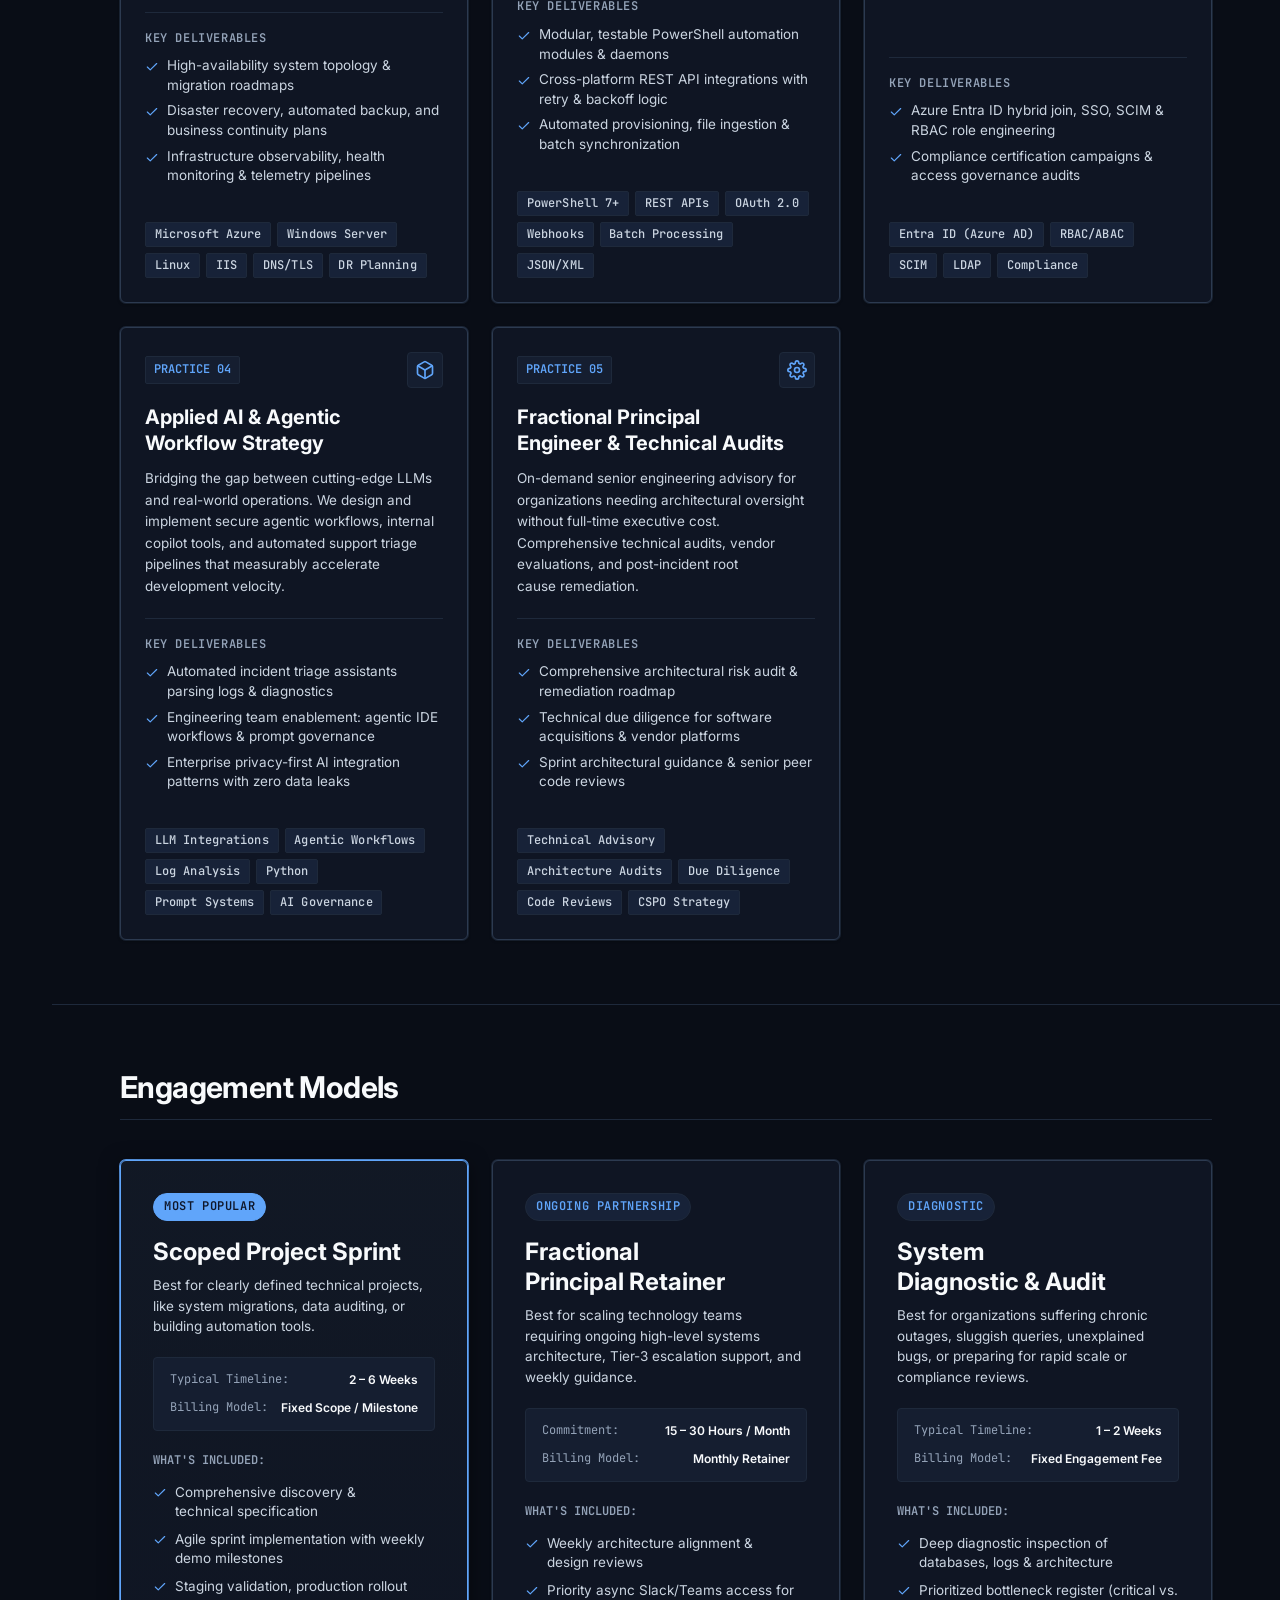
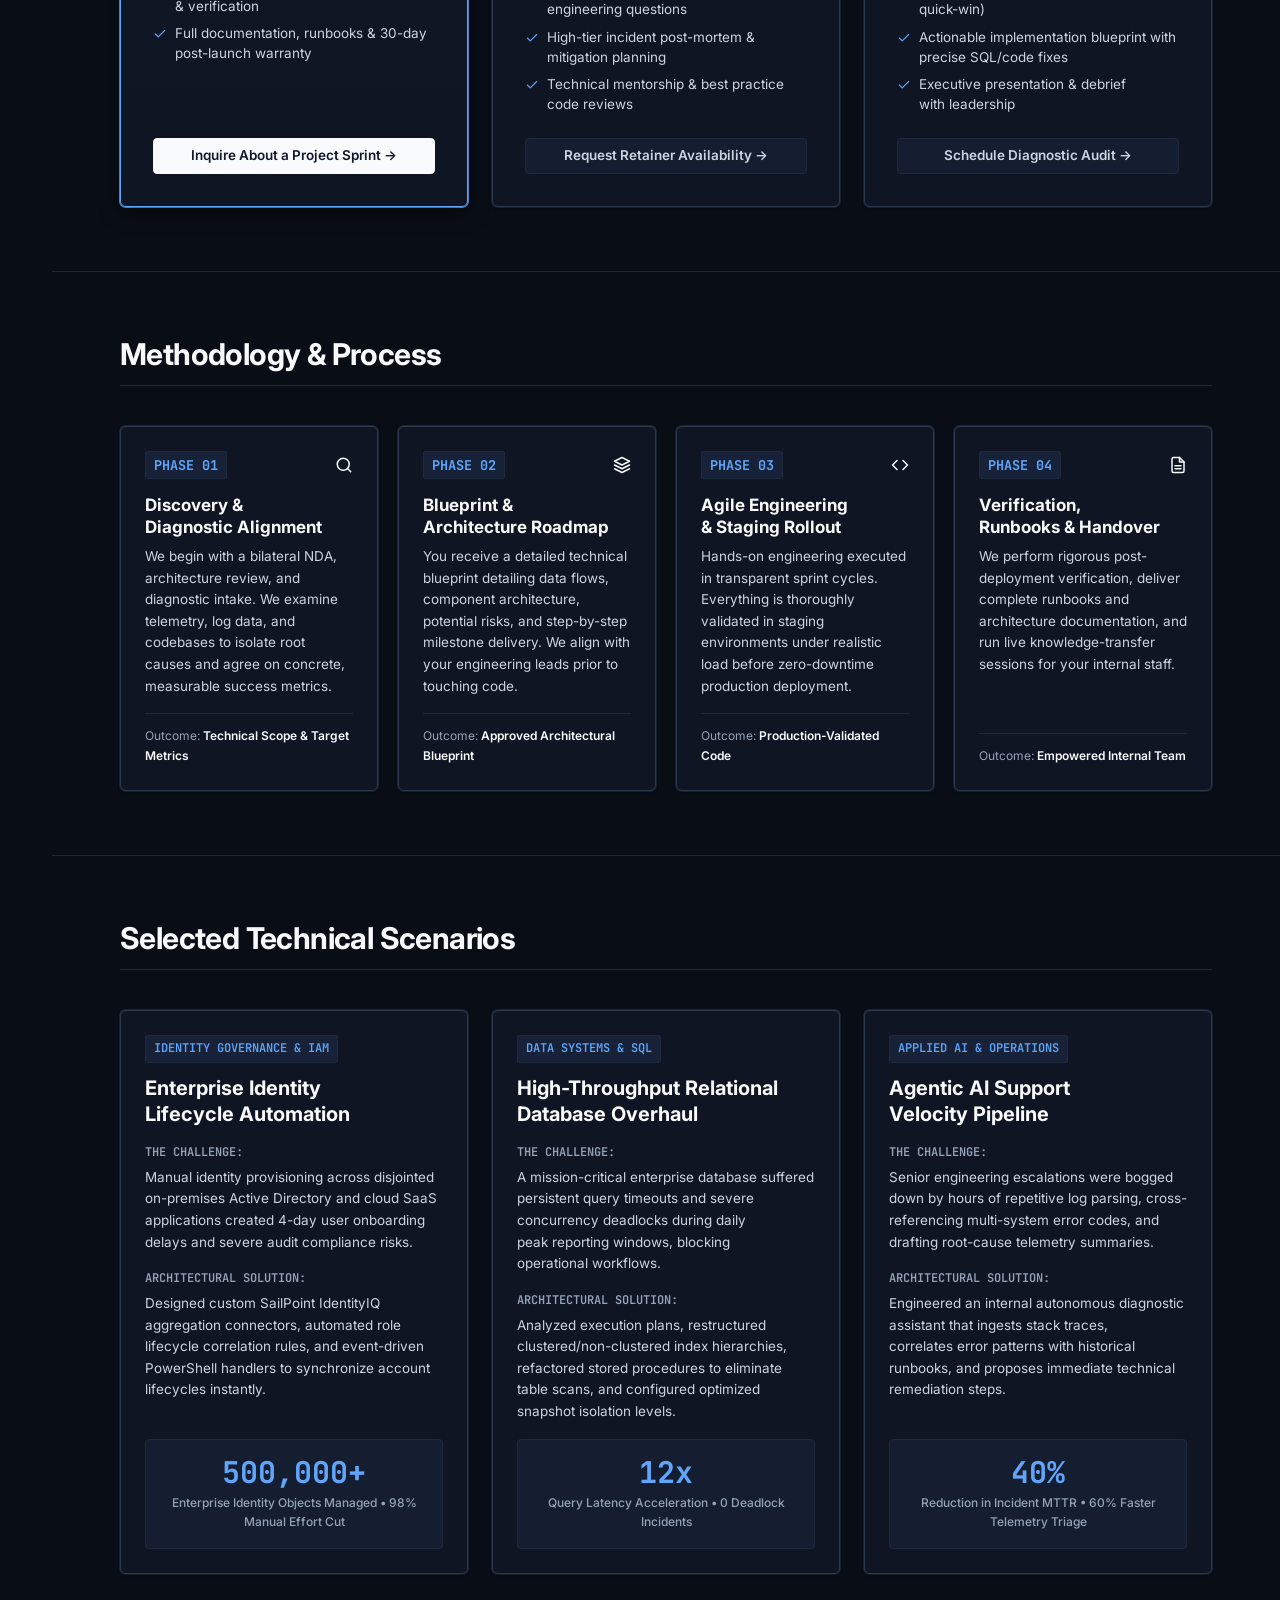
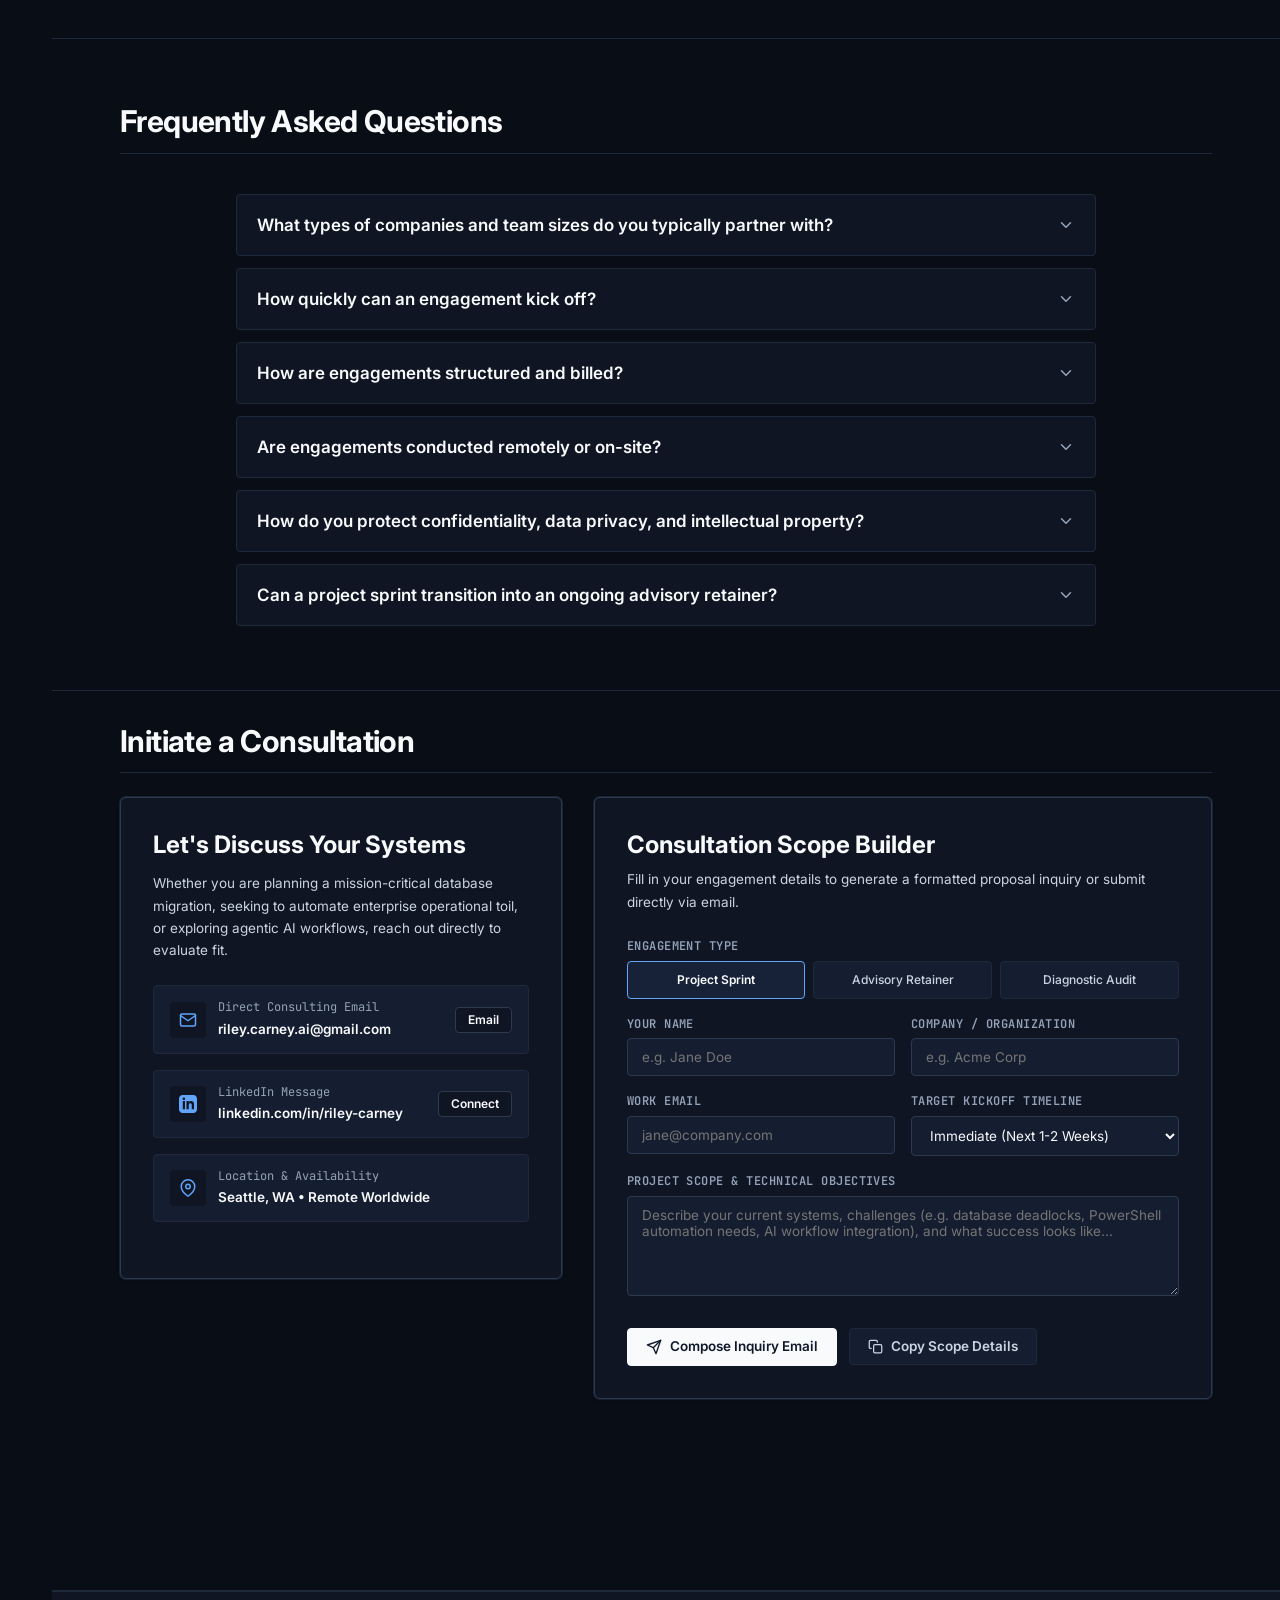
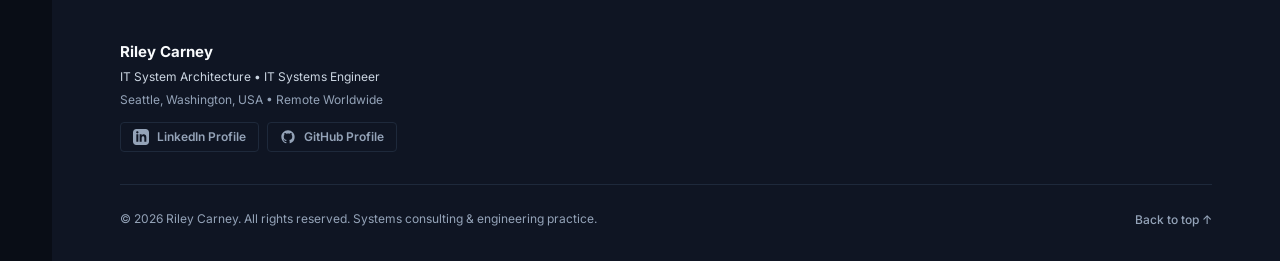
==== commit e70ebb72: "v1.0.6" ====
--- a/index.html
+++ b/index.html
@@ -100,15 +100,6 @@
        LEFT NAVIGATION BAR (CONSULTING SECTIONS)
        ==================================================== -->
   <aside id="left-sidebar" class="left-sidebar" aria-label="Consulting Navigation">
-    <div class="sidebar-brand">
-      <a href="#consulting-hero" class="sidebar-brand-link" aria-label="Riley Carney Consulting">
-        <span class="sidebar-brand-avatar">RC</span>
-        <span class="sidebar-brand-text">
-          <span class="sidebar-brand-name">Riley Carney</span>
-          <span class="sidebar-brand-sub">Consulting</span>
-        </span>
-      </a>
-    </div>
     <nav class="sidebar-nav" aria-label="Consulting Sections">
       <ul class="sidebar-menu">
         <li>
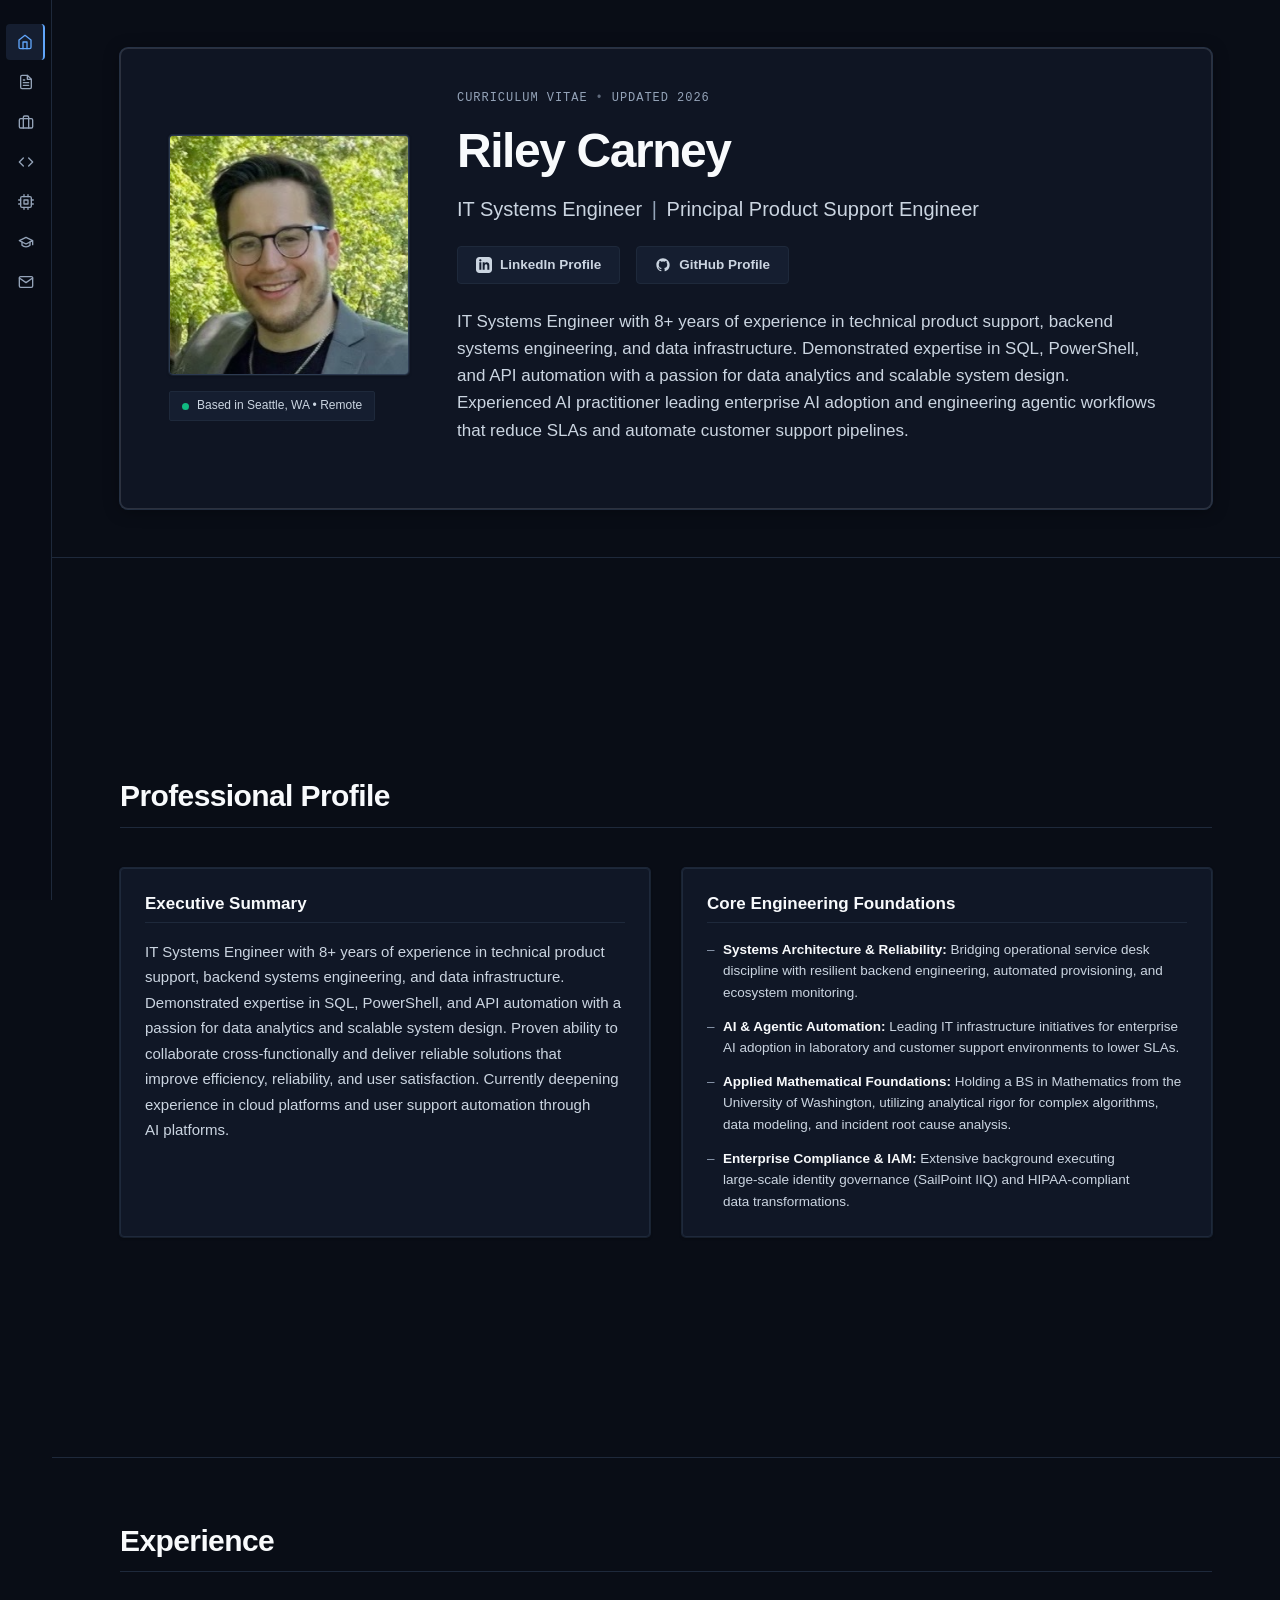
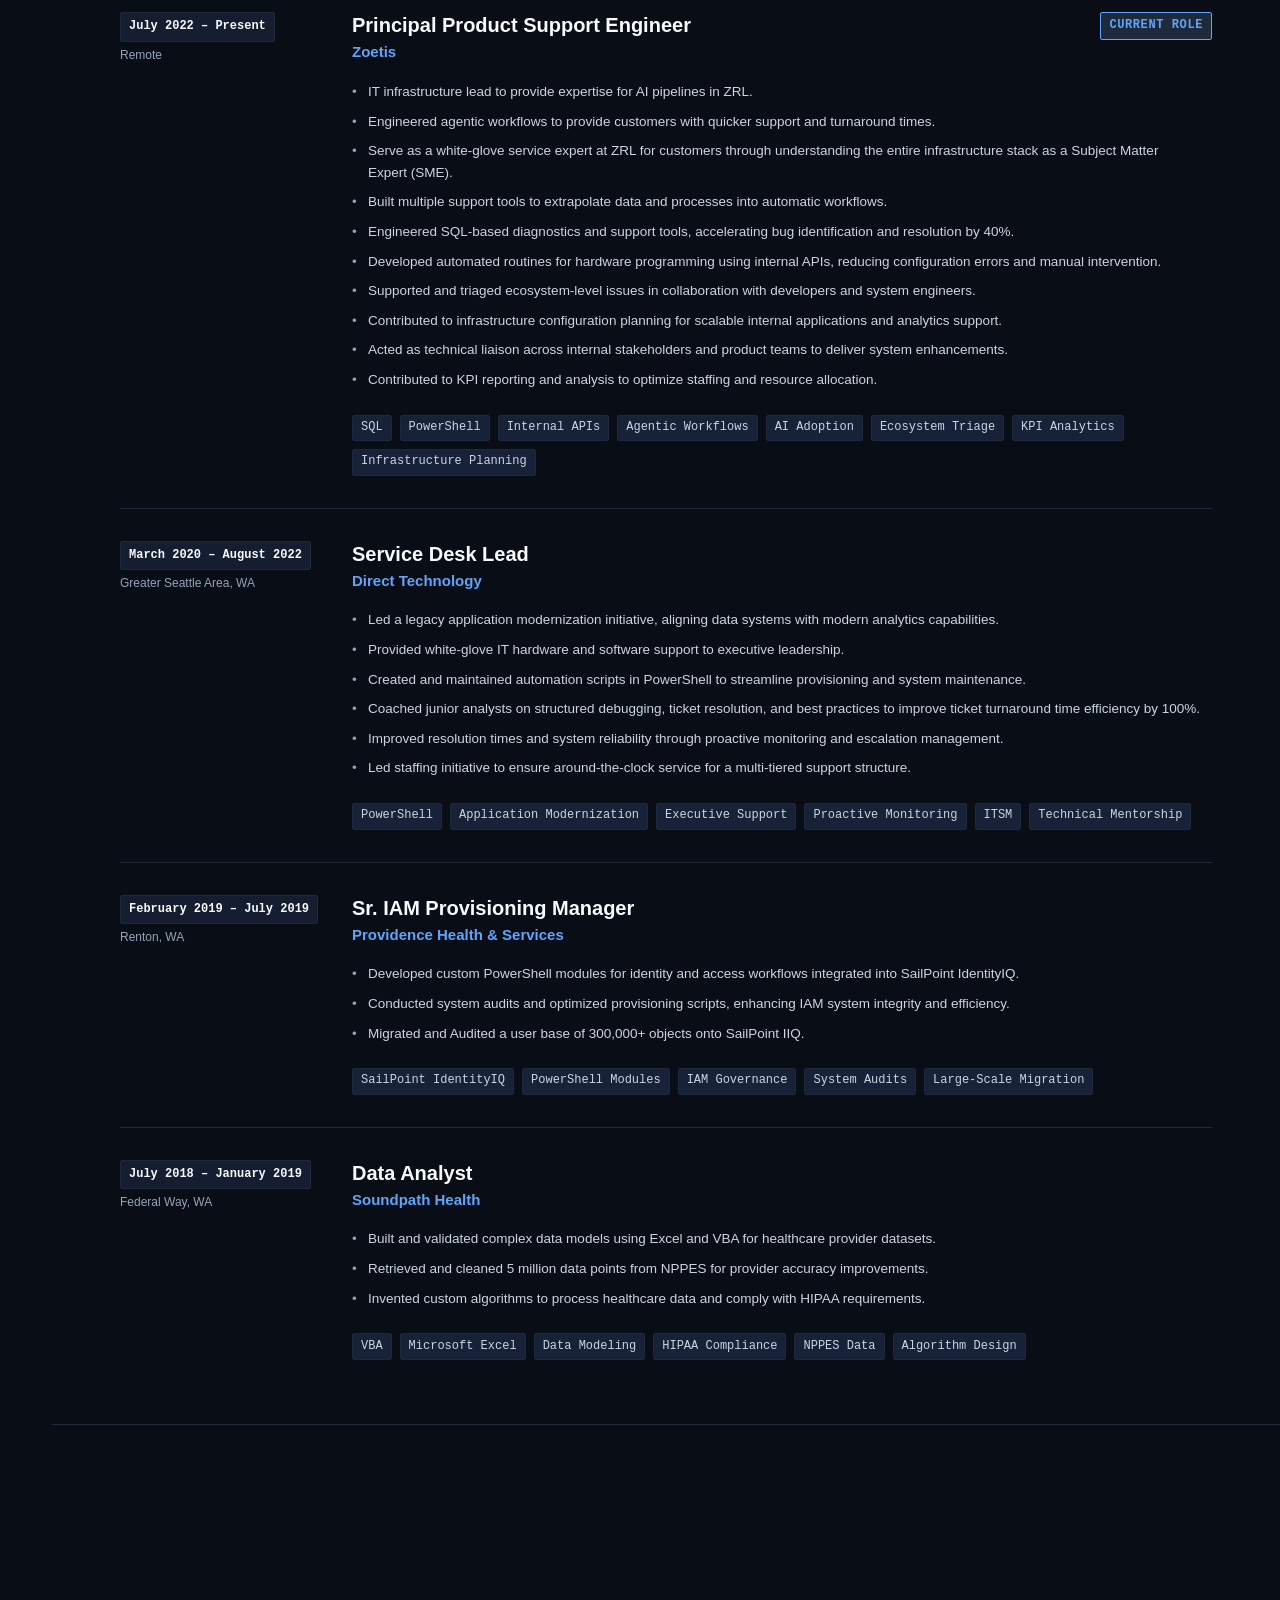
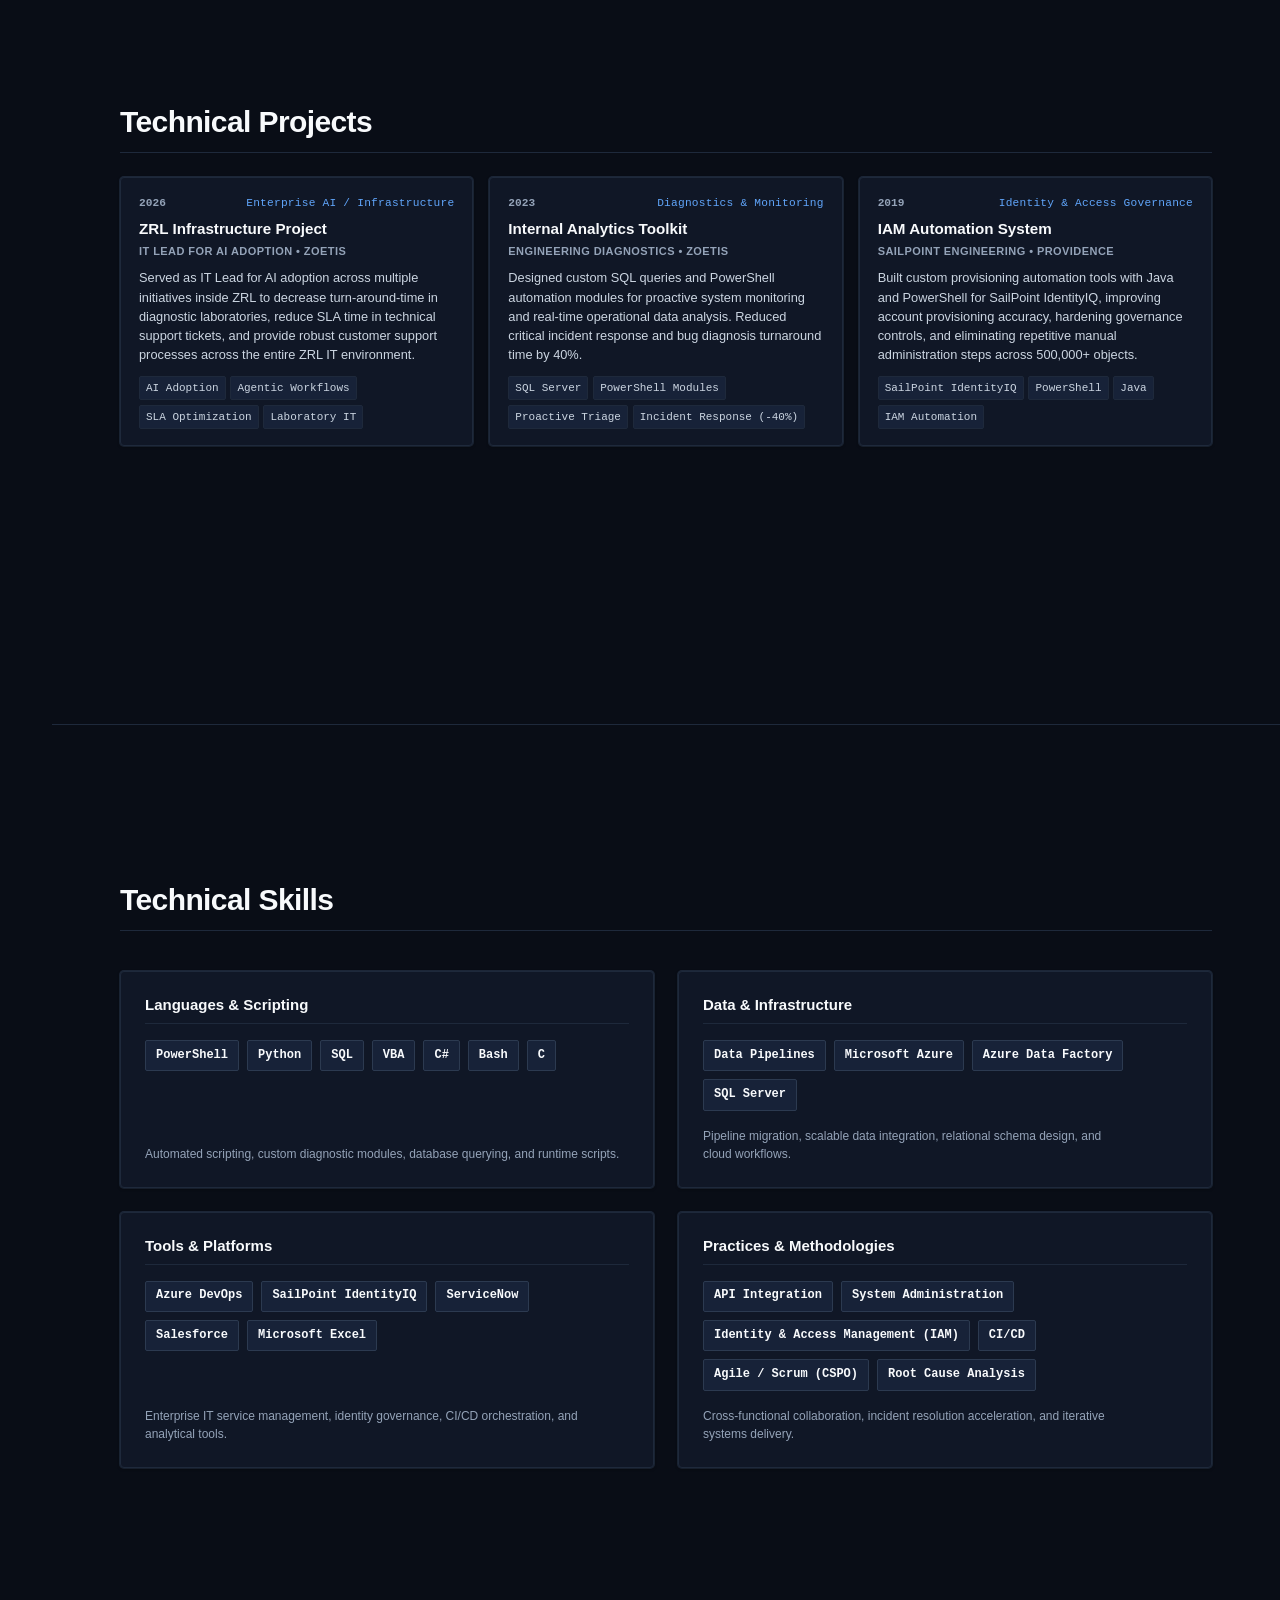
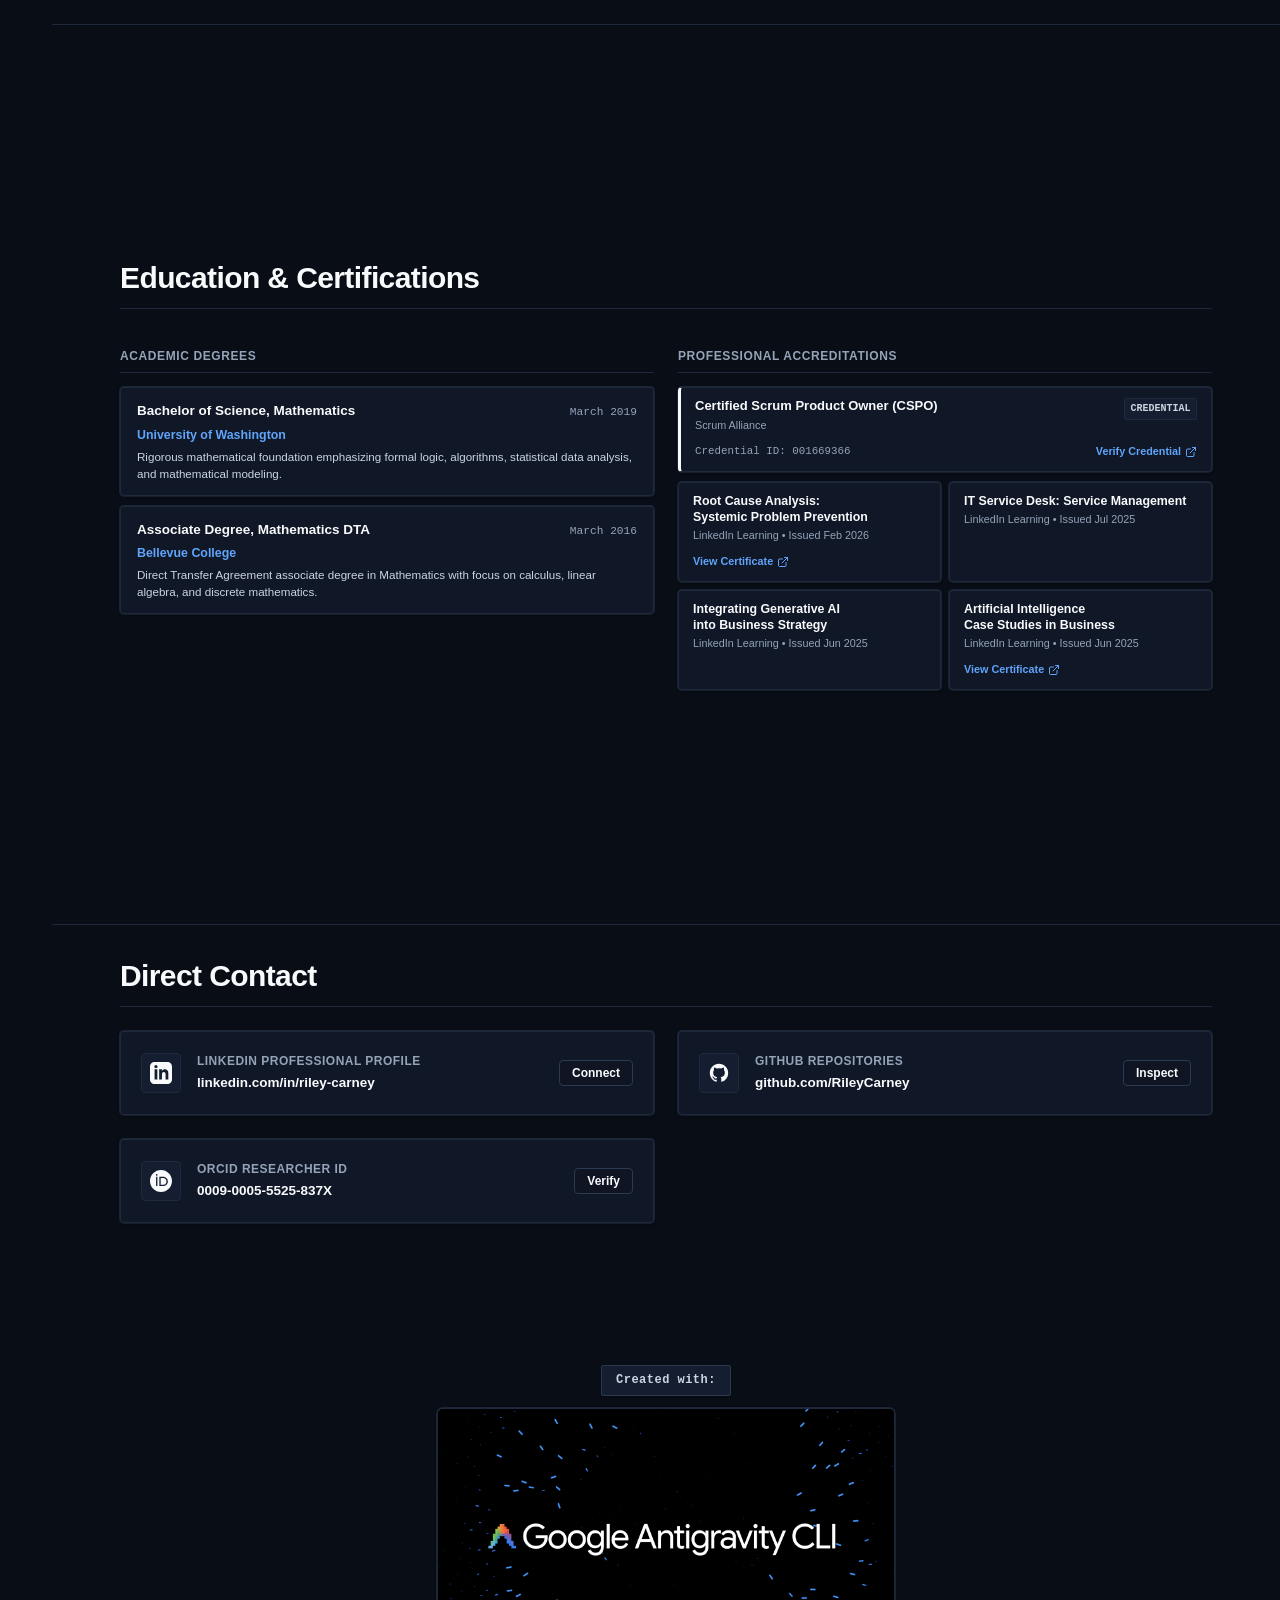
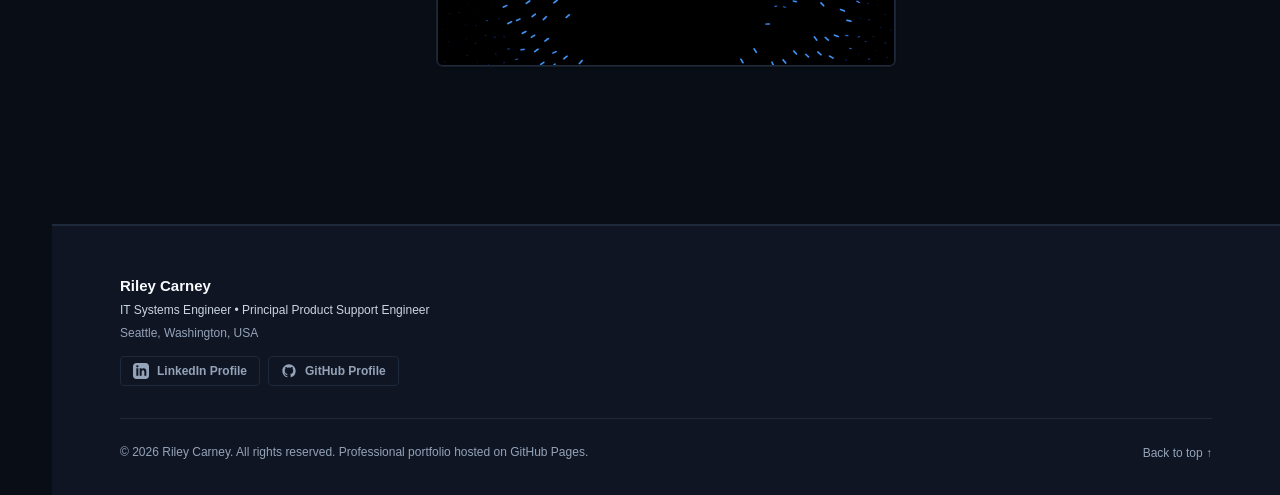
==== commit 08c84eec: "Added in security requirements" ====
--- a/index.html
+++ b/index.html
@@ -4,55 +4,79 @@
   <meta charset="UTF-8" />
   <meta name="viewport" content="width=device-width, initial-scale=1.0" />
   <meta name="color-scheme" content="dark" />
+  <meta http-equiv="Content-Security-Policy" content="default-src 'self'; script-src 'self'; style-src 'self' https://fonts.googleapis.com; font-src https://fonts.gstatic.com; img-src 'self' data:; connect-src 'self'; object-src 'none'; base-uri 'self'; form-action 'self' mailto:" />
 
   <!-- Primary Meta Tags -->
-  <title>Riley Carney — Systems &amp; Technical Consulting | Independent Systems Architecture</title>
-  <meta name="title" content="Riley Carney — Systems &amp; Technical Consulting | Independent Systems Architecture" />
-  <meta name="description" content="Independent systems consulting and technical advisory by Riley Carney. Engineering resilient backend architectures, high-performance SQL data infrastructure, enterprise PowerShell automation, and pragmatic agentic AI workflows. Seattle, WA." />
+  <title>Riley Carney — IT Systems Engineer &amp; Principal Product Support Engineer</title>
+  <meta name="title" content="Riley Carney — IT Systems Engineer &amp; Principal Product Support Engineer" />
+  <meta name="description" content="Official portfolio and executive curriculum vitae for Riley Carney. IT Systems Engineer with 8+ years of experience in backend systems engineering, data infrastructure, SQL, PowerShell, and AI-enabled workflows. Seattle, WA." />
   <meta name="author" content="Riley Carney" />
-  <meta name="keywords" content="Riley Carney Consulting, Systems Architecture Consulting, Data Infrastructure Consulting, SQL Optimization, PowerShell Automation, SailPoint IdentityIQ, Agentic AI Workflows, Fractional Principal Engineer, Technical Advisory, Seattle WA" />
-  <link rel="canonical" href="https://rileycarney.github.io/" />
+  <meta name="keywords" content="Riley Carney, IT Systems Engineer, Principal Product Support Engineer, Systems Engineering, Data Infrastructure, PowerShell, SQL, Microsoft Azure, SailPoint IdentityIQ, Agentic Workflows, AI Adoption, CSPO, Seattle WA" />
+  <link rel="canonical" href="https://rileycarney.github.io" />
 
   <!-- Open Graph / Facebook -->
-  <meta property="og:type" content="website" />
+  <meta property="og:type" content="profile" />
   <meta property="og:url" content="https://rileycarney.github.io/" />
-  <meta property="og:title" content="Riley Carney — Systems &amp; Technical Consulting" />
-  <meta property="og:description" content="Independent systems architecture, high-performance data pipelines, enterprise automation, and pragmatic AI adoption workflows. Seattle, WA." />
+  <meta property="og:title" content="Riley Carney — IT Systems Engineer &amp; Principal Product Support Engineer" />
+  <meta property="og:description" content="8+ years engineering backend systems, scalable data infrastructure, PowerShell and API automation, and AI adoption workflows. Seattle, WA." />
   <meta property="og:image" content="https://rileycarney.github.io/assets/profile.jpg" />
+  <meta property="profile:first_name" content="Riley" />
+  <meta property="profile:last_name" content="Carney" />
 
   <!-- Twitter Card -->
   <meta name="twitter:card" content="summary" />
   <meta name="twitter:url" content="https://rileycarney.github.io/" />
-  <meta name="twitter:title" content="Riley Carney — Systems Consulting" />
-  <meta name="twitter:description" content="Independent systems engineering, scalable data infrastructure, and AI automation advisory. Seattle, WA." />
+  <meta name="twitter:title" content="Riley Carney — IT Systems Engineer" />
+  <meta name="twitter:description" content="Official engineering portfolio for Riley Carney. Seattle, WA." />
   <meta name="twitter:image" content="https://rileycarney.github.io/assets/profile.jpg" />
 
   <!-- Schema.org JSON-LD -->
   <script type="application/ld+json">
   {
     "@context": "https://schema.org",
-    "@type": "ProfessionalService",
-    "name": "Riley Carney Systems Consulting",
-    "image": "https://rileycarney.github.io/assets/profile.jpg",
-    "url": "https://rileycarney.github.io/",
-    "telephone": "",
-    "priceRange": "$$$$",
+    "@type": "Person",
+    "name": "Riley Carney",
+    "jobTitle": "Principal Product Support Engineer",
+    "worksFor": {
+      "@type": "Organization",
+      "name": "Zoetis"
+    },
     "address": {
       "@type": "PostalAddress",
       "addressLocality": "Seattle",
       "addressRegion": "WA",
       "addressCountry": "US"
     },
-    "founder": {
-      "@type": "Person",
-      "name": "Riley Carney",
-      "jobTitle": "Principal Systems Consultant & IT Systems Engineer",
-      "sameAs": [
-        "https://www.linkedin.com/in/riley-carney",
-        "https://github.com/RileyCarney"
-      ]
-    },
-    "description": "Independent systems engineering, database performance optimization, enterprise automation, and AI adoption advisory for high-growth enterprises."
+
+    "url": "https://rileycarney.github.io",
+    "image": "https://rileycarney.github.io/assets/profile.jpg",
+    "sameAs": [
+      "https://www.linkedin.com/in/riley-carney",
+      "https://github.com/RileyCarney"
+    ],
+    "alumniOf": [
+      {
+        "@type": "EducationalOrganization",
+        "name": "University of Washington",
+        "credential": "Bachelor of Science, Mathematics"
+      },
+      {
+        "@type": "EducationalOrganization",
+        "name": "Bellevue College",
+        "credential": "Associate Degree, Mathematics DTA"
+      }
+    ],
+    "hasCredential": [
+      {
+        "@type": "EducationalOccupationalCredential",
+        "name": "Certified Scrum Product Owner (CSPO)",
+        "credentialCategory": "Certification",
+        "recognizedBy": {
+          "@type": "Organization",
+          "name": "Scrum Alliance"
+        }
+      }
+    ]
   }
   </script>
 
@@ -62,124 +86,144 @@
   <link href="https://fonts.googleapis.com/css2?family=Inter:wght@400;500;600;700&family=JetBrains+Mono:wght@400;500;600&display=swap" rel="stylesheet" />
 
   <!-- Stylesheet -->
-  <link rel="stylesheet" href="css/style.css?v=1.6" />
+  <link rel="stylesheet" href="css/style.css?v=1.4" />
 </head>
 <body>
 
   <!-- Accessible Skip Link -->
   <a href="#main-content" class="skip-link">Skip to main content</a>
 
-  <!-- Floating Mobile Menu Button -->
-  <button id="mobile-menu-btn" class="mobile-menu-btn" aria-label="Open navigation menu" aria-expanded="false" aria-controls="mobile-nav">
-    <span class="hamburger-line"></span>
-    <span class="hamburger-line"></span>
-    <span class="hamburger-line"></span>
-  </button>
-
-  <!-- Mobile Navigation Drawer -->
-  <nav id="mobile-nav" class="mobile-nav" aria-label="Mobile Navigation">
-    <div class="mobile-nav-inner">
-      <div class="mobile-brand-box">
-        <span class="mobile-brand-name">Riley Carney</span>
-        <span class="mobile-brand-sub">Systems &amp; Technical Consulting</span>
-      </div>
-      <ul class="mobile-nav-menu">
-        <li><a href="#consulting-hero" class="mobile-nav-link">Overview</a></li>
-        <li><a href="#value-prop" class="mobile-nav-link">Core Values</a></li>
-        <li><a href="#services" class="mobile-nav-link">Practice Areas</a></li>
-        <li><a href="#engagement" class="mobile-nav-link">Engagement Models</a></li>
-        <li><a href="#methodology" class="mobile-nav-link">Methodology</a></li>
-        <li><a href="#case-studies" class="mobile-nav-link">Case Studies</a></li>
-        <li><a href="#faq" class="mobile-nav-link">FAQ</a></li>
-        <li><a href="#inquire" class="mobile-nav-link">Inquire</a></li>
-      </ul>
+  <!-- ====================================================
+       TOP NAVIGATION / MASTHEAD
+       ==================================================== -->
+  <header id="site-header" class="site-header" role="banner">
+    <div class="header-container">
+      <div class="header-brand">
+        <a href="#hero" class="brand-link" aria-label="Riley Carney, Home">
+          <span class="brand-name">Riley Carney</span>
+          <span class="brand-separator" aria-hidden="true">/</span>
+          <span class="brand-title">IT Systems Engineer</span>
+        </a>
+      </div>
+
+      <div class="header-actions">
+        <!-- Mobile Menu Toggle Button -->
+        <button id="mobile-menu-btn" class="mobile-menu-btn" aria-label="Open navigation menu" aria-expanded="false" aria-controls="mobile-nav">
+          <span class="hamburger-line"></span>
+          <span class="hamburger-line"></span>
+          <span class="hamburger-line"></span>
+        </button>
+      </div>
     </div>
-  </nav>
+
+    <!-- Mobile Navigation Drawer -->
+    <nav id="mobile-nav" class="mobile-nav" aria-label="Mobile Navigation">
+      <div class="mobile-nav-inner">
+        <ul class="mobile-nav-menu">
+          <li><a href="#hero" class="mobile-nav-link">Home</a></li>
+          <li><a href="#summary" class="mobile-nav-link">Summary</a></li>
+          <li><a href="#experience" class="mobile-nav-link">Experience</a></li>
+          <li><a href="#projects" class="mobile-nav-link">Projects</a></li>
+          <li><a href="#skills" class="mobile-nav-link">Skills</a></li>
+          <li><a href="#education" class="mobile-nav-link">Education &amp; Certs</a></li>
+          <li><a href="#contact" class="mobile-nav-link">Contact</a></li>
+        </ul>
+      </div>
+    </nav>
+  </header>
 
   <!-- ====================================================
-       LEFT NAVIGATION BAR (CONSULTING SECTIONS)
+       LEFT NAVIGATION BAR (ALWAYS VISIBLE)
        ==================================================== -->
-  <aside id="left-sidebar" class="left-sidebar" aria-label="Consulting Navigation">
-    <nav class="sidebar-nav" aria-label="Consulting Sections">
+  <aside id="left-sidebar" class="left-sidebar" aria-label="Section Navigation">
+    <nav class="sidebar-nav" aria-label="Sections">
       <ul class="sidebar-menu">
         <li>
-          <a href="#consulting-hero" class="sidebar-link active" data-label="Overview" aria-current="true">
+          <a href="#hero" class="sidebar-link" data-label="Home">
             <span class="sidebar-icon" aria-hidden="true">
               <svg width="18" height="18" viewBox="0 0 24 24" fill="none" stroke="currentColor" stroke-width="2" stroke-linecap="round" stroke-linejoin="round">
                 <path d="M3 9l9-7 9 7v11a2 2 0 0 1-2 2H5a2 2 0 0 1-2-2z"></path>
                 <polyline points="9 22 9 12 15 12 15 22"></polyline>
               </svg>
             </span>
-            <span class="sidebar-label">Overview</span>
+            <span class="sidebar-label">Home</span>
           </a>
         </li>
         <li>
-          <a href="#services" class="sidebar-link" data-label="Services">
+          <a href="#summary" class="sidebar-link" data-label="Summary">
+            <span class="sidebar-icon" aria-hidden="true">
+              <svg width="18" height="18" viewBox="0 0 24 24" fill="none" stroke="currentColor" stroke-width="2" stroke-linecap="round" stroke-linejoin="round">
+                <path d="M14 2H6a2 2 0 0 0-2 2v16a2 2 0 0 0 2 2h12a2 2 0 0 0 2-2V8z"></path>
+                <polyline points="14 2 14 8 20 8"></polyline>
+                <line x1="16" y1="13" x2="8" y2="13"></line>
+                <line x1="16" y1="17" x2="8" y2="17"></line>
+                <line x1="10" y1="9" x2="8" y2="9"></line>
+              </svg>
+            </span>
+            <span class="sidebar-label">Summary</span>
+          </a>
+        </li>
+        <li>
+          <a href="#experience" class="sidebar-link" data-label="Experience">
             <span class="sidebar-icon" aria-hidden="true">
               <svg width="18" height="18" viewBox="0 0 24 24" fill="none" stroke="currentColor" stroke-width="2" stroke-linecap="round" stroke-linejoin="round">
                 <rect x="2" y="7" width="20" height="14" rx="2" ry="2"></rect>
                 <path d="M16 21V5a2 2 0 0 0-2-2h-4a2 2 0 0 0-2 2v16"></path>
               </svg>
             </span>
-            <span class="sidebar-label">Services</span>
+            <span class="sidebar-label">Experience</span>
           </a>
         </li>
         <li>
-          <a href="#engagement" class="sidebar-link" data-label="Engagements">
+          <a href="#projects" class="sidebar-link" data-label="Projects">
             <span class="sidebar-icon" aria-hidden="true">
               <svg width="18" height="18" viewBox="0 0 24 24" fill="none" stroke="currentColor" stroke-width="2" stroke-linecap="round" stroke-linejoin="round">
-                <path d="M17 21v-2a4 4 0 0 0-4-4H5a4 4 0 0 0-4 4v2"></path>
-                <circle cx="9" cy="7" r="4"></circle>
-                <path d="M23 21v-2a4 4 0 0 0-3-3.87"></path>
-                <path d="M16 3.13a4 4 0 0 1 0 7.75"></path>
+                <polyline points="16 18 22 12 16 6"></polyline>
+                <polyline points="8 6 2 12 8 18"></polyline>
               </svg>
             </span>
-            <span class="sidebar-label">Engagements</span>
+            <span class="sidebar-label">Projects</span>
           </a>
         </li>
         <li>
-          <a href="#methodology" class="sidebar-link" data-label="Process">
+          <a href="#skills" class="sidebar-link" data-label="Skills">
             <span class="sidebar-icon" aria-hidden="true">
               <svg width="18" height="18" viewBox="0 0 24 24" fill="none" stroke="currentColor" stroke-width="2" stroke-linecap="round" stroke-linejoin="round">
-                <polyline points="22 12 18 12 15 21 9 3 6 12 2 12"></polyline>
+                <rect x="4" y="4" width="16" height="16" rx="2"></rect>
+                <rect x="9" y="9" width="6" height="6"></rect>
+                <line x1="9" y1="1" x2="9" y2="4"></line>
+                <line x1="15" y1="1" x2="15" y2="4"></line>
+                <line x1="9" y1="20" x2="9" y2="23"></line>
+                <line x1="15" y1="20" x2="15" y2="23"></line>
+                <line x1="20" y1="9" x2="23" y2="9"></line>
+                <line x1="20" y1="15" x2="23" y2="15"></line>
+                <line x1="1" y1="9" x2="4" y2="9"></line>
+                <line x1="1" y1="15" x2="4" y2="15"></line>
               </svg>
             </span>
-            <span class="sidebar-label">Process</span>
+            <span class="sidebar-label">Skills</span>
           </a>
         </li>
         <li>
-          <a href="#case-studies" class="sidebar-link" data-label="Case Studies">
+          <a href="#education" class="sidebar-link" data-label="Education">
             <span class="sidebar-icon" aria-hidden="true">
               <svg width="18" height="18" viewBox="0 0 24 24" fill="none" stroke="currentColor" stroke-width="2" stroke-linecap="round" stroke-linejoin="round">
-                <line x1="18" y1="20" x2="18" y2="10"></line>
-                <line x1="12" y1="20" x2="12" y2="4"></line>
-                <line x1="6" y1="20" x2="6" y2="14"></line>
+                <path d="M22 10v6M2 10l10-5 10 5-10 5z"></path>
+                <path d="M6 12v5c3 3 9 3 12 0v-5"></path>
               </svg>
             </span>
-            <span class="sidebar-label">Case Studies</span>
+            <span class="sidebar-label">Education</span>
           </a>
         </li>
         <li>
-          <a href="#faq" class="sidebar-link" data-label="FAQ">
-            <span class="sidebar-icon" aria-hidden="true">
-              <svg width="18" height="18" viewBox="0 0 24 24" fill="none" stroke="currentColor" stroke-width="2" stroke-linecap="round" stroke-linejoin="round">
-                <circle cx="12" cy="12" r="10"></circle>
-                <path d="M9.09 9a3 3 0 0 1 5.83 1c0 2-3 3-3 3"></path>
-                <line x1="12" y1="17" x2="12.01" y2="17"></line>
-              </svg>
-            </span>
-            <span class="sidebar-label">FAQ</span>
-          </a>
-        </li>
-        <li>
-          <a href="#inquire" class="sidebar-link" data-label="Inquire">
+          <a href="#contact" class="sidebar-link" data-label="Contact">
             <span class="sidebar-icon" aria-hidden="true">
               <svg width="18" height="18" viewBox="0 0 24 24" fill="none" stroke="currentColor" stroke-width="2" stroke-linecap="round" stroke-linejoin="round">
                 <path d="M4 4h16c1.1 0 2 .9 2 2v12c0 1.1-.9 2-2 2H4c-1.1 0-2-.9-2-2V6c0-1.1.9-2 2-2z"></path>
                 <polyline points="22,6 12,13 2,6"></polyline>
               </svg>
             </span>
-            <span class="sidebar-label">Inquire</span>
+            <span class="sidebar-label">Contact</span>
           </a>
         </li>
       </ul>
@@ -192,52 +236,63 @@
   <main id="main-content">
 
     <!-- ====================================================
-         CONSULTING HERO SECTION
+         HERO / EXECUTIVE DOSSIER
          ==================================================== -->
-    <section id="consulting-hero" class="hero-section" aria-label="Systems Consulting Overview">
+    <section id="hero" class="hero-section" aria-label="Executive Profile">
       <div class="content-container">
-        <div class="consulting-hero-grid">
-
-          <div>
-            <div class="consulting-eyebrow">
-              <span class="eyebrow-accent">Riley Carney</span> &bull; Systems &amp; Technical Consulting
-            </div>
-
-            <h1 class="consulting-heading">
-              IT System and Workflow Design
-            </h1>
-
-            <p class="consulting-lead">
-              Independent consulting for businesses, technology leaders, and engineering teams for system architecture and workflow design. We eliminate architectural bottlenecks, automate manual processes, and deploy production-ready AI workflows to streamline productivity.
+        <div class="hero-grid">
+
+          <!-- Left Column: Portrait & Verification -->
+          <div class="hero-media-col">
+            <div class="portrait-frame">
+              <img
+                src="assets/profile.jpg"
+                alt="Riley Carney"
+                class="portrait-img"
+                width="240"
+                height="240"
+                loading="eager"
+              />
+            </div>
+            <div class="status-indicator-box">
+              <span class="status-dot" aria-hidden="true"></span>
+              <span class="status-text">Based in Seattle, WA &bull; Remote</span>
+            </div>
+          </div>
+
+          <!-- Right Column: Identity & Executive Overview -->
+          <div class="hero-content-col">
+            <div class="official-eyebrow">
+              <span>Curriculum Vitae</span>
+              <span class="bullet-divider" aria-hidden="true">&bull;</span>
+              <span>Updated 2026</span>
+            </div>
+
+            <h1 class="hero-heading">Riley Carney</h1>
+
+            <p class="hero-role-title">
+              IT Systems Engineer <span class="role-separator" aria-hidden="true">|</span> Principal Product Support Engineer
             </p>
 
-            <div class="consulting-action-group">
-              <a href="#inquire" class="btn btn-primary">
-                Schedule Initial Consultation &rarr;
+            <div class="hero-contact-strip">
+              <a href="https://www.linkedin.com/in/riley-carney" target="_blank" rel="noopener noreferrer" class="btn btn-secondary">
+                <svg width="16" height="16" viewBox="0 0 24 24" fill="currentColor" aria-hidden="true">
+                  <path d="M19 0h-14c-2.761 0-5 2.239-5 5v14c0 2.761 2.239 5 5 5h14c2.762 0 5-2.239 5-5v-14c0-2.761-2.238-5-5-5zm-11 19h-3v-11h3v11zm-1.5-12.268c-.966 0-1.75-.79-1.75-1.764s.784-1.764 1.75-1.764 1.75.79 1.75 1.764-.783 1.764-1.75 1.764zm13.5 12.268h-3v-5.604c0-3.368-4-3.113-4 0v5.604h-3v-11h3v1.765c1.396-2.586 7-2.777 7 2.476v6.759z"/>
+                </svg>
+                LinkedIn Profile
               </a>
-              <a href="#services" class="btn btn-secondary">
-                Explore Practice Areas
+              <a href="https://github.com/RileyCarney" target="_blank" rel="noopener noreferrer" class="btn btn-secondary">
+                <svg width="16" height="16" viewBox="0 0 24 24" fill="currentColor" aria-hidden="true">
+                  <path fill-rule="evenodd" clip-rule="evenodd" d="M12 2C6.477 2 2 6.484 2 12.017c0 4.425 2.865 8.18 6.839 9.504.5.092.682-.217.682-.483 0-.237-.008-.868-.013-1.703-2.782.605-3.369-1.343-3.369-1.343-.454-1.158-1.11-1.466-1.11-1.466-.908-.62.069-.608.069-.608 1.003.07 1.53 1.032 1.53 1.032.892 1.53 2.341 1.088 2.91.832.092-.647.35-1.088.636-1.338-2.22-.253-4.555-1.113-4.555-4.951 0-1.093.39-1.988 1.029-2.688-.103-.253-.446-1.272.098-2.65 0 0 .84-.27 2.75 1.026A9.564 9.564 0 0112 6.844c.85.004 1.705.115 2.504.337 1.909-1.296 2.747-1.027 2.747-1.027.546 1.379.202 2.398.1 2.651.64.7 1.028 1.595 1.028 2.688 0 3.848-2.339 4.695-4.566 4.943.359.309.678.92.678 1.855 0 1.338-.012 2.419-.012 2.747 0 .268.18.58.688.482A10.019 10.019 0 0022 12.017C22 6.484 17.522 2 12 2z"/>
+                </svg>
+                GitHub Profile
               </a>
-            </div>
-
-            <div class="consulting-pillars-row">
-              <div class="consulting-pillar-item">
-                <span class="pillar-num">01 / ARCHITECTURE</span>
-                <span class="pillar-title">Backend Systems &amp; Resilient Infrastructure</span>
-              </div>
-              <div class="consulting-pillar-item">
-                <span class="pillar-num">02 / DATA &amp; SQL</span>
-                <span class="pillar-title">High-Performance Relational Data Pipelines</span>
-              </div>
-              <div class="consulting-pillar-item">
-                <span class="pillar-num">03 / AUTOMATION</span>
-                <span class="pillar-title">Enterprise PowerShell &amp; Identity Automation</span>
-              </div>
-              <div class="consulting-pillar-item">
-                <span class="pillar-num">04 / AI WORKFLOWS</span>
-                <span class="pillar-title">Pragmatic AI Systems &amp; Operational Tooling</span>
-              </div>
-            </div>
+
+            </div>
+
+            <p class="hero-summary-lead">
+              IT Systems Engineer with 8+ years of experience in technical product support, backend systems engineering, and data infrastructure. Demonstrated expertise in SQL, PowerShell, and API automation with a passion for data analytics and scalable system design. Experienced AI practitioner leading enterprise AI adoption and engineering agentic workflows that reduce SLAs and automate customer support pipelines.
+            </p>
           </div>
 
         </div>
@@ -245,522 +300,346 @@
     </section>
 
     <!-- ====================================================
-         CONSULTING VALUE PROPOSITION & CORE VALUES
+         KEY METRICS & IMPACT HIGHLIGHTS
          ==================================================== -->
-    <section id="value-prop" class="section-block" aria-labelledby="value-prop-heading">
+
+    <!-- ====================================================
+         EXECUTIVE SUMMARY
+         ==================================================== -->
+    <section id="summary" class="section-block summary-section" aria-labelledby="summary-heading">
       <div class="content-container">
         <div class="section-header-box">
-          <h2 id="value-prop-heading" class="section-title">Core Values</h2>
+          <h2 id="summary-heading" class="section-title">Professional Profile</h2>
           <div class="section-rule" aria-hidden="true"></div>
         </div>
 
-        <div class="value-props-grid">
-
-          <div class="value-card">
-            <div class="value-card-icon" aria-hidden="true">
-              <svg width="22" height="22" viewBox="0 0 24 24" fill="none" stroke="currentColor" stroke-width="2" stroke-linecap="round" stroke-linejoin="round">
-                <path d="M12 22s8-4 8-10V5l-8-3-8 3v7c0 6 8 10 8 10z"></path>
-              </svg>
-            </div>
-            <h3 class="value-card-title">Direct Ownership</h3>
-            <p class="value-card-desc">
-              Zero management or overhead required. Every engagement is fully led directly by a Principal Engineer with over eight years of enterprise production experience.
+        <div class="summary-body-grid">
+          <div class="summary-statement-card">
+            <h3 class="statement-title">Executive Summary</h3>
+            <p class="statement-paragraph">
+              IT Systems Engineer with 8+ years of experience in technical product support, backend systems engineering, and data infrastructure. Demonstrated expertise in SQL, PowerShell, and API automation with a passion for data analytics and scalable system design. Proven ability to collaborate cross-functionally and deliver reliable solutions that improve efficiency, reliability, and user satisfaction. Currently deepening experience in cloud platforms and user support automation through AI platforms.
             </p>
           </div>
 
-          <div class="value-card">
-            <div class="value-card-icon" aria-hidden="true">
-              <svg width="22" height="22" viewBox="0 0 24 24" fill="none" stroke="currentColor" stroke-width="2" stroke-linecap="round" stroke-linejoin="round">
-                <circle cx="12" cy="12" r="10"></circle>
-                <path d="M12 6v6l4 2"></path>
-              </svg>
-            </div>
-            <h3 class="value-card-title">Mathematical Rigor</h3>
-            <p class="value-card-desc">
-              Rooted in a formal UW Mathematics foundation, solutions are built to be analytically sound, systematically benchmarked, and delivered to handle complex environments.
-            </p>
-          </div>
-
-          <div class="value-card">
-            <div class="value-card-icon" aria-hidden="true">
-              <svg width="22" height="22" viewBox="0 0 24 24" fill="none" stroke="currentColor" stroke-width="2" stroke-linecap="round" stroke-linejoin="round">
-                <path d="M22 11.08V12a10 10 0 1 1-5.93-9.14"></path>
-                <polyline points="22 4 12 14.01 9 11.01"></polyline>
-              </svg>
-            </div>
-            <h3 class="value-card-title">Production Reliability</h3>
-            <p class="value-card-desc">
-              Tests under stringent uptime demands of Fortune 500 companies, we design solutions for high availability and aim for a four nine rating. We strive for zero unplanned downtime, clear failovers, and resilient error detection.
-            </p>
-          </div>
-
-          <div class="value-card">
-            <div class="value-card-icon" aria-hidden="true">
-              <svg width="22" height="22" viewBox="0 0 24 24" fill="none" stroke="currentColor" stroke-width="2" stroke-linecap="round" stroke-linejoin="round">
-                <polyline points="16 18 22 12 16 6"></polyline>
-                <polyline points="8 6 2 12 8 18"></polyline>
-              </svg>
-            </div>
-            <h3 class="value-card-title">Full IP</h3>
-            <p class="value-card-desc">
-              100% of created code, automation scripts, and architecture artifacts belong entirely to you. Every project will conclude with robust documentation to allow for easy transition and minimal post-project maintenence.
-            </p>
-          </div>
-
+          <div class="summary-details-card">
+            <h3 class="statement-title">Core Engineering Foundations</h3>
+            <ul class="foundation-list">
+              <li>
+                <strong>Systems Architecture &amp; Reliability:</strong> Bridging operational service desk discipline with resilient backend engineering, automated provisioning, and ecosystem monitoring.
+              </li>
+              <li>
+                <strong>AI &amp; Agentic Automation:</strong> Leading IT infrastructure initiatives for enterprise AI adoption in laboratory and customer support environments to lower SLAs.
+              </li>
+              <li>
+                <strong>Applied Mathematical Foundations:</strong> Holding a BS in Mathematics from the University of Washington, utilizing analytical rigor for complex algorithms, data modeling, and incident root cause analysis.
+              </li>
+              <li>
+                <strong>Enterprise Compliance &amp; IAM:</strong> Extensive background executing large-scale identity governance (SailPoint IIQ) and HIPAA-compliant data transformations.
+              </li>
+            </ul>
+          </div>
         </div>
       </div>
     </section>
 
     <!-- ====================================================
-         CORE PRACTICE AREAS / CONSULTING SERVICES
+         EXPERIENCE
          ==================================================== -->
-    <section id="services" class="section-block" aria-labelledby="services-heading">
+    <section id="experience" class="section-block experience-section" aria-labelledby="experience-heading">
       <div class="content-container">
         <div class="section-header-box">
-          <h2 id="services-heading" class="section-title">Core Practice Areas</h2>
+          <h2 id="experience-heading" class="section-title">Experience</h2>
           <div class="section-rule" aria-hidden="true"></div>
         </div>
 
-        <div class="services-grid">
-
-          <!-- Service 1 -->
-          <div class="service-card">
-            <div class="service-card-top">
-              <span class="service-index">PRACTICE 01</span>
-              <div class="service-icon-box" aria-hidden="true">
-                <svg width="20" height="20" viewBox="0 0 24 24" fill="none" stroke="currentColor" stroke-width="2" stroke-linecap="round" stroke-linejoin="round">
-                  <rect x="2" y="2" width="20" height="8" rx="2" ry="2"></rect>
-                  <rect x="2" y="14" width="20" height="8" rx="2" ry="2"></rect>
-                  <line x1="6" y1="6" x2="6.01" y2="6"></line>
-                  <line x1="6" y1="18" x2="6.01" y2="18"></line>
-                </svg>
-              </div>
-            </div>
-            <h3 class="service-title">System Architecture</h3>
-            <p class="service-description">
-              Architecturing critical system infrastructure across Azure, Google, and on-premises environments to ensure fault tolerance, automated failover, and operational resilience.
-            </p>
-            <div class="service-deliverables-box">
-              <div class="deliverables-heading">Key Deliverables</div>
-              <ul class="deliverables-list">
-                <li>
-                  <svg width="14" height="14" viewBox="0 0 24 24" fill="none" stroke="currentColor" stroke-width="2" stroke-linecap="round" stroke-linejoin="round"><polyline points="20 6 9 17 4 12"></polyline></svg>
-                  <span>High-availability system topology &amp; migration roadmaps</span>
-                </li>
-                <li>
-                  <svg width="14" height="14" viewBox="0 0 24 24" fill="none" stroke="currentColor" stroke-width="2" stroke-linecap="round" stroke-linejoin="round"><polyline points="20 6 9 17 4 12"></polyline></svg>
-                  <span>Disaster recovery, automated backup, and business continuity plans</span>
-                </li>
-                <li>
-                  <svg width="14" height="14" viewBox="0 0 24 24" fill="none" stroke="currentColor" stroke-width="2" stroke-linecap="round" stroke-linejoin="round"><polyline points="20 6 9 17 4 12"></polyline></svg>
-                  <span>Infrastructure observability, health monitoring &amp; telemetry pipelines</span>
-                </li>
+        <div class="timeline-container">
+
+          <!-- Role 1: Zoetis -->
+          <article class="timeline-entry" aria-label="Zoetis — Principal Product Support Engineer">
+            <div class="timeline-aside">
+              <span class="timeline-period-badge">July 2022 – Present</span>
+              <span class="timeline-location-label">Remote</span>
+            </div>
+            <div class="timeline-main">
+              <div class="timeline-entry-header">
+                <div>
+                  <h3 class="entry-role">Principal Product Support Engineer</h3>
+                  <div class="entry-org">Zoetis</div>
+                </div>
+                <span class="entry-badge-status">Current Role</span>
+              </div>
+
+              <ul class="entry-bullet-list">
+                <li>IT infrastructure lead to provide expertise for AI pipelines in ZRL.</li>
+                <li>Engineered agentic workflows to provide customers with quicker support and turnaround times.</li>
+                <li>Serve as a white-glove service expert at ZRL for customers through understanding the entire infrastructure stack as a Subject Matter Expert (SME).</li>
+                <li>Built multiple support tools to extrapolate data and processes into automatic workflows.</li>
+                <li>Engineered SQL-based diagnostics and support tools, accelerating bug identification and resolution by 40%.</li>
+                <li>Developed automated routines for hardware programming using internal APIs, reducing configuration errors and manual intervention.</li>
+                <li>Supported and triaged ecosystem-level issues in collaboration with developers and system engineers.</li>
+                <li>Contributed to infrastructure configuration planning for scalable internal applications and analytics support.</li>
+                <li>Acted as technical liaison across internal stakeholders and product teams to deliver system enhancements.</li>
+                <li>Contributed to KPI reporting and analysis to optimize staffing and resource allocation.</li>
               </ul>
-            </div>
-            <div class="service-tags-box">
-              <span class="tag">Microsoft Azure</span>
-              <span class="tag">Windows Server</span>
-              <span class="tag">Linux</span>
-              <span class="tag">IIS</span>
-              <span class="tag">DNS/TLS</span>
-              <span class="tag">DR Planning</span>
-            </div>
-          </div>
-
-          <!-- Service 2 -->
-          <div class="service-card">
-            <div class="service-card-top">
-              <span class="service-index">PRACTICE 02</span>
-              <div class="service-icon-box" aria-hidden="true">
-                <svg width="20" height="20" viewBox="0 0 24 24" fill="none" stroke="currentColor" stroke-width="2" stroke-linecap="round" stroke-linejoin="round">
-                  <polyline points="4 17 10 11 4 5"></polyline>
-                  <line x1="12" y1="19" x2="20" y2="19"></line>
-                </svg>
-              </div>
-            </div>
-            <h3 class="service-title">Enterprise Automation &amp; API Integration</h3>
-            <p class="service-description">
-              Replacing manual operational chores with production-grade automation scripts and resilient REST API middleware. Custom PowerShell toolkits that run silently, validate data integrity, and alert on exceptions.
-            </p>
-            <div class="service-deliverables-box">
-              <div class="deliverables-heading">Key Deliverables</div>
-              <ul class="deliverables-list">
-                <li>
-                  <svg width="14" height="14" viewBox="0 0 24 24" fill="none" stroke="currentColor" stroke-width="2" stroke-linecap="round" stroke-linejoin="round"><polyline points="20 6 9 17 4 12"></polyline></svg>
-                  <span>Modular, testable PowerShell automation modules &amp; daemons</span>
-                </li>
-                <li>
-                  <svg width="14" height="14" viewBox="0 0 24 24" fill="none" stroke="currentColor" stroke-width="2" stroke-linecap="round" stroke-linejoin="round"><polyline points="20 6 9 17 4 12"></polyline></svg>
-                  <span>Cross-platform REST API integrations with retry &amp; backoff logic</span>
-                </li>
-                <li>
-                  <svg width="14" height="14" viewBox="0 0 24 24" fill="none" stroke="currentColor" stroke-width="2" stroke-linecap="round" stroke-linejoin="round"><polyline points="20 6 9 17 4 12"></polyline></svg>
-                  <span>Automated provisioning, file ingestion &amp; batch synchronization</span>
-                </li>
+
+              <div class="entry-tech-tags">
+                <span class="tech-tag">SQL</span>
+                <span class="tech-tag">PowerShell</span>
+                <span class="tech-tag">Internal APIs</span>
+                <span class="tech-tag">Agentic Workflows</span>
+                <span class="tech-tag">AI Adoption</span>
+                <span class="tech-tag">Ecosystem Triage</span>
+                <span class="tech-tag">KPI Analytics</span>
+                <span class="tech-tag">Infrastructure Planning</span>
+              </div>
+            </div>
+          </article>
+
+          <!-- Role 2: Direct Technology -->
+          <article class="timeline-entry" aria-label="Direct Technology — Service Desk Lead">
+            <div class="timeline-aside">
+              <span class="timeline-period-badge">March 2020 – August 2022</span>
+              <span class="timeline-location-label">Greater Seattle Area, WA</span>
+            </div>
+            <div class="timeline-main">
+              <div class="timeline-entry-header">
+                <div>
+                  <h3 class="entry-role">Service Desk Lead</h3>
+                  <div class="entry-org">Direct Technology</div>
+                </div>
+              </div>
+
+              <ul class="entry-bullet-list">
+                <li>Led a legacy application modernization initiative, aligning data systems with modern analytics capabilities.</li>
+                <li>Provided white-glove IT hardware and software support to executive leadership.</li>
+                <li>Created and maintained automation scripts in PowerShell to streamline provisioning and system maintenance.</li>
+                <li>Coached junior analysts on structured debugging, ticket resolution, and best practices to improve ticket turnaround time efficiency by 100%.</li>
+                <li>Improved resolution times and system reliability through proactive monitoring and escalation management.</li>
+                <li>Led staffing initiative to ensure around-the-clock service for a multi-tiered support structure.</li>
               </ul>
-            </div>
-            <div class="service-tags-box">
-              <span class="tag">PowerShell 7+</span>
-              <span class="tag">REST APIs</span>
-              <span class="tag">OAuth 2.0</span>
-              <span class="tag">Webhooks</span>
-              <span class="tag">Batch Processing</span>
-              <span class="tag">JSON/XML</span>
-            </div>
-          </div>
-
-          <!-- Service 3 -->
-          <div class="service-card">
-            <div class="service-card-top">
-              <span class="service-index">PRACTICE 03</span>
-              <div class="service-icon-box" aria-hidden="true">
-                <svg width="20" height="20" viewBox="0 0 24 24" fill="none" stroke="currentColor" stroke-width="2" stroke-linecap="round" stroke-linejoin="round">
-                  <path d="M16 21v-2a4 4 0 0 0-4-4H5a4 4 0 0 0-4 4v2"></path>
-                  <circle cx="8.5" cy="7" r="4"></circle>
-                  <polyline points="17 11 19 13 23 9"></polyline>
-                </svg>
-              </div>
-            </div>
-            <h3 class="service-title">Identity Governance &amp; Access Management (IAM)</h3>
-            <p class="service-description">
-              Deploying, auditing, and maintaining enterprise identity lifecycles with Azure AD / Entra ID and Active Directory. Ensuring strict compliance, least-privilege security, and automated role onboarding.
-            </p>
-            <div class="service-deliverables-box">
-              <div class="deliverables-heading">Key Deliverables</div>
-              <ul class="deliverables-list">
-                <li>
-                  <svg width="14" height="14" viewBox="0 0 24 24" fill="none" stroke="currentColor" stroke-width="2" stroke-linecap="round" stroke-linejoin="round"><polyline points="20 6 9 17 4 12"></polyline></svg>
-                  <span>Azure Entra ID hybrid join, SSO, SCIM &amp; RBAC role engineering</span>
-                </li>
-                <li>
-                  <svg width="14" height="14" viewBox="0 0 24 24" fill="none" stroke="currentColor" stroke-width="2" stroke-linecap="round" stroke-linejoin="round"><polyline points="20 6 9 17 4 12"></polyline></svg>
-                  <span>Compliance certification campaigns &amp; access governance audits</span>
-                </li>
+
+              <div class="entry-tech-tags">
+                <span class="tech-tag">PowerShell</span>
+                <span class="tech-tag">Application Modernization</span>
+                <span class="tech-tag">Executive Support</span>
+                <span class="tech-tag">Proactive Monitoring</span>
+                <span class="tech-tag">ITSM</span>
+                <span class="tech-tag">Technical Mentorship</span>
+              </div>
+            </div>
+          </article>
+
+          <!-- Role 3: Providence Health & Services -->
+          <article class="timeline-entry" aria-label="Providence Health & Services — Sr. IAM Provisioning Manager">
+            <div class="timeline-aside">
+              <span class="timeline-period-badge">February 2019 – July 2019</span>
+              <span class="timeline-location-label">Renton, WA</span>
+            </div>
+            <div class="timeline-main">
+              <div class="timeline-entry-header">
+                <div>
+                  <h3 class="entry-role">Sr. IAM Provisioning Manager</h3>
+                  <div class="entry-org">Providence Health &amp; Services</div>
+                </div>
+              </div>
+
+              <ul class="entry-bullet-list">
+                <li>Developed custom PowerShell modules for identity and access workflows integrated into SailPoint IdentityIQ.</li>
+                <li>Conducted system audits and optimized provisioning scripts, enhancing IAM system integrity and efficiency.</li>
+                <li>Migrated and Audited a user base of 300,000+ objects onto SailPoint IIQ.</li>
               </ul>
-            </div>
-            <div class="service-tags-box">
-              <span class="tag">Entra ID (Azure AD)</span>
-              <span class="tag">RBAC/ABAC</span>
-              <span class="tag">SCIM</span>
-              <span class="tag">LDAP</span>
-              <span class="tag">Compliance</span>
-            </div>
-          </div>
-
-          <!-- Service 4 -->
-          <div class="service-card">
-            <div class="service-card-top">
-              <span class="service-index">PRACTICE 04</span>
-              <div class="service-icon-box" aria-hidden="true">
-                <svg width="20" height="20" viewBox="0 0 24 24" fill="none" stroke="currentColor" stroke-width="2" stroke-linecap="round" stroke-linejoin="round">
-                  <path d="M21 16V8a2 2 0 0 0-1-1.73l-7-4a2 2 0 0 0-2 0l-7 4A2 2 0 0 0 3 8v8a2 2 0 0 0 1 1.73l7 4a2 2 0 0 0 2 0l7-4A2 2 0 0 0 21 16z"></path>
-                  <polyline points="3.27 6.96 12 12.01 20.73 6.96"></polyline>
-                  <line x1="12" y1="22.08" x2="12" y2="12"></line>
-                </svg>
-              </div>
-            </div>
-            <h3 class="service-title">Applied AI &amp; Agentic Workflow Strategy</h3>
-            <p class="service-description">
-              Bridging the gap between cutting-edge LLMs and real-world operations. We design and implement secure agentic workflows, internal copilot tools, and automated support triage pipelines that measurably accelerate development velocity.
-            </p>
-            <div class="service-deliverables-box">
-              <div class="deliverables-heading">Key Deliverables</div>
-              <ul class="deliverables-list">
-                <li>
-                  <svg width="14" height="14" viewBox="0 0 24 24" fill="none" stroke="currentColor" stroke-width="2" stroke-linecap="round" stroke-linejoin="round"><polyline points="20 6 9 17 4 12"></polyline></svg>
-                  <span>Automated incident triage assistants parsing logs &amp; diagnostics</span>
-                </li>
-                <li>
-                  <svg width="14" height="14" viewBox="0 0 24 24" fill="none" stroke="currentColor" stroke-width="2" stroke-linecap="round" stroke-linejoin="round"><polyline points="20 6 9 17 4 12"></polyline></svg>
-                  <span>Engineering team enablement: agentic IDE workflows &amp; prompt governance</span>
-                </li>
-                <li>
-                  <svg width="14" height="14" viewBox="0 0 24 24" fill="none" stroke="currentColor" stroke-width="2" stroke-linecap="round" stroke-linejoin="round"><polyline points="20 6 9 17 4 12"></polyline></svg>
-                  <span>Enterprise privacy-first AI integration patterns with zero data leaks</span>
-                </li>
+
+              <div class="entry-tech-tags">
+                <span class="tech-tag">SailPoint IdentityIQ</span>
+                <span class="tech-tag">PowerShell Modules</span>
+                <span class="tech-tag">IAM Governance</span>
+                <span class="tech-tag">System Audits</span>
+                <span class="tech-tag">Large-Scale Migration</span>
+              </div>
+            </div>
+          </article>
+
+          <!-- Role 4: Soundpath Health -->
+          <article class="timeline-entry" aria-label="Soundpath Health — Data Analyst">
+            <div class="timeline-aside">
+              <span class="timeline-period-badge">July 2018 – January 2019</span>
+              <span class="timeline-location-label">Federal Way, WA</span>
+            </div>
+            <div class="timeline-main">
+              <div class="timeline-entry-header">
+                <div>
+                  <h3 class="entry-role">Data Analyst</h3>
+                  <div class="entry-org">Soundpath Health</div>
+                </div>
+              </div>
+
+              <ul class="entry-bullet-list">
+                <li>Built and validated complex data models using Excel and VBA for healthcare provider datasets.</li>
+                <li>Retrieved and cleaned 5 million data points from NPPES for provider accuracy improvements.</li>
+                <li>Invented custom algorithms to process healthcare data and comply with HIPAA requirements.</li>
               </ul>
-            </div>
-            <div class="service-tags-box">
-              <span class="tag">LLM Integrations</span>
-              <span class="tag">Agentic Workflows</span>
-              <span class="tag">Log Analysis</span>
-              <span class="tag">Python</span>
-              <span class="tag">Prompt Systems</span>
-              <span class="tag">AI Governance</span>
-            </div>
-          </div>
-
-          <!-- Service 5 -->
-          <div class="service-card">
-            <div class="service-card-top">
-              <span class="service-index">PRACTICE 05</span>
-              <div class="service-icon-box" aria-hidden="true">
-                <svg width="20" height="20" viewBox="0 0 24 24" fill="none" stroke="currentColor" stroke-width="2" stroke-linecap="round" stroke-linejoin="round">
-                  <circle cx="12" cy="12" r="3"></circle>
-                  <path d="M19.4 15a1.65 1.65 0 0 0 .33 1.82l.06.06a2 2 0 0 1 0 2.83 2 2 0 0 1-2.83 0l-.06-.06a1.65 1.65 0 0 0-1.82-.33 1.65 1.65 0 0 0-1 1.51V21a2 2 0 0 1-2 2 2 2 0 0 1-2-2v-.09A1.65 1.65 0 0 0 9 19.4a1.65 1.65 0 0 0-1.82.33l-.06.06a2 2 0 0 1-2.83 0 2 2 0 0 1 0-2.83l.06-.06a1.65 1.65 0 0 0 .33-1.82 1.65 1.65 0 0 0-1.51-1H3a2 2 0 0 1-2-2 2 2 0 0 1 2-2h.09A1.65 1.65 0 0 0 4.6 9a1.65 1.65 0 0 0-.33-1.82l-.06-.06a2 2 0 0 1 0-2.83 2 2 0 0 1 2.83 0l.06.06a1.65 1.65 0 0 0 1.82.33H9a1.65 1.65 0 0 0 1-1.51V3a2 2 0 0 1 2-2 2 2 0 0 1 2 2v.09a1.65 1.65 0 0 0 1 1.51 1.65 1.65 0 0 0 1.82-.33l.06-.06a2 2 0 0 1 2.83 0 2 2 0 0 1 0 2.83l-.06.06a1.65 1.65 0 0 0-.33 1.82V9a1.65 1.65 0 0 0 1.51 1H21a2 2 0 0 1 2 2 2 2 0 0 1-2 2h-.09a1.65 1.65 0 0 0-1.51 1z"></path>
-                </svg>
-              </div>
-            </div>
-            <h3 class="service-title">Fractional Principal Engineer &amp; Technical Audits</h3>
-            <p class="service-description">
-              On-demand senior engineering advisory for organizations needing architectural oversight without full-time executive cost. Comprehensive technical audits, vendor evaluations, and post-incident root cause remediation.
-            </p>
-            <div class="service-deliverables-box">
-              <div class="deliverables-heading">Key Deliverables</div>
-              <ul class="deliverables-list">
-                <li>
-                  <svg width="14" height="14" viewBox="0 0 24 24" fill="none" stroke="currentColor" stroke-width="2" stroke-linecap="round" stroke-linejoin="round"><polyline points="20 6 9 17 4 12"></polyline></svg>
-                  <span>Comprehensive architectural risk audit &amp; remediation roadmap</span>
-                </li>
-                <li>
-                  <svg width="14" height="14" viewBox="0 0 24 24" fill="none" stroke="currentColor" stroke-width="2" stroke-linecap="round" stroke-linejoin="round"><polyline points="20 6 9 17 4 12"></polyline></svg>
-                  <span>Technical due diligence for software acquisitions &amp; vendor platforms</span>
-                </li>
-                <li>
-                  <svg width="14" height="14" viewBox="0 0 24 24" fill="none" stroke="currentColor" stroke-width="2" stroke-linecap="round" stroke-linejoin="round"><polyline points="20 6 9 17 4 12"></polyline></svg>
-                  <span>Sprint architectural guidance &amp; senior peer code reviews</span>
-                </li>
-              </ul>
-            </div>
-            <div class="service-tags-box">
-              <span class="tag">Technical Advisory</span>
-              <span class="tag">Architecture Audits</span>
-              <span class="tag">Due Diligence</span>
-              <span class="tag">Code Reviews</span>
-              <span class="tag">CSPO Strategy</span>
-            </div>
-          </div>
+
+              <div class="entry-tech-tags">
+                <span class="tech-tag">VBA</span>
+                <span class="tech-tag">Microsoft Excel</span>
+                <span class="tech-tag">Data Modeling</span>
+                <span class="tech-tag">HIPAA Compliance</span>
+                <span class="tech-tag">NPPES Data</span>
+                <span class="tech-tag">Algorithm Design</span>
+              </div>
+            </div>
+          </article>
 
         </div>
       </div>
     </section>
 
     <!-- ====================================================
-         ENGAGEMENT MODELS
+         TECHNICAL PROJECTS & SYSTEMS ARCHITECTURE
          ==================================================== -->
-    <section id="engagement" class="section-block" aria-labelledby="engagement-heading">
+    <section id="projects" class="section-block projects-section" aria-labelledby="projects-heading">
       <div class="content-container">
         <div class="section-header-box">
-          <h2 id="engagement-heading" class="section-title">Engagement Models</h2>
+          <h2 id="projects-heading" class="section-title">Technical Projects</h2>
           <div class="section-rule" aria-hidden="true"></div>
         </div>
 
-        <div class="engagement-models-grid">
-
-          <!-- Model 1 -->
-          <div class="model-card featured">
-            <span class="model-ribbon">Most Popular</span>
-            <h3 class="model-title">Scoped Project Sprint</h3>
-            <p class="model-fit">
-              Best for clearly defined technical projects, like system migrations, data auditing, or building automation tools.
-            </p>
-            <div class="model-meta-box">
-              <div class="model-meta-item">
-                <span class="meta-label">Typical Timeline:</span>
-                <span class="meta-value">2 &ndash; 6 Weeks</span>
-              </div>
-              <div class="model-meta-item">
-                <span class="meta-label">Billing Model:</span>
-                <span class="meta-value">Fixed Scope / Milestone</span>
-              </div>
-            </div>
-            <div class="model-features-box">
-              <div class="model-features-title">What's Included:</div>
-              <ul class="model-features-list">
-                <li>
-                  <svg width="14" height="14" viewBox="0 0 24 24" fill="none" stroke="currentColor" stroke-width="2" stroke-linecap="round" stroke-linejoin="round"><polyline points="20 6 9 17 4 12"></polyline></svg>
-                  <span>Comprehensive discovery &amp; technical specification</span>
-                </li>
-                <li>
-                  <svg width="14" height="14" viewBox="0 0 24 24" fill="none" stroke="currentColor" stroke-width="2" stroke-linecap="round" stroke-linejoin="round"><polyline points="20 6 9 17 4 12"></polyline></svg>
-                  <span>Agile sprint implementation with weekly demo milestones</span>
-                </li>
-                <li>
-                  <svg width="14" height="14" viewBox="0 0 24 24" fill="none" stroke="currentColor" stroke-width="2" stroke-linecap="round" stroke-linejoin="round"><polyline points="20 6 9 17 4 12"></polyline></svg>
-                  <span>Staging validation, production rollout &amp; verification</span>
-                </li>
-                <li>
-                  <svg width="14" height="14" viewBox="0 0 24 24" fill="none" stroke="currentColor" stroke-width="2" stroke-linecap="round" stroke-linejoin="round"><polyline points="20 6 9 17 4 12"></polyline></svg>
-                  <span>Full documentation, runbooks &amp; 30-day post-launch warranty</span>
-                </li>
-              </ul>
-            </div>
-            <a href="#inquire" class="btn btn-primary btn-block">
-              Inquire About a Project Sprint &rarr;
-            </a>
-          </div>
-
-          <!-- Model 2 -->
-          <div class="model-card">
-            <span class="model-ribbon">Ongoing Partnership</span>
-            <h3 class="model-title">Fractional Principal Retainer</h3>
-            <p class="model-fit">
-              Best for scaling technology teams requiring ongoing high-level systems architecture, Tier-3 escalation support, and weekly guidance.
-            </p>
-            <div class="model-meta-box">
-              <div class="model-meta-item">
-                <span class="meta-label">Commitment:</span>
-                <span class="meta-value">15 &ndash; 30 Hours / Month</span>
-              </div>
-              <div class="model-meta-item">
-                <span class="meta-label">Billing Model:</span>
-                <span class="meta-value">Monthly Retainer</span>
-              </div>
-            </div>
-            <div class="model-features-box">
-              <div class="model-features-title">What's Included:</div>
-              <ul class="model-features-list">
-                <li>
-                  <svg width="14" height="14" viewBox="0 0 24 24" fill="none" stroke="currentColor" stroke-width="2" stroke-linecap="round" stroke-linejoin="round"><polyline points="20 6 9 17 4 12"></polyline></svg>
-                  <span>Weekly architecture alignment &amp; design reviews</span>
-                </li>
-                <li>
-                  <svg width="14" height="14" viewBox="0 0 24 24" fill="none" stroke="currentColor" stroke-width="2" stroke-linecap="round" stroke-linejoin="round"><polyline points="20 6 9 17 4 12"></polyline></svg>
-                  <span>Priority async Slack/Teams access for engineering questions</span>
-                </li>
-                <li>
-                  <svg width="14" height="14" viewBox="0 0 24 24" fill="none" stroke="currentColor" stroke-width="2" stroke-linecap="round" stroke-linejoin="round"><polyline points="20 6 9 17 4 12"></polyline></svg>
-                  <span>High-tier incident post-mortem &amp; mitigation planning</span>
-                </li>
-                <li>
-                  <svg width="14" height="14" viewBox="0 0 24 24" fill="none" stroke="currentColor" stroke-width="2" stroke-linecap="round" stroke-linejoin="round"><polyline points="20 6 9 17 4 12"></polyline></svg>
-                  <span>Technical mentorship &amp; best practice code reviews</span>
-                </li>
-              </ul>
-            </div>
-            <a href="#inquire" class="btn btn-secondary btn-block">
-              Request Retainer Availability &rarr;
-            </a>
-          </div>
-
-          <!-- Model 3 -->
-          <div class="model-card">
-            <span class="model-ribbon">Diagnostic</span>
-            <h3 class="model-title">System Diagnostic &amp; Audit</h3>
-            <p class="model-fit">
-              Best for organizations suffering chronic outages, sluggish queries, unexplained bugs, or preparing for rapid scale or compliance reviews.
-            </p>
-            <div class="model-meta-box">
-              <div class="model-meta-item">
-                <span class="meta-label">Typical Timeline:</span>
-                <span class="meta-value">1 &ndash; 2 Weeks</span>
-              </div>
-              <div class="model-meta-item">
-                <span class="meta-label">Billing Model:</span>
-                <span class="meta-value">Fixed Engagement Fee</span>
-              </div>
-            </div>
-            <div class="model-features-box">
-              <div class="model-features-title">What's Included:</div>
-              <ul class="model-features-list">
-                <li>
-                  <svg width="14" height="14" viewBox="0 0 24 24" fill="none" stroke="currentColor" stroke-width="2" stroke-linecap="round" stroke-linejoin="round"><polyline points="20 6 9 17 4 12"></polyline></svg>
-                  <span>Deep diagnostic inspection of databases, logs &amp; architecture</span>
-                </li>
-                <li>
-                  <svg width="14" height="14" viewBox="0 0 24 24" fill="none" stroke="currentColor" stroke-width="2" stroke-linecap="round" stroke-linejoin="round"><polyline points="20 6 9 17 4 12"></polyline></svg>
-                  <span>Prioritized bottleneck register (critical vs. quick-win)</span>
-                </li>
-                <li>
-                  <svg width="14" height="14" viewBox="0 0 24 24" fill="none" stroke="currentColor" stroke-width="2" stroke-linecap="round" stroke-linejoin="round"><polyline points="20 6 9 17 4 12"></polyline></svg>
-                  <span>Actionable implementation blueprint with precise SQL/code fixes</span>
-                </li>
-                <li>
-                  <svg width="14" height="14" viewBox="0 0 24 24" fill="none" stroke="currentColor" stroke-width="2" stroke-linecap="round" stroke-linejoin="round"><polyline points="20 6 9 17 4 12"></polyline></svg>
-                  <span>Executive presentation &amp; debrief with leadership</span>
-                </li>
-              </ul>
-            </div>
-            <a href="#inquire" class="btn btn-secondary btn-block">
-              Schedule Diagnostic Audit &rarr;
-            </a>
-          </div>
-
-        </div>
-      </div>
-    </section>
+        <div class="projects-grid">
+
+            <!-- Project 1: ZRL Infrastructure Project -->
+            <article class="project-card">
+              <div class="project-header">
+                <span class="project-year-tag">2026</span>
+                <span class="project-domain">Enterprise AI / Infrastructure</span>
+              </div>
+              <h4 class="project-title">ZRL Infrastructure Project</h4>
+              <p class="project-role-caption">IT Lead for AI Adoption &bull; Zoetis</p>
+              <p class="project-narrative">
+                Served as IT Lead for AI adoption across multiple initiatives inside ZRL to decrease turn-around-time in diagnostic laboratories, reduce SLA time in technical support tickets, and provide robust customer support processes across the entire ZRL IT environment.
+              </p>
+              <div class="project-tag-row">
+                <span class="tech-tag">AI Adoption</span>
+                <span class="tech-tag">Agentic Workflows</span>
+                <span class="tech-tag">SLA Optimization</span>
+                <span class="tech-tag">Laboratory IT</span>
+              </div>
+            </article>
+
+            <!-- Project 3: Internal Analytics Toolkit -->
+            <article class="project-card">
+              <div class="project-header">
+                <span class="project-year-tag">2023</span>
+                <span class="project-domain">Diagnostics &amp; Monitoring</span>
+              </div>
+              <h4 class="project-title">Internal Analytics Toolkit</h4>
+              <p class="project-role-caption">Engineering Diagnostics &bull; Zoetis</p>
+              <p class="project-narrative">
+                Designed custom SQL queries and PowerShell automation modules for proactive system monitoring and real-time operational data analysis. Reduced critical incident response and bug diagnosis turnaround time by 40%.
+              </p>
+              <div class="project-tag-row">
+                <span class="tech-tag">SQL Server</span>
+                <span class="tech-tag">PowerShell Modules</span>
+                <span class="tech-tag">Proactive Triage</span>
+                <span class="tech-tag">Incident Response (-40%)</span>
+              </div>
+            </article>
+
+            <!-- Project 4: IAM Automation System -->
+            <article class="project-card">
+              <div class="project-header">
+                <span class="project-year-tag">2019</span>
+                <span class="project-domain">Identity &amp; Access Governance</span>
+              </div>
+              <h4 class="project-title">IAM Automation System</h4>
+              <p class="project-role-caption">SailPoint Engineering &bull; Providence</p>
+              <p class="project-narrative">
+                Built custom provisioning automation tools with Java and PowerShell for SailPoint IdentityIQ, improving account provisioning accuracy, hardening governance controls, and eliminating repetitive manual administration steps across 500,000+ objects.
+              </p>
+              <div class="project-tag-row">
+                <span class="tech-tag">SailPoint IdentityIQ</span>
+                <span class="tech-tag">PowerShell</span>
+                <span class="tech-tag">Java</span>
+                <span class="tech-tag">IAM Automation</span>
+              </div>
+            </article>
+
+          </div>
+
+        </div>
+      </section>
 
     <!-- ====================================================
-         CONSULTING METHODOLOGY & PROCESS
+         TECHNICAL SKILLS MATRIX
          ==================================================== -->
-    <section id="methodology" class="section-block" aria-labelledby="methodology-heading">
+    <section id="skills" class="section-block skills-section" aria-labelledby="skills-heading">
       <div class="content-container">
         <div class="section-header-box">
-          <h2 id="methodology-heading" class="section-title">Methodology &amp; Process</h2>
+          <h2 id="skills-heading" class="section-title">Technical Skills</h2>
           <div class="section-rule" aria-hidden="true"></div>
         </div>
 
-        <div class="methodology-grid">
-
-          <div class="step-card">
-            <div class="step-header">
-              <span class="step-number">PHASE 01</span>
-              <svg width="18" height="18" viewBox="0 0 24 24" fill="none" stroke="currentColor" stroke-width="2" stroke-linecap="round" stroke-linejoin="round" aria-hidden="true">
-                <circle cx="11" cy="11" r="8"></circle>
-                <line x1="21" y1="21" x2="16.65" y2="16.65"></line>
-              </svg>
-            </div>
-            <h3 class="step-name">Discovery &amp; Diagnostic Alignment</h3>
-            <p class="step-desc">
-              We begin with a bilateral NDA, architecture review, and diagnostic intake. We examine telemetry, log data, and codebases to isolate root causes and agree on concrete, measurable success metrics.
-            </p>
-            <div class="step-outcome-box">
-              <span>Outcome: </span><span class="outcome-tag">Technical Scope &amp; Target Metrics</span>
-            </div>
-          </div>
-
-          <div class="step-card">
-            <div class="step-header">
-              <span class="step-number">PHASE 02</span>
-              <svg width="18" height="18" viewBox="0 0 24 24" fill="none" stroke="currentColor" stroke-width="2" stroke-linecap="round" stroke-linejoin="round" aria-hidden="true">
-                <polygon points="12 2 2 7 12 12 22 7 12 2"></polygon>
-                <polyline points="2 17 12 22 22 17"></polyline>
-                <polyline points="2 12 12 17 22 12"></polyline>
-              </svg>
-            </div>
-            <h3 class="step-name">Blueprint &amp; Architecture Roadmap</h3>
-            <p class="step-desc">
-              You receive a detailed technical blueprint detailing data flows, component architecture, potential risks, and step-by-step milestone delivery. We align with your engineering leads prior to touching code.
-            </p>
-            <div class="step-outcome-box">
-              <span>Outcome: </span><span class="outcome-tag">Approved Architectural Blueprint</span>
-            </div>
-          </div>
-
-          <div class="step-card">
-            <div class="step-header">
-              <span class="step-number">PHASE 03</span>
-              <svg width="18" height="18" viewBox="0 0 24 24" fill="none" stroke="currentColor" stroke-width="2" stroke-linecap="round" stroke-linejoin="round" aria-hidden="true">
-                <polyline points="16 18 22 12 16 6"></polyline>
-                <polyline points="8 6 2 12 8 18"></polyline>
-              </svg>
-            </div>
-            <h3 class="step-name">Agile Engineering &amp; Staging Rollout</h3>
-            <p class="step-desc">
-              Hands-on engineering executed in transparent sprint cycles. Everything is thoroughly validated in staging environments under realistic load before zero-downtime production deployment.
-            </p>
-            <div class="step-outcome-box">
-              <span>Outcome: </span><span class="outcome-tag">Production-Validated Code</span>
-            </div>
-          </div>
-
-          <div class="step-card">
-            <div class="step-header">
-              <span class="step-number">PHASE 04</span>
-              <svg width="18" height="18" viewBox="0 0 24 24" fill="none" stroke="currentColor" stroke-width="2" stroke-linecap="round" stroke-linejoin="round" aria-hidden="true">
-                <path d="M14 2H6a2 2 0 0 0-2 2v16a2 2 0 0 0 2 2h12a2 2 0 0 0 2-2V8z"></path>
-                <polyline points="14 2 14 8 20 8"></polyline>
-                <line x1="16" y1="13" x2="8" y2="13"></line>
-                <line x1="16" y1="17" x2="8" y2="17"></line>
-              </svg>
-            </div>
-            <h3 class="step-name">Verification, Runbooks &amp; Handover</h3>
-            <p class="step-desc">
-              We perform rigorous post-deployment verification, deliver complete runbooks and architecture documentation, and run live knowledge-transfer sessions for your internal staff.
-            </p>
-            <div class="step-outcome-box">
-              <span>Outcome: </span><span class="outcome-tag">Empowered Internal Team</span>
-            </div>
+        <div class="skills-matrix-grid">
+
+          <!-- Category 1: Languages & Scripting -->
+          <div class="skill-category-card">
+            <div class="skill-cat-header">
+              <h3 class="skill-cat-title">Languages &amp; Scripting</h3>
+            </div>
+            <ul class="skill-pills">
+              <li>PowerShell</li>
+              <li>Python</li>
+              <li>SQL</li>
+              <li>VBA</li>
+              <li>C#</li>
+              <li>Bash</li>
+              <li>C</li>
+            </ul>
+            <p class="skill-cat-note">Automated scripting, custom diagnostic modules, database querying, and runtime scripts.</p>
+          </div>
+
+          <!-- Category 2: Data & Infrastructure -->
+          <div class="skill-category-card">
+            <div class="skill-cat-header">
+              <h3 class="skill-cat-title">Data &amp; Infrastructure</h3>
+            </div>
+            <ul class="skill-pills">
+              <li>Data Pipelines</li>
+              <li>Microsoft Azure</li>
+              <li>Azure Data Factory</li>
+              <li>SQL Server</li>
+            </ul>
+            <p class="skill-cat-note">Pipeline migration, scalable data integration, relational schema design, and cloud workflows.</p>
+          </div>
+
+          <!-- Category 3: Tools & Platforms -->
+          <div class="skill-category-card">
+            <div class="skill-cat-header">
+              <h3 class="skill-cat-title">Tools &amp; Platforms</h3>
+            </div>
+            <ul class="skill-pills">
+              <li>Azure DevOps</li>
+              <li>SailPoint IdentityIQ</li>
+              <li>ServiceNow</li>
+              <li>Salesforce</li>
+              <li>Microsoft Excel</li>
+            </ul>
+            <p class="skill-cat-note">Enterprise IT service management, identity governance, CI/CD orchestration, and analytical tools.</p>
+          </div>
+
+          <!-- Category 4: Practices & Methodologies -->
+          <div class="skill-category-card">
+            <div class="skill-cat-header">
+              <h3 class="skill-cat-title">Practices &amp; Methodologies</h3>
+            </div>
+            <ul class="skill-pills">
+              <li>API Integration</li>
+              <li>System Administration</li>
+              <li>Identity &amp; Access Management (IAM)</li>
+              <li>CI/CD</li>
+              <li>Agile / Scrum (CSPO)</li>
+              <li>Root Cause Analysis</li>
+            </ul>
+            <p class="skill-cat-note">Cross-functional collaboration, incident resolution acceleration, and iterative systems delivery.</p>
           </div>
 
         </div>
@@ -768,81 +647,132 @@
     </section>
 
     <!-- ====================================================
-         REPRESENTATIVE CASE STUDIES & TECHNICAL IMPACT
+         EDUCATION & CERTIFICATIONS
          ==================================================== -->
-    <section id="case-studies" class="section-block" aria-labelledby="case-studies-heading">
+    <section id="education" class="section-block education-section" aria-labelledby="education-heading">
       <div class="content-container">
         <div class="section-header-box">
-          <h2 id="case-studies-heading" class="section-title">Selected Technical Scenarios</h2>
+          <h2 id="education-heading" class="section-title">Education &amp; Certifications</h2>
           <div class="section-rule" aria-hidden="true"></div>
         </div>
 
-        <div class="case-studies-grid">
-
-          <!-- Case 1 -->
-          <div class="case-study-card">
-            <span class="case-domain-badge">Identity Governance &amp; IAM</span>
-            <h3 class="case-title">Enterprise Identity Lifecycle Automation</h3>
-            <div class="case-block">
-              <div class="case-block-label">The Challenge:</div>
-              <p class="case-block-text">
-                Manual identity provisioning across disjointed on-premises Active Directory and cloud SaaS applications created 4-day user onboarding delays and severe audit compliance risks.
+        <div class="edu-grid">
+
+          <!-- Left: Academic Education -->
+          <div class="edu-col">
+            <h3 class="column-subheading">Academic Degrees</h3>
+
+            <div class="edu-card">
+              <div class="edu-header">
+                <span class="edu-degree">Bachelor of Science, Mathematics</span>
+                <span class="edu-year">March 2019</span>
+              </div>
+              <div class="edu-institution">University of Washington</div>
+              <p class="edu-summary">
+                Rigorous mathematical foundation emphasizing formal logic, algorithms, statistical data analysis, and mathematical modeling.
               </p>
             </div>
-            <div class="case-block">
-              <div class="case-block-label">Architectural Solution:</div>
-              <p class="case-block-text">
-                Designed custom SailPoint IdentityIQ aggregation connectors, automated role lifecycle correlation rules, and event-driven PowerShell handlers to synchronize account lifecycles instantly.
+
+            <div class="edu-card">
+              <div class="edu-header">
+                <span class="edu-degree">Associate Degree, Mathematics DTA</span>
+                <span class="edu-year">March 2016</span>
+              </div>
+              <div class="edu-institution">Bellevue College</div>
+              <p class="edu-summary">
+                Direct Transfer Agreement associate degree in Mathematics with focus on calculus, linear algebra, and discrete mathematics.
               </p>
             </div>
-            <div class="case-metric-box">
-              <div class="case-metric-value">500,000+</div>
-              <div class="case-metric-label">Enterprise Identity Objects Managed &bull; 98% Manual Effort Cut</div>
-            </div>
-          </div>
-
-          <!-- Case 2 -->
-          <div class="case-study-card">
-            <span class="case-domain-badge">Data Systems &amp; SQL</span>
-            <h3 class="case-title">High-Throughput Relational Database Overhaul</h3>
-            <div class="case-block">
-              <div class="case-block-label">The Challenge:</div>
-              <p class="case-block-text">
-                A mission-critical enterprise database suffered persistent query timeouts and severe concurrency deadlocks during daily peak reporting windows, blocking operational workflows.
-              </p>
-            </div>
-            <div class="case-block">
-              <div class="case-block-label">Architectural Solution:</div>
-              <p class="case-block-text">
-                Analyzed execution plans, restructured clustered/non-clustered index hierarchies, refactored stored procedures to eliminate table scans, and configured optimized snapshot isolation levels.
-              </p>
-            </div>
-            <div class="case-metric-box">
-              <div class="case-metric-value">12x</div>
-              <div class="case-metric-label">Query Latency Acceleration &bull; 0 Deadlock Incidents</div>
-            </div>
-          </div>
-
-          <!-- Case 3 -->
-          <div class="case-study-card">
-            <span class="case-domain-badge">Applied AI &amp; Operations</span>
-            <h3 class="case-title">Agentic AI Support Velocity Pipeline</h3>
-            <div class="case-block">
-              <div class="case-block-label">The Challenge:</div>
-              <p class="case-block-text">
-                Senior engineering escalations were bogged down by hours of repetitive log parsing, cross-referencing multi-system error codes, and drafting root-cause telemetry summaries.
-              </p>
-            </div>
-            <div class="case-block">
-              <div class="case-block-label">Architectural Solution:</div>
-              <p class="case-block-text">
-                Engineered an internal autonomous diagnostic assistant that ingests stack traces, correlates error patterns with historical runbooks, and proposes immediate technical remediation steps.
-              </p>
-            </div>
-            <div class="case-metric-box">
-              <div class="case-metric-value">40%</div>
-              <div class="case-metric-label">Reduction in Incident MTTR &bull; 60% Faster Telemetry Triage</div>
-            </div>
+          </div>
+
+          <!-- Right: Certifications & Licensures -->
+          <div class="edu-col">
+            <h3 class="column-subheading">Professional Accreditations</h3>
+
+            <!-- CSPO -->
+            <div class="cert-card-item cert-featured">
+              <div class="cert-item-top">
+                <div>
+                  <h4 class="cert-name">Certified Scrum Product Owner (CSPO)</h4>
+                  <p class="cert-org">Scrum Alliance</p>
+                </div>
+                <span class="cert-badge">Credential</span>
+              </div>
+              <div class="cert-item-meta">
+                <span class="cert-id-string">Credential ID: 001669366</span>
+                <a href="https://www.scrumalliance.org/get-certified/product-owner-track/certified-scrum-product-owner" target="_blank" rel="noopener noreferrer" class="cert-verify-link">
+                  Verify Credential
+                  <svg width="12" height="12" viewBox="0 0 24 24" fill="none" stroke="currentColor" stroke-width="2" stroke-linecap="round" stroke-linejoin="round" aria-hidden="true">
+                    <path d="M18 13v6a2 2 0 0 1-2 2H5a2 2 0 0 1-2-2V8a2 2 0 0 1 2-2h6"></path>
+                    <polyline points="15 3 21 3 21 9"></polyline>
+                    <line x1="10" y1="14" x2="21" y2="3"></line>
+                  </svg>
+                </a>
+              </div>
+            </div>
+
+            <div class="cert-subgrid">
+              <!-- Root Cause Analysis -->
+              <div class="cert-card-item">
+                <div class="cert-item-top">
+                  <div>
+                    <h4 class="cert-name">Root Cause Analysis: Systemic Problem Prevention</h4>
+                    <p class="cert-org">LinkedIn Learning &bull; Issued Feb 2026</p>
+                  </div>
+                </div>
+                <div class="cert-item-meta">
+                  <a href="https://www.linkedin.com/learning/certificates/9d160deeb0c3425da0ebaaf4dfc21f2d0b59338a7f0433fb9be68705bb1ede35" target="_blank" rel="noopener noreferrer" class="cert-verify-link">
+                    View Certificate
+                    <svg width="12" height="12" viewBox="0 0 24 24" fill="none" stroke="currentColor" stroke-width="2" stroke-linecap="round" stroke-linejoin="round" aria-hidden="true">
+                      <path d="M18 13v6a2 2 0 0 1-2 2H5a2 2 0 0 1-2-2V8a2 2 0 0 1 2-2h6"></path>
+                      <polyline points="15 3 21 3 21 9"></polyline>
+                      <line x1="10" y1="14" x2="21" y2="3"></line>
+                    </svg>
+                  </a>
+                </div>
+              </div>
+
+              <!-- IT Service Desk -->
+              <div class="cert-card-item">
+                <div class="cert-item-top">
+                  <div>
+                    <h4 class="cert-name">IT Service Desk: Service Management</h4>
+                    <p class="cert-org">LinkedIn Learning &bull; Issued Jul 2025</p>
+                  </div>
+                </div>
+              </div>
+
+              <!-- GenAI in Business Strategy -->
+              <div class="cert-card-item">
+                <div class="cert-item-top">
+                  <div>
+                    <h4 class="cert-name">Integrating Generative AI into Business Strategy</h4>
+                    <p class="cert-org">LinkedIn Learning &bull; Issued Jun 2025</p>
+                  </div>
+                </div>
+              </div>
+
+              <!-- AI Case Studies -->
+              <div class="cert-card-item">
+                <div class="cert-item-top">
+                  <div>
+                    <h4 class="cert-name">Artificial Intelligence Case Studies in Business</h4>
+                    <p class="cert-org">LinkedIn Learning &bull; Issued Jun 2025</p>
+                  </div>
+                </div>
+                <div class="cert-item-meta">
+                  <a href="https://www.linkedin.com/learning/certificates/1b6a7fd7bff0bfd622b3cf4d48d7f429e18ca2fd89274e003d14cc173839c8fd" target="_blank" rel="noopener noreferrer" class="cert-verify-link">
+                    View Certificate
+                    <svg width="12" height="12" viewBox="0 0 24 24" fill="none" stroke="currentColor" stroke-width="2" stroke-linecap="round" stroke-linejoin="round" aria-hidden="true">
+                      <path d="M18 13v6a2 2 0 0 1-2 2H5a2 2 0 0 1-2-2V8a2 2 0 0 1 2-2h6"></path>
+                      <polyline points="15 3 21 3 21 9"></polyline>
+                      <line x1="10" y1="14" x2="21" y2="3"></line>
+                    </svg>
+                  </a>
+                </div>
+              </div>
+            </div>
+
           </div>
 
         </div>
@@ -850,240 +780,83 @@
     </section>
 
     <!-- ====================================================
-         CONSULTING FAQ
+         CONTACT & INQUIRIES
          ==================================================== -->
-    <section id="faq" class="section-block" aria-labelledby="faq-heading">
+    <section id="contact" class="section-block contact-section" aria-labelledby="contact-heading">
       <div class="content-container">
         <div class="section-header-box">
-          <h2 id="faq-heading" class="section-title">Frequently Asked Questions</h2>
+          <h2 id="contact-heading" class="section-title">Direct Contact</h2>
           <div class="section-rule" aria-hidden="true"></div>
         </div>
 
-        <div class="faq-list">
-
-          <details class="faq-item">
-            <summary class="faq-question">
-              <span>What types of companies and team sizes do you typically partner with?</span>
-              <svg class="faq-chevron" width="18" height="18" viewBox="0 0 24 24" fill="none" stroke="currentColor" stroke-width="2" stroke-linecap="round" stroke-linejoin="round" aria-hidden="true">
-                <polyline points="6 9 12 15 18 9"></polyline>
-              </svg>
-            </summary>
-            <div class="faq-answer">
-              We partner with enterprise technology leaders, fast-growing scale-ups, and established businesses operating complex technical environments. Whether you need senior systems leadership, an emergency database overhaul, or guidance adopting agentic AI pipelines, we bring hands-on depth without the bloat of traditional consulting agencies.
-            </div>
-          </details>
-
-          <details class="faq-item">
-            <summary class="faq-question">
-              <span>How quickly can an engagement kick off?</span>
-              <svg class="faq-chevron" width="18" height="18" viewBox="0 0 24 24" fill="none" stroke="currentColor" stroke-width="2" stroke-linecap="round" stroke-linejoin="round" aria-hidden="true">
-                <polyline points="6 9 12 15 18 9"></polyline>
-              </svg>
-            </summary>
-            <div class="faq-answer">
-              Depending on current project commitments, initial discovery sessions and diagnostic audits can typically begin within 1 to 2 weeks of executing mutual NDAs. For critical production incidents or emergency architecture reviews, expedited onboarding is available.
-            </div>
-          </details>
-
-          <details class="faq-item">
-            <summary class="faq-question">
-              <span>How are engagements structured and billed?</span>
-              <svg class="faq-chevron" width="18" height="18" viewBox="0 0 24 24" fill="none" stroke="currentColor" stroke-width="2" stroke-linecap="round" stroke-linejoin="round" aria-hidden="true">
-                <polyline points="6 9 12 15 18 9"></polyline>
-              </svg>
-            </summary>
-            <div class="faq-answer">
-              We prioritize transparent, predictable billing. Scoped projects are structured with clear milestone-based fixed fees so you never face unexpected billing surprises. Fractional engineering partnerships are structured via monthly retainers with guaranteed weekly availability. Detailed proposals and transparent estimates are provided following the initial discovery call.
-            </div>
-          </details>
-
-          <details class="faq-item">
-            <summary class="faq-question">
-              <span>Are engagements conducted remotely or on-site?</span>
-              <svg class="faq-chevron" width="18" height="18" viewBox="0 0 24 24" fill="none" stroke="currentColor" stroke-width="2" stroke-linecap="round" stroke-linejoin="round" aria-hidden="true">
-                <polyline points="6 9 12 15 18 9"></polyline>
-              </svg>
-            </summary>
-            <div class="faq-answer">
-              Engagements are conducted remotely from Seattle, Washington (Pacific Time), allowing seamless collaboration with clients across North America and globally. For Seattle-area organizations or critical architectural kickoff workshops, on-site working sessions can be arranged.
-            </div>
-          </details>
-
-          <details class="faq-item">
-            <summary class="faq-question">
-              <span>How do you protect confidentiality, data privacy, and intellectual property?</span>
-              <svg class="faq-chevron" width="18" height="18" viewBox="0 0 24 24" fill="none" stroke="currentColor" stroke-width="2" stroke-linecap="round" stroke-linejoin="round" aria-hidden="true">
-                <polyline points="6 9 12 15 18 9"></polyline>
-              </svg>
-            </summary>
-            <div class="faq-answer">
-              We execute standard bilateral non-disclosure agreements (NDAs) prior to reviewing any proprietary systems or codebase access. 100% of custom code, scripts, documentation, and architecture deliverables created during an engagement belong exclusively to you, with zero proprietary lock-in.
-            </div>
-          </details>
-
-          <details class="faq-item">
-            <summary class="faq-question">
-              <span>Can a project sprint transition into an ongoing advisory retainer?</span>
-              <svg class="faq-chevron" width="18" height="18" viewBox="0 0 24 24" fill="none" stroke="currentColor" stroke-width="2" stroke-linecap="round" stroke-linejoin="round" aria-hidden="true">
-                <polyline points="6 9 12 15 18 9"></polyline>
-              </svg>
-            </summary>
-            <div class="faq-answer">
-              Yes, many clients start with a focused 2–4 week project sprint (e.g. database performance tuning or automation framework build) and transition into a fractional advisory retainer to maintain architectural continuity and support their engineering leads on an ongoing basis.
-            </div>
-          </details>
-
-        </div>
-      </div>
-    </section>
-
-    <!-- ====================================================
-         INQUIRY & CONSULTATION BOOKING
-         ==================================================== -->
-    <section id="inquire" class="section-block contact-section" aria-labelledby="inquire-heading">
-      <div class="content-container">
-        <div class="section-header-box">
-          <h2 id="inquire-heading" class="section-title">Initiate a Consultation</h2>
-          <div class="section-rule" aria-hidden="true"></div>
-        </div>
-
-        <div class="inquiry-grid">
-
-          <!-- Left Column: Direct Info -->
-          <div class="inquiry-info-card">
-            <h3 class="inquiry-info-title">Let's Discuss Your Systems</h3>
-            <p class="inquiry-info-desc">
-              Whether you are planning a mission-critical database migration, seeking to automate enterprise operational toil, or exploring agentic AI workflows, reach out directly to evaluate fit.
-            </p>
-
-            <div class="inquiry-contacts-list">
-              <div class="inquiry-contact-item">
-                <div class="inquiry-contact-icon" aria-hidden="true">
-                  <svg width="18" height="18" viewBox="0 0 24 24" fill="none" stroke="currentColor" stroke-width="2" stroke-linecap="round" stroke-linejoin="round">
-                    <path d="M4 4h16c1.1 0 2 .9 2 2v12c0 1.1-.9 2-2 2H4c-1.1 0-2-.9-2-2V6c0-1.1.9-2 2-2z"></path>
-                    <polyline points="22,6 12,13 2,6"></polyline>
-                  </svg>
-                </div>
-                <div class="inquiry-contact-details">
-                  <span class="inquiry-contact-label">Direct Consulting Email</span>
-                  <span class="inquiry-contact-value">riley.carney.ai@gmail.com</span>
-                </div>
-                <a href="mailto:riley.carney.ai@gmail.com?subject=Consulting%20Inquiry" class="btn btn-sm btn-outline">
-                  Email
-                </a>
-              </div>
-
-              <div class="inquiry-contact-item">
-                <div class="inquiry-contact-icon" aria-hidden="true">
-                  <svg width="18" height="18" viewBox="0 0 24 24" fill="currentColor">
-                    <path d="M19 0h-14c-2.761 0-5 2.239-5 5v14c0 2.761 2.239 5 5 5h14c2.762 0 5-2.239 5-5v-14c0-2.761-2.238-5-5-5zm-11 19h-3v-11h3v11zm-1.5-12.268c-.966 0-1.75-.79-1.75-1.764s.784-1.764 1.75-1.764 1.75.79 1.75 1.764-.783 1.764-1.75 1.764zm13.5 12.268h-3v-5.604c0-3.368-4-3.113-4 0v5.604h-3v-11h3v1.765c1.396-2.586 7-2.777 7 2.476v6.759z"/>
-                  </svg>
-                </div>
-                <div class="inquiry-contact-details">
-                  <span class="inquiry-contact-label">LinkedIn Message</span>
-                  <span class="inquiry-contact-value">linkedin.com/in/riley-carney</span>
-                </div>
-                <a href="https://www.linkedin.com/in/riley-carney" target="_blank" rel="noopener noreferrer" class="btn btn-sm btn-outline">
-                  Connect
-                </a>
-              </div>
-
-              <div class="inquiry-contact-item">
-                <div class="inquiry-contact-icon" aria-hidden="true">
-                  <svg width="18" height="18" viewBox="0 0 24 24" fill="none" stroke="currentColor" stroke-width="2" stroke-linecap="round" stroke-linejoin="round">
-                    <path d="M21 10c0 7-9 13-9 13s-9-6-9-13a9 9 0 0 1 18 0z"></path>
-                    <circle cx="12" cy="10" r="3"></circle>
-                  </svg>
-                </div>
-                <div class="inquiry-contact-details">
-                  <span class="inquiry-contact-label">Location &amp; Availability</span>
-                  <span class="inquiry-contact-value">Seattle, WA &bull; Remote Worldwide</span>
-                </div>
-              </div>
-            </div>
-          </div>
-
-          <!-- Right Column: Interactive Scope Builder Form -->
-          <div class="inquiry-form-card">
-            <h3 class="form-title">Consultation Scope Builder</h3>
-            <p class="form-subtitle">
-              Fill in your engagement details to generate a formatted proposal inquiry or submit directly via email.
-            </p>
-
-            <form id="consulting-inquiry-form" novalidate>
-              <div class="form-group">
-                <label class="form-label">Engagement Type</label>
-                <div class="form-pill-selector">
-                  <div class="pill-option">
-                    <input type="radio" id="type-sprint" name="engagement_type" value="Scoped Project Sprint" checked />
-                    <label for="type-sprint">Project Sprint</label>
-                  </div>
-                  <div class="pill-option">
-                    <input type="radio" id="type-retainer" name="engagement_type" value="Fractional Advisory Retainer" />
-                    <label for="type-retainer">Advisory Retainer</label>
-                  </div>
-                  <div class="pill-option">
-                    <input type="radio" id="type-audit" name="engagement_type" value="System Diagnostic & Audit" />
-                    <label for="type-audit">Diagnostic Audit</label>
-                  </div>
-                </div>
-              </div>
-
-              <div class="form-row">
-                <div class="form-group">
-                  <label for="inquiry-name" class="form-label">Your Name</label>
-                  <input type="text" id="inquiry-name" class="form-input" placeholder="e.g. Jane Doe" required />
-                </div>
-                <div class="form-group">
-                  <label for="inquiry-company" class="form-label">Company / Organization</label>
-                  <input type="text" id="inquiry-company" class="form-input" placeholder="e.g. Acme Corp" />
-                </div>
-              </div>
-
-              <div class="form-row">
-                <div class="form-group">
-                  <label for="inquiry-email" class="form-label">Work Email</label>
-                  <input type="email" id="inquiry-email" class="form-input" placeholder="jane@company.com" required />
-                </div>
-                <div class="form-group">
-                  <label for="inquiry-timeline" class="form-label">Target Kickoff Timeline</label>
-                  <select id="inquiry-timeline" class="form-select">
-                    <option value="Immediate (Next 1-2 Weeks)">Immediate (Next 1-2 Weeks)</option>
-                    <option value="Within 1 Month">Within 1 Month</option>
-                    <option value="Next Quarter (Q4/Q1)">Next Quarter</option>
-                    <option value="Flexible / Exploring Options">Flexible / Exploring</option>
-                  </select>
-                </div>
-              </div>
-
-              <div class="form-group">
-                <label for="inquiry-scope" class="form-label">Project Scope &amp; Technical Objectives</label>
-                <textarea id="inquiry-scope" class="form-textarea" placeholder="Describe your current systems, challenges (e.g. database deadlocks, PowerShell automation needs, AI workflow integration), and what success looks like..." rows="4" required></textarea>
-              </div>
-
-              <div class="form-buttons-row">
-                <button type="submit" id="btn-submit-inquiry" class="btn btn-primary">
-                  <svg width="16" height="16" viewBox="0 0 24 24" fill="none" stroke="currentColor" stroke-width="2" stroke-linecap="round" stroke-linejoin="round" aria-hidden="true">
-                    <line x1="22" y1="2" x2="11" y2="13"></line>
-                    <polygon points="22 2 15 22 11 13 2 9 22 2"></polygon>
-                  </svg>
-                  <span>Compose Inquiry Email</span>
-                </button>
-                <button type="button" id="btn-copy-inquiry" class="btn btn-secondary">
-                  <svg width="15" height="15" viewBox="0 0 24 24" fill="none" stroke="currentColor" stroke-width="2" stroke-linecap="round" stroke-linejoin="round" aria-hidden="true">
-                    <rect x="9" y="9" width="13" height="13" rx="2" ry="2"></rect>
-                    <path d="M5 15H4a2 2 0 0 1-2-2V4a2 2 0 0 1 2-2h9a2 2 0 0 1 2 2v1"></path>
-                  </svg>
-                  <span>Copy Scope Details</span>
-                </button>
-              </div>
-
-              <div id="inquiry-feedback" class="inquiry-status-feedback" role="status" aria-live="polite">
-                Inquiry details copied to clipboard! You can also paste directly into your email client.
-              </div>
-            </form>
-          </div>
-
+        <div class="contact-card-grid">
+
+          <div class="contact-channel-card">
+            <div class="channel-icon" aria-hidden="true">
+              <svg width="22" height="22" viewBox="0 0 24 24" fill="currentColor">
+                <path d="M19 0h-14c-2.761 0-5 2.239-5 5v14c0 2.761 2.239 5 5 5h14c2.762 0 5-2.239 5-5v-14c0-2.761-2.238-5-5-5zm-11 19h-3v-11h3v11zm-1.5-12.268c-.966 0-1.75-.79-1.75-1.764s.784-1.764 1.75-1.764 1.75.79 1.75 1.764-.783 1.764-1.75 1.764zm13.5 12.268h-3v-5.604c0-3.368-4-3.113-4 0v5.604h-3v-11h3v1.765c1.396-2.586 7-2.777 7 2.476v6.759z"/>
+              </svg>
+            </div>
+            <div class="channel-info">
+              <span class="channel-label">LinkedIn Professional Profile</span>
+              <span class="channel-value">linkedin.com/in/riley-carney</span>
+            </div>
+            <a href="https://www.linkedin.com/in/riley-carney" target="_blank" rel="noopener noreferrer" class="btn btn-sm btn-outline">
+              Connect
+            </a>
+          </div>
+
+          <div class="contact-channel-card">
+            <div class="channel-icon" aria-hidden="true">
+              <svg width="22" height="22" viewBox="0 0 24 24" fill="currentColor">
+                <path fill-rule="evenodd" clip-rule="evenodd" d="M12 2C6.477 2 2 6.484 2 12.017c0 4.425 2.865 8.18 6.839 9.504.5.092.682-.217.682-.483 0-.237-.008-.868-.013-1.703-2.782.605-3.369-1.343-3.369-1.343-.454-1.158-1.11-1.466-1.11-1.466-.908-.62.069-.608.069-.608 1.003.07 1.53 1.032 1.53 1.032.892 1.53 2.341 1.088 2.91.832.092-.647.35-1.088.636-1.338-2.22-.253-4.555-1.113-4.555-4.951 0-1.093.39-1.988 1.029-2.688-.103-.253-.446-1.272.098-2.65 0 0 .84-.27 2.75 1.026A9.564 9.564 0 0112 6.844c.85.004 1.705.115 2.504.337 1.909-1.296 2.747-1.027 2.747-1.027.546 1.379.202 2.398.1 2.651.64.7 1.028 1.595 1.028 2.688 0 3.848-2.339 4.695-4.566 4.943.359.309.678.92.678 1.855 0 1.338-.012 2.419-.012 2.747 0 .268.18.58.688.482A10.019 10.019 0 0022 12.017C22 6.484 17.522 2 12 2z"/>
+              </svg>
+            </div>
+            <div class="channel-info">
+              <span class="channel-label">GitHub Repositories</span>
+              <span class="channel-value">github.com/RileyCarney</span>
+            </div>
+            <a href="https://github.com/RileyCarney" target="_blank" rel="noopener noreferrer" class="btn btn-sm btn-outline">
+              Inspect
+            </a>
+          </div>
+
+
+          <div class="contact-channel-card">
+            <div class="channel-icon" aria-hidden="true">
+              <svg width="22" height="22" viewBox="0 0 256 256" fill="currentColor">
+                <path fill-rule="evenodd" d="M256,128c0,70.7-57.3,128-128,128C57.3,256,0,198.7,0,128C0,57.3,57.3,0,128,0C198.7,0,256,57.3,256,128z M86.3,186.2H70.9V79.1h15.4v48.4V186.2z M108.9,79.1h41.6c39.6,0,57,28.3,57,53.6c0,27.5-21.5,53.6-56.8,53.6h-41.8V79.1z M124.3,172.4h24.5 c34.9,0,42.9-26.5,42.9-39.7c0-21.5-13.7-39.7-43.7-39.7h-23.7V172.4z M88.7,56.8c0,5.5-4.5,10.1-10.1,10.1c-5.6,0-10.1-4.6-10.1-10.1c0-5.6,4.5-10.1,10.1-10.1 C84.2,46.7,88.7,51.3,88.7,56.8z"/>
+              </svg>
+            </div>
+            <div class="channel-info">
+              <span class="channel-label">ORCID Researcher ID</span>
+              <span class="channel-value">0009-0005-5525-837X</span>
+            </div>
+            <a href="https://orcid.org/0009-0005-5525-837X" target="_blank" rel="noopener noreferrer" class="btn btn-sm btn-outline">
+              Verify
+            </a>
+          </div>
+
+        </div>
+
+        <!-- Spacing beneath direct contact containing AGY banner image -->
+        <div class="contact-banner-spacing">
+          <div class="contact-banner-wrapper">
+            <div class="powered-by-box">Created with:</div>
+            <div class="contact-banner-frame">
+              <a href="https://antigravity.google/blog/introducing-google-antigravity-cli" target="_blank" rel="noopener noreferrer" class="contact-banner-link" aria-label="Google Antigravity CLI Article">
+                <img
+                  src="assets/AGY-CLI-Blog---Wide.png"
+                  alt="Google Antigravity CLI"
+                  class="contact-banner-img"
+                  width="2880"
+                  height="1620"
+                  loading="eager"
+                  onerror="this.onerror=null;this.src='https://antigravity.google/assets/image/blog/AGY-CLI-Blog---Wide.png';"
+                />
+              </a>
+            </div>
+          </div>
         </div>
       </div>
     </section>
@@ -1098,8 +871,8 @@
       <div class="footer-grid">
         <div class="footer-info">
           <p class="footer-title">Riley Carney</p>
-          <p class="footer-subtitle">IT System Architecture &bull; IT Systems Engineer</p>
-          <p class="footer-meta">Seattle, Washington, USA &bull; Remote Worldwide</p>
+          <p class="footer-subtitle">IT Systems Engineer &bull; Principal Product Support Engineer</p>
+          <p class="footer-meta">Seattle, Washington, USA</p>
           <div class="footer-social-btns">
             <a href="https://www.linkedin.com/in/riley-carney" target="_blank" rel="noopener noreferrer" class="btn btn-sm btn-footer">
               <svg width="16" height="16" viewBox="0 0 24 24" fill="currentColor" aria-hidden="true">
@@ -1114,12 +887,15 @@
               GitHub Profile
             </a>
           </div>
-        </div>
+
+        </div>
+
+
       </div>
 
       <div class="footer-bottom">
         <p class="copyright-text">
-          &copy; <span id="current-year">2026</span> Riley Carney. All rights reserved. Systems consulting &amp; engineering practice.
+          &copy; <span id="current-year">2026</span> Riley Carney. All rights reserved. Professional portfolio hosted on GitHub Pages.
         </p>
         <button id="scroll-to-top" class="btn-text" type="button" aria-label="Return to top of page">
           Back to top &uarr;
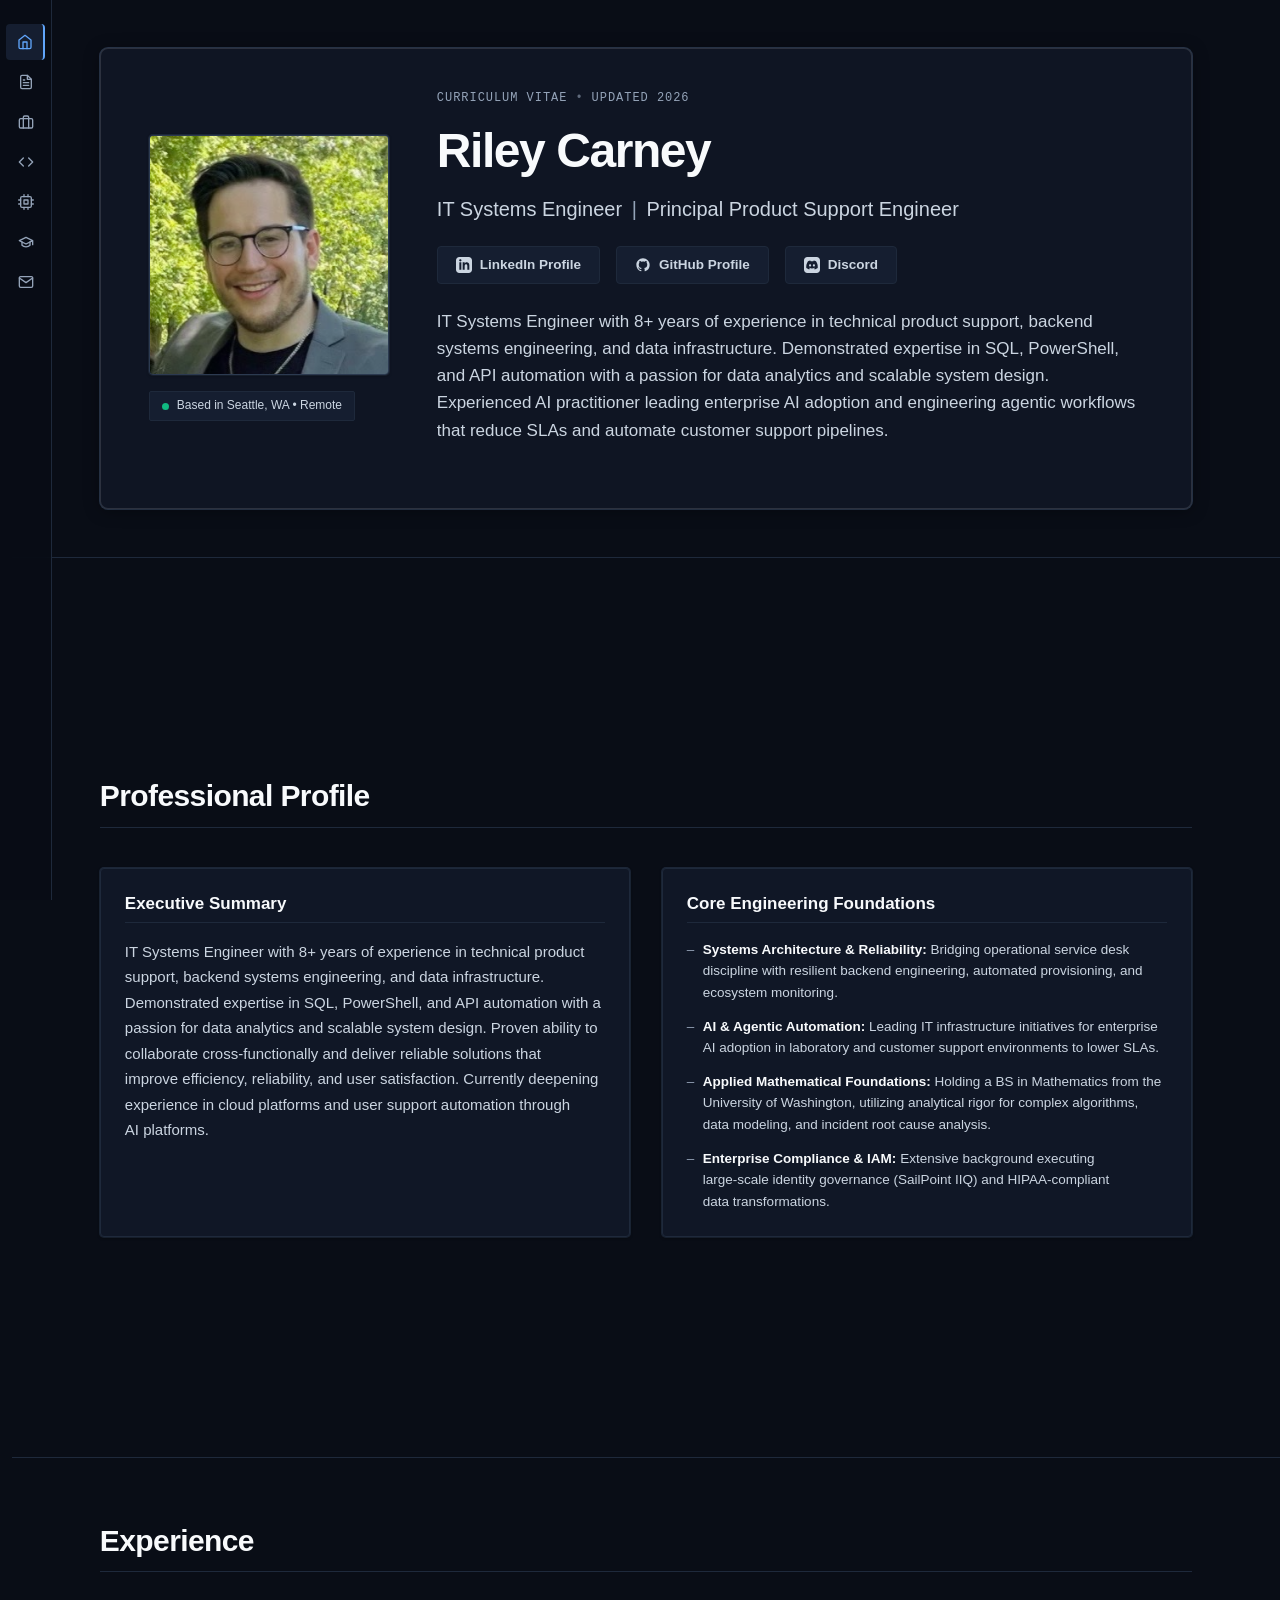
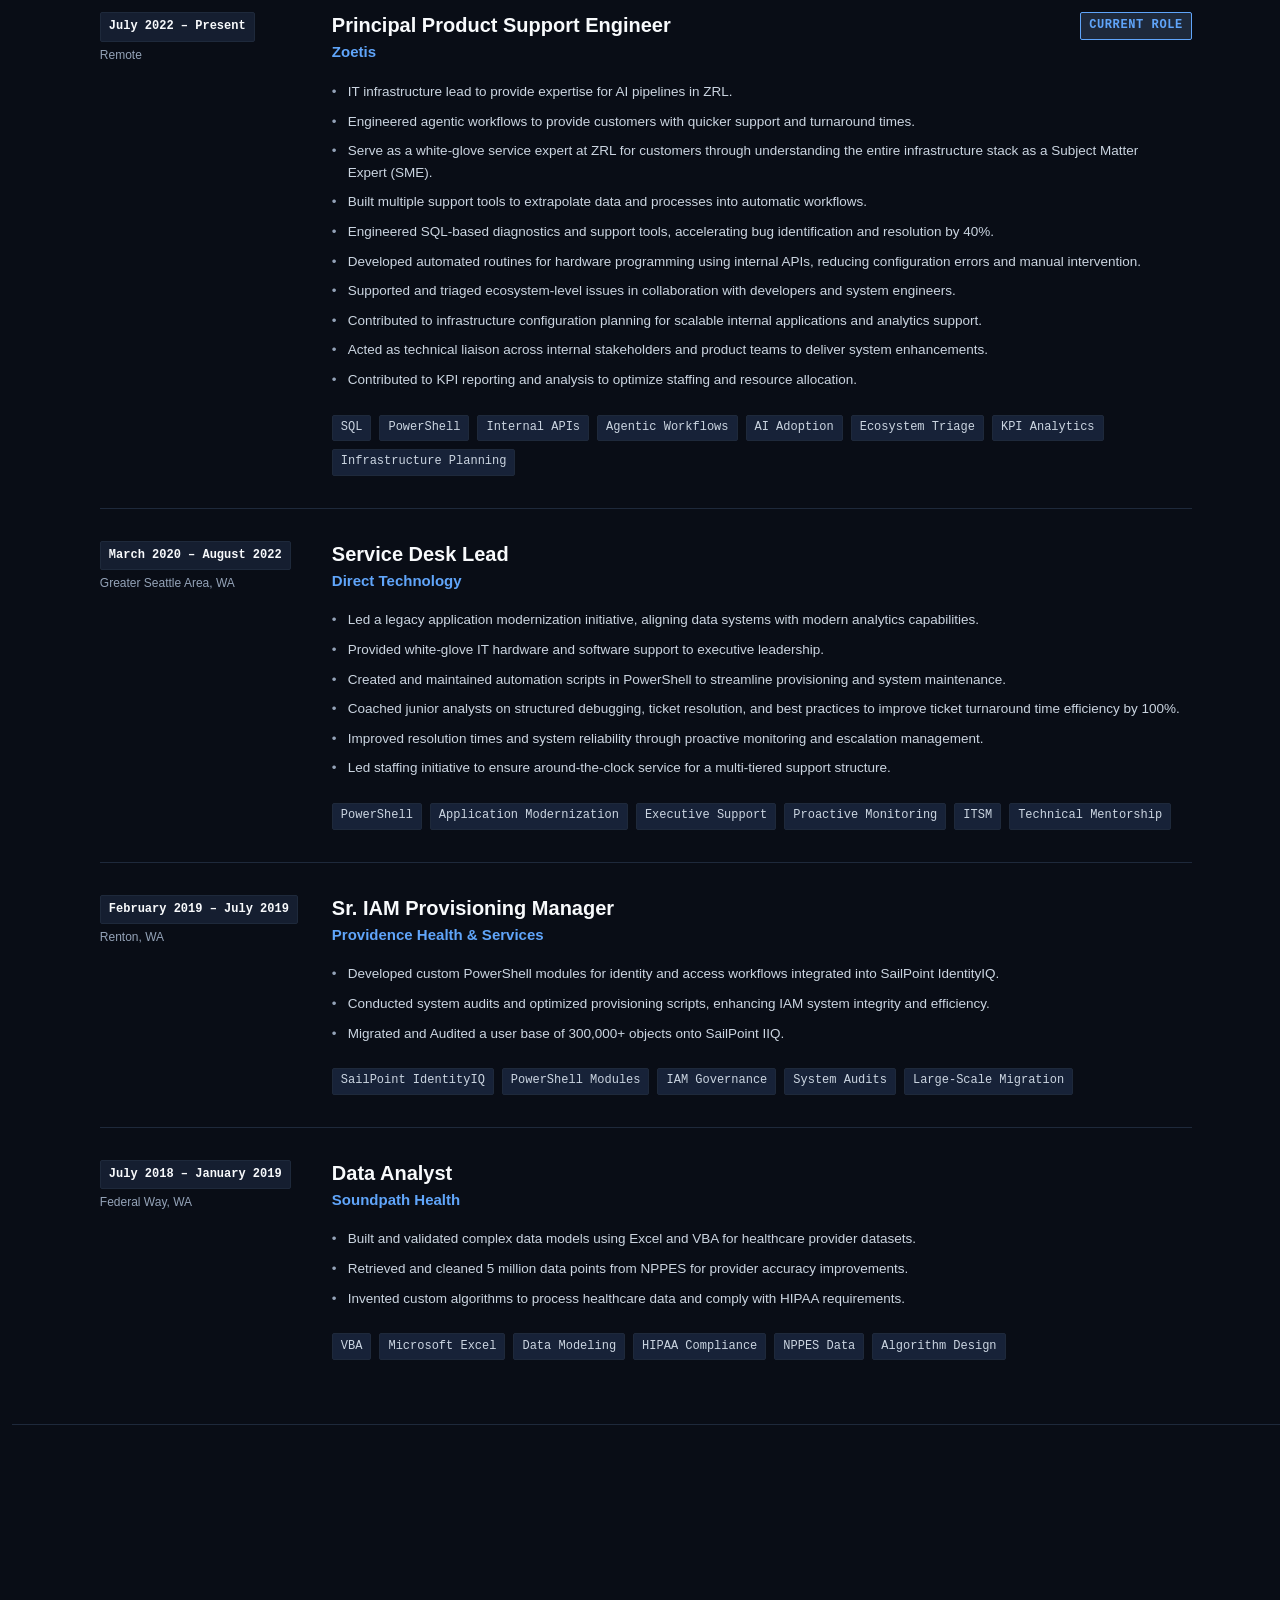
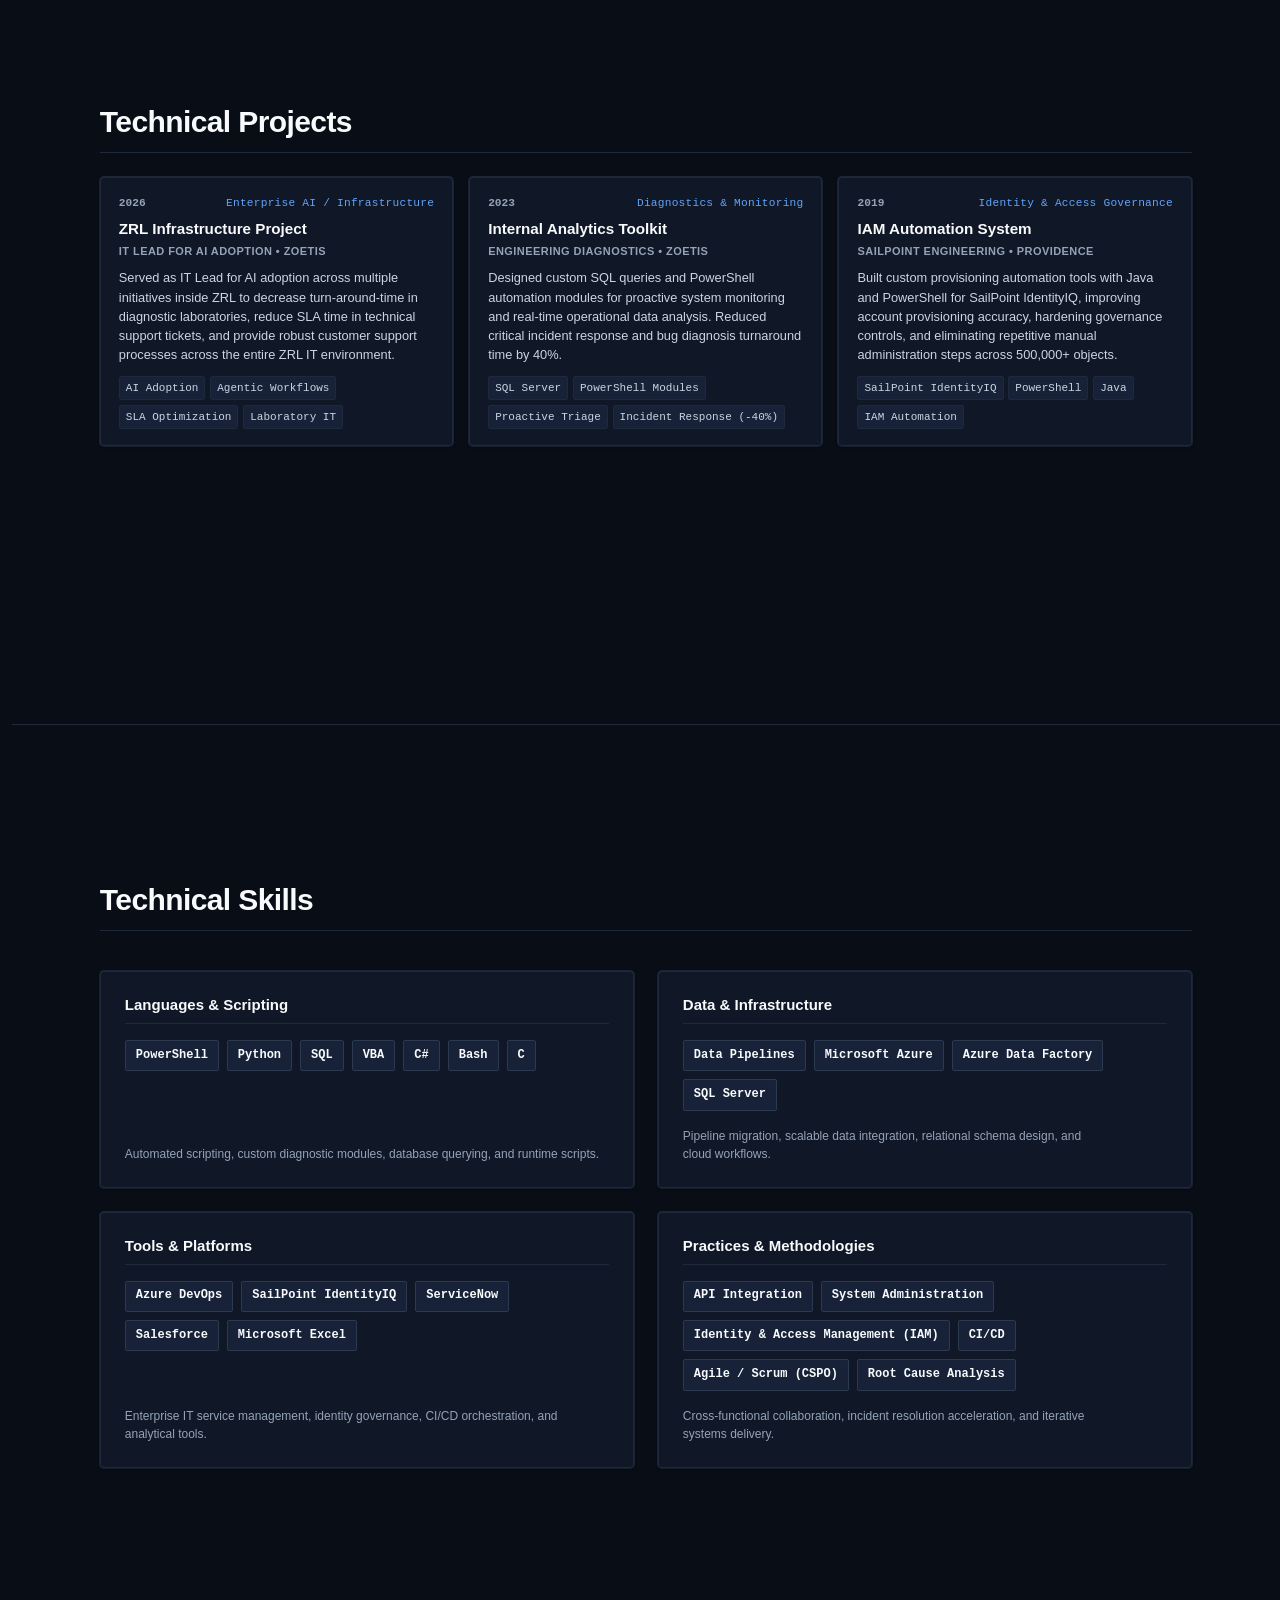
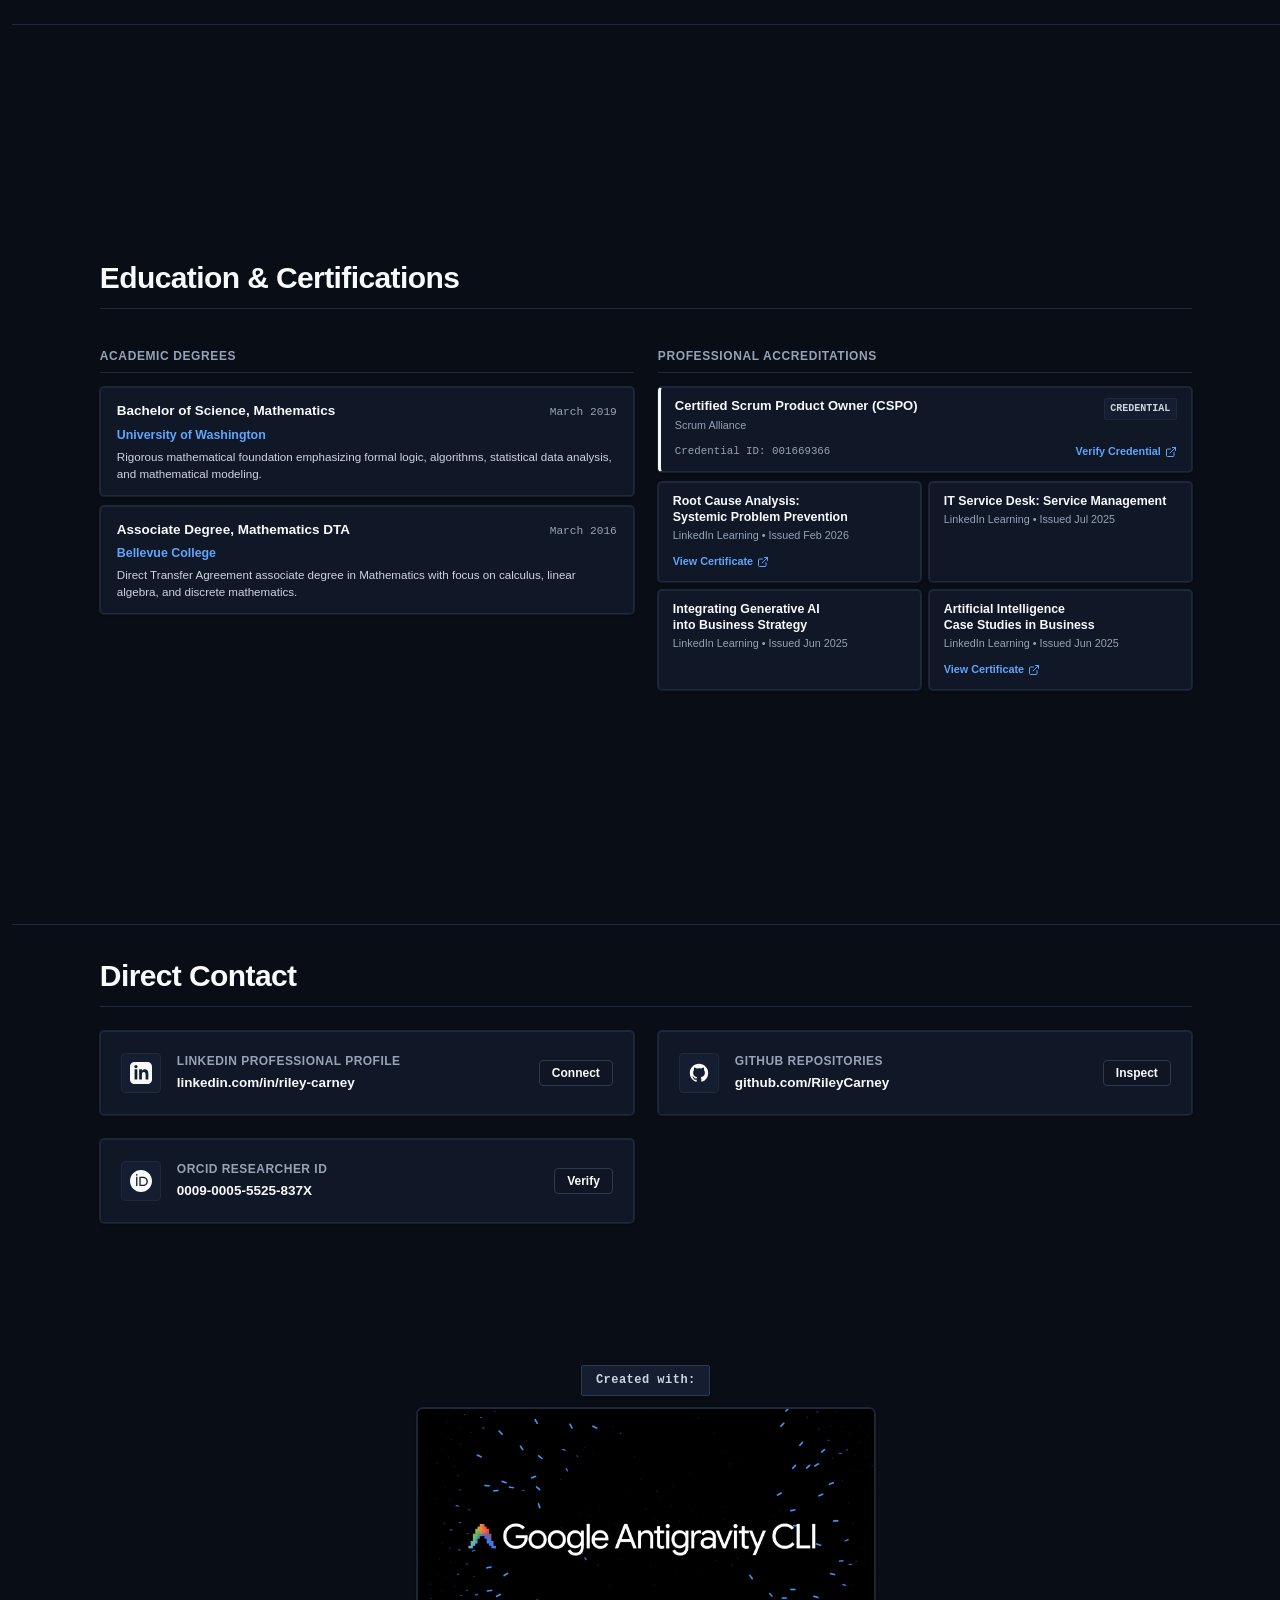
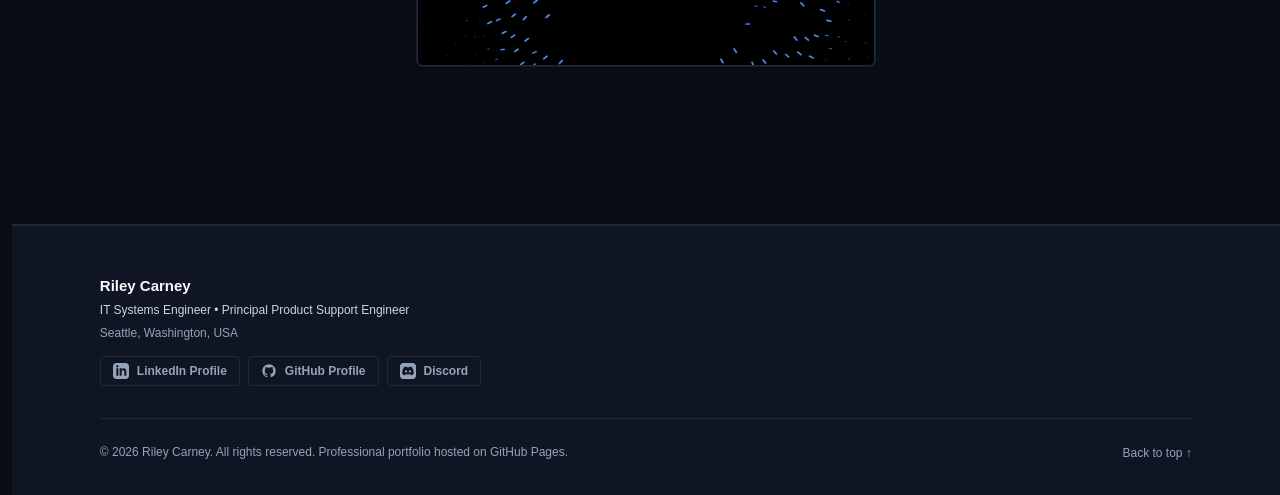
==== commit 2d830fb4: "Discord added to website" ====
--- a/index.html
+++ b/index.html
@@ -287,6 +287,12 @@
                 </svg>
                 GitHub Profile
               </a>
+              <a href="https://discord.gg/GhMc5qKvJ9" target="_blank" rel="noopener noreferrer" class="btn btn-secondary">
+                <svg width="16" height="16" viewBox="0 0 24 24" fill="currentColor" aria-hidden="true">
+                  <path fill-rule="evenodd" clip-rule="evenodd" d="M19 0h-14c-2.761 0-5 2.239-5 5v14c0 2.761 2.239 5 5 5h14c2.762 0 5-2.239 5-5v-14c0-2.761-2.238-5-5-5z M 17.988 6.506 a 14.25 14.25 0 0 0 -3.517 -1.091 0.053 0.053 0 0 0 -0.057 0.027 c -0.151 0.27 -0.32 0.622 -0.438 0.9 a 13.154 13.154 0 0 0 -3.951 0 9.101 9.101 0 0 0 -0.444 -0.9 0.055 0.055 0 0 0 -0.057 -0.027 A 14.21 14.21 0 0 0 6.007 6.506 a 0.05 0.05 0 0 0 -0.023 0.019 C 3.744 9.873 3.13 13.138 3.431 16.361 a 0.059 0.059 0 0 0 0.022 0.041 14.328 14.328 0 0 0 4.315 2.182 0.056 0.056 0 0 0 0.06 -0.02 c 0.333 -0.454 0.629 -0.932 0.883 -1.436 0.015 -0.03 0.001 -0.065 -0.03 -0.076 a 9.437 9.437 0 0 1 -1.348 -0.642 0.055 0.055 0 0 1 -0.006 -0.092 7.344 7.344 0 0 0 0.268 -0.21 0.053 0.053 0 0 1 0.055 -0.007 c 2.828 1.291 5.89 1.291 8.685 0 a 0.053 0.053 0 0 1 0.056 0.007 c 0.086 0.071 0.177 0.143 0.269 0.21 a 0.055 0.055 0 0 1 -0.004 0.091 8.855 8.855 0 0 1 -1.349 0.642 0.055 0.055 0 0 0 -0.03 0.077 c 0.259 0.503 0.556 0.981 0.882 1.435 a 0.055 0.055 0 0 0 0.06 0.02 14.284 14.284 0 0 0 4.321 -2.182 0.055 0.055 0 0 0 0.023 -0.039 c 0.36 -3.727 -0.603 -6.965 -2.555 -9.835 a 0.044 0.044 0 0 0 -0.022 -0.02 z M 9.134 14.398 c -0.852 0 -1.553 -0.781 -1.553 -1.742 0 -0.96 0.688 -1.742 1.553 -1.742 0.871 0 1.567 0.789 1.553 1.742 0 0.96 -0.688 1.741 -1.553 1.741 z m 5.742 0 c -0.852 0 -1.553 -0.781 -1.553 -1.742 0 -0.96 0.688 -1.742 1.553 -1.742 0.871 0 1.567 0.789 1.553 1.742 0 0.96 -0.681 1.741 -1.553 1.741 z"/>
+                </svg>
+                Discord
+              </a>
 
             </div>
 
@@ -886,6 +892,12 @@
               </svg>
               GitHub Profile
             </a>
+            <a href="https://discord.gg/GhMc5qKvJ9" target="_blank" rel="noopener noreferrer" class="btn btn-sm btn-footer">
+              <svg width="16" height="16" viewBox="0 0 24 24" fill="currentColor" aria-hidden="true">
+                <path fill-rule="evenodd" clip-rule="evenodd" d="M19 0h-14c-2.761 0-5 2.239-5 5v14c0 2.761 2.239 5 5 5h14c2.762 0 5-2.239 5-5v-14c0-2.761-2.238-5-5-5z M 17.988 6.506 a 14.25 14.25 0 0 0 -3.517 -1.091 0.053 0.053 0 0 0 -0.057 0.027 c -0.151 0.27 -0.32 0.622 -0.438 0.9 a 13.154 13.154 0 0 0 -3.951 0 9.101 9.101 0 0 0 -0.444 -0.9 0.055 0.055 0 0 0 -0.057 -0.027 A 14.21 14.21 0 0 0 6.007 6.506 a 0.05 0.05 0 0 0 -0.023 0.019 C 3.744 9.873 3.13 13.138 3.431 16.361 a 0.059 0.059 0 0 0 0.022 0.041 14.328 14.328 0 0 0 4.315 2.182 0.056 0.056 0 0 0 0.06 -0.02 c 0.333 -0.454 0.629 -0.932 0.883 -1.436 0.015 -0.03 0.001 -0.065 -0.03 -0.076 a 9.437 9.437 0 0 1 -1.348 -0.642 0.055 0.055 0 0 1 -0.006 -0.092 7.344 7.344 0 0 0 0.268 -0.21 0.053 0.053 0 0 1 0.055 -0.007 c 2.828 1.291 5.89 1.291 8.685 0 a 0.053 0.053 0 0 1 0.056 0.007 c 0.086 0.071 0.177 0.143 0.269 0.21 a 0.055 0.055 0 0 1 -0.004 0.091 8.855 8.855 0 0 1 -1.349 0.642 0.055 0.055 0 0 0 -0.03 0.077 c 0.259 0.503 0.556 0.981 0.882 1.435 a 0.055 0.055 0 0 0 0.06 0.02 14.284 14.284 0 0 0 4.321 -2.182 0.055 0.055 0 0 0 0.023 -0.039 c 0.36 -3.727 -0.603 -6.965 -2.555 -9.835 a 0.044 0.044 0 0 0 -0.022 -0.02 z M 9.134 14.398 c -0.852 0 -1.553 -0.781 -1.553 -1.742 0 -0.96 0.688 -1.742 1.553 -1.742 0.871 0 1.567 0.789 1.553 1.742 0 0.96 -0.688 1.741 -1.553 1.741 z m 5.742 0 c -0.852 0 -1.553 -0.781 -1.553 -1.742 0 -0.96 0.688 -1.742 1.553 -1.742 0.871 0 1.567 0.789 1.553 1.742 0 0.96 -0.681 1.741 -1.553 1.741 z"/>
+              </svg>
+              Discord
+            </a>
           </div>
 
         </div>
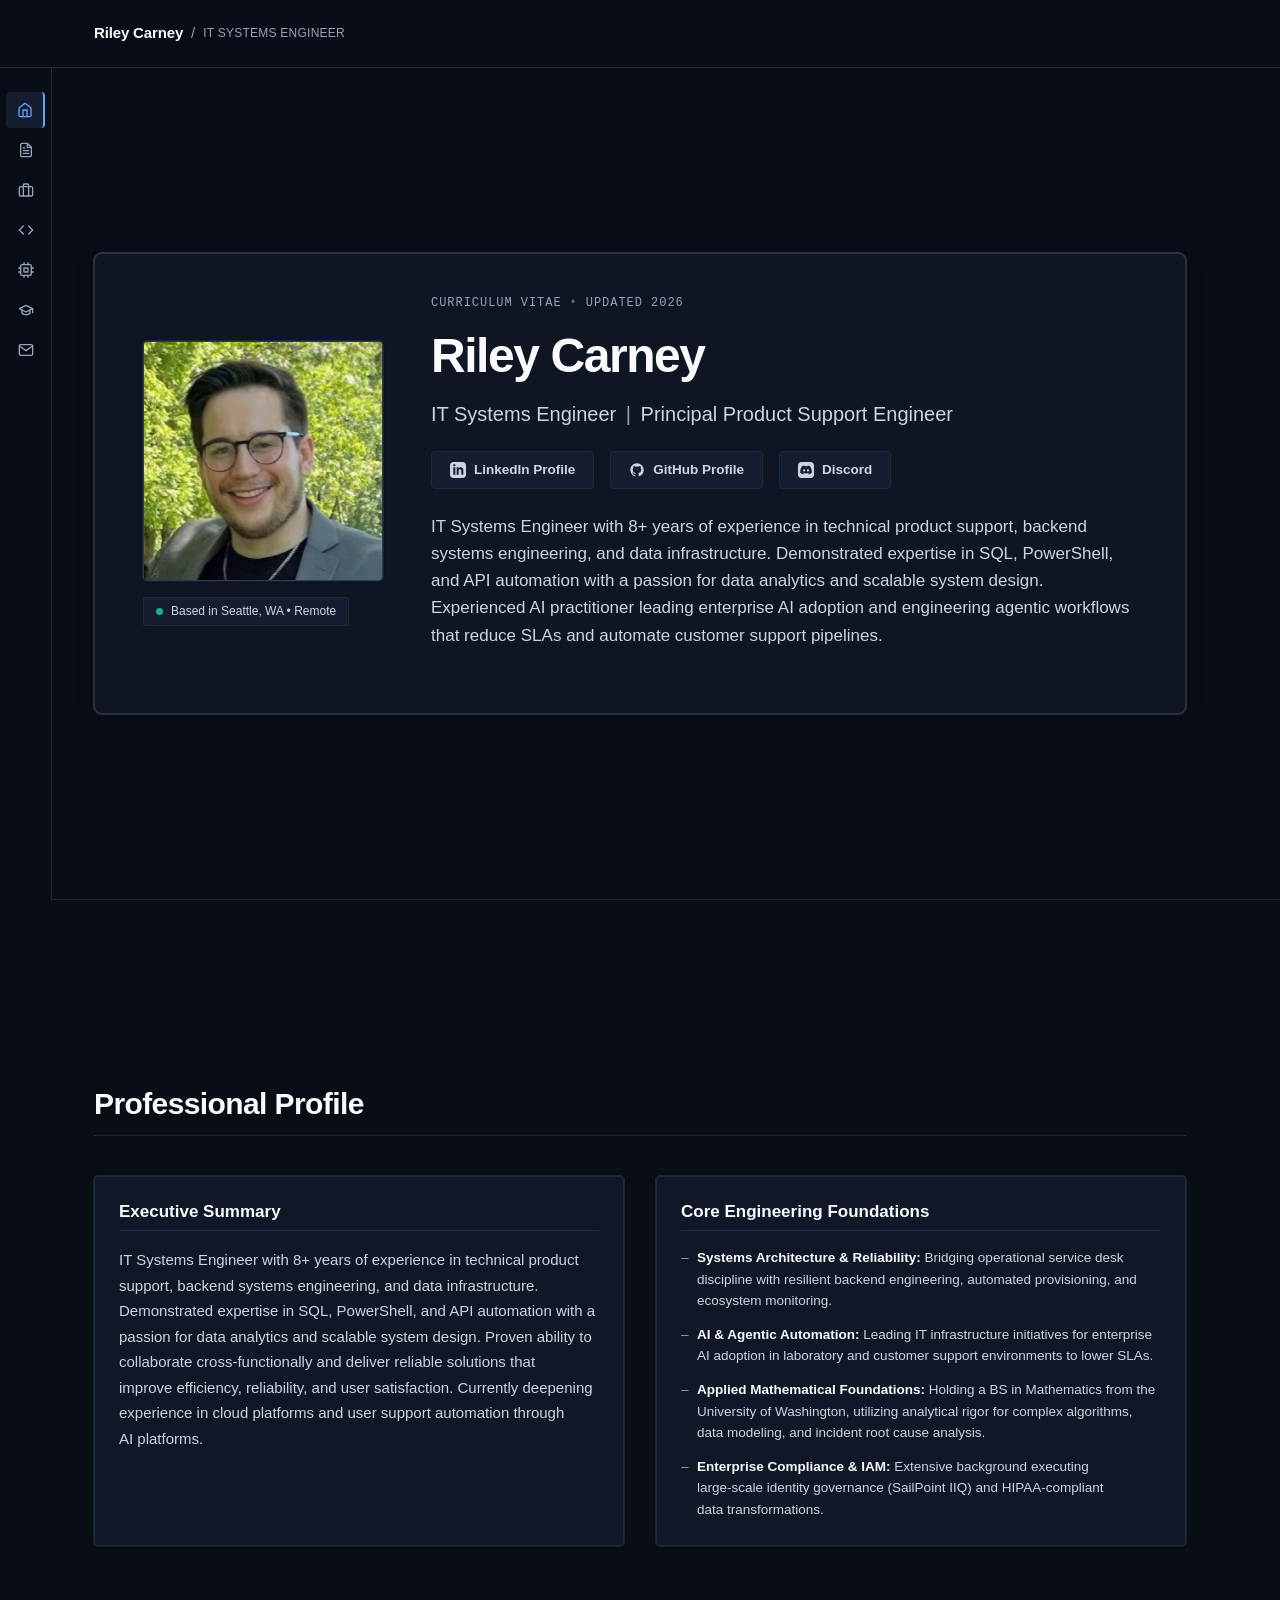
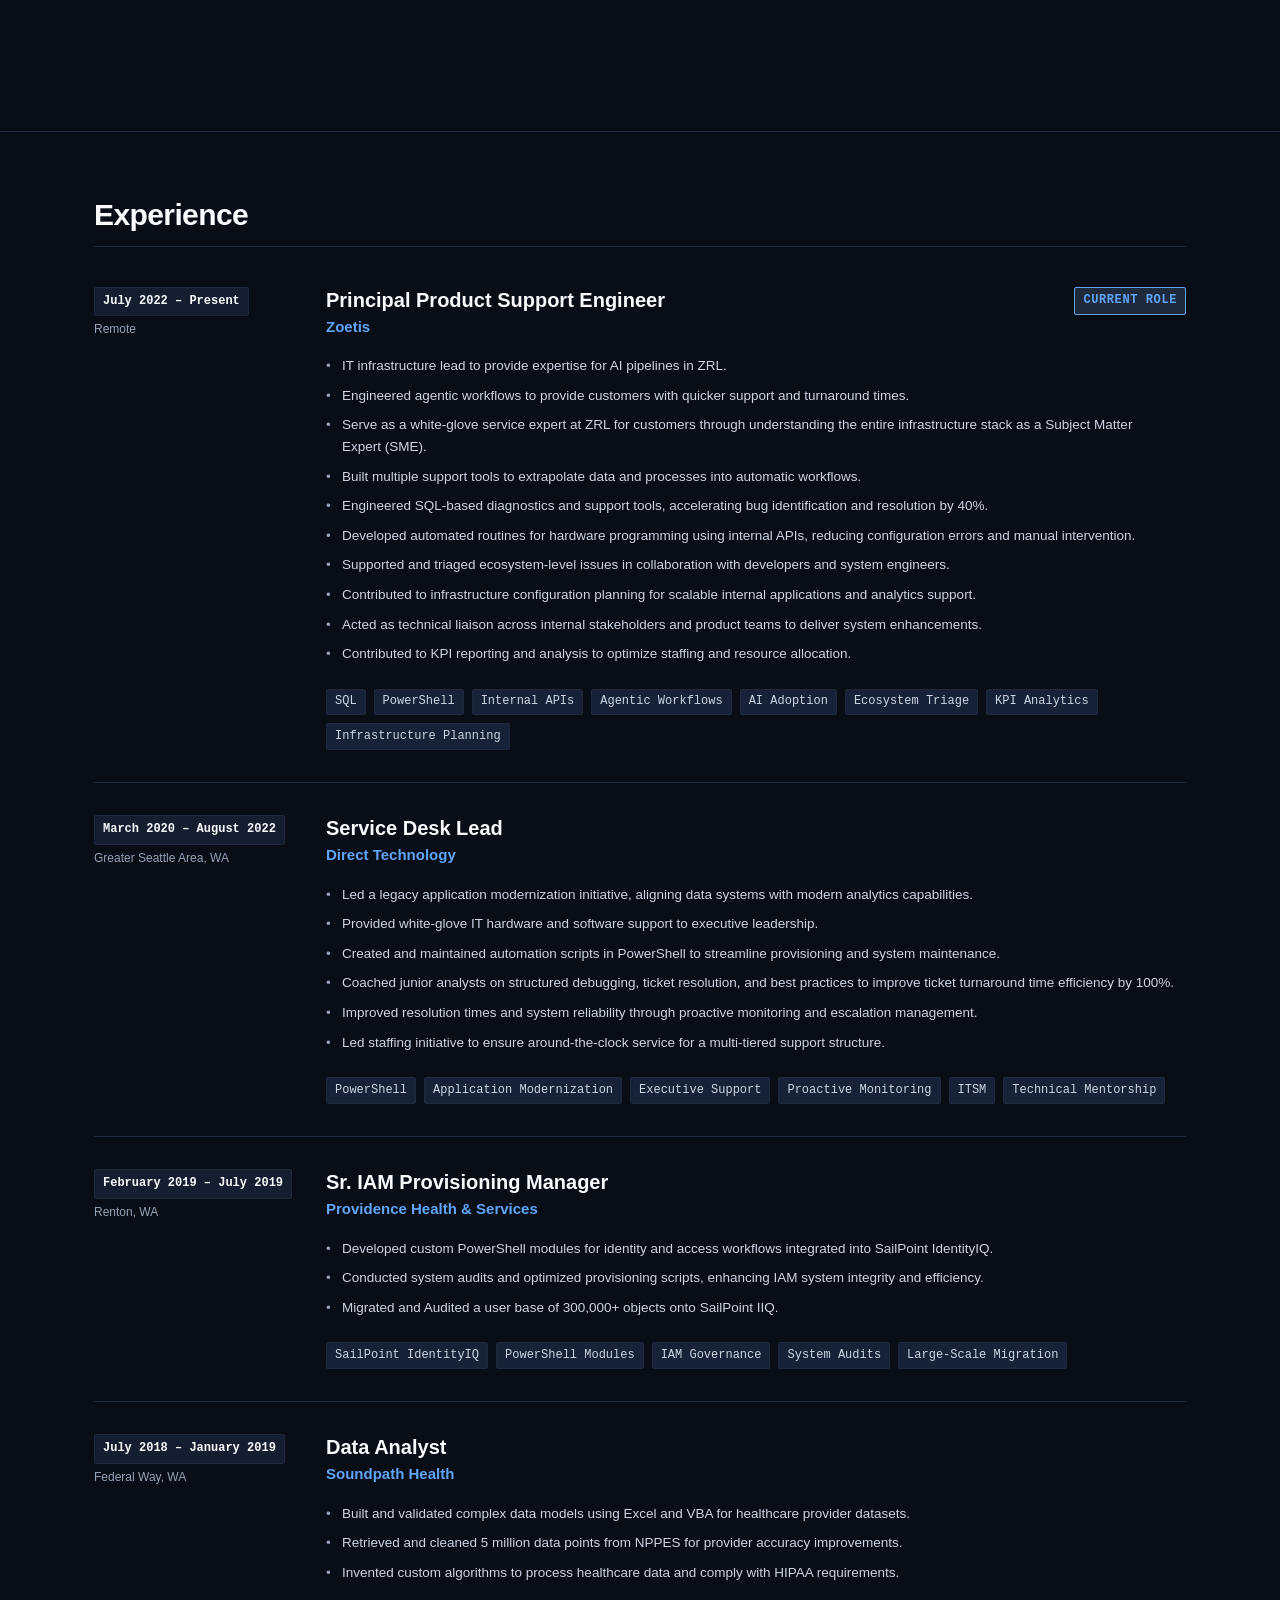
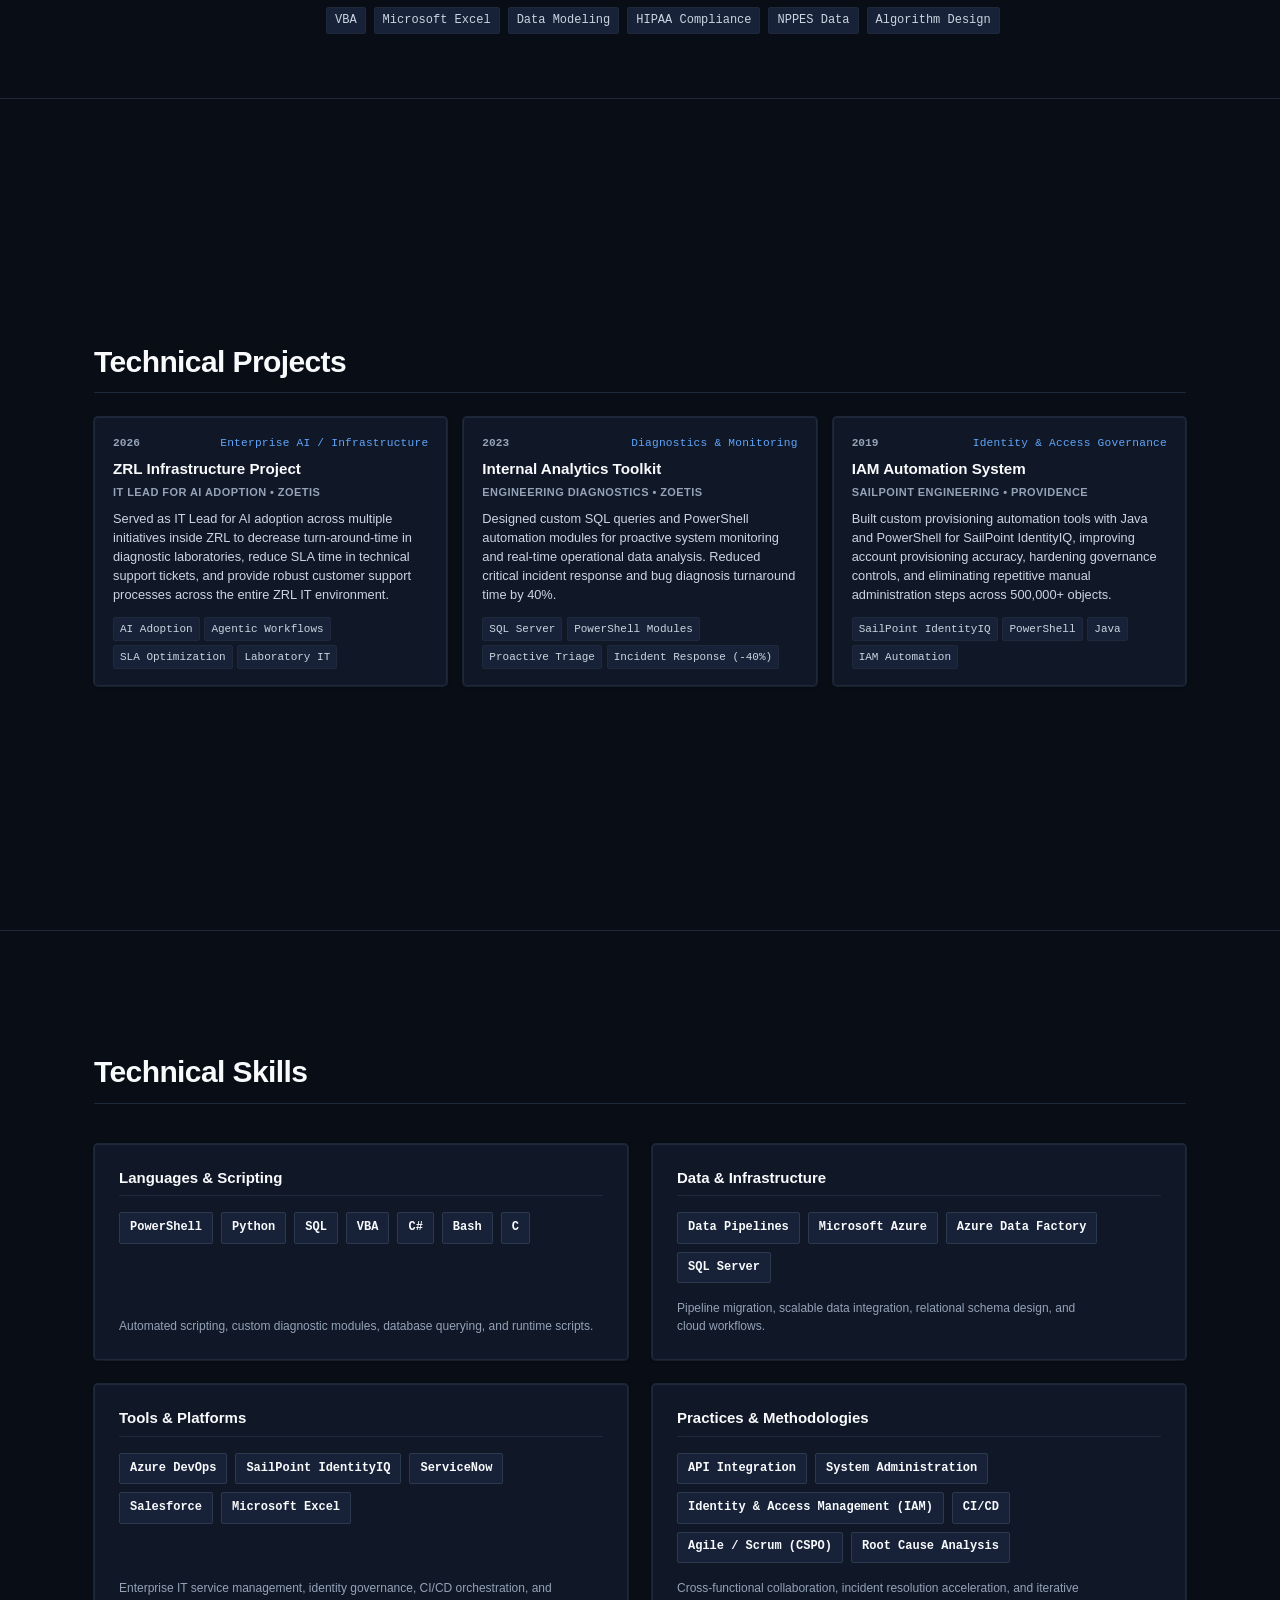
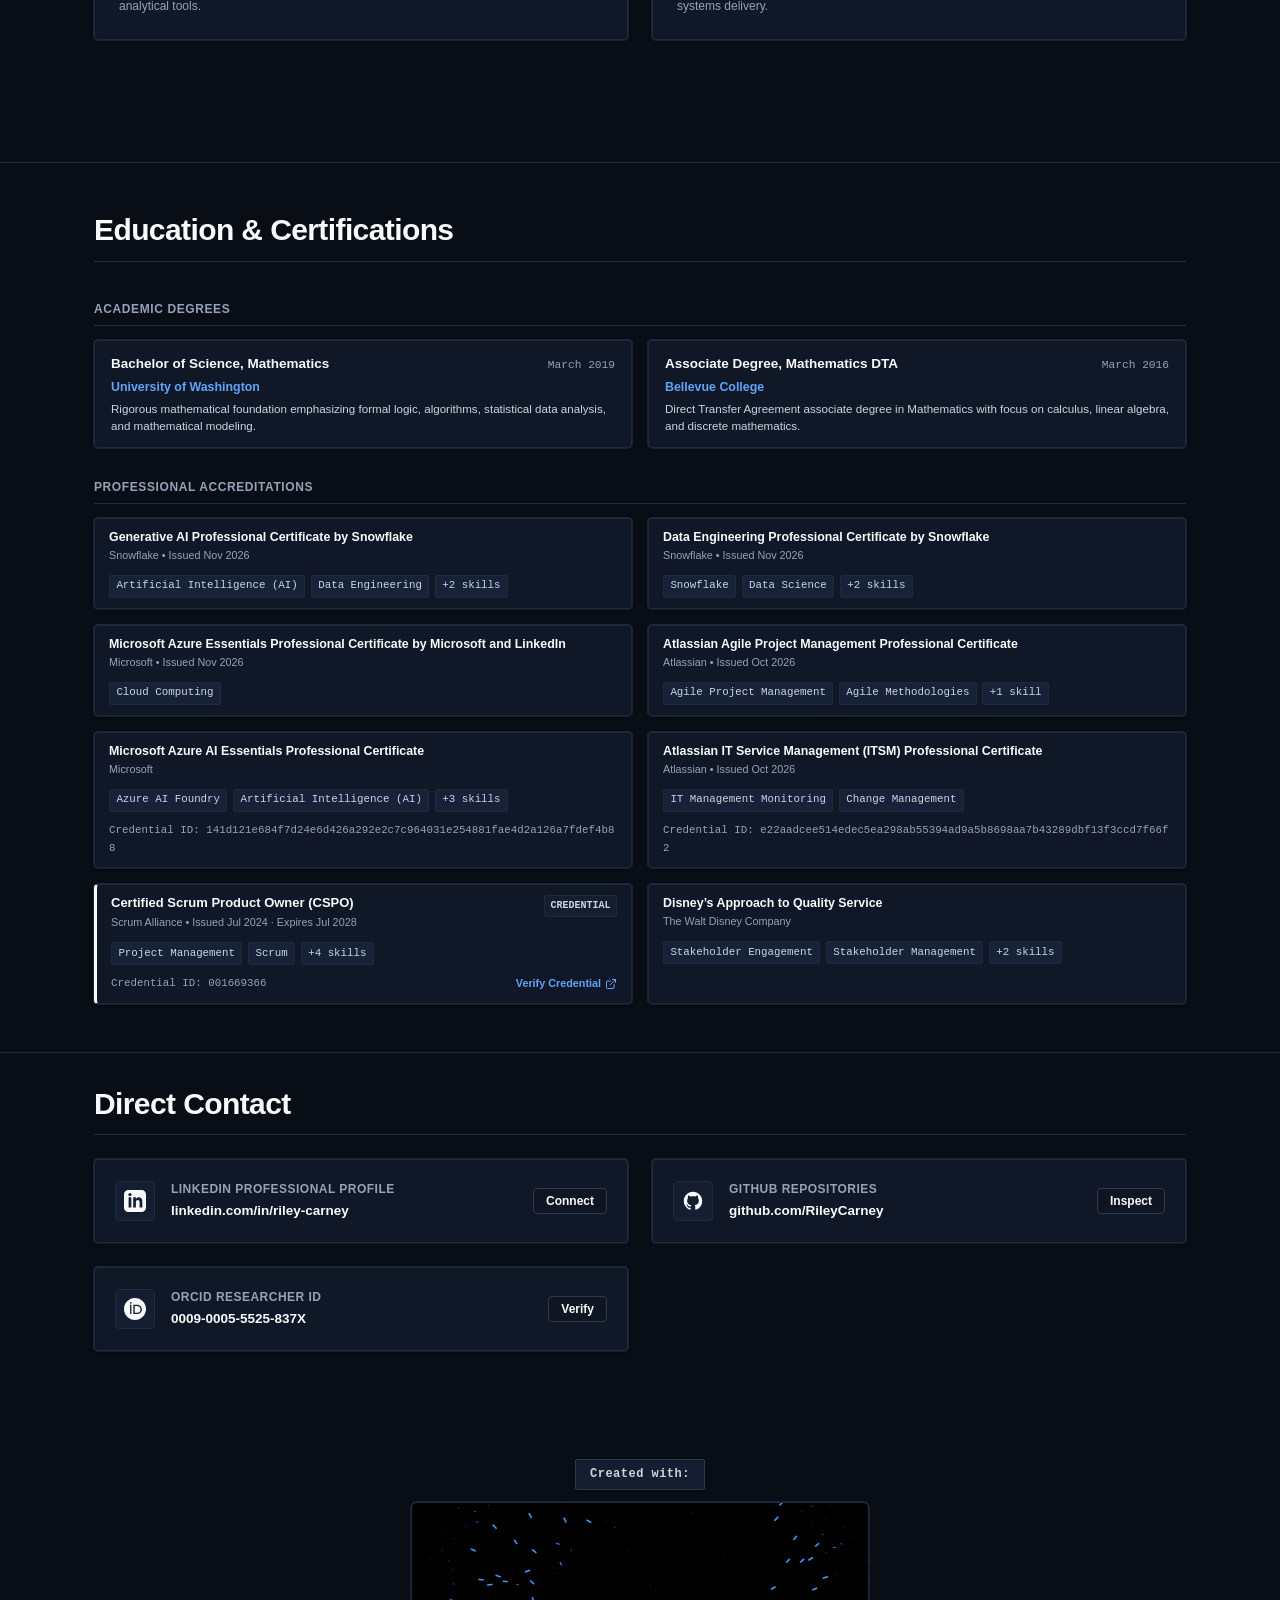
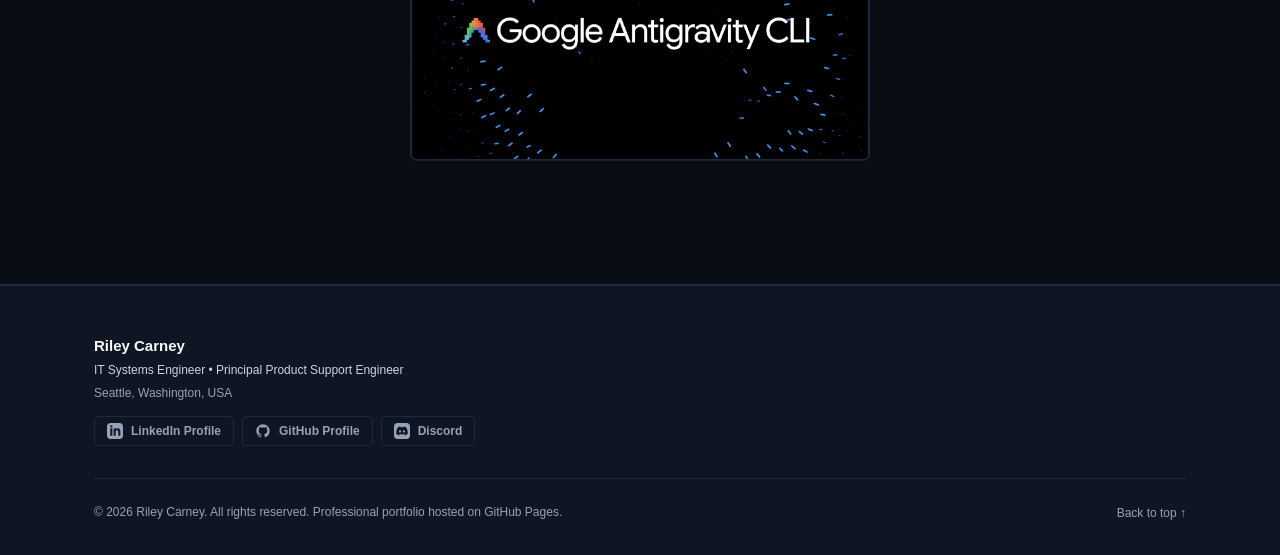
==== commit 3256ddaf: "v1.1.0" ====
--- a/index.html
+++ b/index.html
@@ -69,12 +69,75 @@
     "hasCredential": [
       {
         "@type": "EducationalOccupationalCredential",
+        "name": "Generative AI Professional Certificate by Snowflake",
+        "credentialCategory": "Certification",
+        "recognizedBy": {
+          "@type": "Organization",
+          "name": "Snowflake"
+        }
+      },
+      {
+        "@type": "EducationalOccupationalCredential",
+        "name": "Data Engineering Professional Certificate by Snowflake",
+        "credentialCategory": "Certification",
+        "recognizedBy": {
+          "@type": "Organization",
+          "name": "Snowflake"
+        }
+      },
+      {
+        "@type": "EducationalOccupationalCredential",
+        "name": "Microsoft Azure Essentials Professional Certificate by Microsoft and LinkedIn",
+        "credentialCategory": "Certification",
+        "recognizedBy": {
+          "@type": "Organization",
+          "name": "Microsoft"
+        }
+      },
+      {
+        "@type": "EducationalOccupationalCredential",
+        "name": "Atlassian Agile Project Management Professional Certificate",
+        "credentialCategory": "Certification",
+        "recognizedBy": {
+          "@type": "Organization",
+          "name": "Atlassian"
+        }
+      },
+      {
+        "@type": "EducationalOccupationalCredential",
+        "name": "Microsoft Azure AI Essentials Professional Certificate",
+        "credentialCategory": "Certification",
+        "recognizedBy": {
+          "@type": "Organization",
+          "name": "Microsoft"
+        }
+      },
+      {
+        "@type": "EducationalOccupationalCredential",
+        "name": "Atlassian IT Service Management (ITSM) Professional Certificate",
+        "credentialCategory": "Certification",
+        "recognizedBy": {
+          "@type": "Organization",
+          "name": "Atlassian"
+        }
+      },
+      {
+        "@type": "EducationalOccupationalCredential",
         "name": "Certified Scrum Product Owner (CSPO)",
         "credentialCategory": "Certification",
         "recognizedBy": {
           "@type": "Organization",
           "name": "Scrum Alliance"
         }
+      },
+      {
+        "@type": "EducationalOccupationalCredential",
+        "name": "Disney's Approach to Quality Service",
+        "credentialCategory": "Certification",
+        "recognizedBy": {
+          "@type": "Organization",
+          "name": "The Walt Disney Company"
+        }
       }
     ]
   }
@@ -86,7 +149,7 @@
   <link href="https://fonts.googleapis.com/css2?family=Inter:wght@400;500;600;700&family=JetBrains+Mono:wght@400;500;600&display=swap" rel="stylesheet" />
 
   <!-- Stylesheet -->
-  <link rel="stylesheet" href="css/style.css?v=1.4" />
+  <link rel="stylesheet" href="css/style.css?v=1.5" />
 </head>
 <body>
 
@@ -664,71 +727,151 @@
 
         <div class="edu-grid">
 
-          <!-- Left: Academic Education -->
+          <!-- Top: Academic Education -->
           <div class="edu-col">
             <h3 class="column-subheading">Academic Degrees</h3>
 
-            <div class="edu-card">
-              <div class="edu-header">
-                <span class="edu-degree">Bachelor of Science, Mathematics</span>
-                <span class="edu-year">March 2019</span>
-              </div>
-              <div class="edu-institution">University of Washington</div>
-              <p class="edu-summary">
-                Rigorous mathematical foundation emphasizing formal logic, algorithms, statistical data analysis, and mathematical modeling.
-              </p>
-            </div>
-
-            <div class="edu-card">
-              <div class="edu-header">
-                <span class="edu-degree">Associate Degree, Mathematics DTA</span>
-                <span class="edu-year">March 2016</span>
-              </div>
-              <div class="edu-institution">Bellevue College</div>
-              <p class="edu-summary">
-                Direct Transfer Agreement associate degree in Mathematics with focus on calculus, linear algebra, and discrete mathematics.
-              </p>
-            </div>
-          </div>
-
-          <!-- Right: Certifications & Licensures -->
+            <div class="edu-degrees-grid">
+              <div class="edu-card">
+                <div class="edu-header">
+                  <span class="edu-degree">Bachelor of Science, Mathematics</span>
+                  <span class="edu-year">March 2019</span>
+                </div>
+                <div class="edu-institution">University of Washington</div>
+                <p class="edu-summary">
+                  Rigorous mathematical foundation emphasizing formal logic, algorithms, statistical data analysis, and mathematical modeling.
+                </p>
+              </div>
+
+              <div class="edu-card">
+                <div class="edu-header">
+                  <span class="edu-degree">Associate Degree, Mathematics DTA</span>
+                  <span class="edu-year">March 2016</span>
+                </div>
+                <div class="edu-institution">Bellevue College</div>
+                <p class="edu-summary">
+                  Direct Transfer Agreement associate degree in Mathematics with focus on calculus, linear algebra, and discrete mathematics.
+                </p>
+              </div>
+            </div>
+          </div>
+
+          <!-- Bottom: Certifications & Licensures -->
           <div class="edu-col">
             <h3 class="column-subheading">Professional Accreditations</h3>
 
-            <!-- CSPO -->
-            <div class="cert-card-item cert-featured">
-              <div class="cert-item-top">
-                <div>
-                  <h4 class="cert-name">Certified Scrum Product Owner (CSPO)</h4>
-                  <p class="cert-org">Scrum Alliance</p>
-                </div>
-                <span class="cert-badge">Credential</span>
-              </div>
-              <div class="cert-item-meta">
-                <span class="cert-id-string">Credential ID: 001669366</span>
-                <a href="https://www.scrumalliance.org/get-certified/product-owner-track/certified-scrum-product-owner" target="_blank" rel="noopener noreferrer" class="cert-verify-link">
-                  Verify Credential
-                  <svg width="12" height="12" viewBox="0 0 24 24" fill="none" stroke="currentColor" stroke-width="2" stroke-linecap="round" stroke-linejoin="round" aria-hidden="true">
-                    <path d="M18 13v6a2 2 0 0 1-2 2H5a2 2 0 0 1-2-2V8a2 2 0 0 1 2-2h6"></path>
-                    <polyline points="15 3 21 3 21 9"></polyline>
-                    <line x1="10" y1="14" x2="21" y2="3"></line>
-                  </svg>
-                </a>
-              </div>
-            </div>
-
             <div class="cert-subgrid">
-              <!-- Root Cause Analysis -->
+              <!-- 1. Generative AI Professional Certificate by Snowflake -->
               <div class="cert-card-item">
                 <div class="cert-item-top">
                   <div>
-                    <h4 class="cert-name">Root Cause Analysis: Systemic Problem Prevention</h4>
-                    <p class="cert-org">LinkedIn Learning &bull; Issued Feb 2026</p>
+                    <h4 class="cert-name">Generative AI Professional Certificate by Snowflake</h4>
+                    <p class="cert-org">Snowflake &bull; Issued Nov 2026</p>
                   </div>
                 </div>
+                <div class="cert-skills" aria-label="Skills">
+                  <span class="cert-skill-tag">Artificial Intelligence (AI)</span>
+                  <span class="cert-skill-tag">Data Engineering</span>
+                  <span class="cert-skill-tag">+2 skills</span>
+                </div>
+              </div>
+
+              <!-- 2. Data Engineering Professional Certificate by Snowflake -->
+              <div class="cert-card-item">
+                <div class="cert-item-top">
+                  <div>
+                    <h4 class="cert-name">Data Engineering Professional Certificate by Snowflake</h4>
+                    <p class="cert-org">Snowflake &bull; Issued Nov 2026</p>
+                  </div>
+                </div>
+                <div class="cert-skills" aria-label="Skills">
+                  <span class="cert-skill-tag">Snowflake</span>
+                  <span class="cert-skill-tag">Data Science</span>
+                  <span class="cert-skill-tag">+2 skills</span>
+                </div>
+              </div>
+
+              <!-- 3. Microsoft Azure Essentials Professional Certificate -->
+              <div class="cert-card-item">
+                <div class="cert-item-top">
+                  <div>
+                    <h4 class="cert-name">Microsoft Azure Essentials Professional Certificate by Microsoft and LinkedIn</h4>
+                    <p class="cert-org">Microsoft &bull; Issued Nov 2026</p>
+                  </div>
+                </div>
+                <div class="cert-skills" aria-label="Skills">
+                  <span class="cert-skill-tag">Cloud Computing</span>
+                </div>
+              </div>
+
+              <!-- 4. Atlassian Agile Project Management Professional Certificate -->
+              <div class="cert-card-item">
+                <div class="cert-item-top">
+                  <div>
+                    <h4 class="cert-name">Atlassian Agile Project Management Professional Certificate</h4>
+                    <p class="cert-org">Atlassian &bull; Issued Oct 2026</p>
+                  </div>
+                </div>
+                <div class="cert-skills" aria-label="Skills">
+                  <span class="cert-skill-tag">Agile Project Management</span>
+                  <span class="cert-skill-tag">Agile Methodologies</span>
+                  <span class="cert-skill-tag">+1 skill</span>
+                </div>
+              </div>
+
+              <!-- 7. Microsoft Azure AI Essentials Professional Certificate -->
+              <div class="cert-card-item">
+                <div class="cert-item-top">
+                  <div>
+                    <h4 class="cert-name">Microsoft Azure AI Essentials Professional Certificate</h4>
+                    <p class="cert-org">Microsoft</p>
+                  </div>
+                </div>
+                <div class="cert-skills" aria-label="Skills">
+                  <span class="cert-skill-tag">Azure AI Foundry</span>
+                  <span class="cert-skill-tag">Artificial Intelligence (AI)</span>
+                  <span class="cert-skill-tag">+3 skills</span>
+                </div>
                 <div class="cert-item-meta">
-                  <a href="https://www.linkedin.com/learning/certificates/9d160deeb0c3425da0ebaaf4dfc21f2d0b59338a7f0433fb9be68705bb1ede35" target="_blank" rel="noopener noreferrer" class="cert-verify-link">
-                    View Certificate
+                  <span class="cert-id-string">Credential ID: 141d121e684f7d24e6d426a292e2c7c964031e254881fae4d2a126a7fdef4b88</span>
+                </div>
+              </div>
+
+              <!-- 8. Atlassian IT Service Management (ITSM) Professional Certificate -->
+              <div class="cert-card-item">
+                <div class="cert-item-top">
+                  <div>
+                    <h4 class="cert-name">Atlassian IT Service Management (ITSM) Professional Certificate</h4>
+                    <p class="cert-org">Atlassian &bull; Issued Oct 2026</p>
+                  </div>
+                </div>
+                <div class="cert-skills" aria-label="Skills">
+                  <span class="cert-skill-tag">IT Management Monitoring</span>
+                  <span class="cert-skill-tag">Change Management</span>
+                </div>
+                <div class="cert-item-meta">
+                  <span class="cert-id-string">Credential ID: e22aadcee514edec5ea298ab55394ad9a5b8698aa7b43289dbf13f3ccd7f66f2</span>
+                </div>
+              </div>
+
+              <!-- 9. Certified Scrum Product Owner (CSPO) -->
+              <div class="cert-card-item cert-featured">
+                <div class="cert-item-top">
+                  <div>
+                    <h4 class="cert-name">Certified Scrum Product Owner (CSPO)</h4>
+                    <p class="cert-org">Scrum Alliance &bull; Issued Jul 2024 &middot; Expires Jul 2028</p>
+                  </div>
+                  <span class="cert-badge">Credential</span>
+                </div>
+                <div class="cert-skills" aria-label="Skills">
+                  <span class="cert-skill-tag">Project Management</span>
+                  <span class="cert-skill-tag">Scrum</span>
+                  <span class="cert-skill-tag">+4 skills</span>
+                </div>
+                <div class="cert-item-meta">
+                  <span class="cert-id-string">Credential ID: 001669366</span>
+                  <a href="https://www.scrumalliance.org/get-certified/product-owner-track/certified-scrum-product-owner" target="_blank" rel="noopener noreferrer" class="cert-verify-link">
+                    Verify Credential
                     <svg width="12" height="12" viewBox="0 0 24 24" fill="none" stroke="currentColor" stroke-width="2" stroke-linecap="round" stroke-linejoin="round" aria-hidden="true">
                       <path d="M18 13v6a2 2 0 0 1-2 2H5a2 2 0 0 1-2-2V8a2 2 0 0 1 2-2h6"></path>
                       <polyline points="15 3 21 3 21 9"></polyline>
@@ -738,43 +881,18 @@
                 </div>
               </div>
 
-              <!-- IT Service Desk -->
+              <!-- 10. Disney's Approach to Quality Service -->
               <div class="cert-card-item">
                 <div class="cert-item-top">
                   <div>
-                    <h4 class="cert-name">IT Service Desk: Service Management</h4>
-                    <p class="cert-org">LinkedIn Learning &bull; Issued Jul 2025</p>
+                    <h4 class="cert-name">Disney&rsquo;s Approach to Quality Service</h4>
+                    <p class="cert-org">The Walt Disney Company</p>
                   </div>
                 </div>
-              </div>
-
-              <!-- GenAI in Business Strategy -->
-              <div class="cert-card-item">
-                <div class="cert-item-top">
-                  <div>
-                    <h4 class="cert-name">Integrating Generative AI into Business Strategy</h4>
-                    <p class="cert-org">LinkedIn Learning &bull; Issued Jun 2025</p>
-                  </div>
-                </div>
-              </div>
-
-              <!-- AI Case Studies -->
-              <div class="cert-card-item">
-                <div class="cert-item-top">
-                  <div>
-                    <h4 class="cert-name">Artificial Intelligence Case Studies in Business</h4>
-                    <p class="cert-org">LinkedIn Learning &bull; Issued Jun 2025</p>
-                  </div>
-                </div>
-                <div class="cert-item-meta">
-                  <a href="https://www.linkedin.com/learning/certificates/1b6a7fd7bff0bfd622b3cf4d48d7f429e18ca2fd89274e003d14cc173839c8fd" target="_blank" rel="noopener noreferrer" class="cert-verify-link">
-                    View Certificate
-                    <svg width="12" height="12" viewBox="0 0 24 24" fill="none" stroke="currentColor" stroke-width="2" stroke-linecap="round" stroke-linejoin="round" aria-hidden="true">
-                      <path d="M18 13v6a2 2 0 0 1-2 2H5a2 2 0 0 1-2-2V8a2 2 0 0 1 2-2h6"></path>
-                      <polyline points="15 3 21 3 21 9"></polyline>
-                      <line x1="10" y1="14" x2="21" y2="3"></line>
-                    </svg>
-                  </a>
+                <div class="cert-skills" aria-label="Skills">
+                  <span class="cert-skill-tag">Stakeholder Engagement</span>
+                  <span class="cert-skill-tag">Stakeholder Management</span>
+                  <span class="cert-skill-tag">+2 skills</span>
                 </div>
               </div>
             </div>
--- a/css/style.css
+++ b/css/style.css
@@ -39,7 +39,7 @@
 
   /* Layout Containers */
   --container-max: 1140px;
-  --header-height: 0px;
+  --header-height: 68px;
 
   /* Border Radii */
   --radius-xs: 2px;
@@ -101,9 +101,8 @@
 html {
   font-size: 16px;
   scroll-behavior: smooth;
-  scroll-padding-top: var(--space-6);
+  scroll-padding-top: var(--header-height);
   -webkit-text-size-adjust: 100%;
-  overflow-x: hidden;
 }
 
 body {
@@ -116,8 +115,6 @@
   -webkit-font-smoothing: antialiased;
   -moz-osx-font-smoothing: grayscale;
   transition: background-color var(--transition-base), color var(--transition-base);
-  overflow-x: hidden;
-  min-height: 100vh;
 }
 
 /* Accessible Skip Link */
@@ -301,7 +298,22 @@
    4. NAVIGATION / TOP MASTHEAD
    ------------------------------------------------------------ */
 .site-header {
-  display: none !important;
+  position: sticky;
+  top: 0;
+  left: 0;
+  width: 100%;
+  height: var(--header-height);
+  background-color: var(--header-bg);
+  backdrop-filter: blur(12px);
+  -webkit-backdrop-filter: blur(12px);
+  border-bottom: 1px solid var(--border-light);
+  z-index: 1000;
+  transition: border-color var(--transition-base), background-color var(--transition-base);
+}
+
+.site-header.scrolled {
+  border-bottom-color: var(--border-default);
+  box-shadow: var(--shadow-sm);
 }
 
 .header-container {
@@ -382,141 +394,17 @@
 }
 
 /* ------------------------------------------------------------
-   4A-2. TOP BAR PAGE SWITCHER (TWO PAGES: PROFILE & CONSULTING)
-   ------------------------------------------------------------ */
-.page-switcher {
-  display: inline-flex;
-  align-items: center;
-  background-color: var(--bg-surface);
-  border: 1px solid var(--border-default);
-  border-radius: var(--radius-full);
-  padding: 3px;
-  gap: 3px;
-  box-shadow: 0 1px 3px rgba(0, 0, 0, 0.3);
-}
-
-.page-tab {
-  display: inline-flex;
-  align-items: center;
-  gap: 7px;
-  padding: 6px 14px;
-  font-size: var(--text-sm);
-  font-weight: 500;
-  color: var(--text-secondary);
-  border-radius: var(--radius-full);
-  text-decoration: none !important;
-  transition: all var(--transition-fast);
-  white-space: nowrap;
-}
-
-.page-tab:hover {
-  color: var(--text-primary);
-  background-color: var(--bg-subtle);
-}
-
-.page-tab.active {
-  background-color: var(--bg-subtle);
-  color: var(--text-primary);
-  font-weight: 600;
-  border: 1px solid var(--border-light);
-  box-shadow: 0 1px 4px rgba(0, 0, 0, 0.4);
-}
-
-.page-tab-icon {
-  color: var(--text-muted);
-  transition: color var(--transition-fast);
-  flex-shrink: 0;
-}
-
-.page-tab:hover .page-tab-icon {
-  color: var(--text-primary);
-}
-
-.page-tab.active .page-tab-icon {
-  color: var(--accent-blue);
-}
-
-.header-cta-btn {
-  display: inline-flex;
-  align-items: center;
-  gap: 6px;
-  font-size: var(--text-xs);
-  padding: 0.42rem 0.85rem;
-  font-weight: 500;
-}
-
-.header-cta-btn svg {
-  color: var(--text-muted);
-  transition: color var(--transition-fast);
-}
-
-.header-cta-btn:hover svg {
-  color: var(--text-primary);
-}
-
-.mobile-page-section {
-  padding: var(--space-2) 0 var(--space-4) 0;
-  border-bottom: 1px solid var(--border-light);
-  margin-bottom: var(--space-3);
-}
-
-.mobile-section-heading {
-  font-size: var(--text-xs);
-  font-family: var(--font-mono);
-  font-weight: 600;
-  text-transform: uppercase;
-  letter-spacing: 0.05em;
-  color: var(--text-muted);
-  margin-bottom: var(--space-2);
-  padding: 0 var(--space-2);
-}
-
-.mobile-page-switcher {
-  display: grid;
-  grid-template-columns: 1fr 1fr;
-  gap: var(--space-2);
-  padding: 0 var(--space-2);
-}
-
-.mobile-page-tab {
-  display: flex;
-  align-items: center;
-  justify-content: center;
-  gap: 8px;
-  padding: var(--space-2) var(--space-3);
-  font-size: var(--text-sm);
-  font-weight: 500;
-  color: var(--text-secondary);
-  background-color: var(--bg-subtle);
-  border: 1px solid var(--border-light);
-  border-radius: var(--radius-sm);
-  text-decoration: none !important;
-  transition: all var(--transition-fast);
-}
-
-.mobile-page-tab.active {
-  background-color: var(--bg-tag);
-  border-color: var(--accent-blue);
-  color: var(--text-primary);
-  font-weight: 600;
-}
-
-.mobile-page-tab.active svg {
-  color: var(--accent-blue);
-}
-
-/* ------------------------------------------------------------
    4B. LEFT VERTICAL NAVIGATION BAR (ALWAYS VISIBLE)
    ------------------------------------------------------------ */
 .left-sidebar {
   position: fixed;
-  top: 0;
+  top: var(--header-height);
   left: 0;
   bottom: 0;
   width: 136px;
   background-color: var(--header-bg);
-  backdrop-filter: blur(16px);
-  -webkit-backdrop-filter: blur(16px);
+  backdrop-filter: blur(12px);
+  -webkit-backdrop-filter: blur(12px);
   border-right: 1px solid var(--border-light);
   z-index: 990;
   display: flex;
@@ -524,92 +412,6 @@
   padding: var(--space-6) var(--space-2);
   transition: width var(--transition-base), border-color var(--transition-base), background-color var(--transition-base);
   pointer-events: auto;
-}
-
-/* Sidebar Brand / Monogram Header */
-.sidebar-brand {
-  margin-bottom: var(--space-5);
-  padding-bottom: var(--space-4);
-  border-bottom: 1px solid var(--border-light);
-  width: 100%;
-}
-
-.sidebar-brand-link {
-  display: flex;
-  align-items: center;
-  gap: 10px;
-  text-decoration: none !important;
-  color: var(--text-primary);
-  border-radius: var(--radius-sm);
-  padding: 4px 6px;
-  transition: background-color var(--transition-fast);
-}
-
-.sidebar-brand-link:hover {
-  background-color: var(--bg-subtle);
-}
-
-.sidebar-brand-avatar {
-  display: inline-flex;
-  align-items: center;
-  justify-content: center;
-  width: 32px;
-  height: 32px;
-  border-radius: var(--radius-sm);
-  background: var(--bg-surface);
-  border: 1px solid var(--border-default);
-  color: var(--accent-blue);
-  font-family: var(--font-mono);
-  font-size: var(--text-xs);
-  font-weight: 700;
-  letter-spacing: 0.5px;
-  flex-shrink: 0;
-  transition: border-color var(--transition-fast), color var(--transition-fast);
-}
-
-.sidebar-brand-link:hover .sidebar-brand-avatar {
-  border-color: var(--accent-blue);
-  color: #ffffff;
-}
-
-.sidebar-brand-text {
-  display: flex;
-  flex-direction: column;
-  overflow: hidden;
-  line-height: 1.25;
-}
-
-.sidebar-brand-name {
-  font-size: var(--text-xs);
-  font-weight: 700;
-  color: var(--text-primary);
-  white-space: nowrap;
-  letter-spacing: -0.01em;
-}
-
-.sidebar-brand-sub {
-  font-size: 10px;
-  font-family: var(--font-mono);
-  color: var(--text-muted);
-  white-space: nowrap;
-}
-
-@media (max-width: 1320px) and (min-width: 901px) {
-  .sidebar-brand {
-    display: flex;
-    justify-content: center;
-    padding-bottom: var(--space-3);
-    margin-bottom: var(--space-3);
-  }
-
-  .sidebar-brand-link {
-    justify-content: center;
-    padding: 0;
-  }
-
-  .sidebar-brand-text {
-    display: none;
-  }
 }
 
 .sidebar-nav {
@@ -737,27 +539,6 @@
   }
 }
 
-/* Offset main-content and site-footer to accommodate fixed left sidebar */
-#main-content,
-.site-footer {
-  margin-left: 136px;
-  transition: margin-left var(--transition-base);
-}
-
-@media (max-width: 1320px) and (min-width: 901px) {
-  #main-content,
-  .site-footer {
-    margin-left: 52px;
-  }
-}
-
-@media (max-width: 900px) {
-  #main-content,
-  .site-footer {
-    margin-left: 0;
-  }
-}
-
 .header-actions {
   display: flex;
   align-items: center;
@@ -765,60 +546,24 @@
 }
 
 @media (min-width: 901px) {
-  .mobile-menu-btn {
-    display: none !important;
-  }
-}
-
-@media (max-width: 680px) {
-  .header-cta-btn {
-    display: none !important;
-  }
-}
-
-@media (max-width: 520px) {
-  .page-tab {
-    padding: 5px 9px;
-    font-size: var(--text-xs);
-    gap: 5px;
-  }
-  .page-tab-icon {
-    width: 14px;
-    height: 14px;
-  }
-}
-
-@media (max-width: 400px) {
-  .header-container {
-    padding: 0 var(--space-3);
-    gap: var(--space-2);
-  }
-  .brand-name {
-    font-size: var(--text-sm);
-  }
-}
-
-/* Mobile Menu Floating Button */
+  .header-actions {
+    display: none;
+  }
+}
+
+/* Mobile Menu Hamburger Button */
 .mobile-menu-btn {
   display: none;
   flex-direction: column;
   justify-content: center;
   align-items: center;
   gap: 5px;
-  width: 42px;
-  height: 42px;
+  width: 36px;
+  height: 36px;
   border-radius: var(--radius-sm);
-  border: 1px solid var(--border-default);
+  border: 1px solid var(--border-light);
   background-color: var(--bg-surface);
   color: var(--text-secondary);
-  cursor: pointer;
-  transition: all var(--transition-fast);
-}
-
-.mobile-menu-btn:hover {
-  background-color: var(--bg-subtle);
-  border-color: var(--border-strong);
-  color: var(--text-primary);
 }
 
 .hamburger-line {
@@ -845,44 +590,18 @@
 /* Mobile Nav Drawer */
 .mobile-nav {
   display: none;
-  position: fixed;
-  top: 0;
+  position: absolute;
+  top: var(--header-height);
   left: 0;
   width: 100%;
-  max-height: 100vh;
-  overflow-y: auto;
-  z-index: 999;
   background-color: var(--bg-surface);
   border-bottom: 1px solid var(--border-default);
-  box-shadow: 0 12px 36px rgba(0, 0, 0, 0.6);
-  padding: var(--space-6) 0 var(--space-4) 0;
+  box-shadow: var(--shadow-md);
+  padding: var(--space-4) 0;
 }
 
 .mobile-nav.open {
   display: block;
-}
-
-.mobile-brand-box {
-  display: flex;
-  flex-direction: column;
-  gap: 2px;
-  padding: 0 var(--space-6) var(--space-4) var(--space-6);
-  margin-bottom: var(--space-2);
-  border-bottom: 1px solid var(--border-light);
-}
-
-.mobile-brand-name {
-  font-size: var(--text-base);
-  font-weight: 700;
-  color: var(--text-primary);
-}
-
-.mobile-brand-sub {
-  font-size: var(--text-xs);
-  font-family: var(--font-mono);
-  color: var(--accent-blue);
-  text-transform: uppercase;
-  letter-spacing: 0.04em;
 }
 
 .mobile-nav-inner {
@@ -924,15 +643,9 @@
     display: none;
   }
 
+
   .mobile-menu-btn {
     display: flex;
-    position: fixed;
-    top: 1rem;
-    right: 1rem;
-    z-index: 1000;
-    box-shadow: 0 4px 16px rgba(0, 0, 0, 0.45);
-    backdrop-filter: blur(8px);
-    -webkit-backdrop-filter: blur(8px);
   }
 }
 
@@ -940,17 +653,13 @@
    5. HERO / EXECUTIVE PROFILE SECTION
    ------------------------------------------------------------ */
 .hero-section {
-  padding-top: var(--space-12);
-  padding-bottom: var(--space-12);
+  min-height: calc(100vh - var(--header-height));
+  display: flex;
+  align-items: center;
+  padding-top: var(--space-16);
+  padding-bottom: var(--space-16);
   border-bottom: 1px solid var(--border-light);
   background-color: var(--bg-page);
-}
-
-@media (max-width: 900px) {
-  .hero-section {
-    padding-top: var(--space-10);
-    padding-bottom: var(--space-8);
-  }
 }
 
 .hero-section > .content-container {
@@ -1824,16 +1533,20 @@
 }
 
 .edu-grid {
+  display: flex;
+  flex-direction: column;
+  gap: var(--space-8);
+}
+
+.edu-degrees-grid {
   display: grid;
   grid-template-columns: 1fr 1fr;
-  gap: var(--space-6);
-  align-items: start;
+  gap: var(--space-4);
 }
 
 @media (max-width: 768px) {
-  .edu-grid {
+  .edu-degrees-grid {
     grid-template-columns: 1fr;
-    gap: var(--space-6);
   }
 }
 
@@ -1916,10 +1629,10 @@
 .cert-subgrid {
   display: grid;
   grid-template-columns: 1fr 1fr;
-  gap: 0.5rem;
-}
-
-@media (max-width: 540px) {
+  gap: var(--space-4);
+}
+
+@media (max-width: 768px) {
   .cert-subgrid {
     grid-template-columns: 1fr;
   }
@@ -1966,15 +1679,37 @@
   display: flex;
   align-items: center;
   justify-content: space-between;
+  flex-wrap: wrap;
+  gap: var(--space-2);
   font-size: 0.675rem;
   margin-top: auto;
-  padding-top: 0.25rem;
+  padding-top: 0.375rem;
 }
 
 .cert-id-string {
   font-family: var(--font-mono);
   font-size: 0.675rem;
   color: var(--text-muted);
+  overflow-wrap: anywhere;
+  word-break: break-all;
+}
+
+.cert-skills {
+  display: flex;
+  flex-wrap: wrap;
+  gap: 0.35rem;
+  margin-top: 0.375rem;
+}
+
+.cert-skill-tag {
+  font-family: var(--font-mono);
+  font-size: 0.675rem;
+  font-weight: 500;
+  color: var(--text-secondary);
+  background-color: var(--bg-tag);
+  border: 1px solid var(--border-light);
+  padding: 0.1rem 0.4rem;
+  border-radius: var(--radius-xs);
 }
 
 .cert-verify-link {
@@ -2254,998 +1989,6 @@
 .copyright-text {
   font-size: var(--text-xs);
   color: var(--text-muted);
-}
-
-/* ============================================================
-   15. CONSULTING PAGE STYLES
-   ============================================================ */
-.consulting-eyebrow {
-  display: inline-flex;
-  align-items: center;
-  flex-wrap: wrap;
-  max-width: 100%;
-  gap: 8px;
-  font-family: var(--font-mono);
-  font-size: var(--text-xs);
-  font-weight: 600;
-  color: var(--text-secondary);
-  background-color: var(--bg-subtle);
-  border: 1px solid var(--border-light);
-  padding: 5px 12px;
-  border-radius: var(--radius-sm);
-  margin-bottom: var(--space-4);
-  letter-spacing: 0.5px;
-  text-transform: uppercase;
-}
-
-.consulting-eyebrow .eyebrow-accent {
-  color: var(--accent-blue);
-  font-weight: 700;
-}
-
-.consulting-hero-grid {
-  display: grid;
-  grid-template-columns: 1fr;
-  gap: var(--space-8);
-  background-color: var(--bg-surface);
-  border: 1.5px solid rgba(255, 255, 255, 0.12);
-  border-radius: var(--radius-lg);
-  padding: var(--space-12);
-  box-shadow: 0 4px 20px rgba(0, 0, 0, 0.4), 0 0 0 1px var(--border-default);
-}
-
-.consulting-badge-row {
-  display: flex;
-  align-items: center;
-  flex-wrap: wrap;
-  gap: var(--space-3);
-  margin-bottom: var(--space-2);
-}
-
-.consulting-badge {
-  display: inline-flex;
-  align-items: center;
-  gap: 6px;
-  padding: 4px 10px;
-  font-family: var(--font-mono);
-  font-size: var(--text-xs);
-  font-weight: 600;
-  text-transform: uppercase;
-  letter-spacing: 0.06em;
-  color: var(--accent-blue);
-  background-color: var(--bg-tag);
-  border: 1px solid var(--border-default);
-  border-radius: var(--radius-full);
-}
-
-.consulting-heading {
-  font-size: clamp(2rem, 4vw, 2.75rem);
-  font-weight: 700;
-  line-height: 1.2;
-  letter-spacing: -0.02em;
-  color: var(--text-primary);
-  margin-bottom: var(--space-4);
-  max-width: 900px;
-}
-
-.consulting-lead {
-  font-size: var(--text-lg);
-  color: var(--text-secondary);
-  line-height: 1.65;
-  max-width: 860px;
-  margin-bottom: var(--space-8);
-}
-
-.consulting-pillars-row {
-  display: grid;
-  grid-template-columns: repeat(4, 1fr);
-  gap: var(--space-4);
-  margin-bottom: var(--space-8);
-  padding-top: var(--space-6);
-  border-top: 1px solid var(--border-light);
-}
-
-@media (max-width: 960px) {
-  .consulting-pillars-row {
-    grid-template-columns: repeat(2, 1fr);
-  }
-}
-
-@media (max-width: 540px) {
-  .consulting-pillars-row {
-    grid-template-columns: 1fr;
-  }
-}
-
-.consulting-pillar-item {
-  display: flex;
-  flex-direction: column;
-  gap: var(--space-1);
-  padding: var(--space-3) var(--space-4);
-  background-color: var(--bg-subtle);
-  border: 1px solid var(--border-light);
-  border-radius: var(--radius-sm);
-}
-
-.pillar-num {
-  font-family: var(--font-mono);
-  font-size: var(--text-xs);
-  color: var(--accent-blue);
-  font-weight: 600;
-}
-
-.pillar-title {
-  font-size: var(--text-sm);
-  font-weight: 600;
-  color: var(--text-primary);
-}
-
-.consulting-action-group {
-  display: flex;
-  align-items: center;
-  flex-wrap: wrap;
-  gap: var(--space-4);
-}
-
-@media (max-width: 640px) {
-  .consulting-hero-grid {
-    padding: var(--space-6) var(--space-4);
-    gap: var(--space-6);
-  }
-
-  .consulting-heading {
-    font-size: clamp(1.6rem, 6vw, 2.2rem);
-  }
-
-  .consulting-action-group {
-    flex-direction: column;
-    width: 100%;
-  }
-
-  .consulting-action-group .btn {
-    width: 100%;
-    white-space: normal;
-    text-align: center;
-  }
-
-  .consulting-eyebrow {
-    font-size: 11px;
-    padding: 4px 8px;
-    white-space: normal;
-    word-break: break-word;
-  }
-}
-
-/* Value Props Grid */
-.value-props-grid {
-  display: grid;
-  grid-template-columns: repeat(4, 1fr);
-  gap: var(--space-5);
-}
-
-@media (max-width: 1024px) {
-  .value-props-grid {
-    grid-template-columns: repeat(2, 1fr);
-  }
-}
-
-@media (max-width: 600px) {
-  .value-props-grid {
-    grid-template-columns: 1fr;
-  }
-}
-
-.value-card {
-  display: flex;
-  flex-direction: column;
-  background-color: var(--bg-surface);
-  border: 1px solid var(--border-default);
-  border-radius: var(--radius-md);
-  padding: var(--space-6);
-  box-shadow: var(--shadow-card);
-  transition: border-color var(--transition-fast), transform var(--transition-fast);
-}
-
-.value-card:hover {
-  border-color: var(--border-strong);
-  transform: translateY(-2px);
-}
-
-.value-card-icon {
-  display: inline-flex;
-  align-items: center;
-  justify-content: center;
-  width: 40px;
-  height: 40px;
-  border-radius: var(--radius-sm);
-  background-color: var(--bg-subtle);
-  border: 1px solid var(--border-light);
-  color: var(--accent-blue);
-  margin-bottom: var(--space-4);
-}
-
-.value-card-title {
-  font-size: var(--text-md);
-  font-weight: 600;
-  color: var(--text-primary);
-  margin-bottom: var(--space-2);
-}
-
-.value-card-desc {
-  font-size: var(--text-sm);
-  color: var(--text-secondary);
-  line-height: 1.6;
-}
-
-/* Services Grid */
-.services-grid {
-  display: grid;
-  grid-template-columns: repeat(3, 1fr);
-  gap: var(--space-6);
-}
-
-@media (max-width: 1100px) {
-  .services-grid {
-    grid-template-columns: repeat(2, 1fr);
-  }
-}
-
-@media (max-width: 700px) {
-  .services-grid {
-    grid-template-columns: 1fr;
-  }
-}
-
-.service-card {
-  display: flex;
-  flex-direction: column;
-  background-color: var(--bg-surface);
-  border: 1px solid var(--border-default);
-  border-radius: var(--radius-md);
-  padding: var(--space-6);
-  box-shadow: var(--shadow-card);
-  transition: border-color var(--transition-fast), box-shadow var(--transition-fast), transform var(--transition-fast);
-}
-
-.service-card:hover {
-  border-color: var(--border-strong);
-  box-shadow: var(--shadow-card-hover);
-  transform: translateY(-2px);
-}
-
-.service-card-top {
-  display: flex;
-  align-items: center;
-  justify-content: space-between;
-  margin-bottom: var(--space-4);
-}
-
-.service-index {
-  font-family: var(--font-mono);
-  font-size: var(--text-xs);
-  font-weight: 600;
-  color: var(--accent-blue);
-  background-color: var(--bg-subtle);
-  padding: 3px 8px;
-  border-radius: var(--radius-xs);
-  border: 1px solid var(--border-light);
-}
-
-.service-icon-box {
-  display: inline-flex;
-  align-items: center;
-  justify-content: center;
-  width: 36px;
-  height: 36px;
-  border-radius: var(--radius-sm);
-  background-color: var(--bg-subtle);
-  border: 1px solid var(--border-light);
-  color: var(--accent-blue);
-}
-
-.service-title {
-  font-size: var(--text-lg);
-  font-weight: 700;
-  color: var(--text-primary);
-  margin-bottom: var(--space-3);
-  line-height: 1.3;
-}
-
-.service-description {
-  font-size: var(--text-sm);
-  color: var(--text-secondary);
-  line-height: 1.6;
-  margin-bottom: var(--space-5);
-  flex-grow: 1;
-}
-
-.service-deliverables-box {
-  margin-bottom: var(--space-5);
-  padding-top: var(--space-4);
-  border-top: 1px solid var(--border-light);
-}
-
-.deliverables-heading {
-  font-family: var(--font-mono);
-  font-size: var(--text-xs);
-  font-weight: 600;
-  text-transform: uppercase;
-  letter-spacing: 0.05em;
-  color: var(--text-muted);
-  margin-bottom: var(--space-2);
-}
-
-.deliverables-list {
-  display: flex;
-  flex-direction: column;
-  gap: 6px;
-}
-
-.deliverables-list li {
-  display: flex;
-  align-items: flex-start;
-  gap: 8px;
-  font-size: var(--text-sm);
-  color: var(--text-secondary);
-  line-height: 1.45;
-}
-
-.deliverables-list li svg {
-  flex-shrink: 0;
-  margin-top: 4px;
-  color: var(--accent-blue);
-}
-
-.service-tags-box {
-  display: flex;
-  flex-wrap: wrap;
-  gap: 6px;
-  margin-top: auto;
-  padding-top: var(--space-4);
-}
-
-.service-tags-box .tag,
-.tag {
-  display: inline-flex;
-  align-items: center;
-  font-family: var(--font-mono);
-  font-size: var(--text-xs);
-  font-weight: 500;
-  color: var(--text-secondary);
-  background-color: var(--bg-tag);
-  border: 1px solid var(--border-light);
-  padding: 0.2rem 0.55rem;
-  border-radius: var(--radius-xs);
-  line-height: 1.4;
-  letter-spacing: 0.01em;
-  transition: all var(--transition-fast);
-}
-
-.service-tags-box .tag:hover,
-.tag:hover {
-  background-color: var(--bg-tag-hover);
-  border-color: var(--border-default);
-  color: var(--text-primary);
-  transform: translateY(-1px);
-}
-
-/* Engagement Models Grid */
-.engagement-models-grid {
-  display: grid;
-  grid-template-columns: repeat(3, 1fr);
-  gap: var(--space-6);
-}
-
-@media (max-width: 960px) {
-  .engagement-models-grid {
-    grid-template-columns: 1fr;
-  }
-}
-
-.model-card {
-  display: flex;
-  flex-direction: column;
-  background-color: var(--bg-surface);
-  border: 1px solid var(--border-default);
-  border-radius: var(--radius-md);
-  padding: var(--space-8);
-  box-shadow: var(--shadow-card);
-  position: relative;
-  transition: border-color var(--transition-fast), transform var(--transition-fast);
-}
-
-.model-card:hover {
-  border-color: var(--border-strong);
-  transform: translateY(-2px);
-}
-
-.model-card.featured {
-  border-color: var(--accent-blue);
-  background: linear-gradient(180deg, rgba(30, 41, 59, 0.4) 0%, var(--bg-surface) 100%);
-  box-shadow: 0 4px 20px rgba(0, 0, 0, 0.5), 0 0 0 1px var(--accent-blue);
-}
-
-.model-ribbon {
-  display: inline-block;
-  align-self: flex-start;
-  font-family: var(--font-mono);
-  font-size: var(--text-xs);
-  font-weight: 600;
-  text-transform: uppercase;
-  letter-spacing: 0.05em;
-  padding: 3px 10px;
-  border-radius: var(--radius-full);
-  margin-bottom: var(--space-4);
-  background-color: var(--bg-tag);
-  color: var(--accent-blue);
-  border: 1px solid var(--border-light);
-}
-
-.model-card.featured .model-ribbon {
-  background-color: var(--accent-blue);
-  color: var(--text-inverse);
-  border-color: var(--accent-blue);
-}
-
-.model-title {
-  font-size: var(--text-xl);
-  font-weight: 700;
-  color: var(--text-primary);
-  margin-bottom: var(--space-2);
-}
-
-.model-fit {
-  font-size: var(--text-sm);
-  color: var(--text-secondary);
-  line-height: 1.55;
-  margin-bottom: var(--space-5);
-}
-
-.model-meta-box {
-  display: flex;
-  flex-direction: column;
-  gap: var(--space-2);
-  padding: var(--space-3) var(--space-4);
-  background-color: var(--bg-subtle);
-  border: 1px solid var(--border-light);
-  border-radius: var(--radius-sm);
-  margin-bottom: var(--space-5);
-}
-
-.model-meta-item {
-  display: flex;
-  align-items: center;
-  justify-content: space-between;
-  font-size: var(--text-xs);
-}
-
-.meta-label {
-  color: var(--text-muted);
-  font-family: var(--font-mono);
-}
-
-.meta-value {
-  color: var(--text-primary);
-  font-weight: 600;
-}
-
-.model-features-box {
-  margin-bottom: var(--space-6);
-  flex-grow: 1;
-}
-
-.model-features-title {
-  font-family: var(--font-mono);
-  font-size: var(--text-xs);
-  font-weight: 600;
-  text-transform: uppercase;
-  color: var(--text-muted);
-  margin-bottom: var(--space-3);
-}
-
-.model-features-list {
-  display: flex;
-  flex-direction: column;
-  gap: 8px;
-}
-
-.model-features-list li {
-  display: flex;
-  align-items: flex-start;
-  gap: 8px;
-  font-size: var(--text-sm);
-  color: var(--text-secondary);
-  line-height: 1.45;
-}
-
-.model-features-list li svg {
-  flex-shrink: 0;
-  margin-top: 3px;
-  color: var(--accent-blue);
-}
-
-/* Methodology Grid */
-.methodology-grid {
-  display: grid;
-  grid-template-columns: repeat(4, 1fr);
-  gap: var(--space-5);
-}
-
-@media (max-width: 1024px) {
-  .methodology-grid {
-    grid-template-columns: repeat(2, 1fr);
-  }
-}
-
-@media (max-width: 600px) {
-  .methodology-grid {
-    grid-template-columns: 1fr;
-  }
-}
-
-.step-card {
-  display: flex;
-  flex-direction: column;
-  background-color: var(--bg-surface);
-  border: 1px solid var(--border-default);
-  border-radius: var(--radius-md);
-  padding: var(--space-6);
-  box-shadow: var(--shadow-card);
-  position: relative;
-}
-
-.step-header {
-  display: flex;
-  align-items: center;
-  justify-content: space-between;
-  margin-bottom: var(--space-4);
-}
-
-.step-number {
-  font-family: var(--font-mono);
-  font-size: var(--text-sm);
-  font-weight: 700;
-  color: var(--accent-blue);
-  background-color: var(--bg-tag);
-  border: 1px solid var(--border-light);
-  padding: 2px 8px;
-  border-radius: var(--radius-xs);
-}
-
-.step-name {
-  font-size: var(--text-md);
-  font-weight: 700;
-  color: var(--text-primary);
-  margin-bottom: var(--space-2);
-}
-
-.step-desc {
-  font-size: var(--text-sm);
-  color: var(--text-secondary);
-  line-height: 1.6;
-  margin-bottom: var(--space-4);
-  flex-grow: 1;
-}
-
-.step-outcome-box {
-  padding-top: var(--space-3);
-  border-top: 1px solid var(--border-light);
-  font-size: var(--text-xs);
-  color: var(--text-muted);
-}
-
-.outcome-tag {
-  color: var(--text-primary);
-  font-weight: 600;
-}
-
-/* Case Studies Grid */
-.case-studies-grid {
-  display: grid;
-  grid-template-columns: repeat(3, 1fr);
-  gap: var(--space-6);
-}
-
-@media (max-width: 1100px) {
-  .case-studies-grid {
-    grid-template-columns: 1fr;
-  }
-}
-
-.case-study-card {
-  display: flex;
-  flex-direction: column;
-  background-color: var(--bg-surface);
-  border: 1px solid var(--border-default);
-  border-radius: var(--radius-md);
-  padding: var(--space-6);
-  box-shadow: var(--shadow-card);
-  transition: border-color var(--transition-fast), transform var(--transition-fast);
-}
-
-.case-study-card:hover {
-  border-color: var(--border-strong);
-  transform: translateY(-2px);
-}
-
-.case-domain-badge {
-  display: inline-block;
-  align-self: flex-start;
-  font-family: var(--font-mono);
-  font-size: var(--text-xs);
-  font-weight: 600;
-  text-transform: uppercase;
-  color: var(--accent-blue);
-  background-color: var(--bg-tag);
-  border: 1px solid var(--border-light);
-  padding: 3px 8px;
-  border-radius: var(--radius-xs);
-  margin-bottom: var(--space-3);
-}
-
-.case-title {
-  font-size: var(--text-lg);
-  font-weight: 700;
-  color: var(--text-primary);
-  margin-bottom: var(--space-4);
-  line-height: 1.3;
-}
-
-.case-block {
-  margin-bottom: var(--space-4);
-}
-
-.case-block-label {
-  font-family: var(--font-mono);
-  font-size: var(--text-xs);
-  font-weight: 600;
-  text-transform: uppercase;
-  color: var(--text-muted);
-  margin-bottom: 4px;
-}
-
-.case-block-text {
-  font-size: var(--text-sm);
-  color: var(--text-secondary);
-  line-height: 1.6;
-}
-
-.case-metric-box {
-  margin-top: auto;
-  padding: var(--space-4);
-  background-color: var(--bg-subtle);
-  border: 1px solid var(--border-light);
-  border-radius: var(--radius-sm);
-  text-align: center;
-}
-
-.case-metric-value {
-  font-family: var(--font-mono);
-  font-size: var(--text-2xl);
-  font-weight: 700;
-  color: var(--accent-blue);
-  line-height: 1.1;
-  margin-bottom: 4px;
-}
-
-.case-metric-label {
-  font-size: var(--text-xs);
-  color: var(--text-muted);
-  font-weight: 500;
-}
-
-/* FAQ Accordion */
-.faq-list {
-  display: flex;
-  flex-direction: column;
-  gap: var(--space-3);
-  max-width: 860px;
-  margin: 0 auto;
-}
-
-.faq-item {
-  background-color: var(--bg-surface);
-  border: 1px solid var(--border-light);
-  border-radius: var(--radius-sm);
-  overflow: hidden;
-  transition: border-color var(--transition-fast), background-color var(--transition-fast);
-}
-
-.faq-item[open] {
-  border-color: var(--border-default);
-  background-color: var(--bg-subtle);
-}
-
-.faq-question {
-  display: flex;
-  align-items: center;
-  justify-content: space-between;
-  gap: var(--space-4);
-  padding: var(--space-4) var(--space-5);
-  font-size: var(--text-md);
-  font-weight: 600;
-  color: var(--text-primary);
-  cursor: pointer;
-  user-select: none;
-  list-style: none;
-}
-
-.faq-question::-webkit-details-marker {
-  display: none;
-}
-
-.faq-chevron {
-  flex-shrink: 0;
-  color: var(--text-muted);
-  transition: transform var(--transition-fast), color var(--transition-fast);
-}
-
-.faq-item[open] .faq-chevron {
-  transform: rotate(180deg);
-  color: var(--accent-blue);
-}
-
-.faq-answer {
-  padding: 0 var(--space-5) var(--space-5);
-  font-size: var(--text-sm);
-  color: var(--text-secondary);
-  line-height: 1.65;
-  border-top: 1px solid var(--border-light);
-  padding-top: var(--space-3);
-}
-
-/* Interactive Inquiry Section */
-.inquiry-grid {
-  display: grid;
-  grid-template-columns: 1fr 1.4fr;
-  gap: var(--space-8);
-  align-items: start;
-}
-
-@media (max-width: 960px) {
-  .inquiry-grid {
-    grid-template-columns: 1fr;
-  }
-}
-
-.inquiry-info-card {
-  background-color: var(--bg-surface);
-  border: 1px solid var(--border-default);
-  border-radius: var(--radius-md);
-  padding: var(--space-8);
-  box-shadow: var(--shadow-card);
-}
-
-.inquiry-info-title {
-  font-size: var(--text-xl);
-  font-weight: 700;
-  color: var(--text-primary);
-  margin-bottom: var(--space-3);
-}
-
-.inquiry-info-desc {
-  font-size: var(--text-sm);
-  color: var(--text-secondary);
-  line-height: 1.65;
-  margin-bottom: var(--space-6);
-}
-
-.inquiry-contacts-list {
-  display: flex;
-  flex-direction: column;
-  gap: var(--space-4);
-  margin-bottom: var(--space-6);
-}
-
-.inquiry-contact-item {
-  display: flex;
-  align-items: center;
-  gap: var(--space-3);
-  padding: var(--space-3) var(--space-4);
-  background-color: var(--bg-subtle);
-  border: 1px solid var(--border-light);
-  border-radius: var(--radius-sm);
-}
-
-.inquiry-contact-icon {
-  display: inline-flex;
-  align-items: center;
-  justify-content: center;
-  width: 36px;
-  height: 36px;
-  border-radius: var(--radius-sm);
-  background-color: var(--bg-surface);
-  color: var(--accent-blue);
-  flex-shrink: 0;
-}
-
-.inquiry-contact-details {
-  display: flex;
-  flex-direction: column;
-  flex-grow: 1;
-}
-
-.inquiry-contact-label {
-  font-size: var(--text-xs);
-  color: var(--text-muted);
-  font-family: var(--font-mono);
-}
-
-.inquiry-contact-value {
-  font-size: var(--text-sm);
-  font-weight: 600;
-  color: var(--text-primary);
-}
-
-.response-commitment-box {
-  padding: var(--space-4);
-  background-color: var(--bg-tag);
-  border: 1px solid var(--border-light);
-  border-radius: var(--radius-sm);
-  display: flex;
-  gap: var(--space-3);
-  align-items: flex-start;
-}
-
-.response-commitment-box svg {
-  color: var(--accent-blue);
-  flex-shrink: 0;
-  margin-top: 2px;
-}
-
-.response-commitment-text {
-  font-size: var(--text-xs);
-  color: var(--text-secondary);
-  line-height: 1.5;
-}
-
-/* Inquiry Form */
-.inquiry-form-card {
-  background-color: var(--bg-surface);
-  border: 1px solid var(--border-default);
-  border-radius: var(--radius-md);
-  padding: var(--space-8);
-  box-shadow: var(--shadow-card);
-}
-
-.form-title {
-  font-size: var(--text-xl);
-  font-weight: 700;
-  color: var(--text-primary);
-  margin-bottom: var(--space-2);
-}
-
-.form-subtitle {
-  font-size: var(--text-sm);
-  color: var(--text-secondary);
-  margin-bottom: var(--space-6);
-}
-
-.form-group {
-  margin-bottom: var(--space-4);
-}
-
-.form-row {
-  display: grid;
-  grid-template-columns: 1fr 1fr;
-  gap: var(--space-4);
-}
-
-@media (max-width: 600px) {
-  .form-row {
-    grid-template-columns: 1fr;
-  }
-}
-
-.form-label {
-  display: block;
-  font-size: var(--text-xs);
-  font-family: var(--font-mono);
-  font-weight: 600;
-  text-transform: uppercase;
-  letter-spacing: 0.04em;
-  color: var(--text-muted);
-  margin-bottom: var(--space-1);
-}
-
-.form-input,
-.form-select,
-.form-textarea {
-  width: 100%;
-  padding: 0.625rem 0.875rem;
-  font-family: var(--font-sans);
-  font-size: var(--text-sm);
-  color: var(--text-primary);
-  background-color: var(--bg-subtle);
-  border: 1px solid var(--border-default);
-  border-radius: var(--radius-sm);
-  transition: border-color var(--transition-fast), background-color var(--transition-fast);
-}
-
-.form-input:focus,
-.form-select:focus,
-.form-textarea:focus {
-  outline: none;
-  border-color: var(--accent-blue);
-  background-color: var(--bg-surface);
-  box-shadow: 0 0 0 2px rgba(96, 165, 250, 0.2);
-}
-
-.form-textarea {
-  resize: vertical;
-  min-height: 100px;
-}
-
-.form-pill-selector {
-  display: grid;
-  grid-template-columns: repeat(3, 1fr);
-  gap: var(--space-2);
-}
-
-@media (max-width: 600px) {
-  .form-pill-selector {
-    grid-template-columns: 1fr;
-  }
-}
-
-.pill-option {
-  position: relative;
-}
-
-.pill-option input[type="radio"] {
-  position: absolute;
-  opacity: 0;
-  pointer-events: none;
-}
-
-.pill-option label {
-  display: block;
-  padding: var(--space-2) var(--space-3);
-  font-size: var(--text-xs);
-  font-weight: 500;
-  text-align: center;
-  color: var(--text-secondary);
-  background-color: var(--bg-subtle);
-  border: 1px solid var(--border-light);
-  border-radius: var(--radius-sm);
-  cursor: pointer;
-  transition: all var(--transition-fast);
-  user-select: none;
-}
-
-.pill-option input[type="radio"]:checked + label {
-  background-color: var(--bg-tag);
-  border-color: var(--accent-blue);
-  color: var(--text-primary);
-  font-weight: 600;
-}
-
-.pill-option label:hover {
-  border-color: var(--border-default);
-  color: var(--text-primary);
-}
-
-.form-buttons-row {
-  display: flex;
-  align-items: center;
-  flex-wrap: wrap;
-  gap: var(--space-3);
-  margin-top: var(--space-6);
-}
-
-.inquiry-status-feedback {
-  margin-top: var(--space-3);
-  padding: var(--space-2) var(--space-3);
-  font-size: var(--text-xs);
-  color: #34d399;
-  background-color: rgba(52, 211, 153, 0.1);
-  border: 1px solid rgba(52, 211, 153, 0.2);
-  border-radius: var(--radius-xs);
-  display: none;
-}
-
-.inquiry-status-feedback.visible {
-  display: block;
 }
 
 /* ------------------------------------------------------------
@@ -3267,7 +2010,6 @@
 
   /* Hide screen-only chrome */
   .site-header,
-  .left-sidebar,
   .hero-action-group,
   .mobile-menu-btn,
   .mobile-nav,
